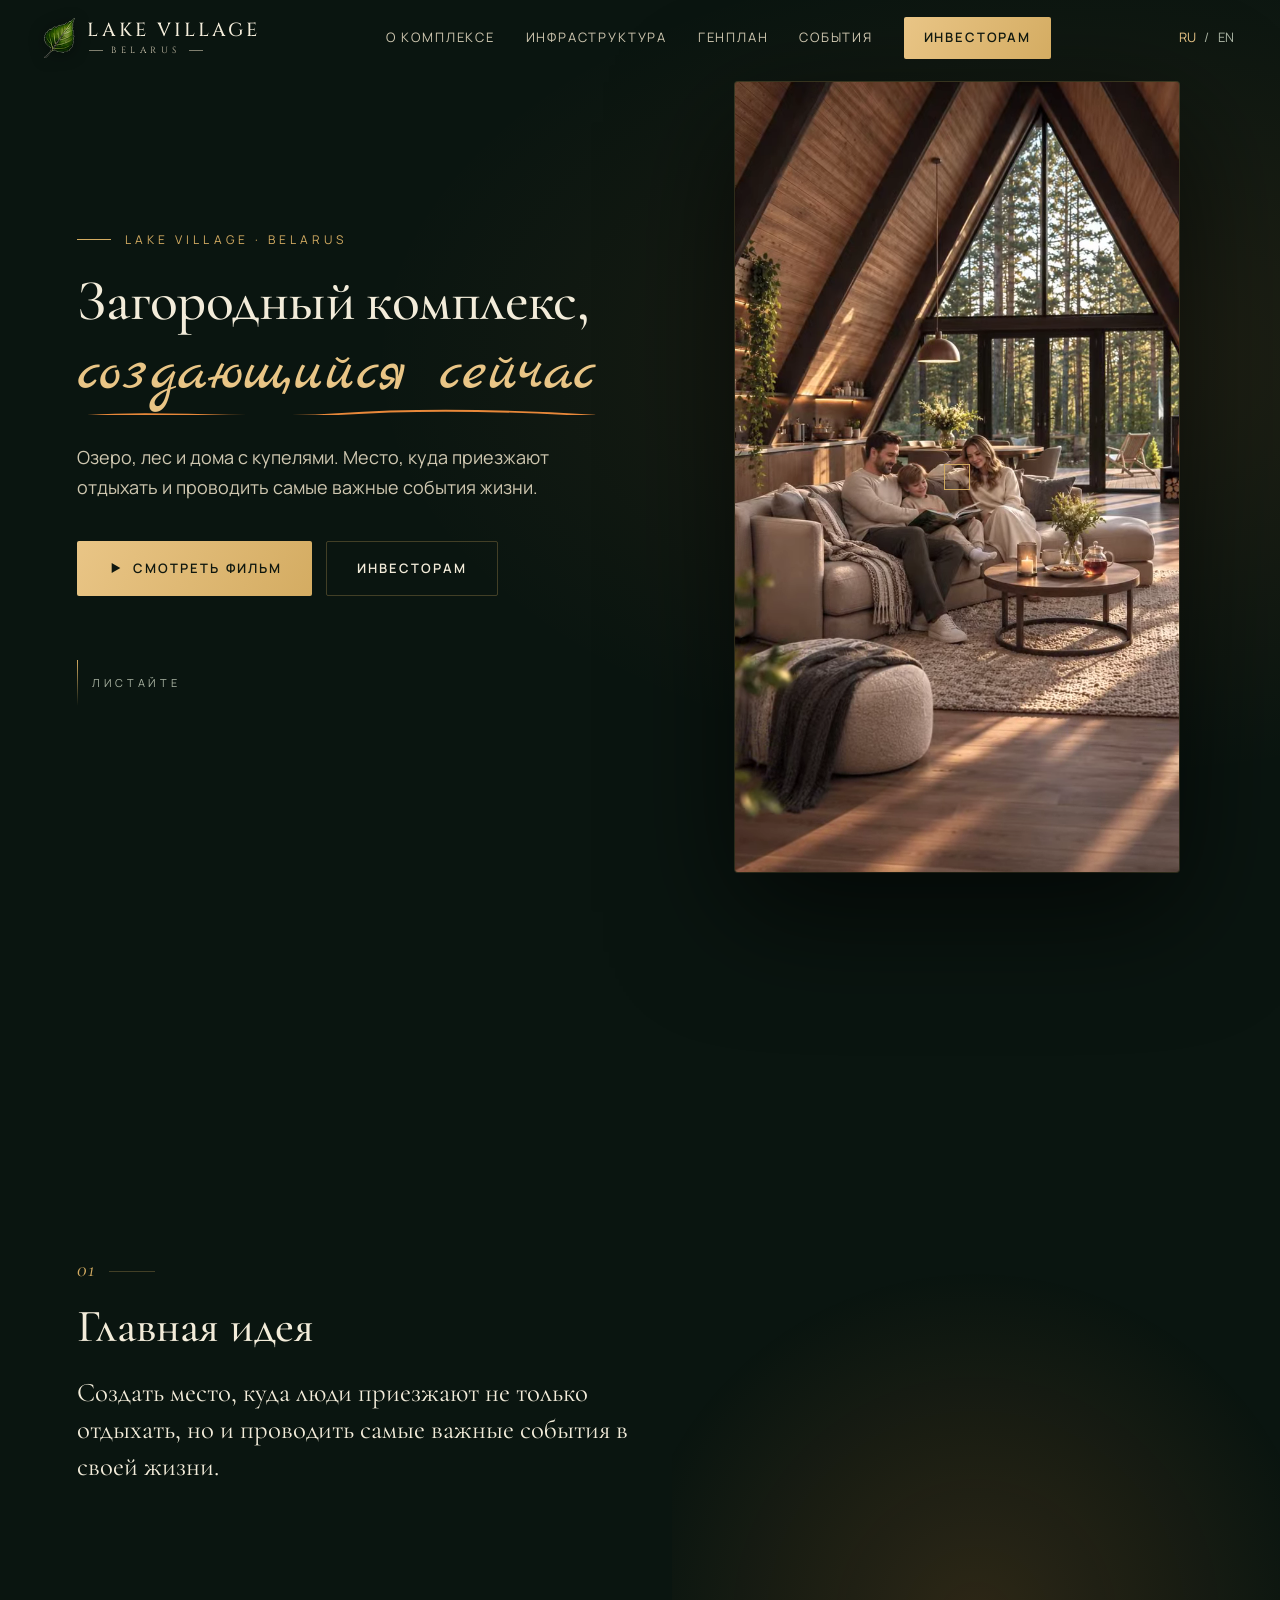
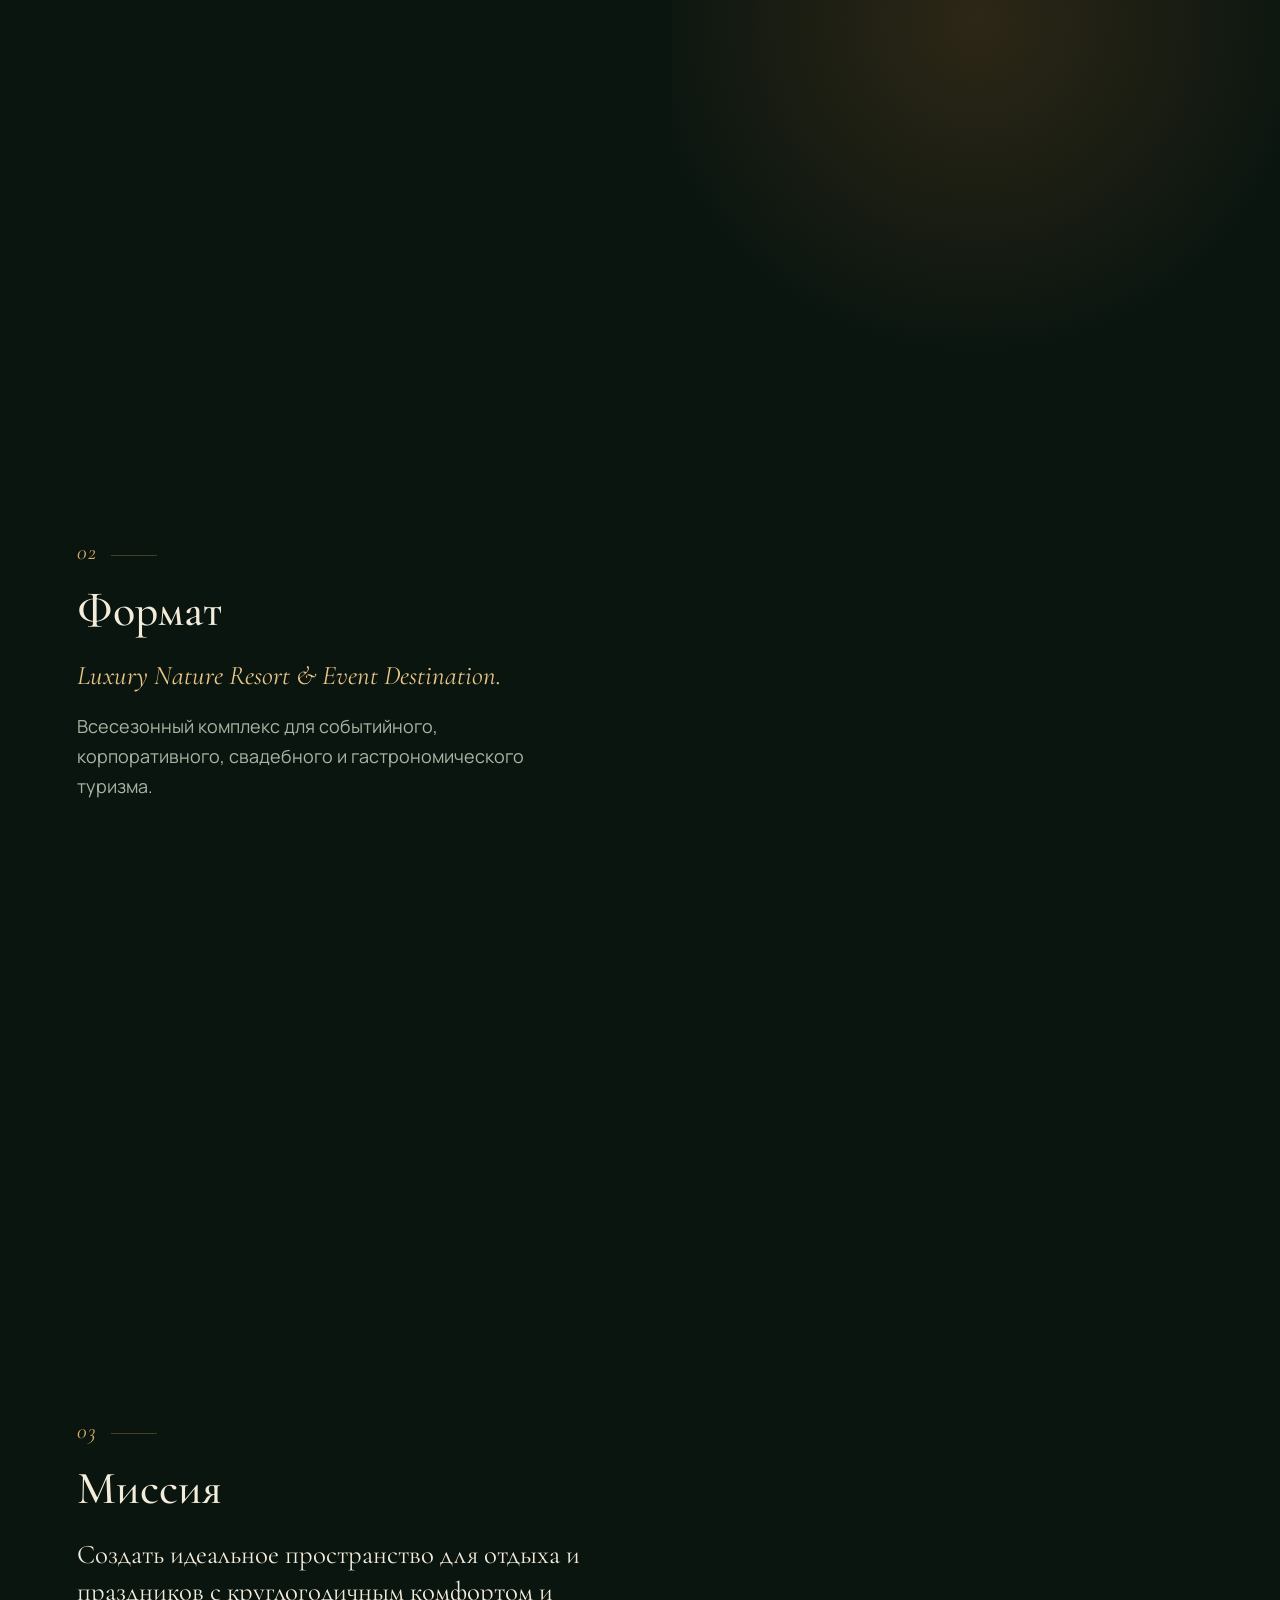
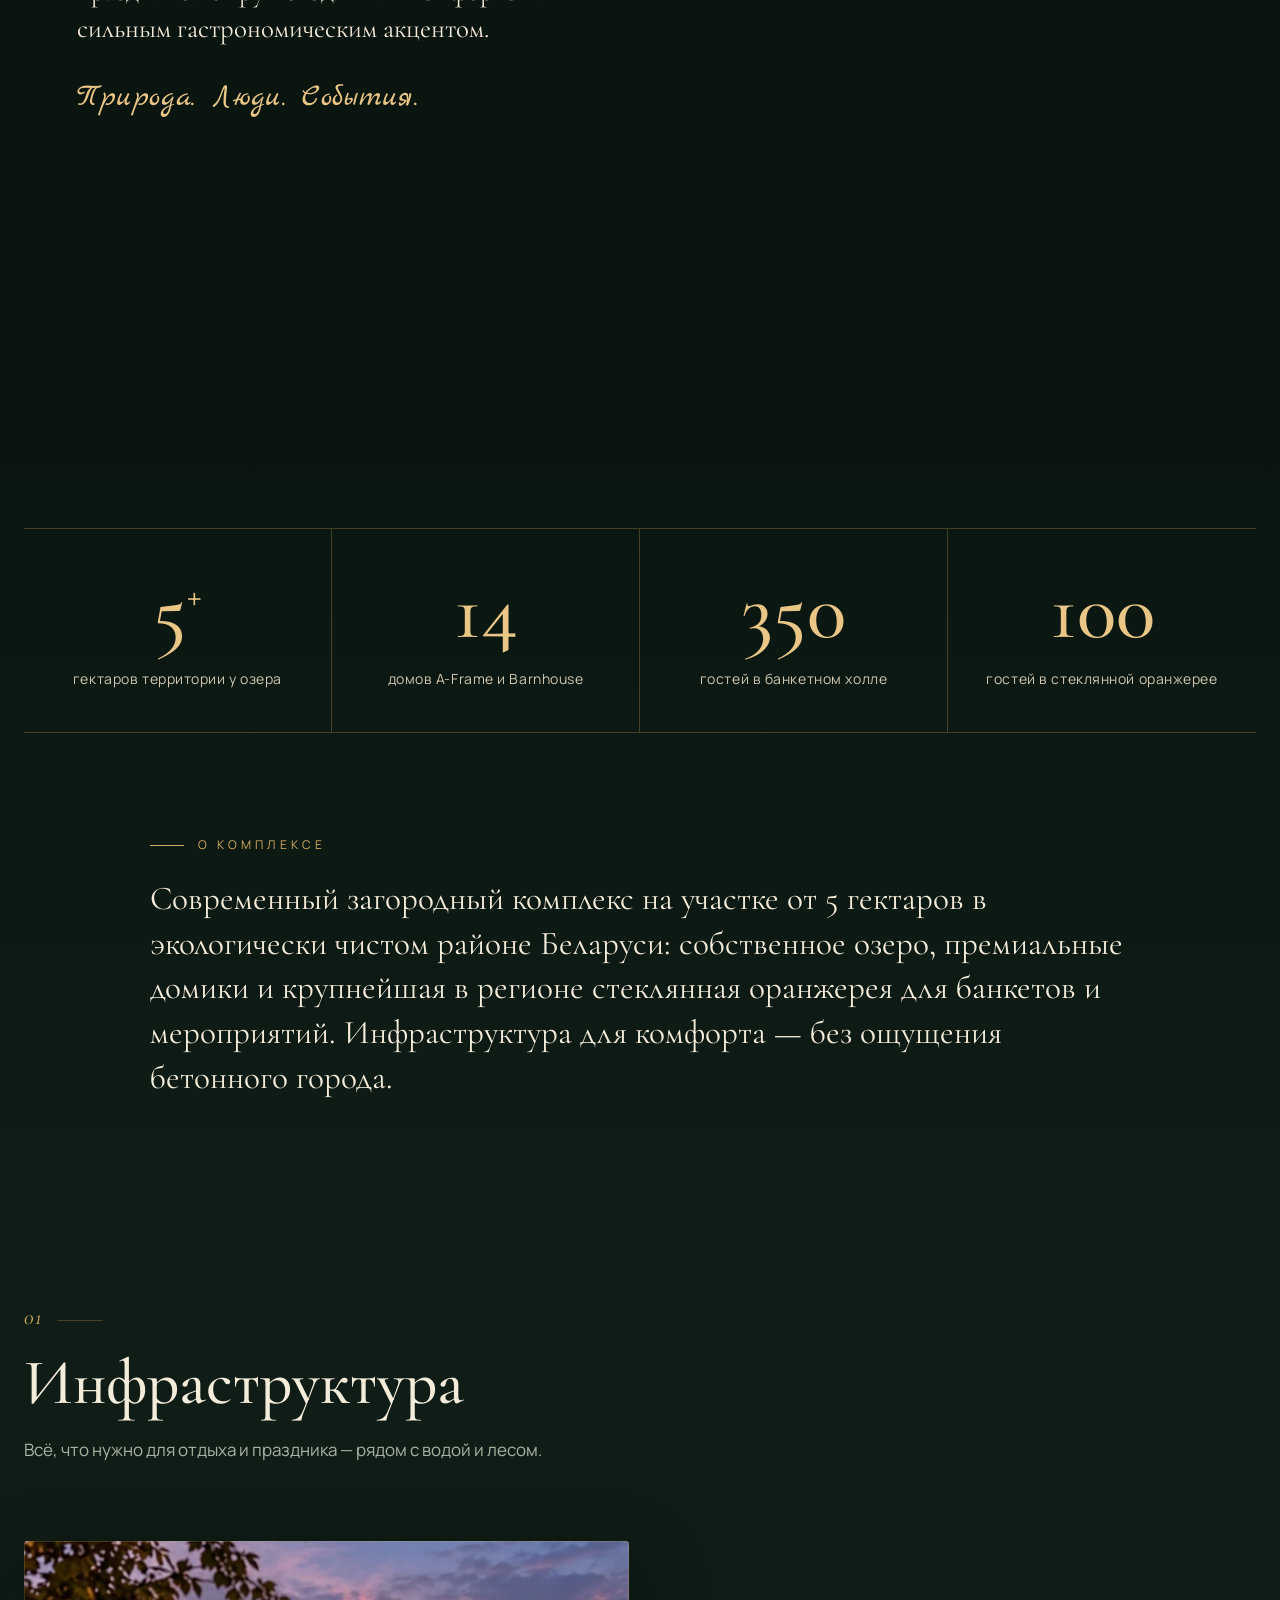
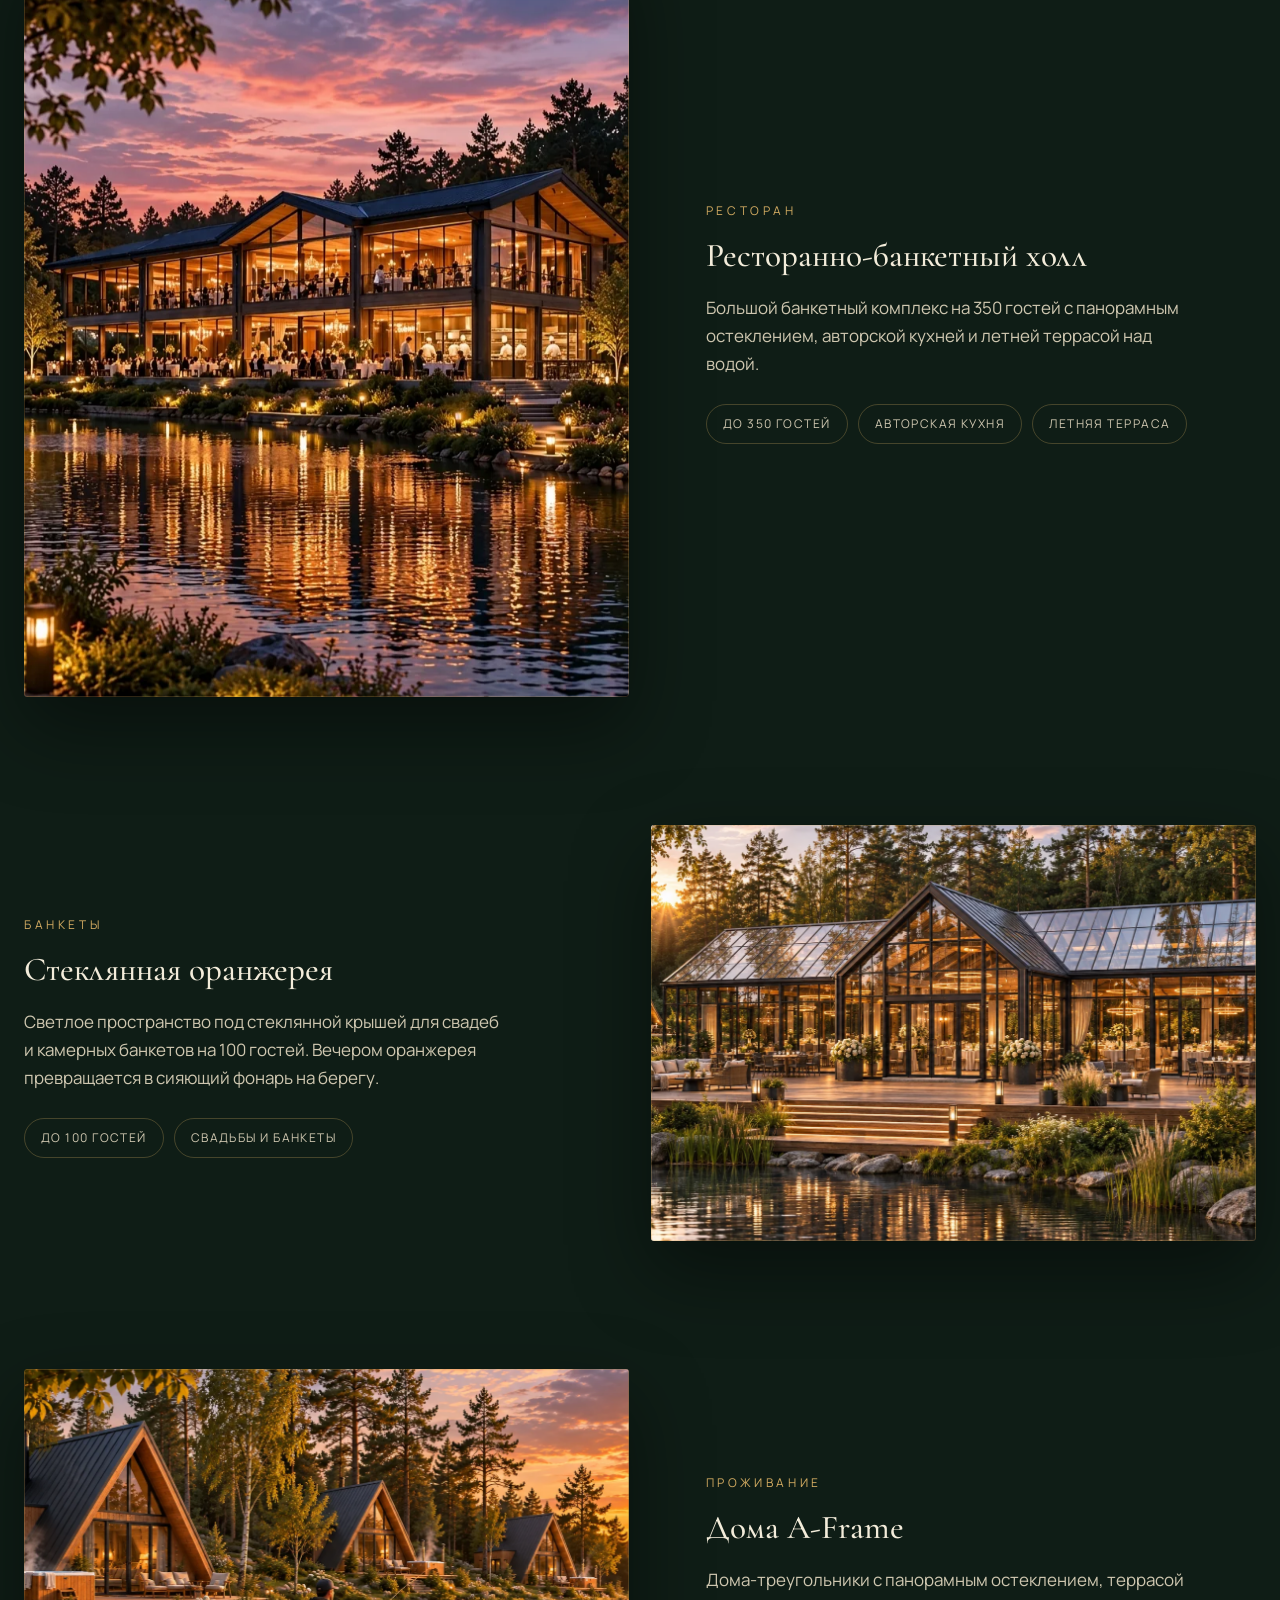
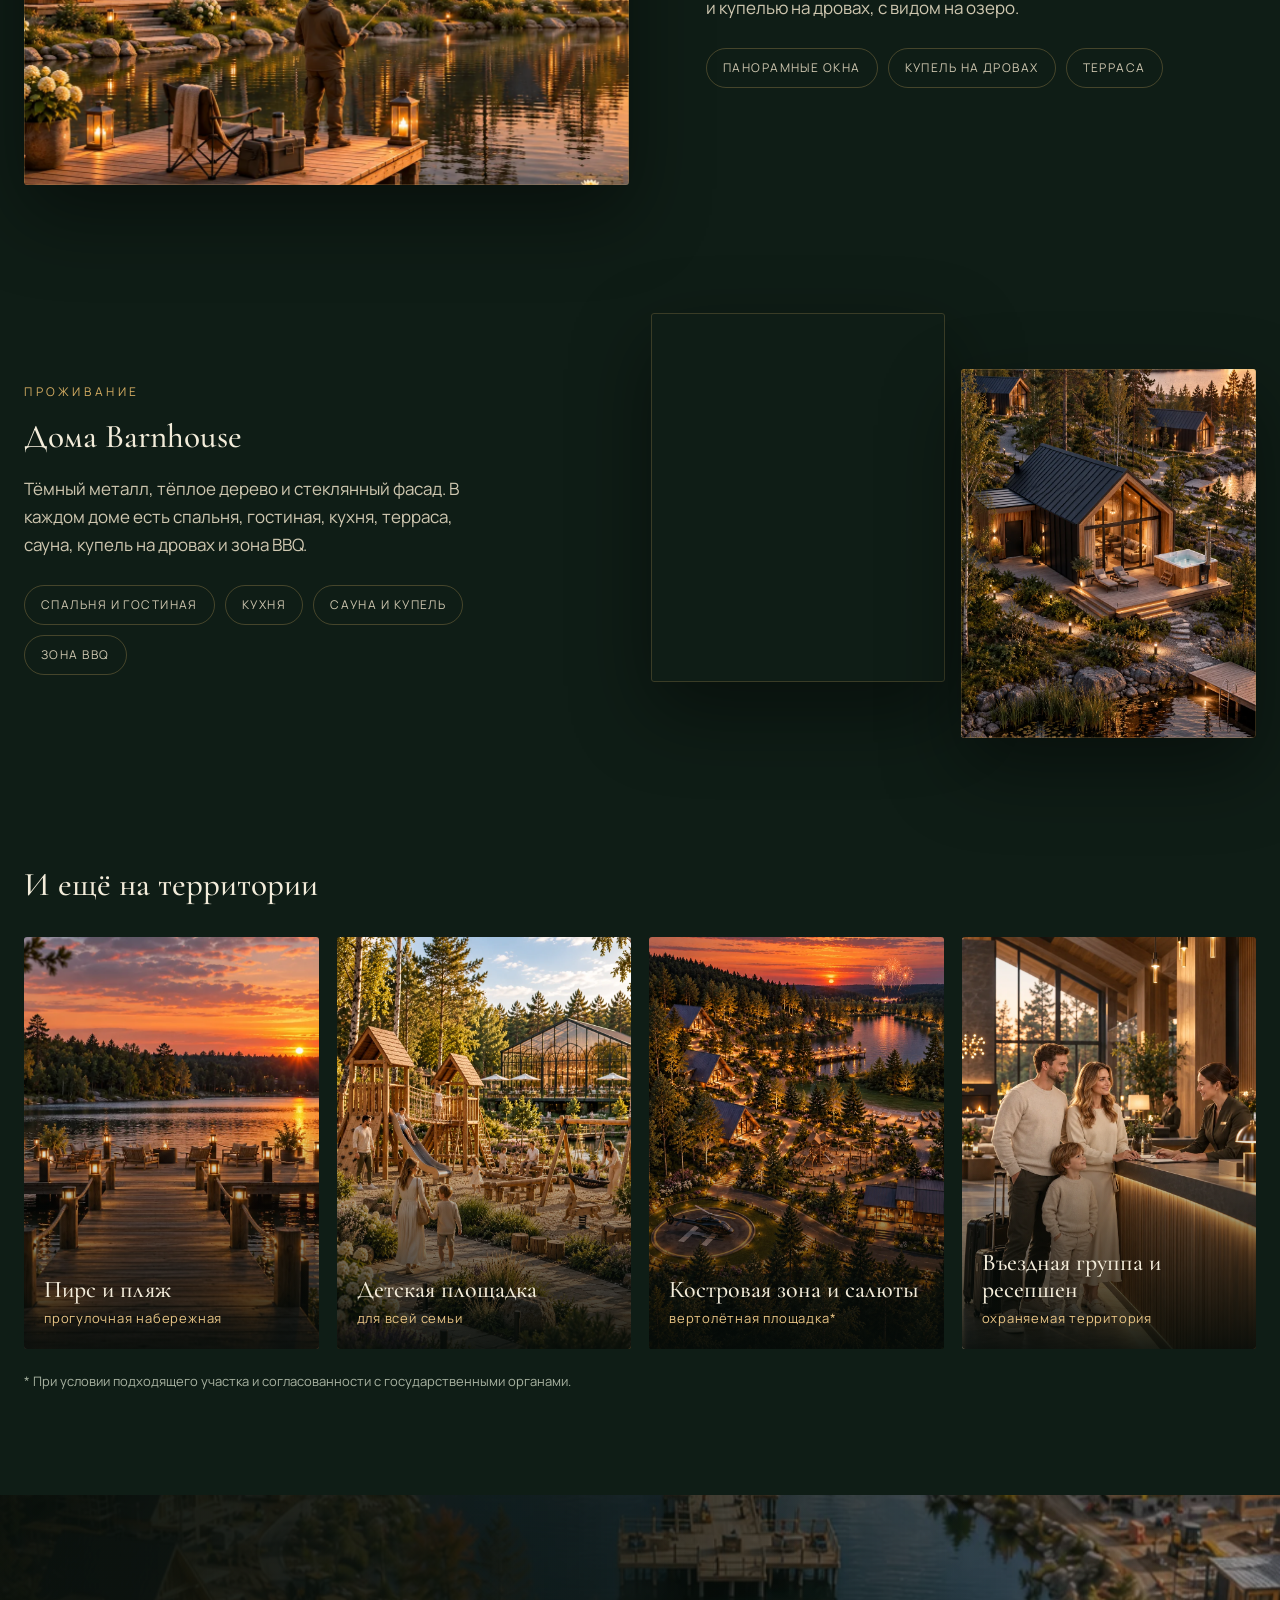
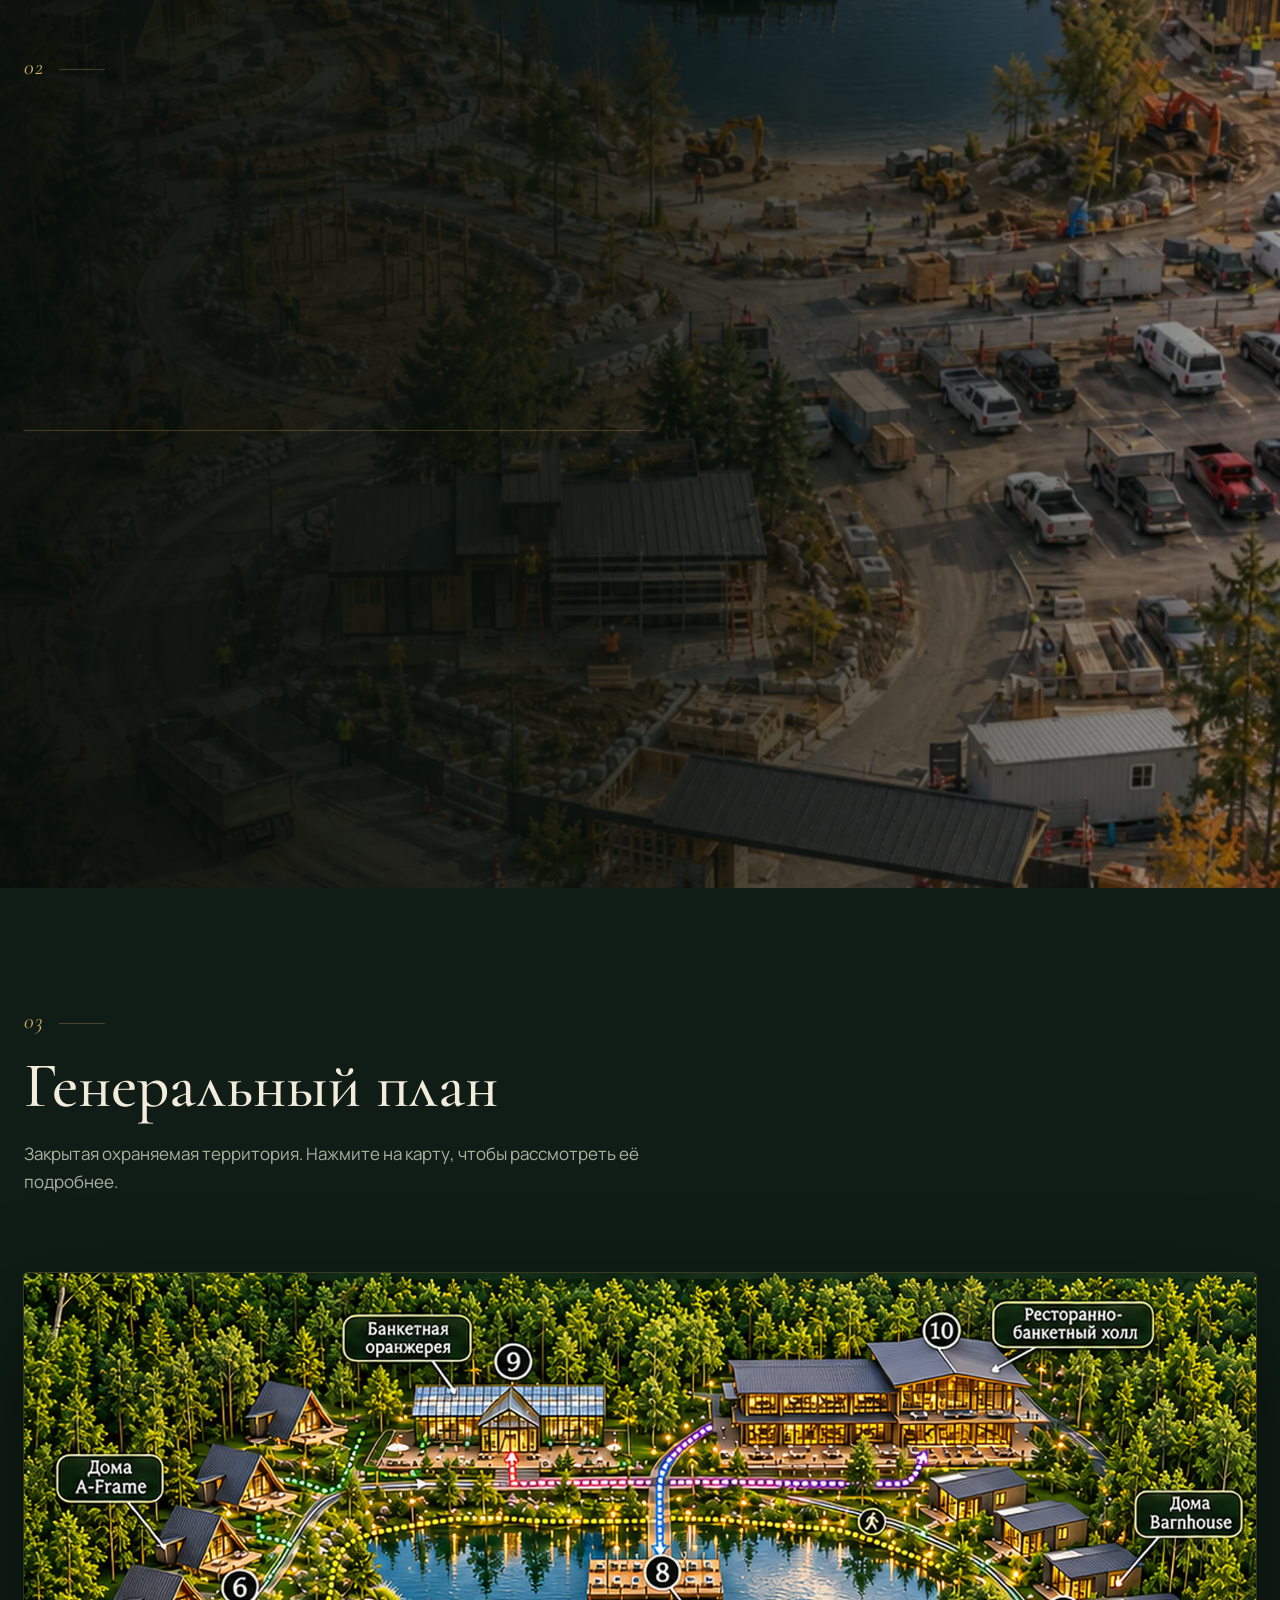
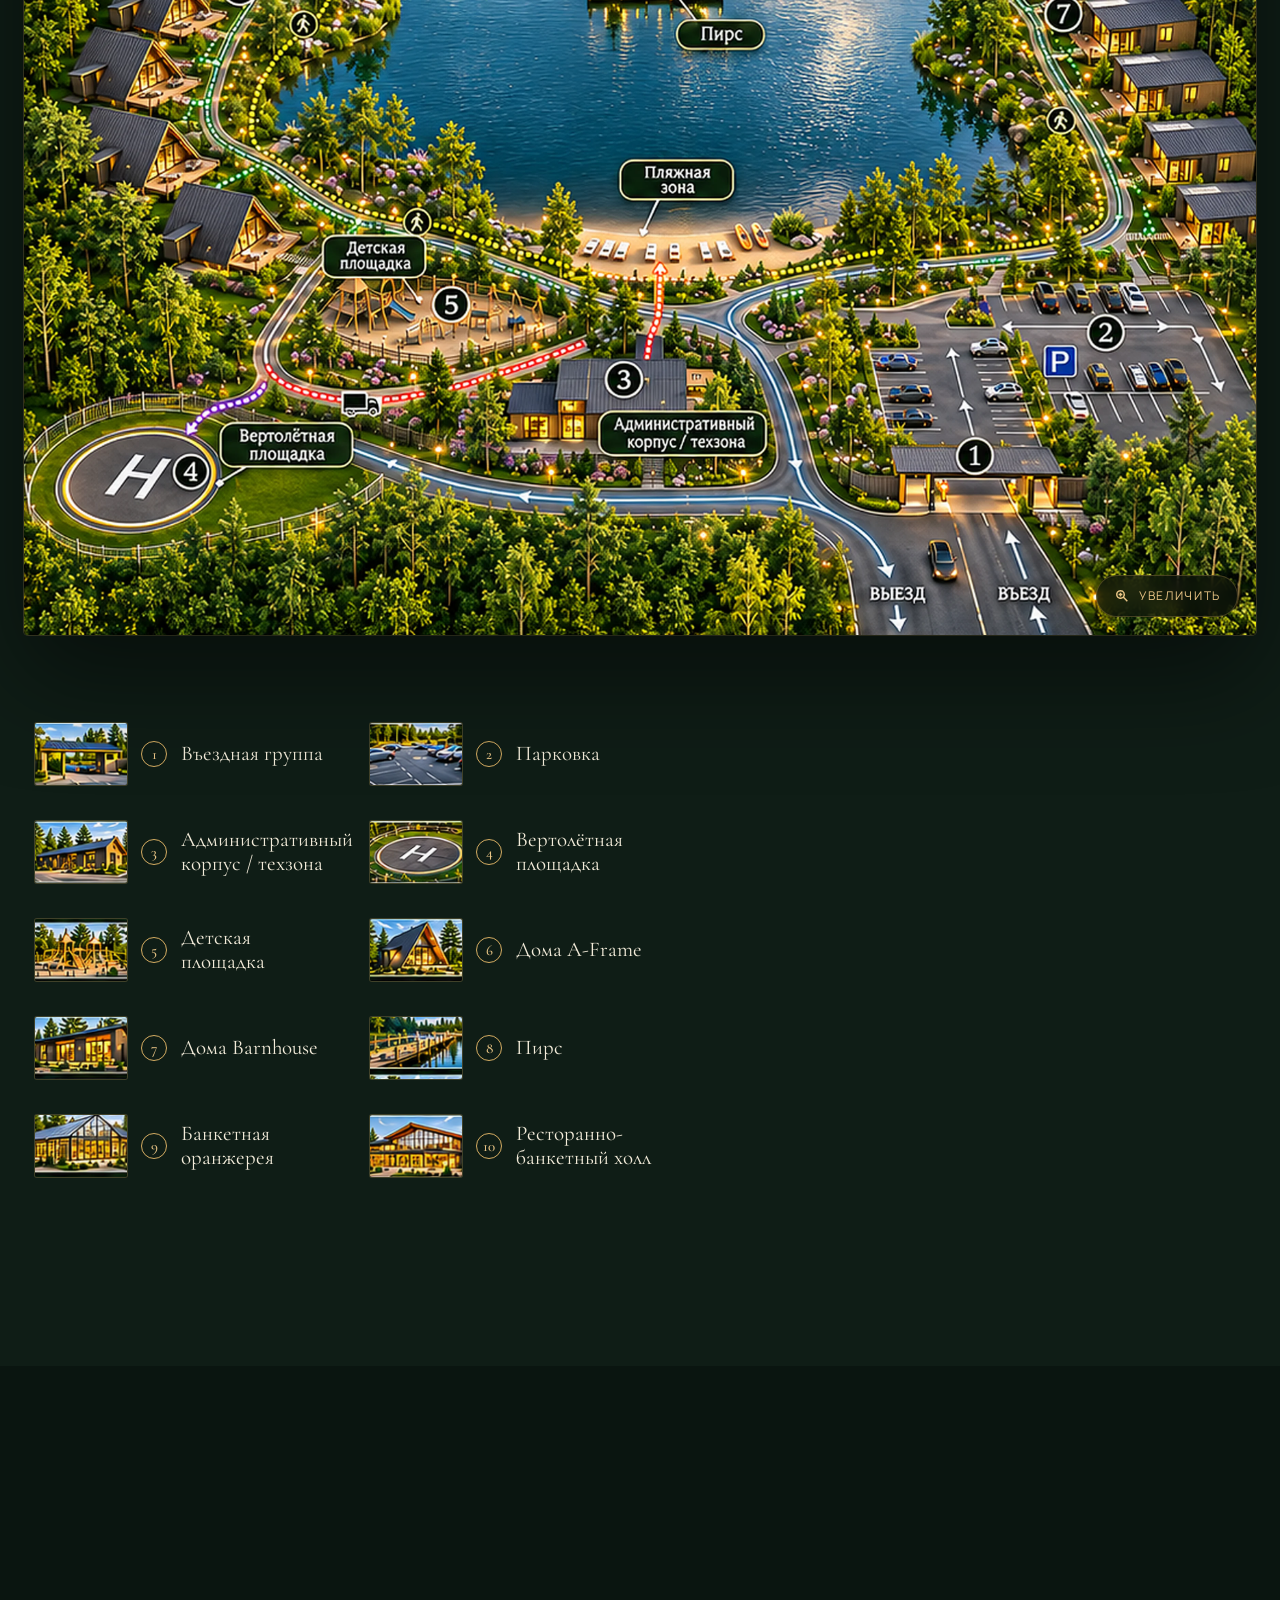
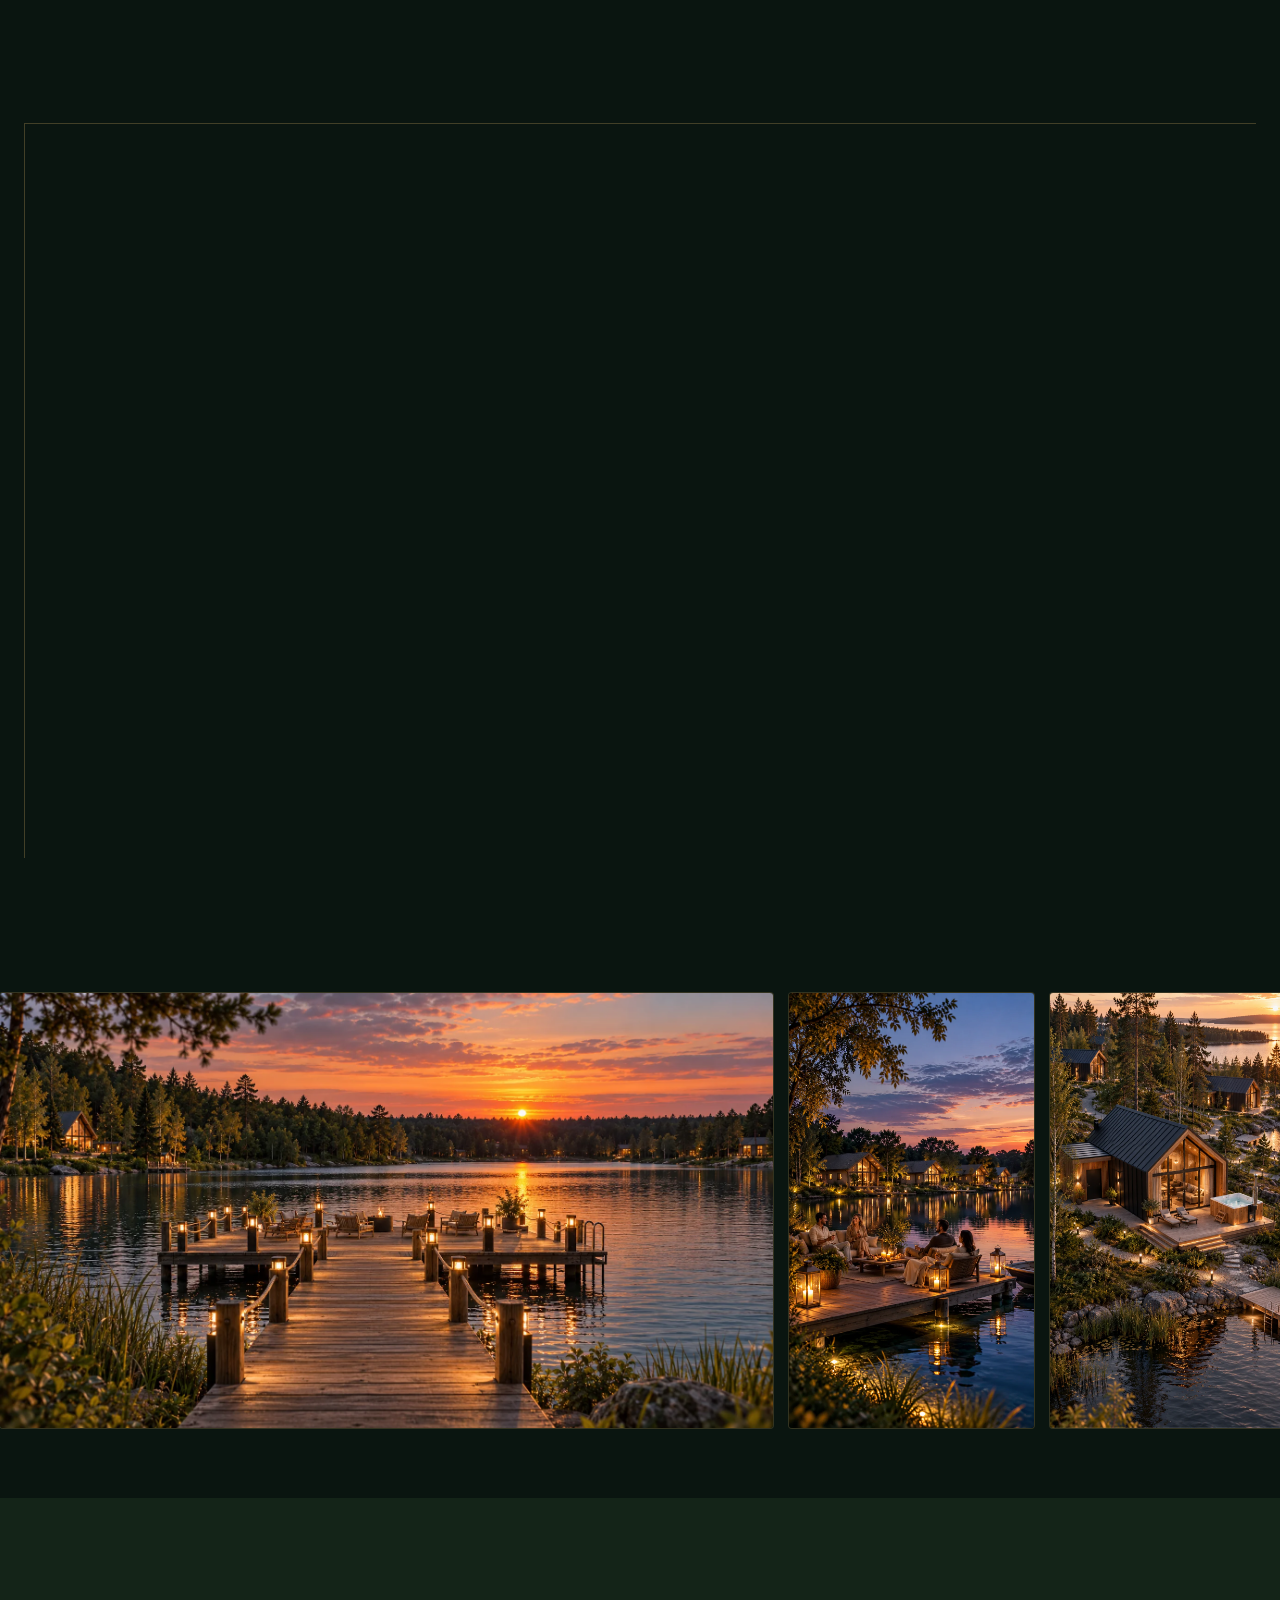
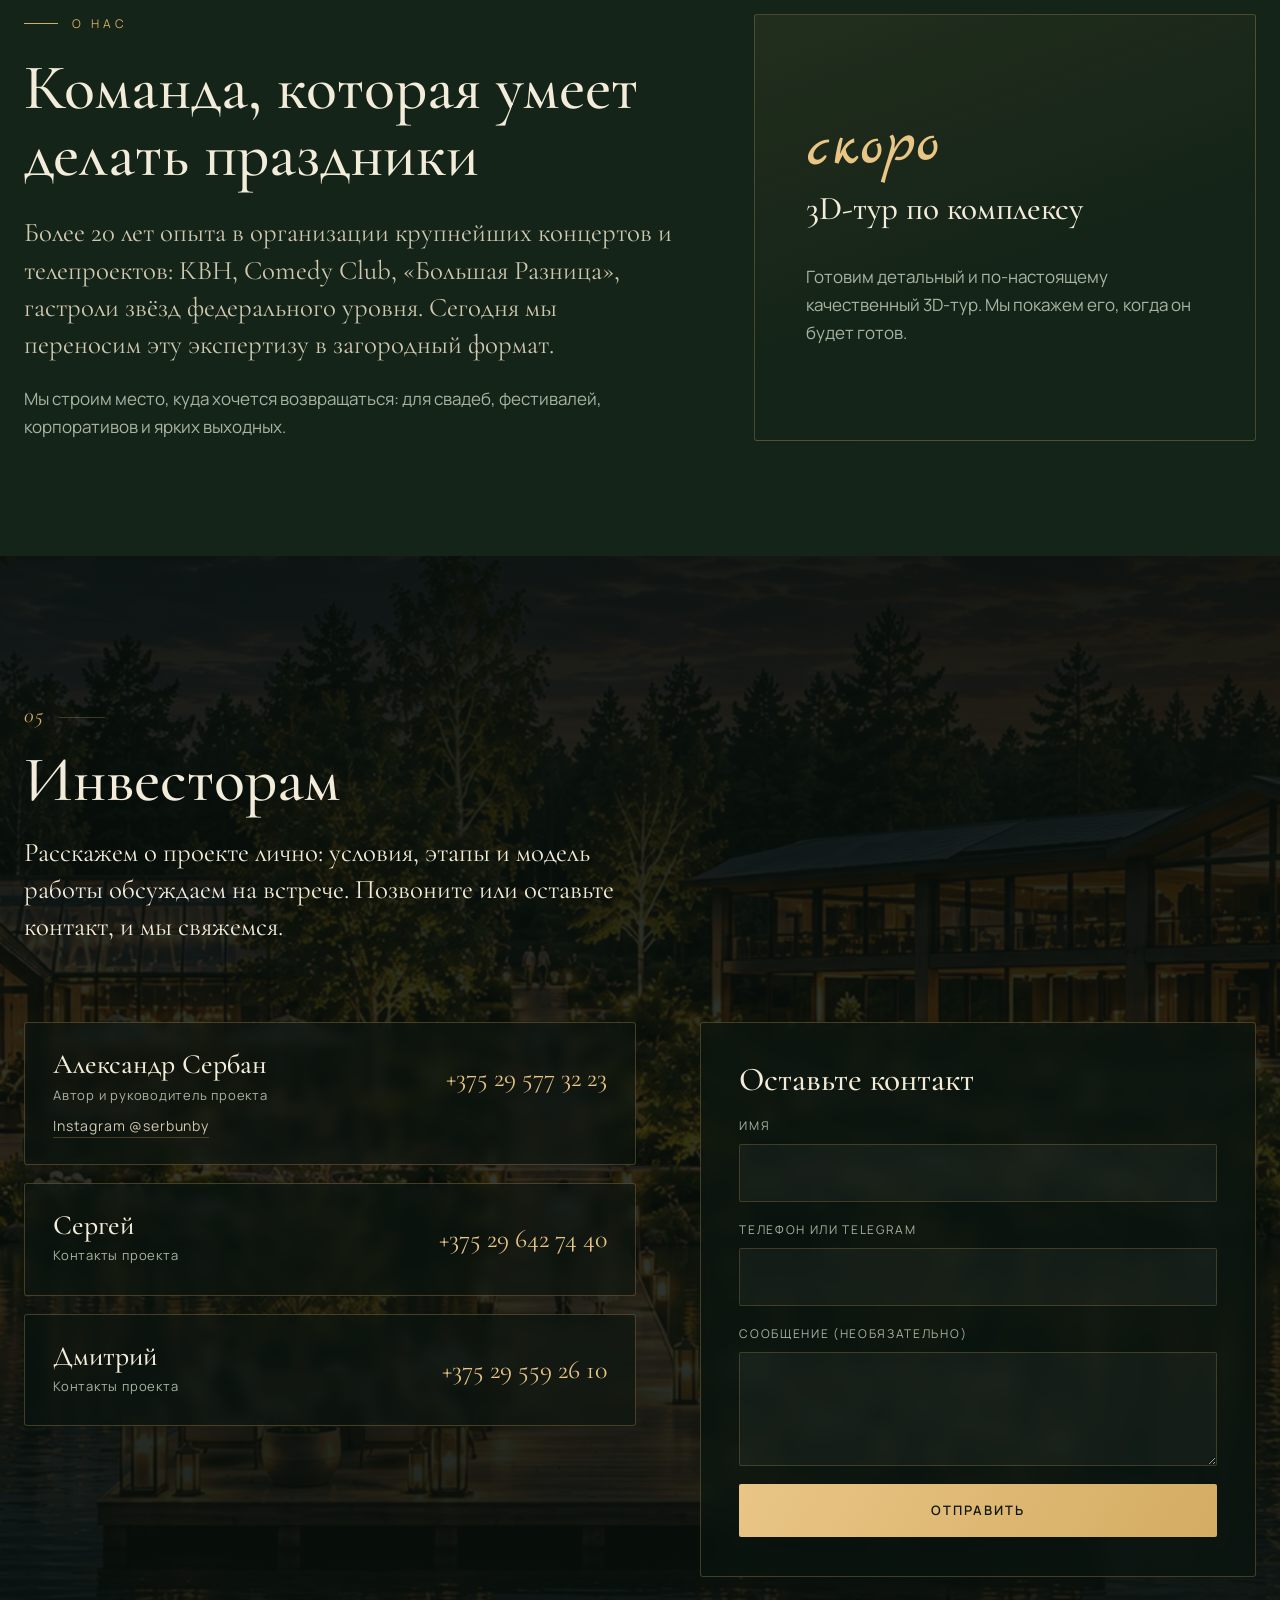
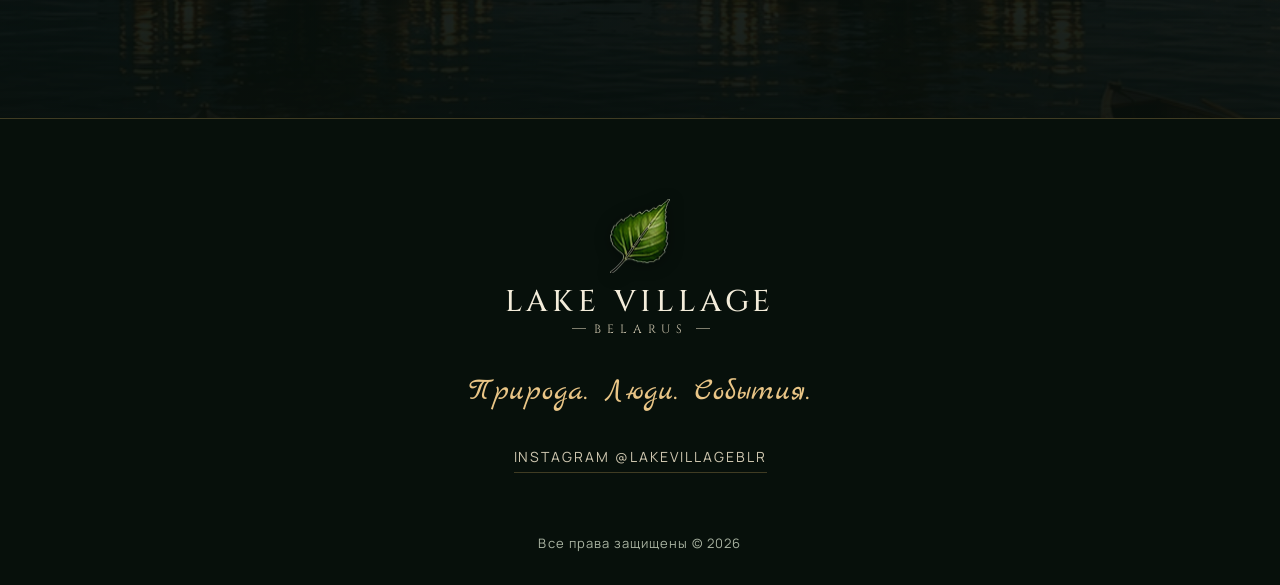
==== index.html @ 5bf13064 "Lake Village Belarus: initial site Co-Authored-By: Claude Sonnet 5.5 <noreply@anthropic.com> Claude-" ====
<!DOCTYPE html>
<html lang="ru">
<head>
<meta charset="utf-8">
<meta name="viewport" content="width=device-width, initial-scale=1, viewport-fit=cover">
<title>Lake Village Belarus — загородный комплекс у озера</title>
<meta name="description" content="Lake Village Belarus — загородный комплекс у озера: дома A-Frame и Barnhouse с купелями, ресторан, стеклянная оранжерея, пирс и пляж.">
<meta name="theme-color" content="#0b1610">
<meta property="og:title" content="Lake Village Belarus">
<meta property="og:description" content="Загородный комплекс у озера. Природа. Люди. События.">
<meta property="og:image" content="assets/img/aerial-logo.webp">
<link rel="icon" href="assets/img/leaf.png">
<link rel="preload" href="assets/fonts/cinzel-latin-400-normal.woff2" as="font" type="font/woff2" crossorigin>
<link rel="stylesheet" href="css/fonts.css">
<link rel="stylesheet" href="css/style.css">
</head>
<body>
<div class="progress" aria-hidden="true"><i></i></div>

<!-- ============ HEADER ============ -->
<header class="hdr" id="hdr">
  <a class="logo" href="#top" aria-label="Lake Village Belarus">
    <img src="assets/img/leaf.png" alt="" class="logo__leaf" width="239" height="299">
    <span class="logo__txt"><b>LAKE VILLAGE</b><small>BELARUS</small></span>
  </a>
  <nav class="nav" id="nav">
    <a href="#about" data-i18n="nav_about">О комплексе</a>
    <a href="#infra" data-i18n="nav_infra">Инфраструктура</a>
    <a href="#plan" data-i18n="nav_plan">Генплан</a>
    <a href="#events" data-i18n="nav_events">События</a>
    <a href="#investors" class="nav__cta" data-i18n="nav_inv">Инвесторам</a>
  </nav>
  <div class="hdr__r">
    <div class="lang" role="group" aria-label="Language">
      <button data-lang="ru" class="on">RU</button><span>/</span><button data-lang="en">EN</button>
    </div>
    <button class="burger" id="burger" aria-label="Menu"><i></i><i></i></button>
  </div>
</header>

<main id="top">

<!-- ============ HERO: sticky video + scrolling text ============ -->
<section class="split" id="hero">
  <div class="split__text">
    <article class="panel panel--first">
      <p class="eyebrow" data-i18n="h_eyebrow">Lake Village · Belarus</p>
      <h1 class="h1">
        <span class="line"><span data-i18n="h_t1">Загородный комплекс,</span></span>
        <span class="line"><span class="script" id="heroScript"><span data-i18n="h_t2">создающийся сейчас</span>
          <svg class="uline" viewBox="0 0 400 18" preserveAspectRatio="none" aria-hidden="true"><path d="M3 11 C 70 3, 130 16, 200 8 S 340 4, 397 10"/></svg></span></span>
      </h1>
      <p class="lead" data-i18n="h_lead">Озеро, лес и дома с купелями. Место, куда приезжают отдыхать и проводить самые важные события жизни.</p>
      <div class="btns">
        <button class="btn btn--gold" data-film><svg viewBox="0 0 24 24" width="16" height="16"><path d="M7 4.5v15l13-7.5z" fill="currentColor"/></svg><span data-i18n="h_film">Смотреть фильм</span></button>
        <a class="btn btn--ghost" href="#investors" data-i18n="nav_inv">Инвесторам</a>
      </div>
      <div class="scroll-hint" aria-hidden="true"><i></i><span data-i18n="h_scroll">листайте</span></div>
    </article>

    <article class="panel">
      <span class="num">01</span>
      <h2 class="h2" data-i18n="p1_t">Главная идея</h2>
      <p class="big" data-i18n="p1_p">Создать место, куда люди приезжают не только отдыхать, но и проводить самые важные события в своей жизни.</p>
    </article>
    <article class="panel">
      <span class="num">02</span>
      <h2 class="h2" data-i18n="p2_t">Формат</h2>
      <p class="big"><em>Luxury Nature Resort &amp; Event Destination.</em></p>
      <p class="muted" data-i18n="p2_p">Всесезонный комплекс для событийного, корпоративного, свадебного и гастрономического туризма.</p>
    </article>
    <article class="panel">
      <span class="num">03</span>
      <h2 class="h2" data-i18n="p3_t">Миссия</h2>
      <p class="big" data-i18n="p3_p">Создать идеальное пространство для отдыха и праздников с круглогодичным комфортом и сильным гастрономическим акцентом.</p>
      <p class="script script--sm" data-i18n="slogan">Природа. Люди. События.</p>
    </article>
  </div>

  <div class="split__media">
    <div class="vframe">
      <video id="heroVideo" autoplay muted loop playsinline preload="metadata" poster="assets/video/hero-poster.jpg">
        <source src="assets/video/hero.webm" type="video/webm">
        <source src="assets/video/hero.mp4" type="video/mp4">
      </video>
      <i class="corner c1"></i><i class="corner c2"></i><i class="corner c3"></i><i class="corner c4"></i>
    </div>
    <div class="glow" aria-hidden="true"></div>
  </div>
</section>

<!-- ============ NUMBERS ============ -->
<section class="nums" id="about">
  <div class="wrap nums__grid">
    <div class="stat reveal"><b><span data-count="5">0</span><sup>+</sup></b><span data-i18n="n1">гектаров территории у озера</span></div>
    <div class="stat reveal" style="--d:.1s"><b data-count="14">0</b><span data-i18n="n2">домов A-Frame и Barnhouse</span></div>
    <div class="stat reveal" style="--d:.2s"><b data-count="350">0</b><span data-i18n="n3">гостей в банкетном холле</span></div>
    <div class="stat reveal" style="--d:.3s"><b data-count="100">0</b><span data-i18n="n4">гостей в стеклянной оранжерее</span></div>
  </div>
  <div class="wrap about reveal">
    <p class="eyebrow" data-i18n="a_eyebrow">О комплексе</p>
    <p class="about__p" data-i18n="a_p">Современный загородный комплекс на участке от 5 гектаров в экологически чистом районе Беларуси: собственное озеро, премиальные домики и крупнейшая в регионе стеклянная оранжерея для банкетов и мероприятий. Инфраструктура для комфорта — без ощущения бетонного города.</p>
  </div>
</section>

<!-- ============ INFRASTRUCTURE ============ -->
<section class="infra" id="infra">
  <div class="wrap">
    <header class="shead reveal">
      <span class="idx">01</span>
      <h2 class="h2 h2--xl" data-i18n="i_title">Инфраструктура</h2>
      <p class="muted" data-i18n="i_sub">Всё, что нужно для отдыха и праздника — рядом с водой и лесом.</p>
    </header>

    <article class="row">
      <div class="row__media reveal">
        <figure class="fr tall"><img data-parallax src="assets/img/v-restaurant.webp" alt="" loading="lazy" decoding="async"></figure>
      </div>
      <div class="row__txt reveal">
        <span class="tag" data-i18n="r1_tag">Ресторан</span>
        <h3 class="h3" data-i18n="r1_t">Ресторанно-банкетный холл</h3>
        <p data-i18n="r1_p">Большой банкетный комплекс на 350 гостей с панорамным остеклением, авторской кухней и летней террасой над водой.</p>
        <ul class="chips"><li data-i18n="r1_c1">до 350 гостей</li><li data-i18n="r1_c2">авторская кухня</li><li data-i18n="r1_c3">летняя терраса</li></ul>
      </div>
    </article>

    <article class="row rev">
      <div class="row__media reveal">
        <figure class="fr wide"><img data-parallax src="assets/img/orangery.webp" alt="" loading="lazy" decoding="async"></figure>
      </div>
      <div class="row__txt reveal">
        <span class="tag" data-i18n="r2_tag">Банкеты</span>
        <h3 class="h3" data-i18n="r2_t">Стеклянная оранжерея</h3>
        <p data-i18n="r2_p">Светлое пространство под стеклянной крышей для свадеб и камерных банкетов на 100 гостей. Вечером оранжерея превращается в сияющий фонарь на берегу.</p>
        <ul class="chips"><li data-i18n="r2_c1">до 100 гостей</li><li data-i18n="r2_c2">свадьбы и банкеты</li></ul>
      </div>
    </article>

    <article class="row">
      <div class="row__media reveal">
        <figure class="fr wide"><img data-parallax src="assets/img/aframe-fisher.webp" alt="" loading="lazy" decoding="async"></figure>
      </div>
      <div class="row__txt reveal">
        <span class="tag" data-i18n="r3_tag">Проживание</span>
        <h3 class="h3" data-i18n="r3_t">Дома A-Frame</h3>
        <p data-i18n="r3_p">Дома-треугольники с панорамным остеклением, террасой и купелью на дровах, с видом на озеро.</p>
        <ul class="chips"><li data-i18n="r3_c1">панорамные окна</li><li data-i18n="r3_c2">купель на дровах</li><li data-i18n="r3_c3">терраса</li></ul>
      </div>
    </article>

    <article class="row rev">
      <div class="row__media reveal duo">
        <figure class="fr tall"><img data-parallax src="assets/img/v-barn-tub.webp" alt="" loading="lazy" decoding="async"></figure>
        <figure class="fr tall lower"><img data-parallax src="assets/img/v-barn-aerial.webp" alt="" loading="lazy" decoding="async"></figure>
      </div>
      <div class="row__txt reveal">
        <span class="tag" data-i18n="r4_tag">Проживание</span>
        <h3 class="h3" data-i18n="r4_t">Дома Barnhouse</h3>
        <p data-i18n="r4_p">Тёмный металл, тёплое дерево и стеклянный фасад. В каждом доме есть спальня, гостиная, кухня, терраса, сауна, купель на дровах и зона BBQ.</p>
        <ul class="chips"><li data-i18n="r4_c1">спальня и гостиная</li><li data-i18n="r4_c2">кухня</li><li data-i18n="r4_c3">сауна и купель</li><li data-i18n="r4_c4">зона BBQ</li></ul>
      </div>
    </article>

    <div class="more">
      <h3 class="h3 reveal" data-i18n="m_title">И ещё на территории</h3>
      <div class="more__grid">
        <figure class="card reveal"><img src="assets/img/pier-sunset.webp" alt="" loading="lazy"><figcaption><b data-i18n="m1">Пирс и пляж</b><span data-i18n="m1s">прогулочная набережная</span></figcaption></figure>
        <figure class="card reveal" style="--d:.08s"><img src="assets/img/v-playground.webp" alt="" loading="lazy"><figcaption><b data-i18n="m2">Детская площадка</b><span data-i18n="m2s">для всей семьи</span></figcaption></figure>
        <figure class="card reveal" style="--d:.16s"><img src="assets/img/v-aerial-heli.webp" alt="" loading="lazy"><figcaption><b data-i18n="m3">Костровая зона и салюты</b><span data-i18n="m3s">вертолётная площадка*</span></figcaption></figure>
        <figure class="card reveal" style="--d:.24s"><img src="assets/img/v-reception.webp" alt="" loading="lazy"><figcaption><b data-i18n="m4">Въездная группа и ресепшен</b><span data-i18n="m4s">охраняемая территория</span></figcaption></figure>
      </div>
      <p class="note reveal" data-i18n="m_note">* При условии подходящего участка и согласованности с государственными органами.</p>
    </div>
  </div>
</section>

<!-- ============ NOW BEING CREATED ============ -->
<section class="now" id="now">
  <div class="now__bg"><img data-parallax src="assets/img/v-construction.webp" alt="" loading="lazy"></div>
  <div class="wrap now__in">
    <span class="idx">02</span>
    <h2 class="h2 h2--xl reveal"><span data-i18n="now_t1">Комплекс</span> <span class="script" data-i18n="now_t2">создаётся сейчас</span></h2>
    <p class="big reveal" data-i18n="now_p">Работа над территорией уже идёт. Проект реализуется поэтапно: от главных зон для событий к проживанию и сервисам.</p>
    <ol class="steps">
      <li class="reveal"><b>I</b><span data-i18n="s1">Банкетный холл, оранжерея, благоустройство озера</span></li>
      <li class="reveal" style="--d:.1s"><b>II</b><span data-i18n="s2">Коттеджи, глэмпинг, MICE-инфраструктура</span></li>
      <li class="reveal" style="--d:.2s"><b>III</b><span data-i18n="s3">Сервисы и форматы отдыха для круглогодичной загрузки</span></li>
    </ol>
  </div>
</section>

<!-- ============ MASTER PLAN ============ -->
<section class="plan" id="plan">
  <div class="wrap">
    <header class="shead reveal">
      <span class="idx">03</span>
      <h2 class="h2 h2--xl" data-i18n="pl_title">Генеральный план</h2>
      <p class="muted" data-i18n="pl_sub">Закрытая охраняемая территория. Нажмите на карту, чтобы рассмотреть её подробнее.</p>
    </header>
    <button class="map reveal" id="mapBtn" aria-label="Open map">
      <img id="mapImg" src="assets/img/map-ru.webp" alt="" loading="lazy">
      <span class="map__zoom"><svg viewBox="0 0 24 24" width="18" height="18"><path d="M10 4a6 6 0 1 0 3.6 10.8l4.8 4.8 1.4-1.4-4.8-4.8A6 6 0 0 0 10 4zm0 2a4 4 0 1 1 0 8 4 4 0 0 1 0-8zm-1 1.5V9H7.5v2H9v1.5h2V11h1.5V9H11V7.5z" fill="currentColor"/></svg><span data-i18n="pl_open">Увеличить</span></span>
    </button>
    <div class="legend">
      <ol class="objs" id="objs"></ol>
      <div class="routes reveal">
        <h3 class="h3" data-i18n="rt_title">Логистика и маршруты</h3>
        <ul id="routes"></ul>
        <p class="note" data-i18n="rt_note">Раздельные гостевые, сервисные и пешие потоки. Кольцевое движение и организованная парковка. Все зоны доступны: дома, пирс, пляж, оранжерея и ресторан.</p>
      </div>
    </div>
  </div>
</section>

<!-- ============ EVENTS ============ -->
<section class="events" id="events">
  <div class="wrap">
    <header class="shead reveal">
      <span class="idx">04</span>
      <h2 class="h2 h2--xl" data-i18n="e_title">События круглый год</h2>
      <p class="muted" data-i18n="e_sub">Девять форматов, для которых создано это место.</p>
    </header>
    <div class="egrid" id="egrid"></div>
  </div>
</section>

<!-- ============ GALLERY MARQUEE ============ -->
<section class="gal" aria-label="Gallery">
  <div class="gal__track" id="galTrack"></div>
</section>

<!-- ============ ABOUT / TEAM + 3D ============ -->
<section class="team" id="team">
  <div class="wrap team__in">
    <div class="team__l reveal">
      <p class="eyebrow" data-i18n="t_eyebrow">О нас</p>
      <h2 class="h2 h2--xl" data-i18n="t_title">Команда, которая умеет делать праздники</h2>
      <p class="big" data-i18n="t_p">Более 20 лет опыта в организации крупнейших концертов и телепроектов: КВН, Comedy Club, «Большая Разница», гастроли звёзд федерального уровня. Сегодня мы переносим эту экспертизу в загородный формат.</p>
      <p class="muted" data-i18n="t_v">Мы строим место, куда хочется возвращаться: для свадеб, фестивалей, корпоративов и ярких выходных.</p>
    </div>
    <div class="tour reveal">
      <span class="script" data-i18n="tour_s">скоро</span>
      <h3 class="h3" data-i18n="tour_t">3D-тур по комплексу</h3>
      <p class="muted" data-i18n="tour_p">Готовим детальный и по-настоящему качественный 3D-тур. Мы покажем его, когда он будет готов.</p>
    </div>
  </div>
</section>

<!-- ============ INVESTORS ============ -->
<section class="inv" id="investors">
  <div class="inv__bg"><img data-parallax src="assets/img/pier-evening.webp" alt="" loading="lazy"></div>
  <div class="wrap inv__in">
    <header class="shead reveal">
      <span class="idx">05</span>
      <h2 class="h2 h2--xl" data-i18n="iv_title">Инвесторам</h2>
      <p class="big" data-i18n="iv_sub">Расскажем о проекте лично: условия, этапы и модель работы обсуждаем на встрече. Позвоните или оставьте контакт, и мы свяжемся.</p>
    </header>
    <div class="inv__grid">
      <div class="people">
        <article class="person reveal">
          <div class="person__n"><b>Александр Сербан</b><span data-i18n="pr_a">Автор и руководитель проекта</span></div>
          <a class="person__tel" href="tel:+375295773223">+375 29 577 32 23</a>
          <a class="person__ig" href="https://instagram.com/serbunby" target="_blank" rel="noopener">Instagram @serbunby</a>
        </article>
        <article class="person reveal" style="--d:.1s">
          <div class="person__n"><b data-i18n="pr_s">Сергей</b><span data-i18n="pr_c">Контакты проекта</span></div>
          <a class="person__tel" href="tel:+375296427440">+375 29 642 74 40</a>
        </article>
        <article class="person reveal" style="--d:.2s">
          <div class="person__n"><b data-i18n="pr_d">Дмитрий</b><span data-i18n="pr_c2">Контакты проекта</span></div>
          <a class="person__tel" href="tel:+375295592610">+375 29 559 26 10</a>
        </article>
      </div>
      <form class="form reveal" id="invForm" novalidate>
        <h3 class="h3" data-i18n="f_title">Оставьте контакт</h3>
        <label><span data-i18n="f_name">Имя</span><input name="name" type="text" autocomplete="name" required></label>
        <label><span data-i18n="f_contact">Телефон или Telegram</span><input name="contact" type="text" autocomplete="tel" required></label>
        <label><span data-i18n="f_msg">Сообщение (необязательно)</span><textarea name="msg" rows="3"></textarea></label>
        <button class="btn btn--gold" type="submit"><span data-i18n="f_send">Отправить</span></button>
        <p class="form__ok" id="formOk" hidden data-i18n="f_ok">Спасибо! Мы свяжемся с вами.</p>
      </form>
    </div>
  </div>
</section>

</main>

<!-- ============ FOOTER ============ -->
<footer class="ftr">
  <div class="wrap ftr__in">
    <div class="logo logo--lg">
      <img src="assets/img/leaf.png" alt="" class="logo__leaf" width="239" height="299">
      <span class="logo__txt"><b>LAKE VILLAGE</b><small>BELARUS</small></span>
    </div>
    <p class="script script--sm" data-i18n="slogan">Природа. Люди. События.</p>
    <a class="ig" href="https://www.instagram.com/lakevillageblr/" target="_blank" rel="noopener">Instagram @lakevillageblr</a>
  </div>
  <p class="copy"><span data-i18n="rights">Все права защищены</span> © <span id="year">2026</span></p>
</footer>

<!-- ============ MODALS ============ -->
<div class="modal" id="filmModal" hidden>
  <button class="modal__x" data-close aria-label="Close">×</button>
  <video id="filmVideo" controls playsinline preload="none" poster="assets/video/film-poster.jpg"></video>
</div>
<div class="modal modal--map" id="mapModal" hidden>
  <button class="modal__x" data-close aria-label="Close">×</button>
  <div class="mapview" id="mapView"><img id="mapBig" src="assets/img/map-ru.webp" alt="" draggable="false"></div>
  <p class="maphint" data-i18n="pl_hint">колесо мыши или щипок — масштаб, перетаскивание — перемещение</p>
</div>

<script src="js/main.js"></script>
</body>
</html>
---- css/fonts.css ----
@font-face{font-family:'Cormorant Garamond';font-style:normal;font-weight:400;font-display:swap;src:url(../assets/fonts/cormorant-garamond-cyrillic-400-normal.woff2) format('woff2');unicode-range:U+0301,U+0400-045F,U+0490-0491,U+04B0-04B1,U+2116}
@font-face{font-family:'Cormorant Garamond';font-style:normal;font-weight:400;font-display:swap;src:url(../assets/fonts/cormorant-garamond-latin-400-normal.woff2) format('woff2');unicode-range:U+0000-00FF,U+0131,U+0152-0153,U+02BB-02BC,U+02C6,U+02DA,U+02DC,U+2000-206F,U+20AC,U+2122,U+2191,U+2193,U+2212,U+2215,U+FEFF,U+FFFD}
@font-face{font-family:'Cormorant Garamond';font-style:normal;font-weight:500;font-display:swap;src:url(../assets/fonts/cormorant-garamond-cyrillic-500-normal.woff2) format('woff2');unicode-range:U+0301,U+0400-045F,U+0490-0491,U+04B0-04B1,U+2116}
@font-face{font-family:'Cormorant Garamond';font-style:normal;font-weight:500;font-display:swap;src:url(../assets/fonts/cormorant-garamond-latin-500-normal.woff2) format('woff2');unicode-range:U+0000-00FF,U+0131,U+0152-0153,U+02BB-02BC,U+02C6,U+02DA,U+02DC,U+2000-206F,U+20AC,U+2122,U+2191,U+2193,U+2212,U+2215,U+FEFF,U+FFFD}
@font-face{font-family:'Cormorant Garamond';font-style:normal;font-weight:600;font-display:swap;src:url(../assets/fonts/cormorant-garamond-cyrillic-600-normal.woff2) format('woff2');unicode-range:U+0301,U+0400-045F,U+0490-0491,U+04B0-04B1,U+2116}
@font-face{font-family:'Cormorant Garamond';font-style:normal;font-weight:600;font-display:swap;src:url(../assets/fonts/cormorant-garamond-latin-600-normal.woff2) format('woff2');unicode-range:U+0000-00FF,U+0131,U+0152-0153,U+02BB-02BC,U+02C6,U+02DA,U+02DC,U+2000-206F,U+20AC,U+2122,U+2191,U+2193,U+2212,U+2215,U+FEFF,U+FFFD}
@font-face{font-family:'Cormorant Garamond';font-style:italic;font-weight:400;font-display:swap;src:url(../assets/fonts/cormorant-garamond-cyrillic-400-italic.woff2) format('woff2');unicode-range:U+0301,U+0400-045F,U+0490-0491,U+04B0-04B1,U+2116}
@font-face{font-family:'Cormorant Garamond';font-style:italic;font-weight:400;font-display:swap;src:url(../assets/fonts/cormorant-garamond-latin-400-italic.woff2) format('woff2');unicode-range:U+0000-00FF,U+0131,U+0152-0153,U+02BB-02BC,U+02C6,U+02DA,U+02DC,U+2000-206F,U+20AC,U+2122,U+2191,U+2193,U+2212,U+2215,U+FEFF,U+FFFD}
@font-face{font-family:'Cormorant Garamond';font-style:italic;font-weight:500;font-display:swap;src:url(../assets/fonts/cormorant-garamond-cyrillic-500-italic.woff2) format('woff2');unicode-range:U+0301,U+0400-045F,U+0490-0491,U+04B0-04B1,U+2116}
@font-face{font-family:'Cormorant Garamond';font-style:italic;font-weight:500;font-display:swap;src:url(../assets/fonts/cormorant-garamond-latin-500-italic.woff2) format('woff2');unicode-range:U+0000-00FF,U+0131,U+0152-0153,U+02BB-02BC,U+02C6,U+02DA,U+02DC,U+2000-206F,U+20AC,U+2122,U+2191,U+2193,U+2212,U+2215,U+FEFF,U+FFFD}
@font-face{font-family:'Cinzel';font-style:normal;font-weight:400;font-display:swap;src:url(../assets/fonts/cinzel-latin-400-normal.woff2) format('woff2');unicode-range:U+0000-00FF,U+0131,U+0152-0153,U+02BB-02BC,U+02C6,U+02DA,U+02DC,U+2000-206F,U+20AC,U+2122,U+2191,U+2193,U+2212,U+2215,U+FEFF,U+FFFD}
@font-face{font-family:'Cinzel';font-style:normal;font-weight:500;font-display:swap;src:url(../assets/fonts/cinzel-latin-500-normal.woff2) format('woff2');unicode-range:U+0000-00FF,U+0131,U+0152-0153,U+02BB-02BC,U+02C6,U+02DA,U+02DC,U+2000-206F,U+20AC,U+2122,U+2191,U+2193,U+2212,U+2215,U+FEFF,U+FFFD}
@font-face{font-family:'Manrope';font-style:normal;font-weight:400;font-display:swap;src:url(../assets/fonts/manrope-cyrillic-400-normal.woff2) format('woff2');unicode-range:U+0301,U+0400-045F,U+0490-0491,U+04B0-04B1,U+2116}
@font-face{font-family:'Manrope';font-style:normal;font-weight:400;font-display:swap;src:url(../assets/fonts/manrope-latin-400-normal.woff2) format('woff2');unicode-range:U+0000-00FF,U+0131,U+0152-0153,U+02BB-02BC,U+02C6,U+02DA,U+02DC,U+2000-206F,U+20AC,U+2122,U+2191,U+2193,U+2212,U+2215,U+FEFF,U+FFFD}
@font-face{font-family:'Manrope';font-style:normal;font-weight:500;font-display:swap;src:url(../assets/fonts/manrope-cyrillic-500-normal.woff2) format('woff2');unicode-range:U+0301,U+0400-045F,U+0490-0491,U+04B0-04B1,U+2116}
@font-face{font-family:'Manrope';font-style:normal;font-weight:500;font-display:swap;src:url(../assets/fonts/manrope-latin-500-normal.woff2) format('woff2');unicode-range:U+0000-00FF,U+0131,U+0152-0153,U+02BB-02BC,U+02C6,U+02DA,U+02DC,U+2000-206F,U+20AC,U+2122,U+2191,U+2193,U+2212,U+2215,U+FEFF,U+FFFD}
@font-face{font-family:'Manrope';font-style:normal;font-weight:600;font-display:swap;src:url(../assets/fonts/manrope-cyrillic-600-normal.woff2) format('woff2');unicode-range:U+0301,U+0400-045F,U+0490-0491,U+04B0-04B1,U+2116}
@font-face{font-family:'Manrope';font-style:normal;font-weight:600;font-display:swap;src:url(../assets/fonts/manrope-latin-600-normal.woff2) format('woff2');unicode-range:U+0000-00FF,U+0131,U+0152-0153,U+02BB-02BC,U+02C6,U+02DA,U+02DC,U+2000-206F,U+20AC,U+2122,U+2191,U+2193,U+2212,U+2215,U+FEFF,U+FFFD}
@font-face{font-family:'Marck Script';font-style:normal;font-weight:400;font-display:swap;src:url(../assets/fonts/marck-script-cyrillic-400-normal.woff2) format('woff2');unicode-range:U+0301,U+0400-045F,U+0490-0491,U+04B0-04B1,U+2116}
@font-face{font-family:'Marck Script';font-style:normal;font-weight:400;font-display:swap;src:url(../assets/fonts/marck-script-latin-400-normal.woff2) format('woff2');unicode-range:U+0000-00FF,U+0131,U+0152-0153,U+02BB-02BC,U+02C6,U+02DA,U+02DC,U+2000-206F,U+20AC,U+2122,U+2191,U+2193,U+2212,U+2215,U+FEFF,U+FFFD}
---- css/style.css ----
:root{
  --bg:#0a1510; --bg2:#0f1d16; --bg3:#142418;
  --cream:#f3ecda; --cream2:#cfc7b0; --muted:#a9b3a2;
  --gold:#d4ac62; --gold2:#e9c586; --amber:#e8883a;
  --line:rgba(212,172,98,.28);
  --serif:'Cormorant Garamond',Georgia,serif;
  --sans:'Manrope',system-ui,sans-serif;
  --logo:'Cinzel','Cormorant Garamond',serif;
  --hand:'Marck Script','Caveat',cursive;
  --ease:cubic-bezier(.2,.7,.1,1);
  --hdr:76px;
}
*{box-sizing:border-box;margin:0;padding:0}
html{scroll-behavior:smooth;-webkit-text-size-adjust:100%}
body{background:var(--bg);color:var(--cream);font-family:var(--sans);font-size:17px;line-height:1.65;overflow-x:hidden;-webkit-font-smoothing:antialiased}
img,video{display:block;max-width:100%}
a{color:inherit;text-decoration:none}
button{font:inherit;color:inherit;background:none;border:0;cursor:pointer}
ul,ol{list-style:none}
::selection{background:var(--gold);color:#10180f}
.wrap{width:min(1240px,100% - 48px);margin-inline:auto}

/* scroll progress */
.progress{position:fixed;inset:0 0 auto 0;height:2px;z-index:90;pointer-events:none}
.progress i{display:block;height:100%;width:100%;transform-origin:0 50%;transform:scaleX(0);background:linear-gradient(90deg,var(--gold),var(--amber))}

/* ===== header ===== */
.hdr{position:fixed;inset:0 0 auto 0;height:var(--hdr);z-index:80;display:flex;align-items:center;justify-content:space-between;padding:0 clamp(18px,3.4vw,48px);transition:background .4s,backdrop-filter .4s,height .4s,box-shadow .4s}
.hdr.scrolled{background:rgba(9,18,13,.78);backdrop-filter:blur(14px) saturate(1.2);-webkit-backdrop-filter:blur(14px) saturate(1.2);height:64px;box-shadow:0 1px 0 var(--line)}
.logo{display:flex;align-items:center;gap:12px}
.logo__leaf{height:40px;width:auto;filter:drop-shadow(0 2px 8px rgba(0,0,0,.4))}
.logo__txt{display:flex;flex-direction:column;line-height:1;font-family:var(--logo);color:var(--cream)}
.logo__txt b{font-weight:500;font-size:19px;letter-spacing:.16em}
.logo__txt small{font-size:9px;letter-spacing:.5em;margin-top:6px;padding-left:.2em;color:var(--cream2);display:flex;align-items:center;gap:8px}
.logo__txt small::before,.logo__txt small::after{content:"";height:1px;width:14px;background:var(--cream2);opacity:.6}
.logo--lg .logo__leaf{height:74px}.logo--lg .logo__txt b{font-size:30px}.logo--lg .logo__txt small{font-size:12px}
.nav{display:flex;align-items:center;gap:clamp(16px,2.4vw,38px);font-size:13px;letter-spacing:.14em;text-transform:uppercase}
.nav a{position:relative;padding:6px 0;color:var(--cream2);transition:color .3s}
.nav a:not(.nav__cta)::after{content:"";position:absolute;left:0;right:0;bottom:0;height:1px;background:var(--gold);transform:scaleX(0);transform-origin:left;transition:transform .45s var(--ease)}
.nav a:hover{color:var(--cream)}.nav a:hover::after{transform:scaleX(1)}
.nav__cta{color:#10180f!important;background:linear-gradient(120deg,var(--gold2),var(--gold));padding:10px 20px!important;border-radius:2px;font-weight:600;transition:transform .3s,box-shadow .3s}
.nav__cta:hover{transform:translateY(-2px);box-shadow:0 8px 24px rgba(212,172,98,.35)}
.hdr__r{display:flex;align-items:center;gap:18px}
.lang{display:flex;align-items:center;gap:6px;font-size:13px;letter-spacing:.14em;color:var(--muted)}
.lang button{padding:4px 2px;color:var(--muted);transition:color .3s}
.lang button.on{color:var(--gold2)}.lang button:hover{color:var(--cream)}
.burger{display:none;width:42px;height:42px;position:relative}
.burger i{position:absolute;left:9px;right:9px;height:1.5px;background:var(--cream);transition:transform .4s var(--ease),top .4s var(--ease)}
.burger i:first-child{top:16px}.burger i:last-child{top:25px}
.burger.on i:first-child{top:21px;transform:rotate(45deg)}.burger.on i:last-child{top:21px;transform:rotate(-45deg)}

/* ===== type ===== */
.eyebrow{font-size:12px;letter-spacing:.34em;text-transform:uppercase;color:var(--gold);margin-bottom:22px;display:flex;align-items:center;gap:14px}
.eyebrow::before{content:"";width:34px;height:1px;background:var(--gold)}
.h1{font-family:var(--serif);font-weight:500;font-size:clamp(38px,4.5vw,72px);line-height:1.04;letter-spacing:-.01em}
.h2{font-family:var(--serif);font-weight:500;font-size:clamp(32px,3.6vw,54px);line-height:1.1}
.h2--xl{font-size:clamp(38px,5vw,76px);line-height:1.04}
.h3{font-family:var(--serif);font-weight:500;font-size:clamp(28px,2.6vw,40px);line-height:1.12}
.big{font-family:var(--serif);font-size:clamp(22px,2.1vw,32px);line-height:1.38;color:var(--cream)}
.big em{font-style:italic;color:var(--gold2)}
.muted{color:var(--muted)}
.lead{max-width:520px;margin-top:28px;font-size:18px;color:var(--cream2)}
.script{font-family:var(--hand);color:var(--gold2);font-weight:400;position:relative;display:inline-block;letter-spacing:.01em}
.h1 .script{font-size:1.08em;line-height:1.2;white-space:nowrap}
.script--sm{font-size:clamp(28px,2.4vw,38px);margin-top:26px}
.num,.idx{font-family:var(--serif);font-style:italic;color:var(--gold);font-size:22px;letter-spacing:.06em;display:block;margin-bottom:14px}
.num::after,.idx::after{content:"";display:inline-block;width:46px;height:1px;background:var(--line);vertical-align:middle;margin-left:14px}
.tag{font-size:12px;letter-spacing:.3em;text-transform:uppercase;color:var(--gold)}
.note{font-size:13px;color:var(--muted);margin-top:22px}
.line{display:block;overflow:hidden;padding-bottom:.08em}
.line>span{display:inline-block}
.uline{position:absolute;left:0;bottom:-.18em;width:100%;height:.22em;overflow:visible}
.uline path{fill:none;stroke:var(--amber);stroke-width:2.5;stroke-linecap:round;stroke-dasharray:420;stroke-dashoffset:420;transition:stroke-dashoffset 1.6s var(--ease) 1.1s}
.is-in .uline path,.loaded .uline path{stroke-dashoffset:0}

.btns{display:flex;flex-wrap:wrap;gap:14px;margin-top:38px}
.btn{display:inline-flex;align-items:center;gap:10px;padding:16px 30px;border-radius:2px;font-size:13px;letter-spacing:.16em;text-transform:uppercase;font-weight:600;transition:transform .35s var(--ease),box-shadow .35s,background .35s,color .35s;position:relative;overflow:hidden}
.btn--gold{background:linear-gradient(120deg,var(--gold2),var(--gold));color:#10180f}
.btn--gold:hover{transform:translateY(-3px);box-shadow:0 14px 34px rgba(212,172,98,.32)}
.btn--ghost{border:1px solid var(--line);color:var(--cream)}
.btn--ghost:hover{border-color:var(--gold);background:rgba(212,172,98,.08);transform:translateY(-3px)}

/* ===== reveal ===== */
.reveal{opacity:0;transform:translateY(34px);transition:opacity 1s var(--ease) var(--d,0s),transform 1.1s var(--ease) var(--d,0s)}
.reveal.is-in{opacity:1;transform:none}
.line>span{transform:translateY(105%);transition:transform 1.15s var(--ease) .25s}
.loaded .line>span{transform:none}
.loaded .line:nth-child(2)>span{transition-delay:.45s}

/* ===== HERO split ===== */
.split{position:relative;display:grid;grid-template-columns:minmax(0,1.05fr) minmax(0,.95fr);background:
  radial-gradient(1200px 700px at 85% 10%,rgba(232,136,58,.10),transparent 60%),var(--bg)}
.split__text{position:relative;z-index:2;padding-left:clamp(22px,6vw,96px);padding-right:clamp(16px,3vw,48px)}
.panel{min-height:100vh;min-height:100svh;display:flex;flex-direction:column;justify-content:center;padding:calc(var(--hdr) + 20px) 0 60px;max-width:640px;opacity:.35;transform:translateY(20px);transition:opacity .8s var(--ease),transform .9s var(--ease)}
.panel.on,.panel--first{opacity:1;transform:none}
.panel .muted{margin-top:18px;font-size:18px;max-width:480px}
.panel .h2{margin-bottom:22px}
.scroll-hint{display:flex;align-items:center;gap:14px;margin-top:64px;font-size:11px;letter-spacing:.34em;text-transform:uppercase;color:var(--muted)}
.scroll-hint i{width:1px;height:46px;background:linear-gradient(var(--gold),transparent);animation:drip 2.2s ease-in-out infinite;transform-origin:top}
@keyframes drip{0%{transform:scaleY(0)}50%{transform:scaleY(1)}100%{transform:scaleY(1);opacity:0}}
.split__media{position:relative;z-index:1}
.vframe{position:sticky;top:0;height:100vh;height:100svh;display:flex;align-items:center;justify-content:center;padding:calc(var(--hdr) + 6px) 4vw 28px 1vw}
.vframe video{height:100%;max-height:calc(100svh - var(--hdr) - 34px);aspect-ratio:9/16;object-fit:cover;border-radius:3px;box-shadow:0 40px 120px rgba(0,0,0,.65),0 0 0 1px rgba(212,172,98,.25);background:#000}
.vframe{position:sticky}
.corner{position:absolute;width:26px;height:26px;border:1px solid var(--gold);opacity:.8;pointer-events:none}
.corner.c1{border-right:0;border-bottom:0}.corner.c2{border-left:0;border-bottom:0}.corner.c3{border-right:0;border-top:0}.corner.c4{border-left:0;border-top:0}
.glow{position:absolute;inset:0;pointer-events:none;background:radial-gradient(500px 500px at 50% 45%,rgba(232,136,58,.16),transparent 70%)}
.ff{position:absolute;width:4px;height:4px;border-radius:50%;background:var(--gold2);box-shadow:0 0 12px 3px rgba(233,197,134,.7);opacity:0;pointer-events:none;z-index:1;animation:fly var(--t,14s) linear var(--w,0s) infinite}
@keyframes fly{0%{opacity:0;transform:translate(0,0)}15%{opacity:.9}85%{opacity:.7}100%{opacity:0;transform:translate(var(--x,60px),-260px)}}

/* ===== numbers / about ===== */
.nums{padding:clamp(70px,10vw,140px) 0 20px;background:linear-gradient(var(--bg),var(--bg2))}
.nums__grid{display:grid;grid-template-columns:repeat(4,1fr);gap:0;border-top:1px solid var(--line);border-bottom:1px solid var(--line)}
.stat{padding:42px 24px;text-align:center;border-right:1px solid var(--line)}
.stat:last-child{border:0}
.stat b{display:block;font-family:var(--serif);font-weight:500;font-size:clamp(54px,6.4vw,96px);line-height:1;color:var(--gold2)}
.stat sup{font-size:.45em;vertical-align:top;position:relative;top:.15em}
.stat>span{display:block;margin-top:14px;font-size:14px;color:var(--cream2);letter-spacing:.04em}
.about{padding:clamp(60px,8vw,110px) 0 clamp(50px,6vw,90px);max-width:980px}
.about__p{font-family:var(--serif);font-size:clamp(24px,2.6vw,38px);line-height:1.34;color:var(--cream)}

/* ===== infra ===== */
.infra{padding:clamp(60px,8vw,120px) 0;background:var(--bg2)}
.shead{margin-bottom:clamp(40px,6vw,80px);max-width:860px}
.shead .muted,.shead .big{margin-top:20px;max-width:640px}
.row{display:grid;grid-template-columns:1.1fr 1fr;gap:clamp(30px,6vw,96px);align-items:center;margin-bottom:clamp(70px,10vw,150px)}
.row.rev{grid-template-columns:1fr 1.1fr}.row.rev .row__media{order:2}
.row__txt .h3{margin:14px 0 20px}
.row__txt p{color:var(--cream2);max-width:480px}
.chips{display:flex;flex-wrap:wrap;gap:10px;margin-top:26px}
.chips li{font-size:12px;letter-spacing:.12em;text-transform:uppercase;padding:9px 16px;border:1px solid var(--line);border-radius:30px;color:var(--cream2);transition:all .35s}
.chips li:hover{border-color:var(--gold);color:var(--gold2);background:rgba(212,172,98,.07)}
.fr{overflow:hidden;border-radius:3px;position:relative;box-shadow:0 30px 80px rgba(0,0,0,.45)}
.fr::after{content:"";position:absolute;inset:0;box-shadow:inset 0 0 0 1px rgba(212,172,98,.22);border-radius:3px;pointer-events:none}
.fr img{width:100%;height:112%;object-fit:cover;will-change:transform}
.fr.tall{aspect-ratio:4/5}.fr.wide{aspect-ratio:16/11}
.duo{display:grid;grid-template-columns:1fr 1fr;gap:16px;align-items:start}
.duo .lower{margin-top:56px}
.more{margin-top:clamp(20px,4vw,60px)}
.more .h3{margin-bottom:34px}
.more__grid{display:grid;grid-template-columns:repeat(4,1fr);gap:18px}
.card{position:relative;overflow:hidden;border-radius:3px;aspect-ratio:3/4.2;background:#000}
.card img{width:100%;height:100%;object-fit:cover;transition:transform 1.4s var(--ease),filter .6s}
.card::after{content:"";position:absolute;inset:0;background:linear-gradient(transparent 45%,rgba(6,12,9,.92))}
.card figcaption{position:absolute;left:20px;right:20px;bottom:20px;z-index:2;display:flex;flex-direction:column;gap:4px}
.card figcaption b{font-family:var(--serif);font-weight:500;font-size:24px;line-height:1.15}
.card figcaption span{font-size:13px;color:var(--gold2);letter-spacing:.06em}
.card:hover img{transform:scale(1.08)}

/* ===== now ===== */
.now{position:relative;padding:clamp(90px,12vw,190px) 0;overflow:hidden;isolation:isolate}
.now__bg{position:absolute;inset:0;z-index:-1}
.now__bg img{width:100%;height:124%;object-fit:cover;object-position:center 40%;filter:saturate(1.05)}
.now__bg::after{content:"";position:absolute;inset:0;background:linear-gradient(90deg,rgba(8,15,11,.96) 0%,rgba(8,15,11,.84) 45%,rgba(8,15,11,.35) 100%)}
.now__in{max-width:1240px}
.now .h2{max-width:760px}.now .script{font-size:1.1em;display:inline-block}
.now .big{max-width:600px;margin-top:26px;color:var(--cream2)}
.steps{margin-top:54px;max-width:620px;border-top:1px solid var(--line)}
.steps li{display:flex;gap:26px;align-items:baseline;padding:22px 0;border-bottom:1px solid var(--line)}
.steps b{font-family:var(--serif);font-style:italic;font-weight:500;color:var(--gold2);font-size:34px;min-width:52px}
.steps span{font-size:17px;color:var(--cream)}

/* ===== plan ===== */
.plan{padding:clamp(70px,9vw,130px) 0;background:var(--bg2)}
.map{position:relative;display:block;width:100%;overflow:hidden;border-radius:4px;box-shadow:0 40px 100px rgba(0,0,0,.5),0 0 0 1px rgba(212,172,98,.25);cursor:zoom-in}
.map img{width:100%;height:auto;transition:transform 1.6s var(--ease)}
.map:hover img{transform:scale(1.03)}
.map__zoom{position:absolute;right:18px;bottom:18px;display:flex;align-items:center;gap:8px;padding:10px 16px;background:rgba(8,15,11,.72);backdrop-filter:blur(8px);border:1px solid var(--line);border-radius:30px;font-size:12px;letter-spacing:.14em;text-transform:uppercase;color:var(--gold2)}
.legend{display:grid;grid-template-columns:1.25fr 1fr;gap:clamp(30px,5vw,80px);margin-top:clamp(40px,6vw,80px);align-items:start}
.objs{display:grid;grid-template-columns:1fr 1fr;gap:14px 22px}
.obj{display:flex;align-items:center;gap:14px;padding:10px;border:1px solid transparent;border-radius:3px;transition:background .35s,border-color .35s,transform .35s}
.obj:hover{background:rgba(212,172,98,.06);border-color:var(--line);transform:translateX(4px)}
.obj img{width:92px;height:62px;object-fit:cover;border-radius:2px;flex:none;box-shadow:0 0 0 1px rgba(212,172,98,.25)}
.obj b{display:inline-grid;place-items:center;width:26px;height:26px;border-radius:50%;border:1px solid var(--gold);color:var(--gold2);font-family:var(--serif);font-size:15px;font-weight:500;flex:none}
.obj span{font-family:var(--serif);font-size:21px;line-height:1.15}
.routes h3{margin-bottom:22px}
.routes li{display:flex;align-items:center;gap:16px;padding:9px 0;border-bottom:1px solid rgba(212,172,98,.14);font-size:15px;color:var(--cream2)}
.routes i{width:46px;height:0;border-top:3px solid;flex:none}

/* ===== events ===== */
.events{padding:clamp(70px,9vw,130px) 0;background:var(--bg)}
.egrid{display:grid;grid-template-columns:repeat(3,1fr);border-top:1px solid var(--line);border-left:1px solid var(--line)}
.ev{position:relative;padding:38px 32px 40px;border-right:1px solid var(--line);border-bottom:1px solid var(--line);overflow:hidden;transition:background .5s}
.ev::before{content:"";position:absolute;inset:0;background:radial-gradient(300px 220px at var(--mx,50%) var(--my,0%),rgba(212,172,98,.16),transparent 70%);opacity:0;transition:opacity .5s}
.ev:hover::before{opacity:1}
.ev i{font-family:var(--serif);font-style:italic;color:var(--gold);font-size:22px;display:block;margin-bottom:26px}
.ev h4{font-family:var(--serif);font-weight:500;font-size:28px;line-height:1.12;margin-bottom:12px;position:relative}
.ev p{font-size:15px;color:var(--muted);position:relative}

/* ===== gallery ===== */
.gal{overflow:hidden;padding:20px 0 70px;background:var(--bg)}
.gal__track{display:flex;gap:16px;width:max-content;animation:marq 70s linear infinite}
.gal:hover .gal__track{animation-play-state:paused}
.gal__track img{height:clamp(260px,34vw,440px);width:auto;border-radius:3px;box-shadow:0 0 0 1px rgba(212,172,98,.2)}
@keyframes marq{to{transform:translateX(-50%)}}

/* ===== team ===== */
.team{padding:clamp(70px,9vw,130px) 0;background:var(--bg3)}
.team__in{display:grid;grid-template-columns:1.3fr 1fr;gap:clamp(30px,6vw,100px);align-items:stretch}
.team .h2{margin:8px 0 26px}.team .big{color:var(--cream2)}.team .muted{margin-top:22px}
.tour{display:flex;flex-direction:column;justify-content:center;padding:clamp(30px,4vw,56px);border:1px solid var(--line);border-radius:3px;position:relative;background:linear-gradient(160deg,rgba(212,172,98,.08),transparent 60%)}
.tour .script{font-size:clamp(46px,5vw,76px);line-height:1;margin-bottom:18px;transform:rotate(-3deg)}
.tour .h3{margin-bottom:14px}

/* ===== investors ===== */
.inv{position:relative;padding:clamp(80px,11vw,170px) 0;isolation:isolate;overflow:hidden}
.inv__bg{position:absolute;inset:0;z-index:-1}
.inv__bg img{width:100%;height:124%;object-fit:cover}
.inv__bg::after{content:"";position:absolute;inset:0;background:linear-gradient(180deg,rgba(8,15,11,.94),rgba(8,15,11,.82) 50%,rgba(8,15,11,.94))}
.inv__grid{display:grid;grid-template-columns:1.1fr 1fr;gap:clamp(30px,5vw,80px);align-items:start}
.people{display:grid;gap:18px}
.person{display:grid;grid-template-columns:1fr auto;gap:6px 24px;align-items:center;padding:26px 28px;border:1px solid var(--line);border-radius:3px;background:rgba(10,21,16,.6);backdrop-filter:blur(6px);transition:border-color .4s,transform .4s var(--ease)}
.person:hover{border-color:var(--gold);transform:translateX(6px)}
.person__n b{display:block;font-family:var(--serif);font-weight:500;font-size:28px;line-height:1.1}
.person__n span{font-size:13px;color:var(--muted);letter-spacing:.06em}
.person__tel{font-family:var(--serif);font-size:26px;color:var(--gold2);white-space:nowrap;transition:color .3s}
.person__tel:hover{color:var(--cream)}
.person__ig{grid-column:1/-1;font-size:14px;color:var(--cream2);letter-spacing:.06em;width:max-content;border-bottom:1px solid var(--line)}
.person__ig:hover{color:var(--gold2)}
.form{padding:clamp(26px,3vw,42px);border:1px solid var(--line);border-radius:3px;background:rgba(10,21,16,.72);backdrop-filter:blur(8px);display:grid;gap:18px}
.form label{display:grid;gap:8px;font-size:12px;letter-spacing:.14em;text-transform:uppercase;color:var(--muted)}
.form input,.form textarea{font:inherit;font-size:17px;letter-spacing:0;text-transform:none;color:var(--cream);background:rgba(255,255,255,.04);border:1px solid rgba(212,172,98,.22);border-radius:2px;padding:14px 16px;outline:none;transition:border-color .3s,background .3s;resize:vertical}
.form input:focus,.form textarea:focus{border-color:var(--gold);background:rgba(255,255,255,.07)}
.form input.err{border-color:#d9694a}
.form .btn{justify-content:center;width:100%}
.form__ok{color:var(--gold2);font-size:15px}

/* ===== footer ===== */
.ftr{padding:80px 0 30px;background:#07100b;text-align:center;border-top:1px solid var(--line)}
.ftr__in{display:flex;flex-direction:column;align-items:center;gap:6px}
.ftr .logo{flex-direction:column;gap:14px}
.ftr .logo__txt{align-items:center}
.ig{margin-top:22px;font-size:14px;letter-spacing:.14em;text-transform:uppercase;color:var(--cream2);border-bottom:1px solid var(--line);padding-bottom:4px;transition:color .3s}
.ig:hover{color:var(--gold2)}
.copy{margin-top:60px;font-size:13px;color:var(--muted);letter-spacing:.08em}

/* ===== modals ===== */
.modal{position:fixed;inset:0;z-index:100;background:rgba(4,9,6,.94);display:grid;place-items:center;animation:fade .4s}
.modal[hidden]{display:none}
.modal video{max-height:92vh;max-width:92vw;aspect-ratio:9/16;border-radius:3px;box-shadow:0 30px 100px rgba(0,0,0,.7);background:#000}
.modal__x{position:absolute;top:18px;right:24px;font-size:44px;line-height:1;color:var(--cream);z-index:3;width:48px;height:48px;transition:color .3s,transform .3s}
.modal__x:hover{color:var(--gold2);transform:rotate(90deg)}
.mapview{position:absolute;inset:0;overflow:hidden;cursor:grab;touch-action:none}
.mapview:active{cursor:grabbing}
.mapview img{position:absolute;left:0;top:0;max-width:none;transform-origin:0 0;user-select:none;-webkit-user-drag:none}
.maphint{position:absolute;left:50%;bottom:22px;transform:translateX(-50%);font-size:12px;letter-spacing:.1em;color:var(--muted);background:rgba(8,15,11,.7);padding:8px 16px;border-radius:30px;white-space:nowrap;pointer-events:none}
@keyframes fade{from{opacity:0}}

/* ===== responsive ===== */
@media (max-width:1020px){
  .nav{position:fixed;inset:0;background:rgba(7,14,10,.97);flex-direction:column;justify-content:center;gap:28px;font-size:18px;opacity:0;pointer-events:none;transition:opacity .4s}
  .nav.open{opacity:1;pointer-events:auto}
  .burger{display:block;z-index:3}
  .lang{z-index:3}
  .egrid{grid-template-columns:repeat(2,1fr)}
  .more__grid{grid-template-columns:repeat(2,1fr)}
  .legend,.inv__grid,.team__in{grid-template-columns:1fr}
}
@media (max-width:860px){
  body{font-size:16px}
  .split{display:flex;flex-direction:column}
  .split__media{order:-1;position:sticky;top:0;height:100svh;z-index:0}
  .vframe{height:100svh;padding:0}
  .vframe video{max-height:none;height:100%;width:100%;aspect-ratio:auto;border-radius:0;box-shadow:none;object-position:center}
  .corner,.glow{display:none}
  .split__text{position:relative;z-index:2;margin-top:-100svh;padding:0 22px}
  .split__text::before{content:"";position:absolute;inset:0;background:linear-gradient(180deg,rgba(8,15,11,.35),rgba(8,15,11,.15));z-index:-1}
  .panel{position:relative;max-width:none;opacity:1;transform:none;padding-bottom:50px}
  .panel>*{position:relative}
  .panel:not(.panel--first){justify-content:flex-end;padding-bottom:12vh}
  .panel:not(.panel--first)::before{content:"";position:absolute;left:-22px;right:-22px;bottom:0;height:78%;background:linear-gradient(transparent,rgba(8,15,11,.92) 55%);z-index:-1;pointer-events:none}
  .panel--first{justify-content:flex-end;padding-bottom:12vh}
  .panel--first::before{content:"";position:absolute;left:-22px;right:-22px;bottom:0;height:85%;background:linear-gradient(transparent,rgba(8,15,11,.9) 50%);z-index:-1;pointer-events:none}
  .h1{font-size:clamp(32px,8.6vw,50px)}
  .h1 .script{white-space:normal;font-size:1.04em}
  .scroll-hint{display:none}
  .nums__grid{grid-template-columns:1fr 1fr}
  .stat{border-bottom:1px solid var(--line)}.stat:nth-child(2n){border-right:0}
  .row,.row.rev{grid-template-columns:1fr}
  .row.rev .row__media{order:0}
  .objs{grid-template-columns:1fr}
  .now__bg::after{background:linear-gradient(180deg,rgba(8,15,11,.9),rgba(8,15,11,.8))}
  .hdr__r{gap:8px}
  .logo__txt b{font-size:14px;letter-spacing:.1em}.logo__txt small{font-size:8px;letter-spacing:.34em}.logo__txt small::before,.logo__txt small::after{width:8px}.logo__leaf{height:32px}.logo{gap:8px}
  .hdr{padding:0 12px}.burger{width:36px}.lang{font-size:12px;gap:4px}
}
@media (max-width:560px){
  .wrap{width:calc(100% - 36px)}
  .egrid{grid-template-columns:1fr}
  .more__grid{grid-template-columns:1fr 1fr;gap:10px}
  .card figcaption b{font-size:18px}.card figcaption{left:12px;right:12px;bottom:12px}
  .person{grid-template-columns:1fr}
  .person__tel{font-size:24px}
  .btn{padding:15px 22px}
  .duo .lower{margin-top:28px}
}
@media (prefers-reduced-motion:reduce){
  *{animation:none!important;transition:none!important}
  .reveal,.line>span{opacity:1;transform:none}
  html{scroll-behavior:auto}
}
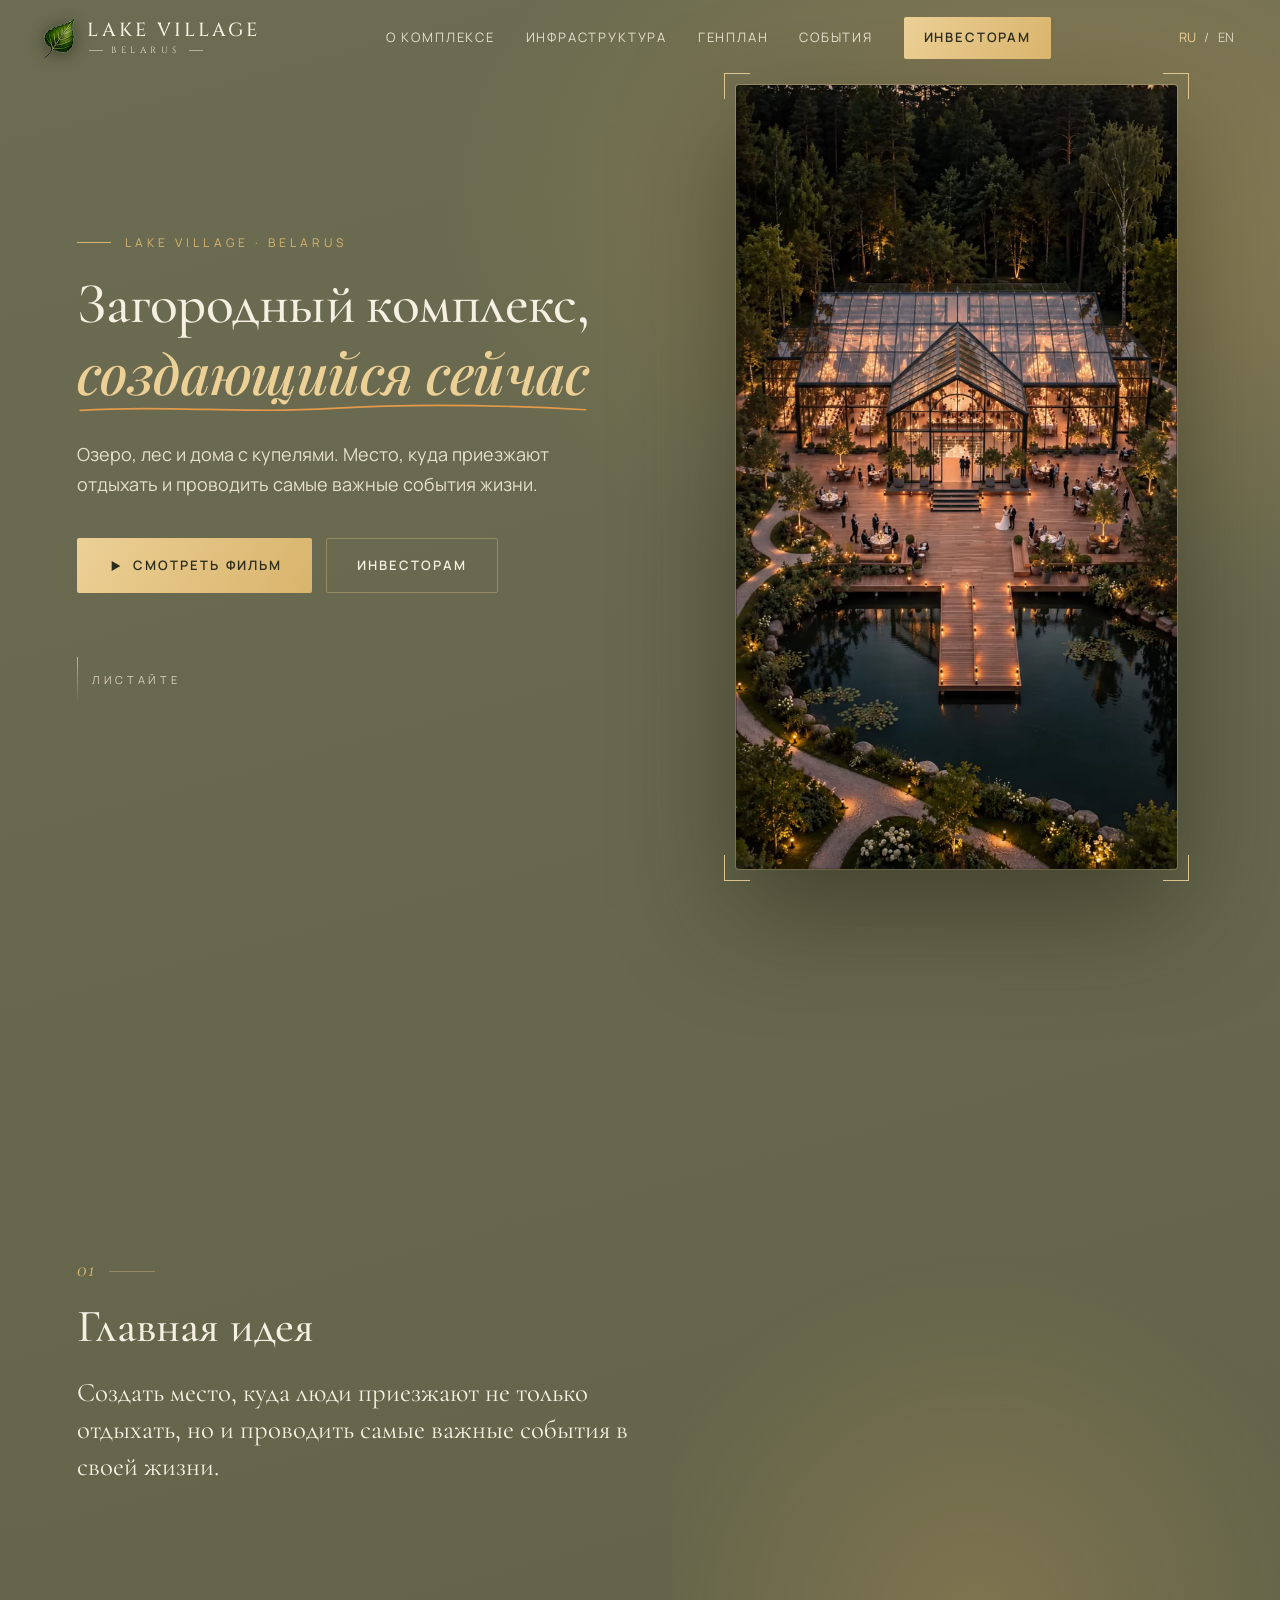
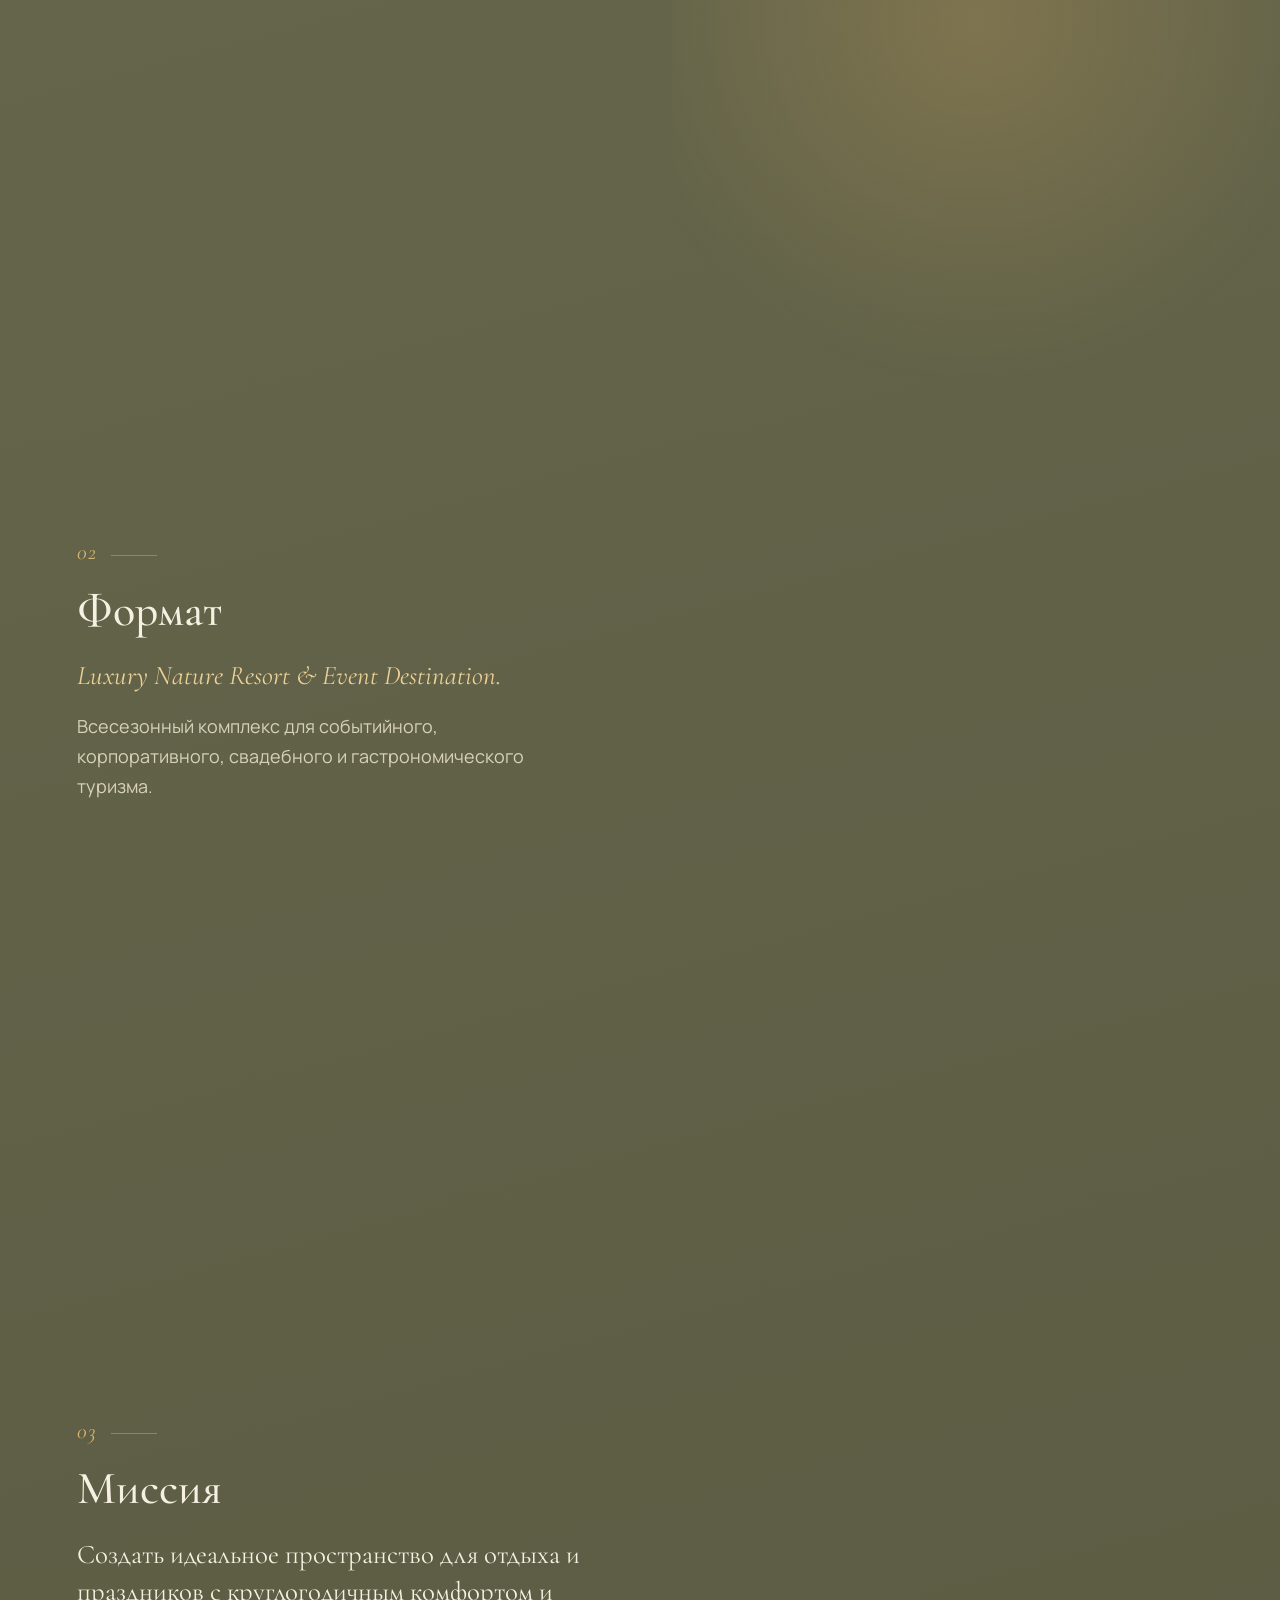
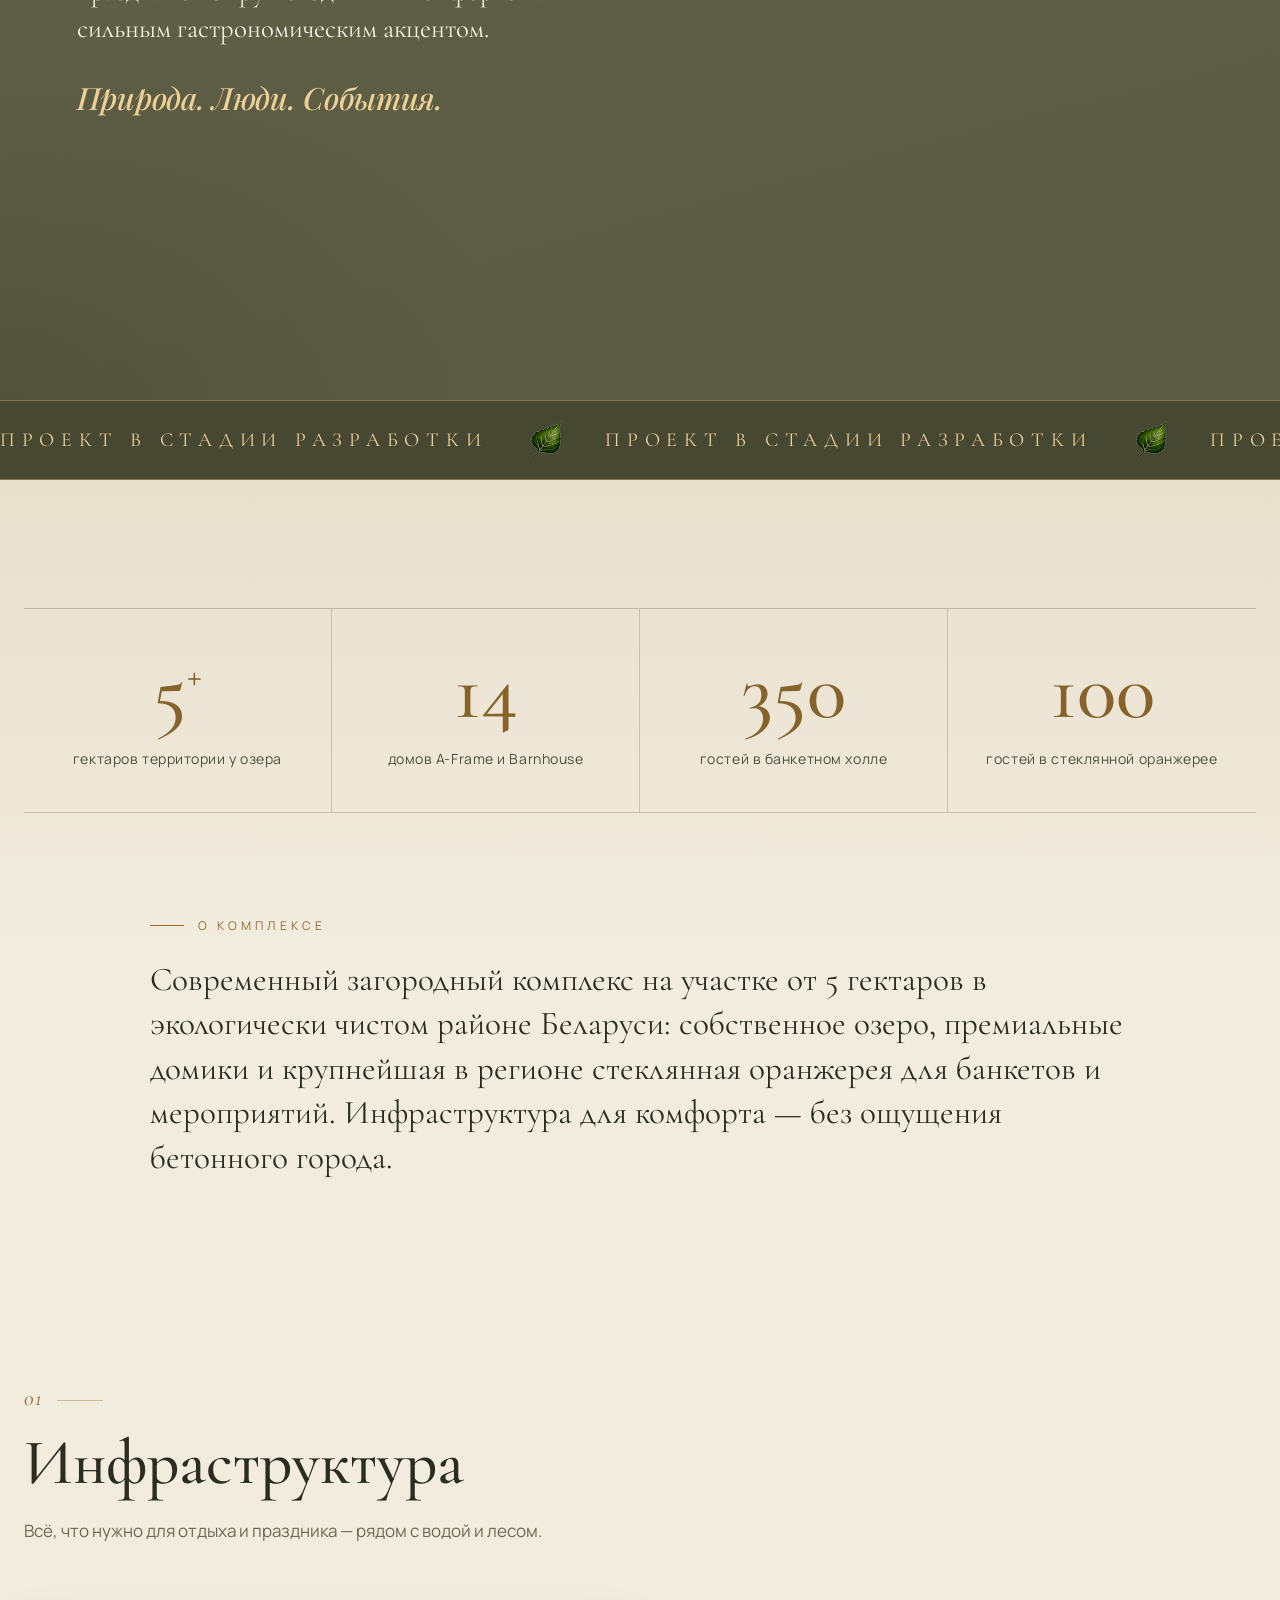
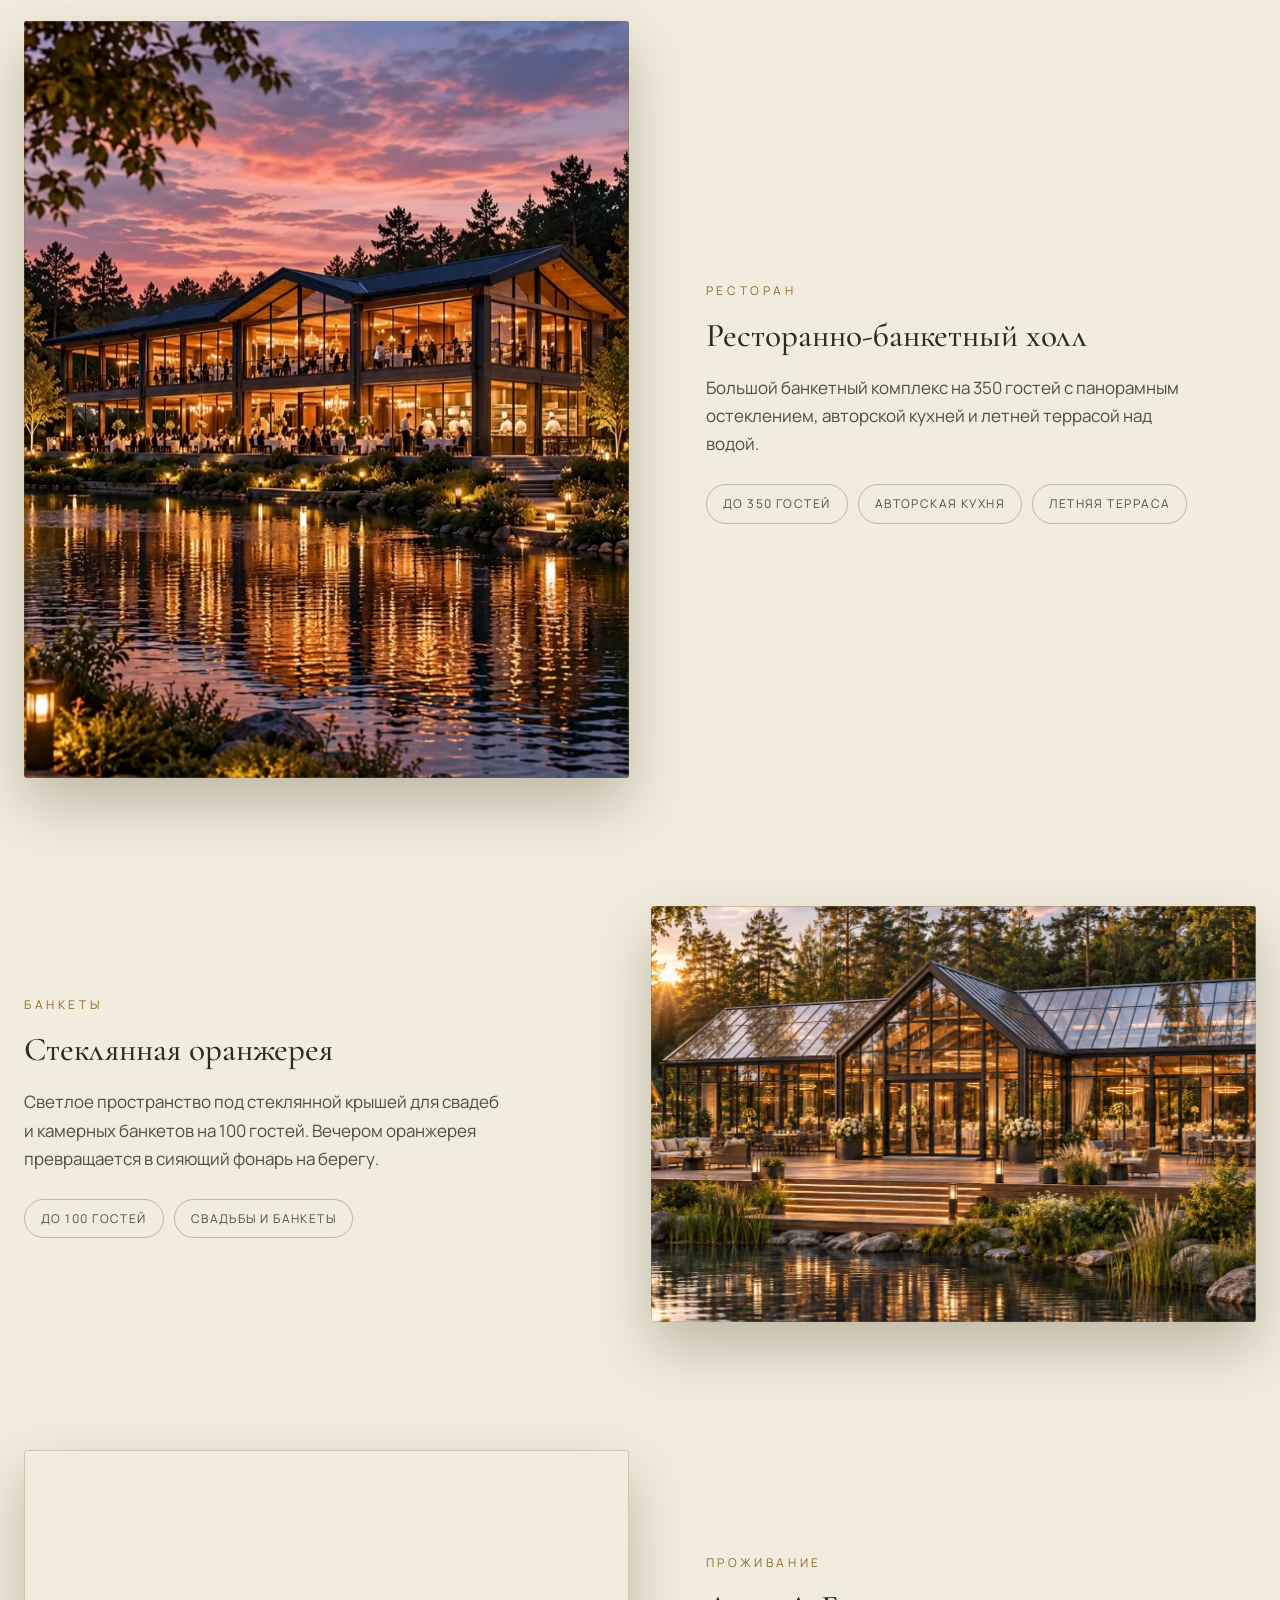
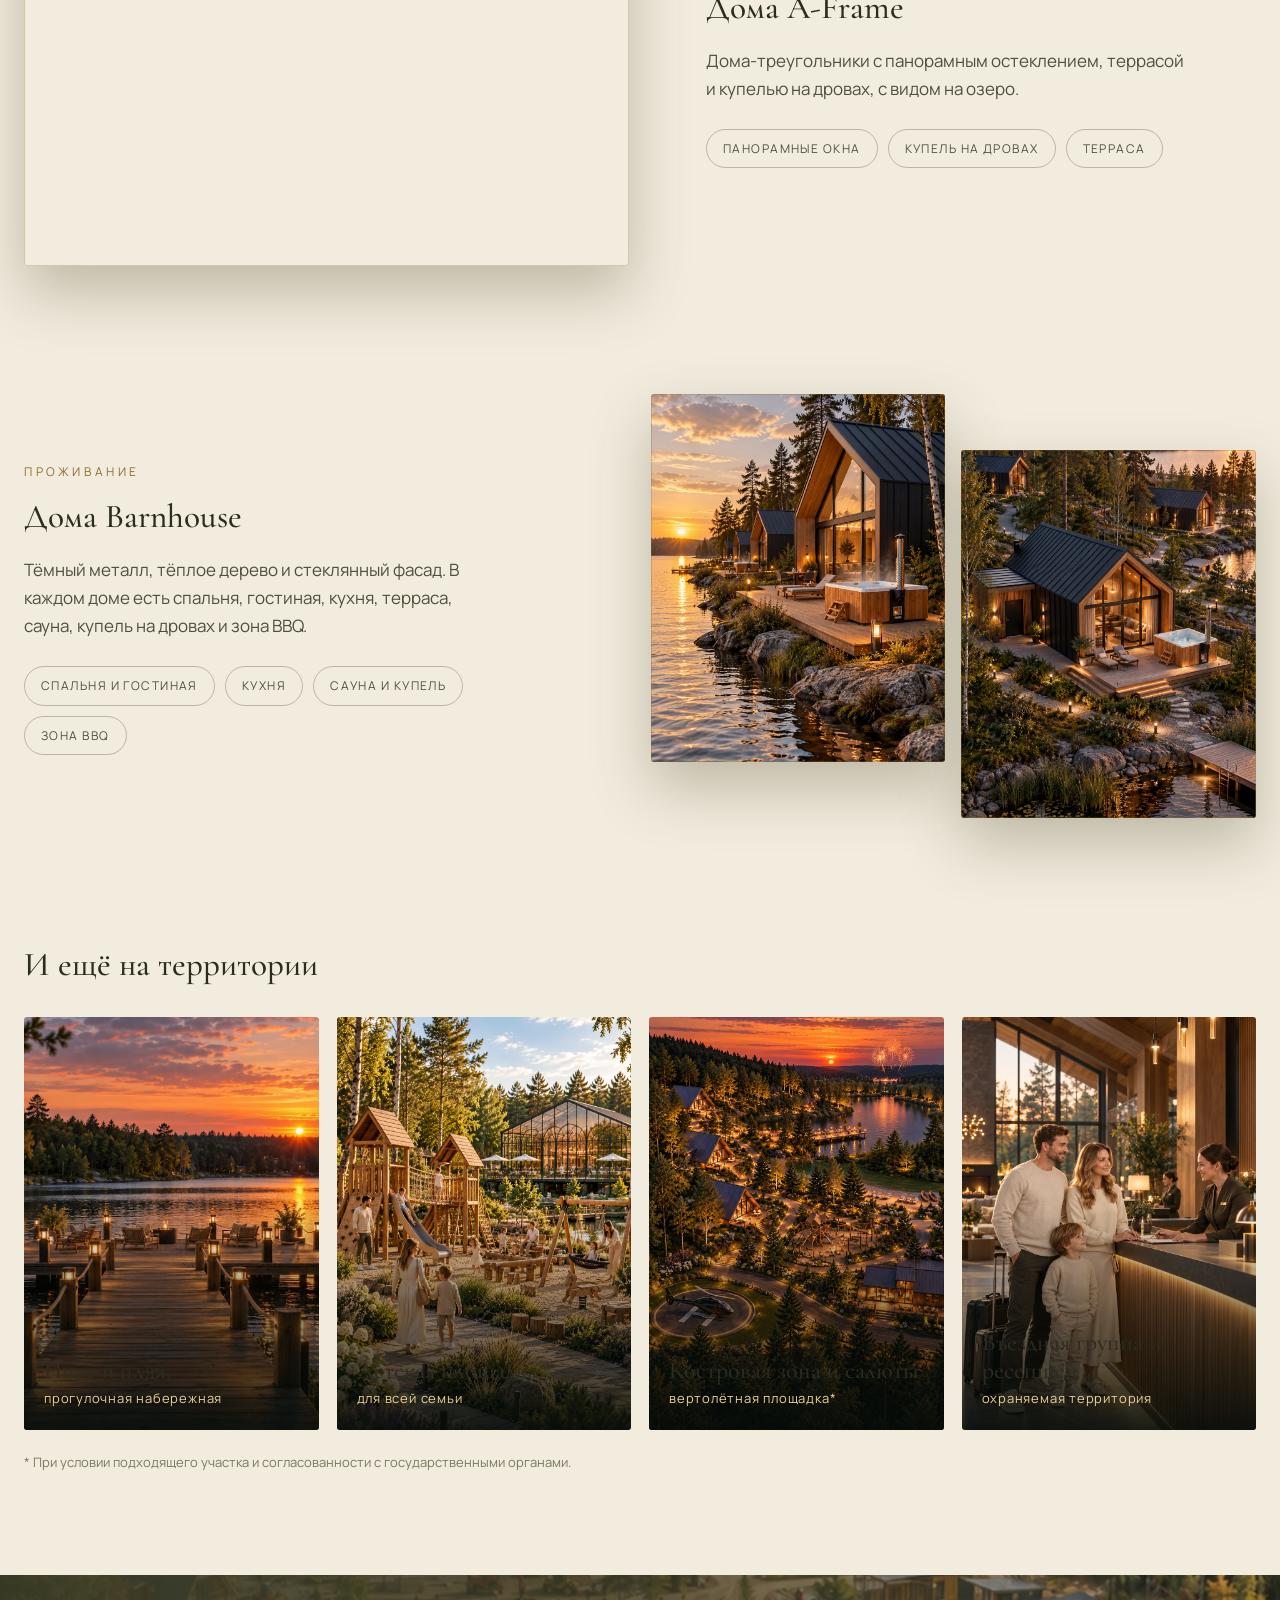
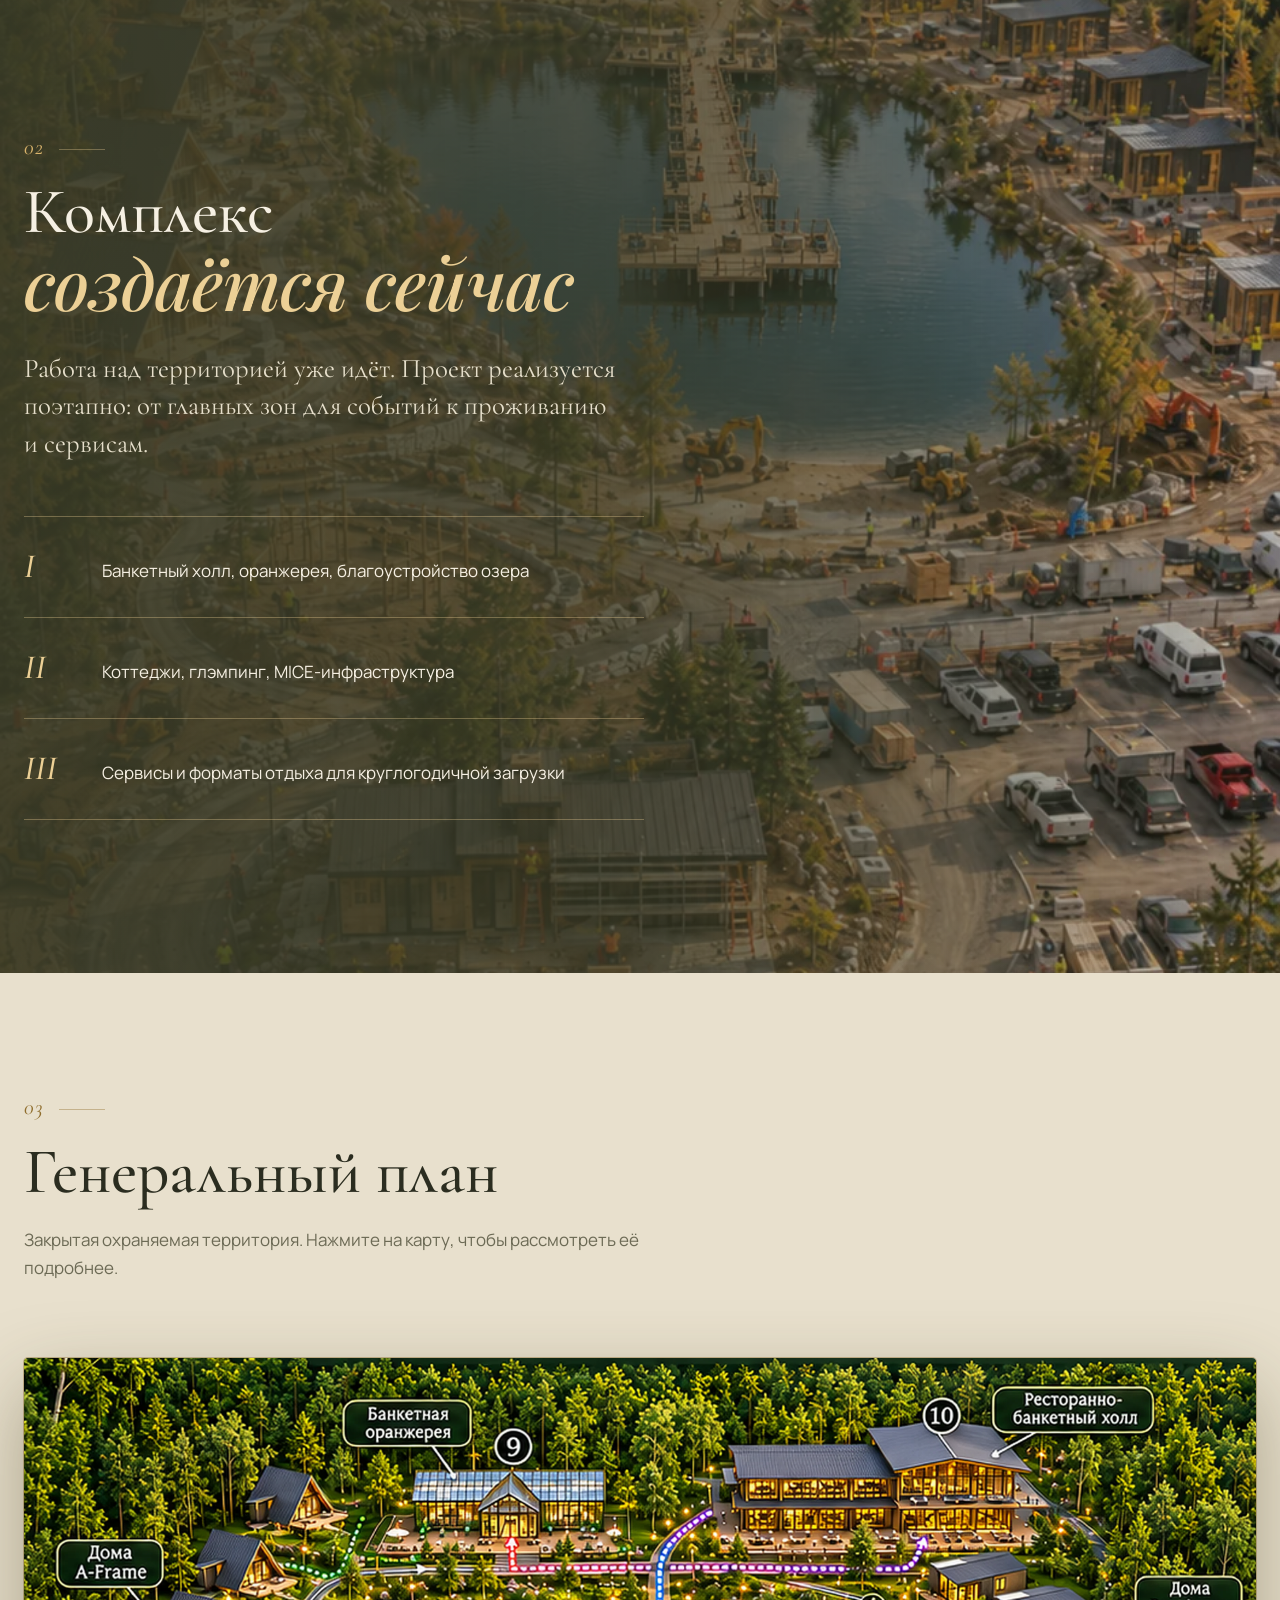
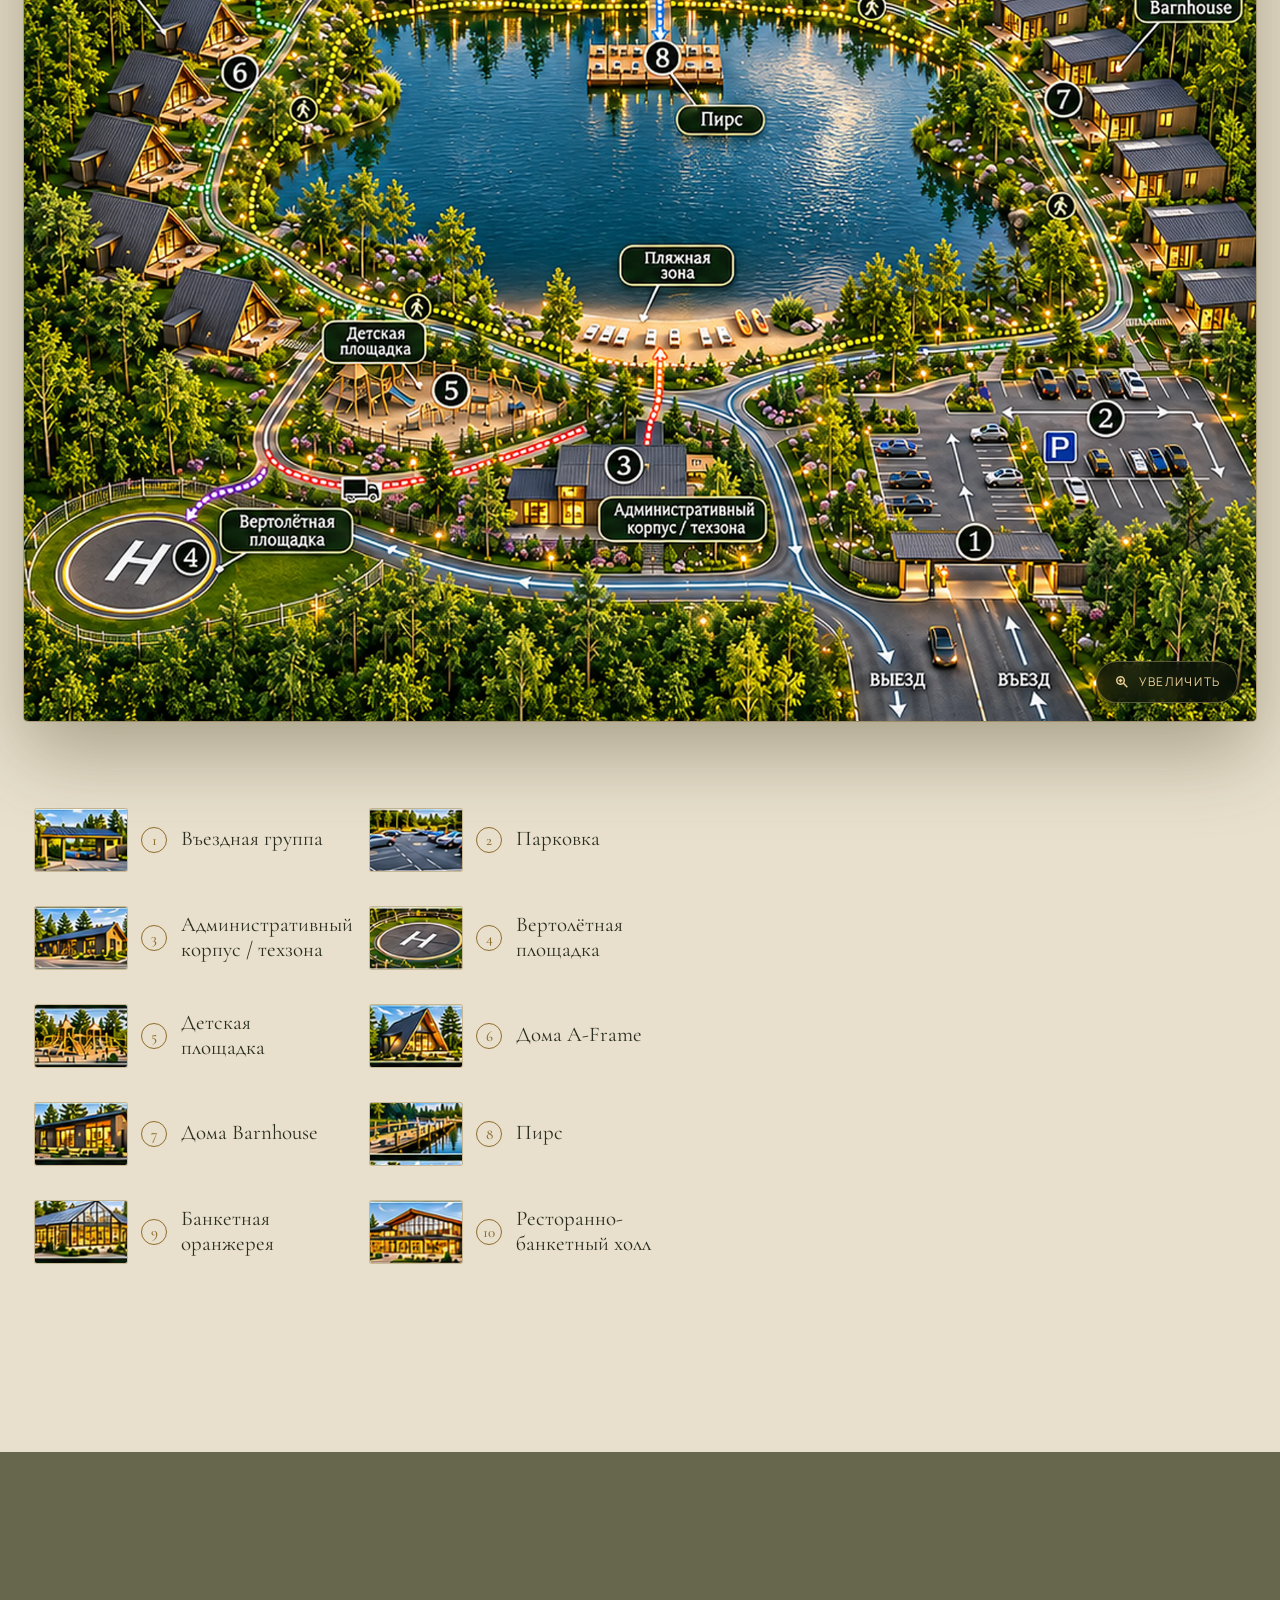
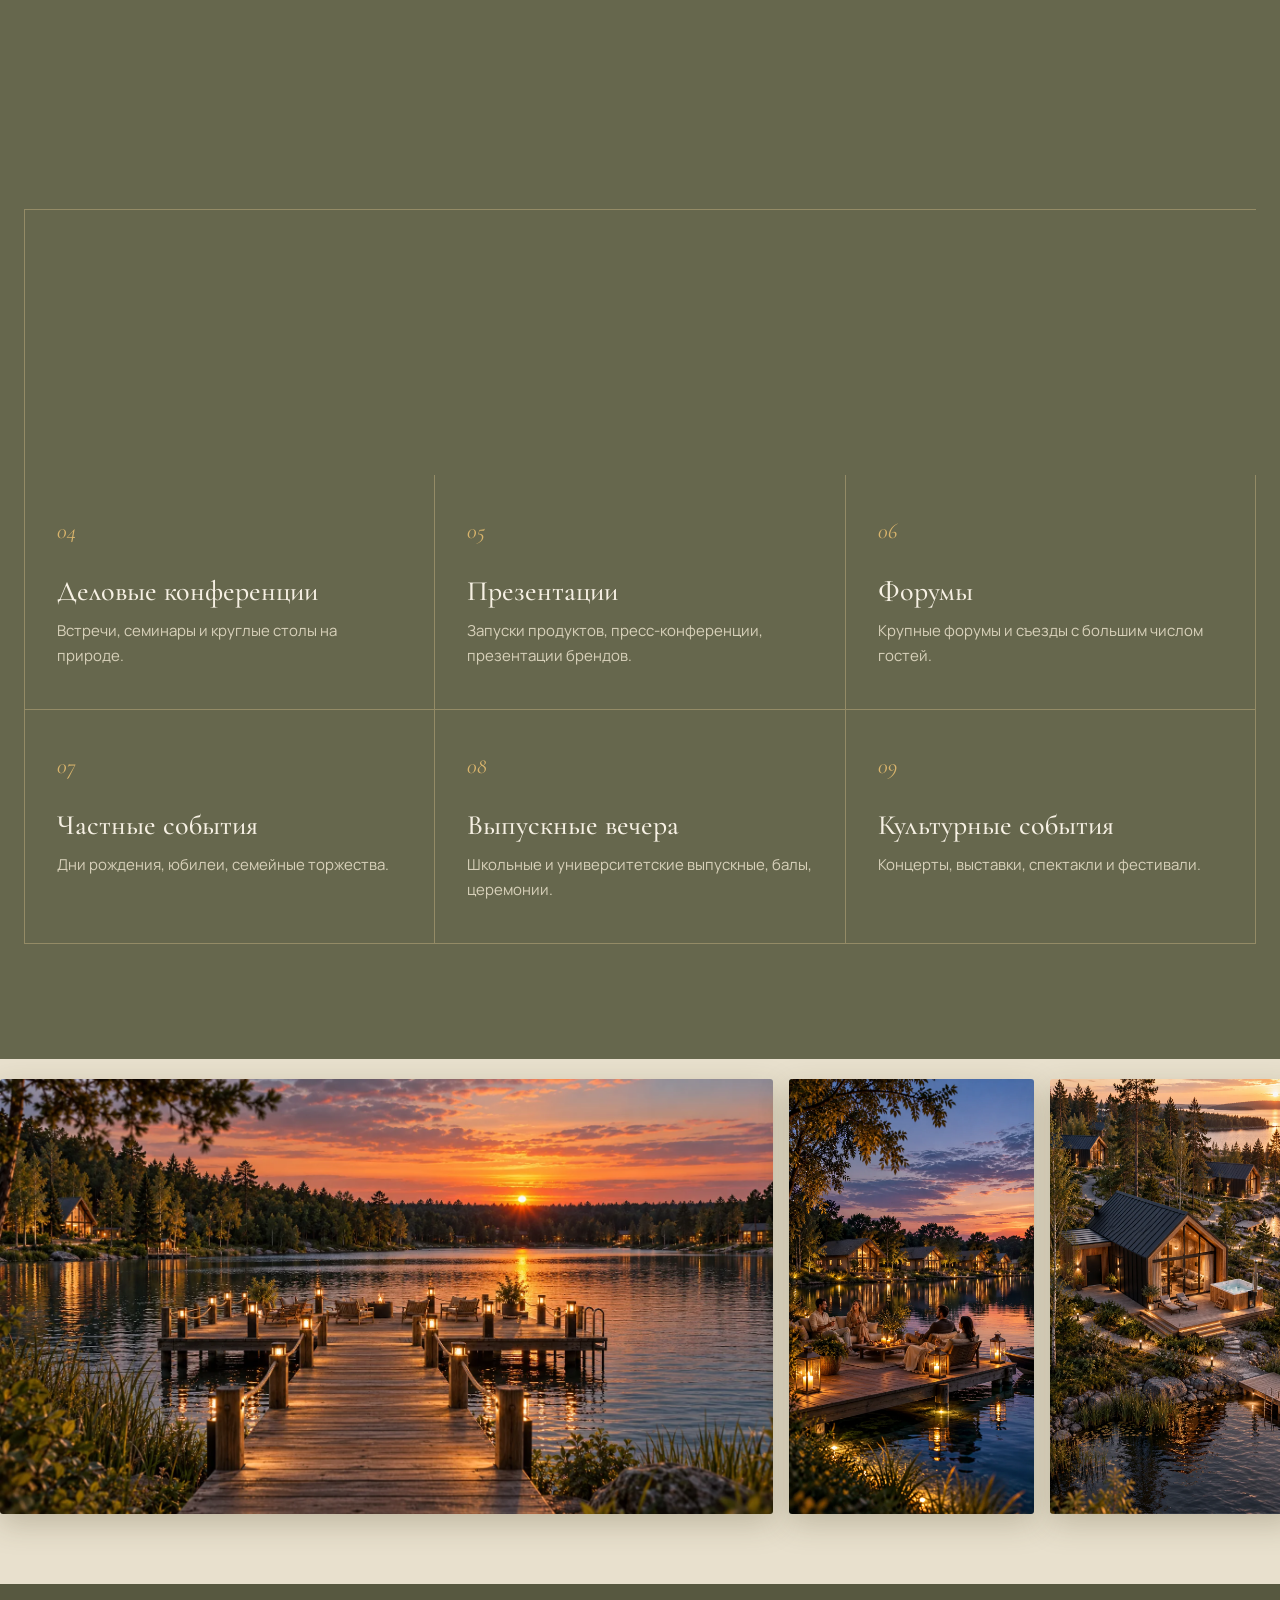
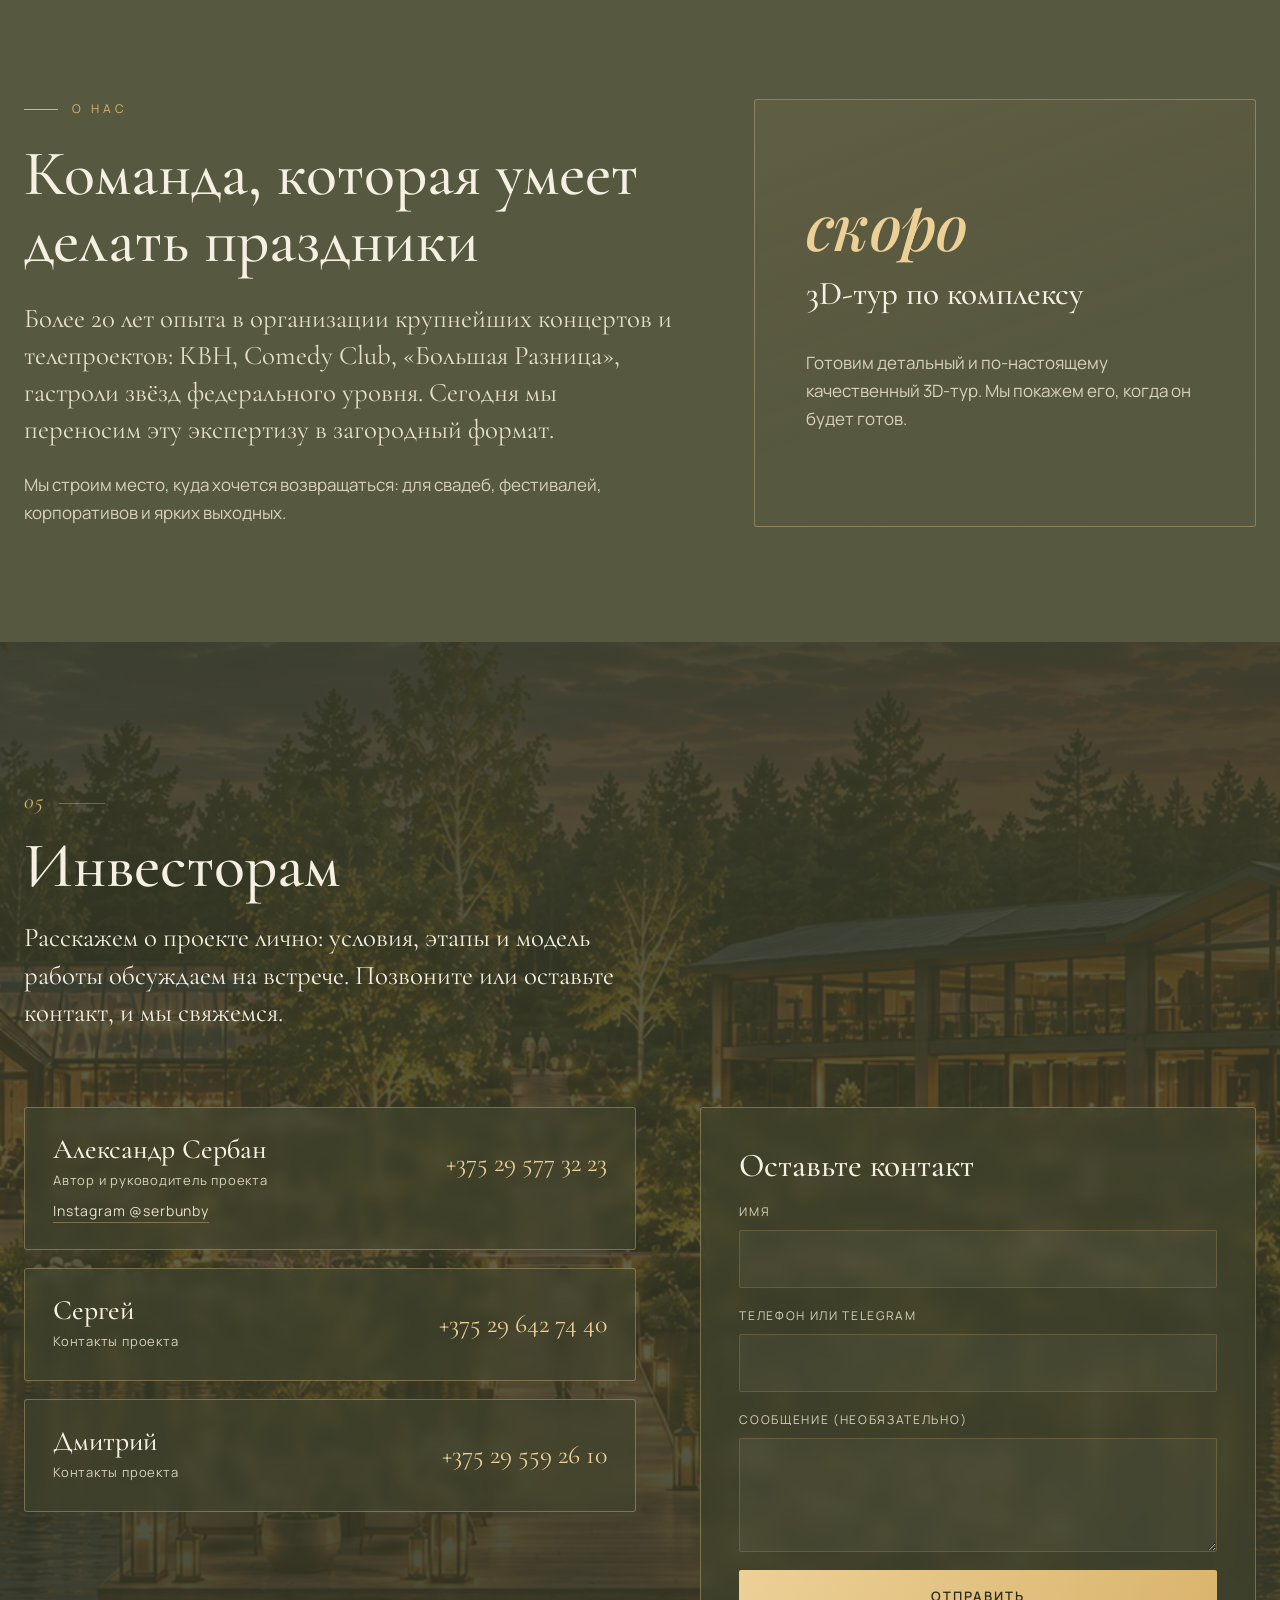
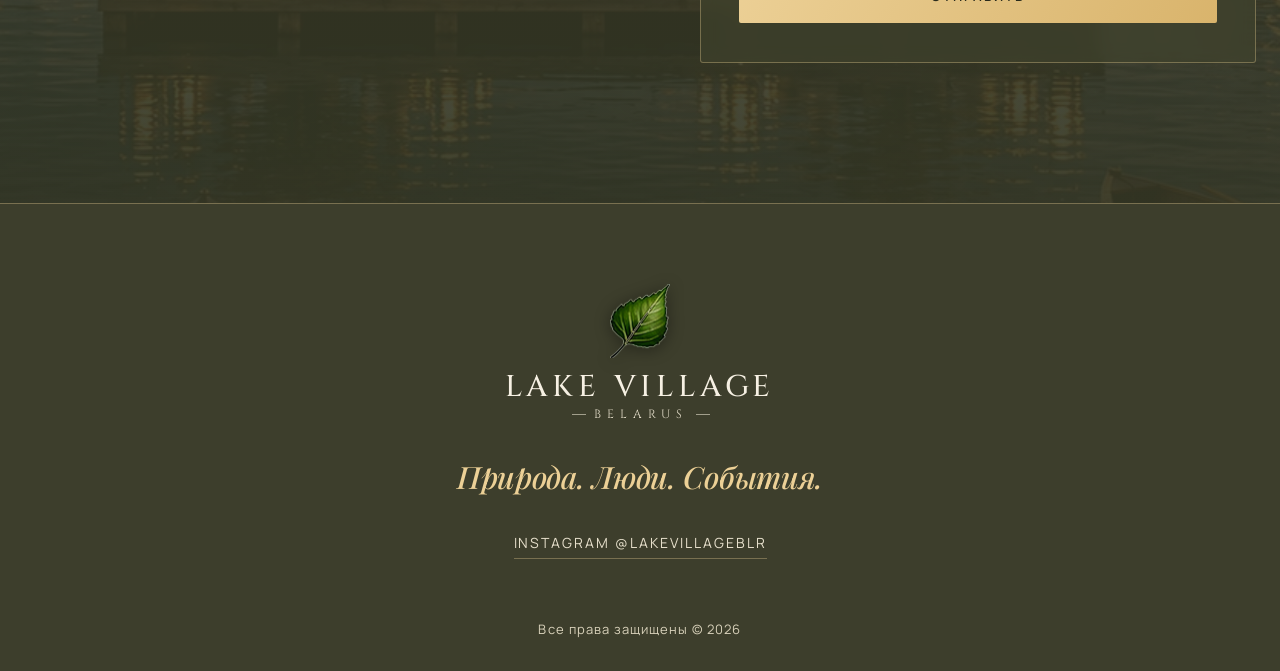
==== commit 4c1896e6: "Phase 2: lighter olive palette, Playfair italic accent font, fix video corners, project-in-progress " ====
--- a/index.html
+++ b/index.html
@@ -5,7 +5,7 @@
 <meta name="viewport" content="width=device-width, initial-scale=1, viewport-fit=cover">
 <title>Lake Village Belarus — загородный комплекс у озера</title>
 <meta name="description" content="Lake Village Belarus — загородный комплекс у озера: дома A-Frame и Barnhouse с купелями, ресторан, стеклянная оранжерея, пирс и пляж.">
-<meta name="theme-color" content="#0b1610">
+<meta name="theme-color" content="#5d5e45">
 <meta property="og:title" content="Lake Village Belarus">
 <meta property="og:description" content="Загородный комплекс у озера. Природа. Люди. События.">
 <meta property="og:image" content="assets/img/aerial-logo.webp">
@@ -13,6 +13,7 @@
 <link rel="preload" href="assets/fonts/cinzel-latin-400-normal.woff2" as="font" type="font/woff2" crossorigin>
 <link rel="stylesheet" href="css/fonts.css">
 <link rel="stylesheet" href="css/style.css">
+<link rel="stylesheet" href="css/palette.css">
 </head>
 <body>
 <div class="progress" aria-hidden="true"><i></i></div>
@@ -79,18 +80,23 @@
 
   <div class="split__media">
     <div class="vframe">
-      <video id="heroVideo" autoplay muted loop playsinline preload="metadata" poster="assets/video/hero-poster.jpg">
-        <source src="assets/video/hero.webm" type="video/webm">
-        <source src="assets/video/hero.mp4" type="video/mp4">
-      </video>
-      <i class="corner c1"></i><i class="corner c2"></i><i class="corner c3"></i><i class="corner c4"></i>
+      <div class="vwrap">
+        <video id="heroVideo" autoplay muted loop playsinline preload="metadata" poster="assets/video/hero-poster.jpg">
+          <source src="assets/video/hero.webm" type="video/webm">
+          <source src="assets/video/hero.mp4" type="video/mp4">
+        </video>
+        <i class="corner c1"></i><i class="corner c2"></i><i class="corner c3"></i><i class="corner c4"></i>
+      </div>
     </div>
     <div class="glow" aria-hidden="true"></div>
   </div>
 </section>
 
+<!-- ============ MARQUEE ============ -->
+<div class="mq" aria-label="Проект в стадии разработки"><div class="mq__track" id="mqTrack"></div></div>
+
 <!-- ============ NUMBERS ============ -->
-<section class="nums" id="about">
+<section class="nums light" id="about">
   <div class="wrap nums__grid">
     <div class="stat reveal"><b><span data-count="5">0</span><sup>+</sup></b><span data-i18n="n1">гектаров территории у озера</span></div>
     <div class="stat reveal" style="--d:.1s"><b data-count="14">0</b><span data-i18n="n2">домов A-Frame и Barnhouse</span></div>
@@ -104,7 +110,7 @@
 </section>
 
 <!-- ============ INFRASTRUCTURE ============ -->
-<section class="infra" id="infra">
+<section class="infra light" id="infra">
   <div class="wrap">
     <header class="shead reveal">
       <span class="idx">01</span>
@@ -190,7 +196,7 @@
 </section>
 
 <!-- ============ MASTER PLAN ============ -->
-<section class="plan" id="plan">
+<section class="plan light" id="plan">
   <div class="wrap">
     <header class="shead reveal">
       <span class="idx">03</span>
@@ -225,7 +231,7 @@
 </section>
 
 <!-- ============ GALLERY MARQUEE ============ -->
-<section class="gal" aria-label="Gallery">
+<section class="gal light" aria-label="Gallery">
   <div class="gal__track" id="galTrack"></div>
 </section>
 
--- a/css/fonts.css
+++ b/css/fonts.css
@@ -17,4 +17,8 @@
 @font-face{font-family:'Manrope';font-style:normal;font-weight:600;font-display:swap;src:url(../assets/fonts/manrope-cyrillic-600-normal.woff2) format('woff2');unicode-range:U+0301,U+0400-045F,U+0490-0491,U+04B0-04B1,U+2116}
 @font-face{font-family:'Manrope';font-style:normal;font-weight:600;font-display:swap;src:url(../assets/fonts/manrope-latin-600-normal.woff2) format('woff2');unicode-range:U+0000-00FF,U+0131,U+0152-0153,U+02BB-02BC,U+02C6,U+02DA,U+02DC,U+2000-206F,U+20AC,U+2122,U+2191,U+2193,U+2212,U+2215,U+FEFF,U+FFFD}
 @font-face{font-family:'Marck Script';font-style:normal;font-weight:400;font-display:swap;src:url(../assets/fonts/marck-script-cyrillic-400-normal.woff2) format('woff2');unicode-range:U+0301,U+0400-045F,U+0490-0491,U+04B0-04B1,U+2116}
-@font-face{font-family:'Marck Script';font-style:normal;font-weight:400;font-display:swap;src:url(../assets/fonts/marck-script-latin-400-normal.woff2) format('woff2');unicode-range:U+0000-00FF,U+0131,U+0152-0153,U+02BB-02BC,U+02C6,U+02DA,U+02DC,U+2000-206F,U+20AC,U+2122,U+2191,U+2193,U+2212,U+2215,U+FEFF,U+FFFD}+@font-face{font-family:'Marck Script';font-style:normal;font-weight:400;font-display:swap;src:url(../assets/fonts/marck-script-latin-400-normal.woff2) format('woff2');unicode-range:U+0000-00FF,U+0131,U+0152-0153,U+02BB-02BC,U+02C6,U+02DA,U+02DC,U+2000-206F,U+20AC,U+2122,U+2191,U+2193,U+2212,U+2215,U+FEFF,U+FFFD}
+@font-face{font-family:'Playfair Display';font-style:italic;font-weight:400;font-display:swap;src:url(../assets/fonts/playfair-display-cyrillic-400-italic.woff2) format('woff2');unicode-range:U+0301,U+0400-045F,U+0490-0491,U+04B0-04B1,U+2116}
+@font-face{font-family:'Playfair Display';font-style:italic;font-weight:400;font-display:swap;src:url(../assets/fonts/playfair-display-latin-400-italic.woff2) format('woff2');unicode-range:U+0000-00FF,U+0131,U+0152-0153,U+02BB-02BC,U+02C6,U+02DA,U+02DC,U+2000-206F,U+20AC,U+2122,U+2191,U+2193,U+2212,U+2215,U+FEFF,U+FFFD}
+@font-face{font-family:'Playfair Display';font-style:italic;font-weight:500;font-display:swap;src:url(../assets/fonts/playfair-display-cyrillic-500-italic.woff2) format('woff2');unicode-range:U+0301,U+0400-045F,U+0490-0491,U+04B0-04B1,U+2116}
+@font-face{font-family:'Playfair Display';font-style:italic;font-weight:500;font-display:swap;src:url(../assets/fonts/playfair-display-latin-500-italic.woff2) format('woff2');unicode-range:U+0000-00FF,U+0131,U+0152-0153,U+02BB-02BC,U+02C6,U+02DA,U+02DC,U+2000-206F,U+20AC,U+2122,U+2191,U+2193,U+2212,U+2215,U+FEFF,U+FFFD}
--- a/css/style.css
+++ b/css/style.css
@@ -6,7 +6,7 @@
   --serif:'Cormorant Garamond',Georgia,serif;
   --sans:'Manrope',system-ui,sans-serif;
   --logo:'Cinzel','Cormorant Garamond',serif;
-  --hand:'Marck Script','Caveat',cursive;
+  --hand:'Playfair Display',Georgia,serif;
   --ease:cubic-bezier(.2,.7,.1,1);
   --hdr:76px;
 }
@@ -60,8 +60,8 @@
 .big em{font-style:italic;color:var(--gold2)}
 .muted{color:var(--muted)}
 .lead{max-width:520px;margin-top:28px;font-size:18px;color:var(--cream2)}
-.script{font-family:var(--hand);color:var(--gold2);font-weight:400;position:relative;display:inline-block;letter-spacing:.01em}
-.h1 .script{font-size:1.08em;line-height:1.2;white-space:nowrap}
+.script{font-family:var(--hand);font-style:italic;color:var(--gold2);font-weight:500;position:relative;display:inline-block;letter-spacing:-.01em}
+.h1 .script{font-size:.96em;line-height:1.2;white-space:nowrap}
 .script--sm{font-size:clamp(28px,2.4vw,38px);margin-top:26px}
 .num,.idx{font-family:var(--serif);font-style:italic;color:var(--gold);font-size:22px;letter-spacing:.06em;display:block;margin-bottom:14px}
 .num::after,.idx::after{content:"";display:inline-block;width:46px;height:1px;background:var(--line);vertical-align:middle;margin-left:14px}
@@ -100,10 +100,11 @@
 @keyframes drip{0%{transform:scaleY(0)}50%{transform:scaleY(1)}100%{transform:scaleY(1);opacity:0}}
 .split__media{position:relative;z-index:1}
 .vframe{position:sticky;top:0;height:100vh;height:100svh;display:flex;align-items:center;justify-content:center;padding:calc(var(--hdr) + 6px) 4vw 28px 1vw}
-.vframe video{height:100%;max-height:calc(100svh - var(--hdr) - 34px);aspect-ratio:9/16;object-fit:cover;border-radius:3px;box-shadow:0 40px 120px rgba(0,0,0,.65),0 0 0 1px rgba(212,172,98,.25);background:#000}
+.vwrap{position:relative;height:calc(100svh - var(--hdr) - 40px);aspect-ratio:9/16}
+.vwrap video{width:100%;height:100%;object-fit:cover;border-radius:3px;box-shadow:0 40px 120px rgba(0,0,0,.55),0 0 0 1px rgba(226,196,128,.3);background:#000}
 .vframe{position:sticky}
-.corner{position:absolute;width:26px;height:26px;border:1px solid var(--gold);opacity:.8;pointer-events:none}
-.corner.c1{border-right:0;border-bottom:0}.corner.c2{border-left:0;border-bottom:0}.corner.c3{border-right:0;border-top:0}.corner.c4{border-left:0;border-top:0}
+.corner{position:absolute;width:26px;height:26px;border:1px solid var(--gold2);opacity:.9;pointer-events:none}
+.corner.c1{top:-12px;left:-12px;border-right:0;border-bottom:0}.corner.c2{top:-12px;right:-12px;border-left:0;border-bottom:0}.corner.c3{bottom:-12px;left:-12px;border-right:0;border-top:0}.corner.c4{bottom:-12px;right:-12px;border-left:0;border-top:0}
 .glow{position:absolute;inset:0;pointer-events:none;background:radial-gradient(500px 500px at 50% 45%,rgba(232,136,58,.16),transparent 70%)}
 .ff{position:absolute;width:4px;height:4px;border-radius:50%;background:var(--gold2);box-shadow:0 0 12px 3px rgba(233,197,134,.7);opacity:0;pointer-events:none;z-index:1;animation:fly var(--t,14s) linear var(--w,0s) infinite}
 @keyframes fly{0%{opacity:0;transform:translate(0,0)}15%{opacity:.9}85%{opacity:.7}100%{opacity:0;transform:translate(var(--x,60px),-260px)}}
@@ -199,7 +200,7 @@
 .team__in{display:grid;grid-template-columns:1.3fr 1fr;gap:clamp(30px,6vw,100px);align-items:stretch}
 .team .h2{margin:8px 0 26px}.team .big{color:var(--cream2)}.team .muted{margin-top:22px}
 .tour{display:flex;flex-direction:column;justify-content:center;padding:clamp(30px,4vw,56px);border:1px solid var(--line);border-radius:3px;position:relative;background:linear-gradient(160deg,rgba(212,172,98,.08),transparent 60%)}
-.tour .script{font-size:clamp(46px,5vw,76px);line-height:1;margin-bottom:18px;transform:rotate(-3deg)}
+.tour .script{font-size:clamp(46px,5vw,76px);line-height:1;margin-bottom:18px}
 .tour .h3{margin-bottom:14px}
 
 /* ===== investors ===== */
@@ -261,7 +262,7 @@
   .split{display:flex;flex-direction:column}
   .split__media{order:-1;position:sticky;top:0;height:100svh;z-index:0}
   .vframe{height:100svh;padding:0}
-  .vframe video{max-height:none;height:100%;width:100%;aspect-ratio:auto;border-radius:0;box-shadow:none;object-position:center}
+  .vwrap{height:100%;width:100%;aspect-ratio:auto}.vwrap video{border-radius:0;box-shadow:none}
   .corner,.glow{display:none}
   .split__text{position:relative;z-index:2;margin-top:-100svh;padding:0 22px}
   .split__text::before{content:"";position:absolute;inset:0;background:linear-gradient(180deg,rgba(8,15,11,.35),rgba(8,15,11,.15));z-index:-1}
@@ -299,3 +300,10 @@
   .reveal,.line>span{opacity:1;transform:none}
   html{scroll-behavior:auto}
 }
+
+/* ===== marquee: проект в стадии разработки ===== */
+.mq{overflow:hidden;background:#3f402d;border-block:1px solid var(--line);padding:20px 0;position:relative;z-index:3}
+.mq__track{display:flex;align-items:center;width:max-content;animation:marq 46s linear infinite}
+.mq:hover .mq__track{animation-play-state:paused}
+.mq__item{display:flex;align-items:center;gap:clamp(24px,3.4vw,56px);padding-right:clamp(24px,3.4vw,56px);font-family:var(--logo);font-weight:400;font-size:clamp(14px,1.55vw,22px);letter-spacing:.34em;text-transform:uppercase;color:var(--gold2);white-space:nowrap}
+.mq__item img{height:clamp(28px,3vw,42px);width:auto;opacity:.95}
--- a/css/palette.css
+++ b/css/palette.css
@@ -0,0 +1,74 @@
+/* Светлая оливково-песочная палитра (по мотивам Eden Hill) */
+:root{
+  --bg:#5d5e45; --bg2:#66674d; --bg3:#575840;
+  --cream:#f6f0e3; --cream2:#e6dfcb; --muted:#d8d1ba;
+  --gold:#d9b46c; --gold2:#ecd096; --amber:#e39a4a;
+  --line:rgba(236,208,150,.34);
+  --ink:#2b2d20; --ink2:#4e503c; --gold-d:#8f6d2c;
+  --sand:#f2ecdf; --sand2:#e8e0cd;
+}
+body{background:var(--bg);color:var(--cream)}
+.hdr.scrolled{background:rgba(84,85,62,.84);box-shadow:0 1px 0 rgba(236,208,150,.25)}
+
+/* hero */
+.split{background:
+  radial-gradient(1100px 700px at 86% 6%,rgba(240,182,100,.26),transparent 60%),
+  radial-gradient(900px 600px at 0% 100%,rgba(0,0,0,.10),transparent 60%),
+  linear-gradient(165deg,#6b6c51,#5a5b42)}
+.glow{background:radial-gradient(520px 520px at 50% 45%,rgba(240,182,100,.2),transparent 70%)}
+.vwrap video{box-shadow:0 40px 110px rgba(30,30,16,.5),0 0 0 1px rgba(236,208,150,.35)}
+.lead{color:var(--cream2)}
+.script{color:var(--gold2)}
+.uline path{stroke:var(--amber)}
+
+/* marquee */
+.mq{background:#474832}
+
+/* светлые секции */
+.light{background:var(--sand);color:var(--ink)}
+.light .muted,.light .shead .muted{color:#6c6a55}
+.light .big,.light .about__p,.light .h2,.light .h3{color:var(--ink)}
+.light .big em{color:var(--gold-d)}
+.light .eyebrow,.light .idx,.light .tag,.light .num{color:var(--gold-d)}
+.light .eyebrow::before{background:var(--gold-d)}
+.light .idx::after,.light .num::after{background:rgba(143,109,44,.4)}
+.nums.light{background:linear-gradient(var(--sand2),var(--sand) 60%)}
+.light .nums__grid{border-color:rgba(60,60,40,.24)}
+.light .stat{border-color:rgba(60,60,40,.2)}
+.light .stat b{color:#85632a}
+.light .stat>span{color:var(--ink2)}
+.infra.light{background:var(--sand)}
+.light .row__txt p{color:var(--ink2)}
+.light .chips li{border-color:rgba(60,60,40,.3);color:var(--ink2)}
+.light .chips li:hover{border-color:var(--gold-d);color:var(--gold-d);background:rgba(143,109,44,.08)}
+.light .fr{box-shadow:0 26px 60px rgba(70,62,30,.3)}
+.light .fr::after{box-shadow:inset 0 0 0 1px rgba(143,109,44,.3)}
+.light .note{color:#7a785f}
+.light .card figcaption span{color:var(--gold2)}
+.plan.light{background:var(--sand2)}
+.light .map{box-shadow:0 30px 80px rgba(70,62,30,.4),0 0 0 1px rgba(143,109,44,.4)}
+.light .obj span{color:var(--ink)}
+.light .obj b{border-color:var(--gold-d);color:var(--gold-d)}
+.light .obj:hover{background:rgba(143,109,44,.09);border-color:rgba(143,109,44,.3)}
+.light .obj img{box-shadow:0 0 0 1px rgba(143,109,44,.35)}
+.light .routes li{color:var(--ink2);border-color:rgba(60,60,40,.16)}
+.gal.light{background:var(--sand2)}
+.gal__track img{box-shadow:0 10px 30px rgba(70,62,30,.25)}
+
+/* оливковые секции */
+.events{background:var(--bg2)}
+.ev:hover::before{opacity:1}
+.team{background:var(--bg3)}
+.now__bg::after{background:linear-gradient(90deg,rgba(56,58,38,.93) 0%,rgba(56,58,38,.78) 48%,rgba(56,58,38,.28) 100%)}
+.inv__bg::after{background:linear-gradient(180deg,rgba(58,60,40,.92),rgba(58,60,40,.8) 50%,rgba(52,54,36,.94))}
+.person,.form{background:rgba(66,68,46,.62)}
+.ftr{background:#3d3e2c}
+.btn--gold{color:#2a2b1c}
+.nav__cta{color:#2a2b1c!important}
+
+@media (max-width:860px){
+  .split__text::before{background:linear-gradient(180deg,rgba(50,52,34,.30),rgba(50,52,34,.12))}
+  .panel:not(.panel--first)::before{background:linear-gradient(transparent,rgba(56,58,38,.93) 55%)}
+  .panel--first::before{background:linear-gradient(transparent,rgba(56,58,38,.9) 50%)}
+  .now__bg::after{background:linear-gradient(180deg,rgba(56,58,38,.9),rgba(56,58,38,.82))}
+}
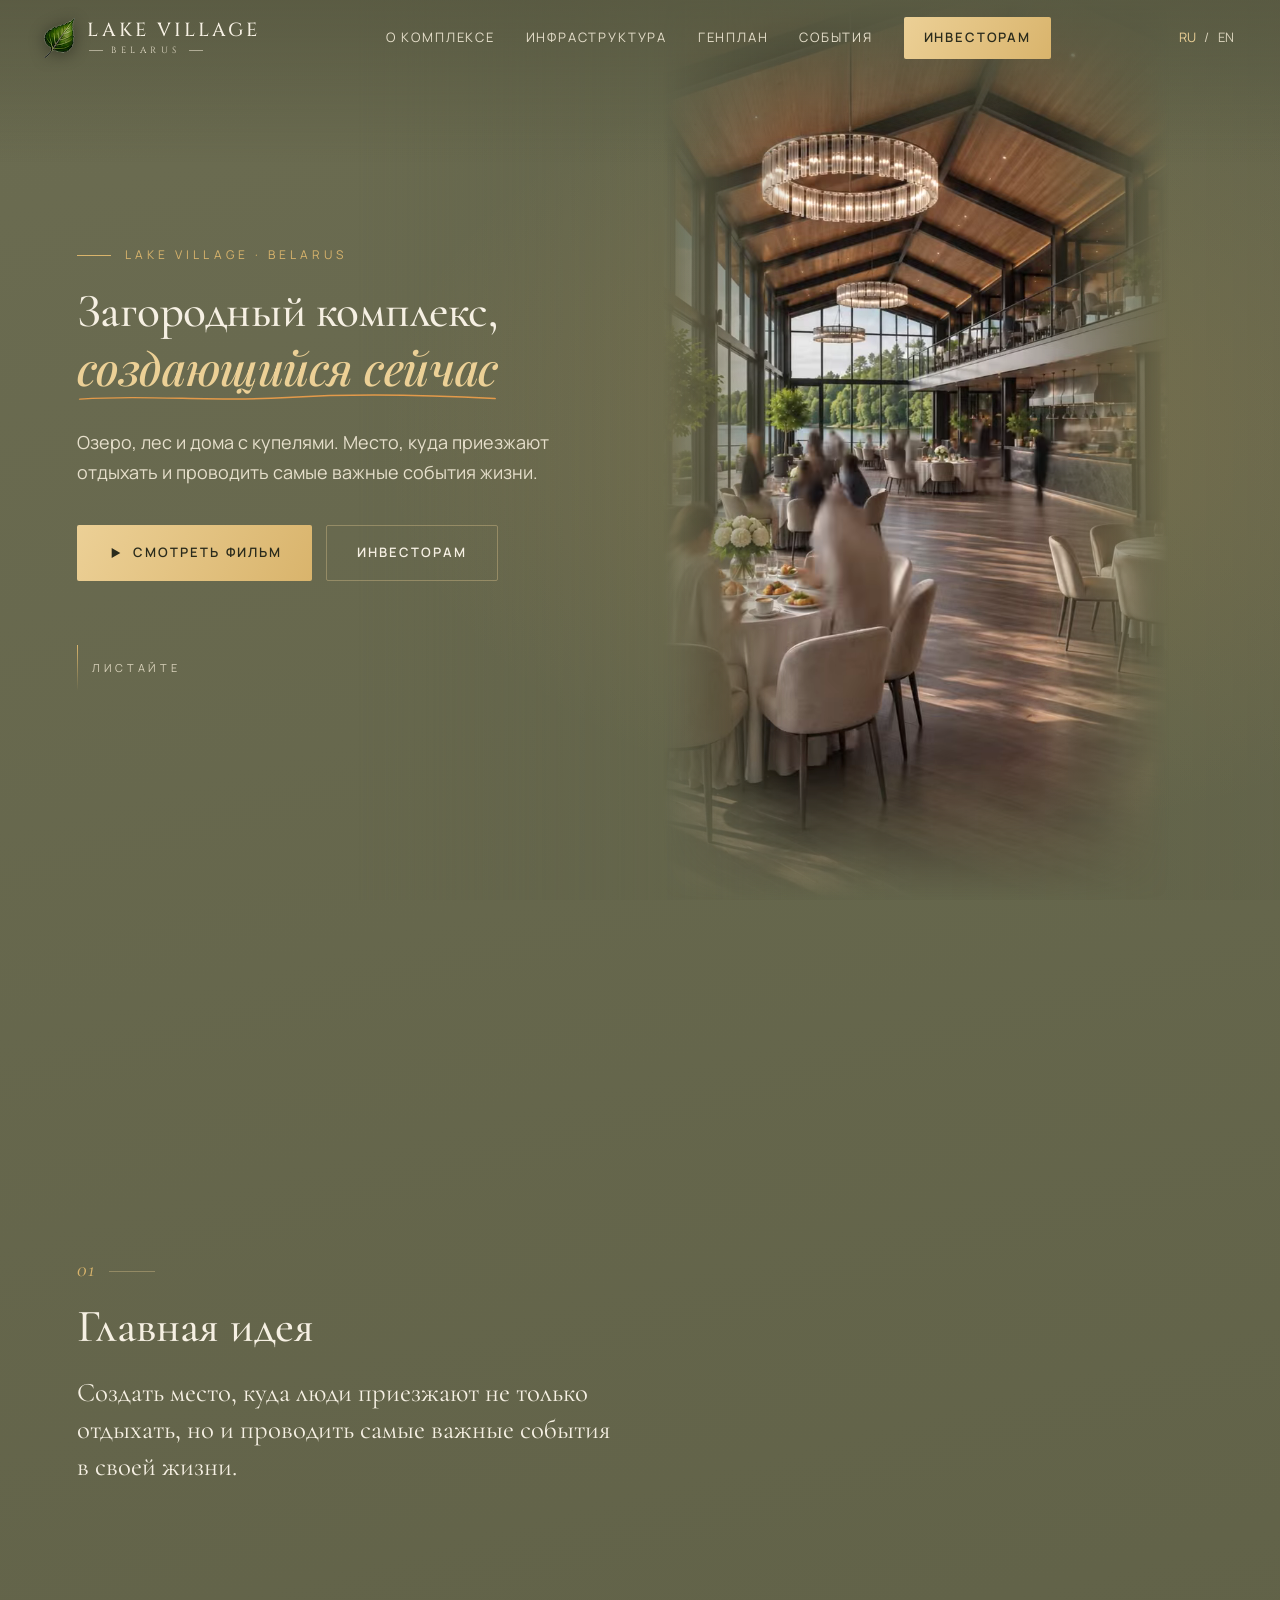
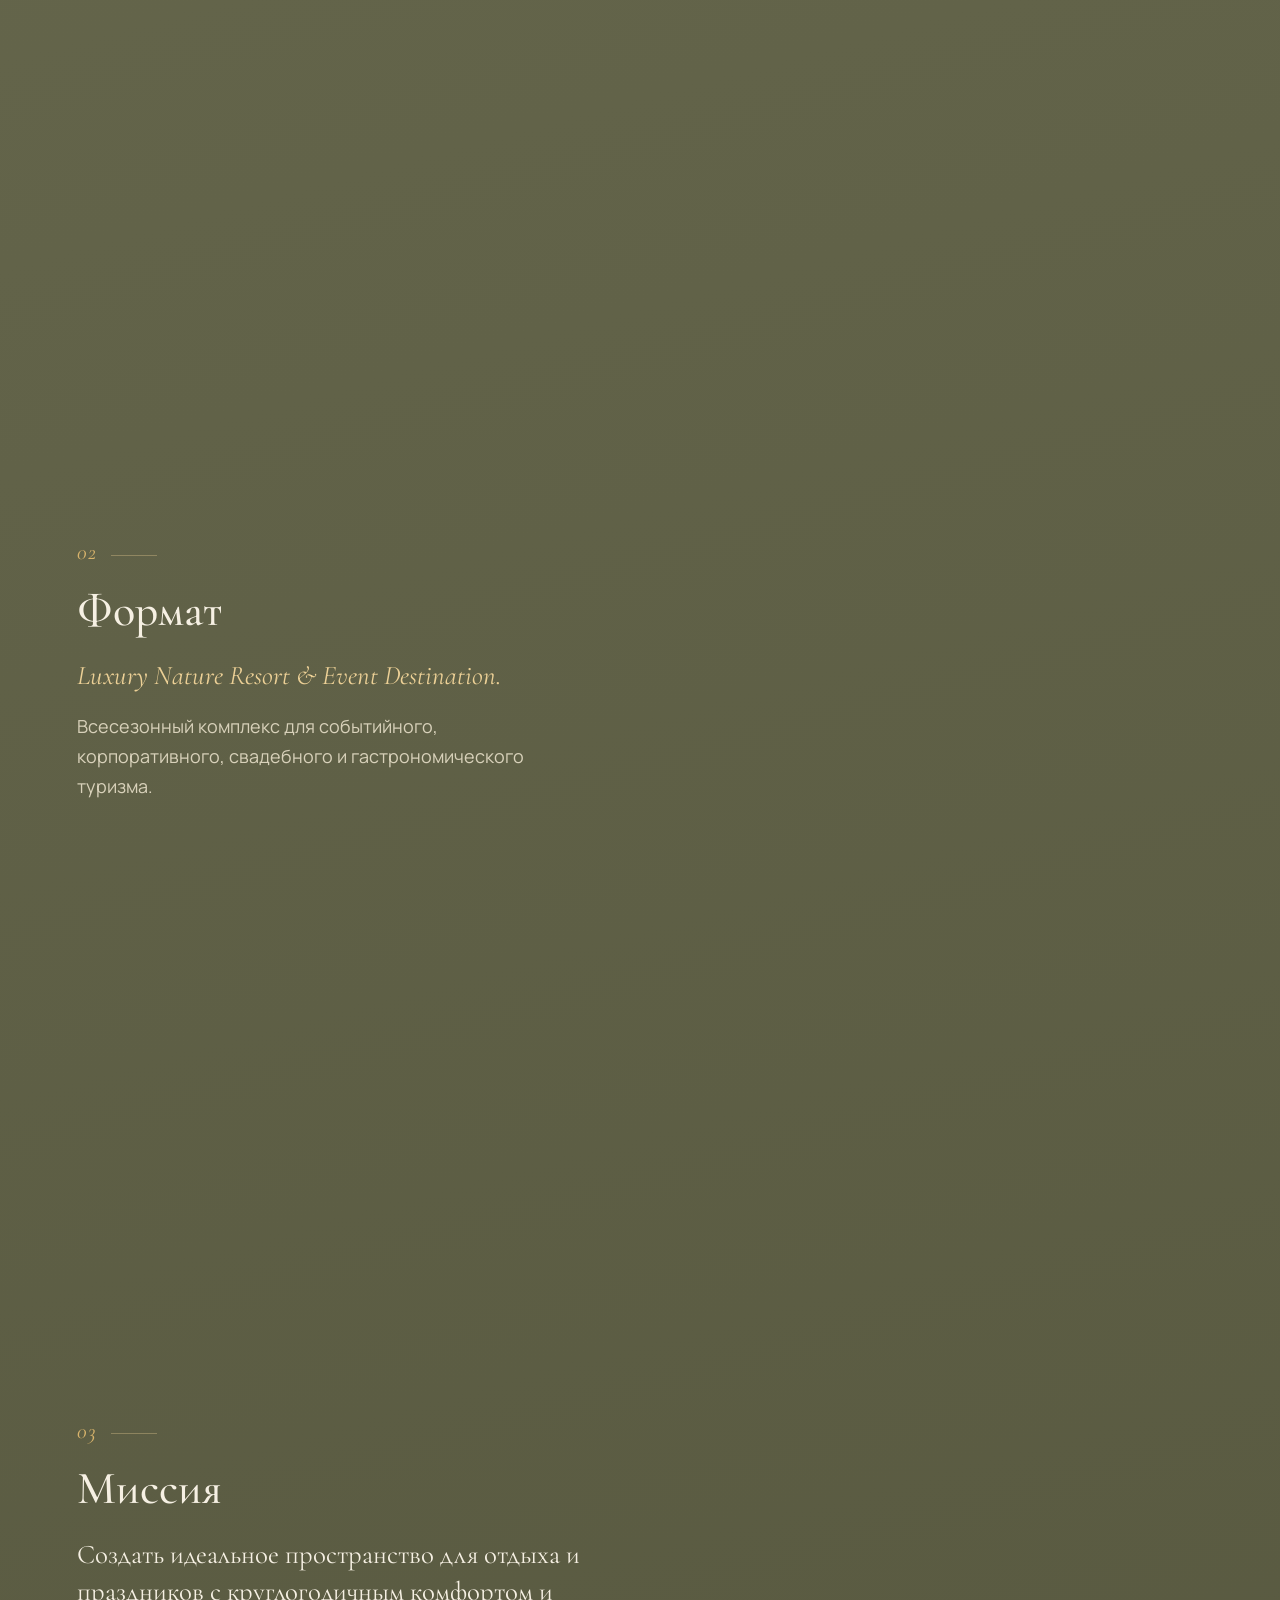
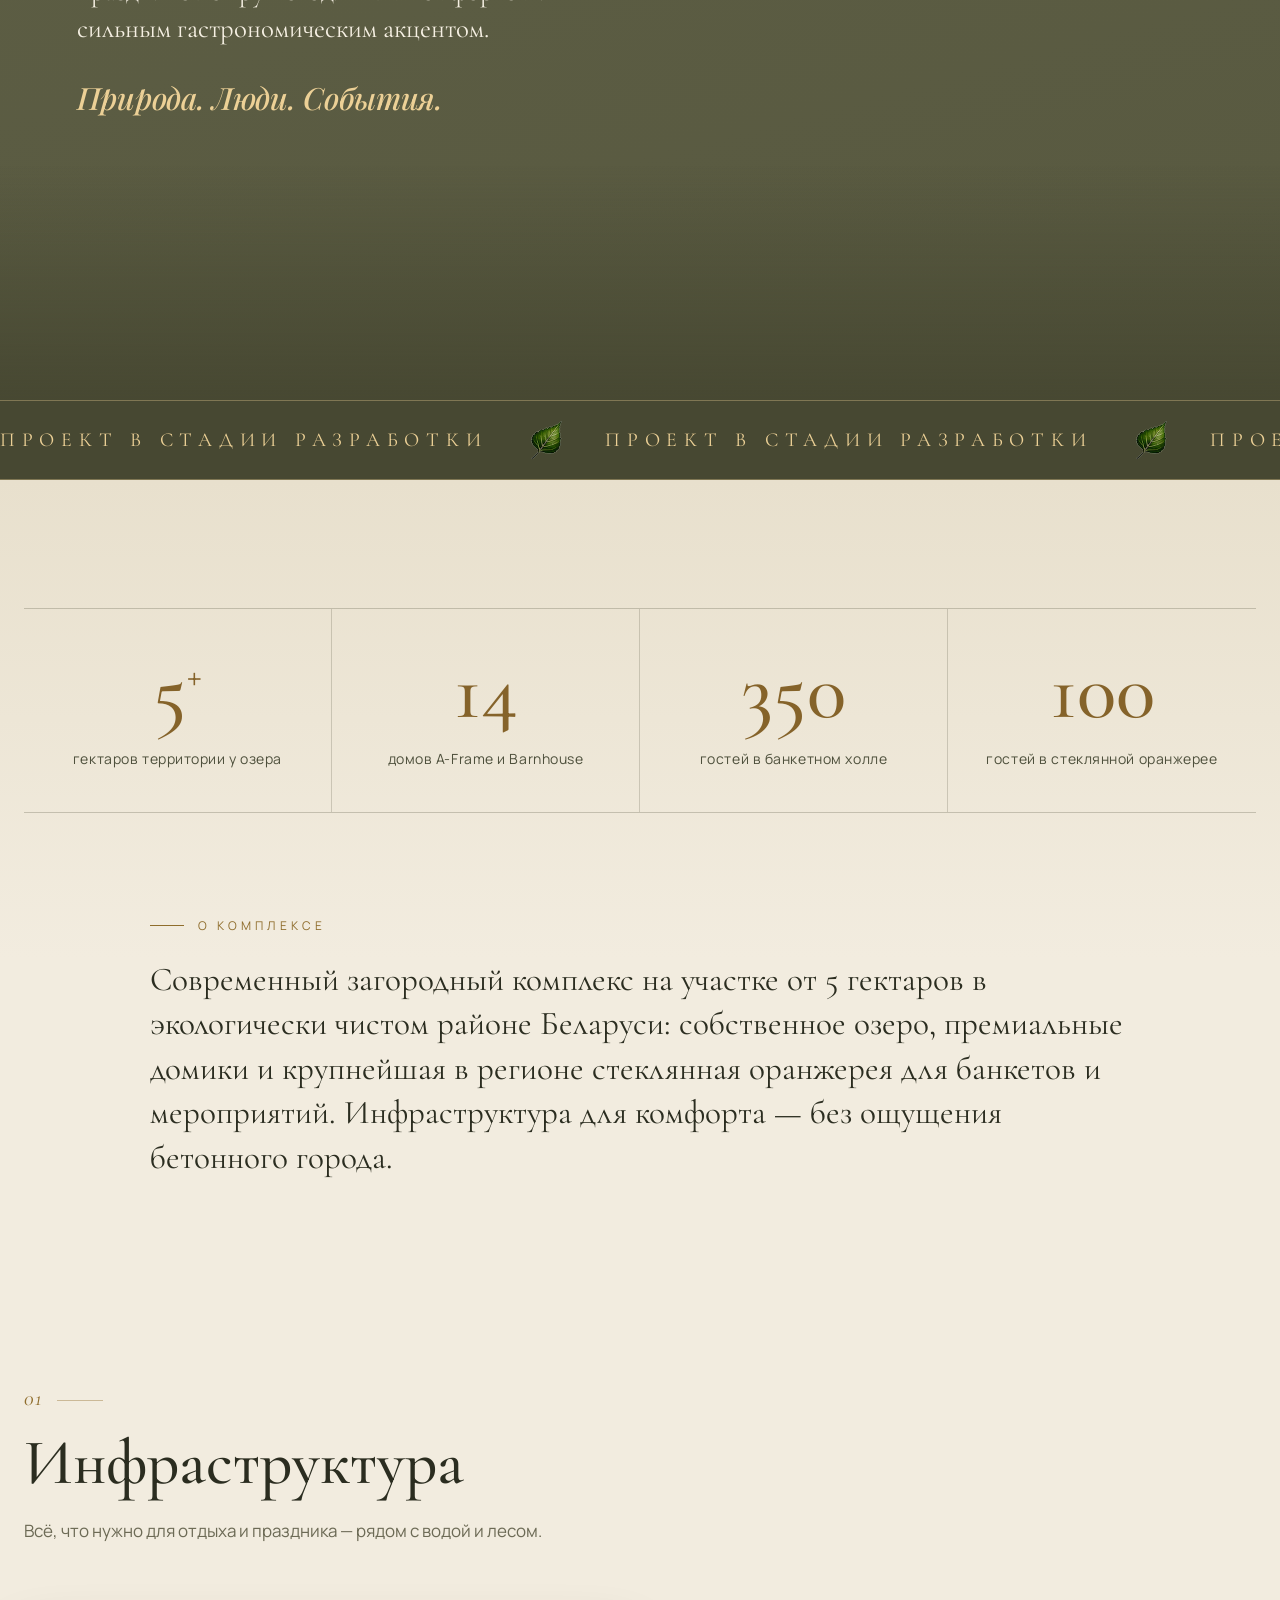
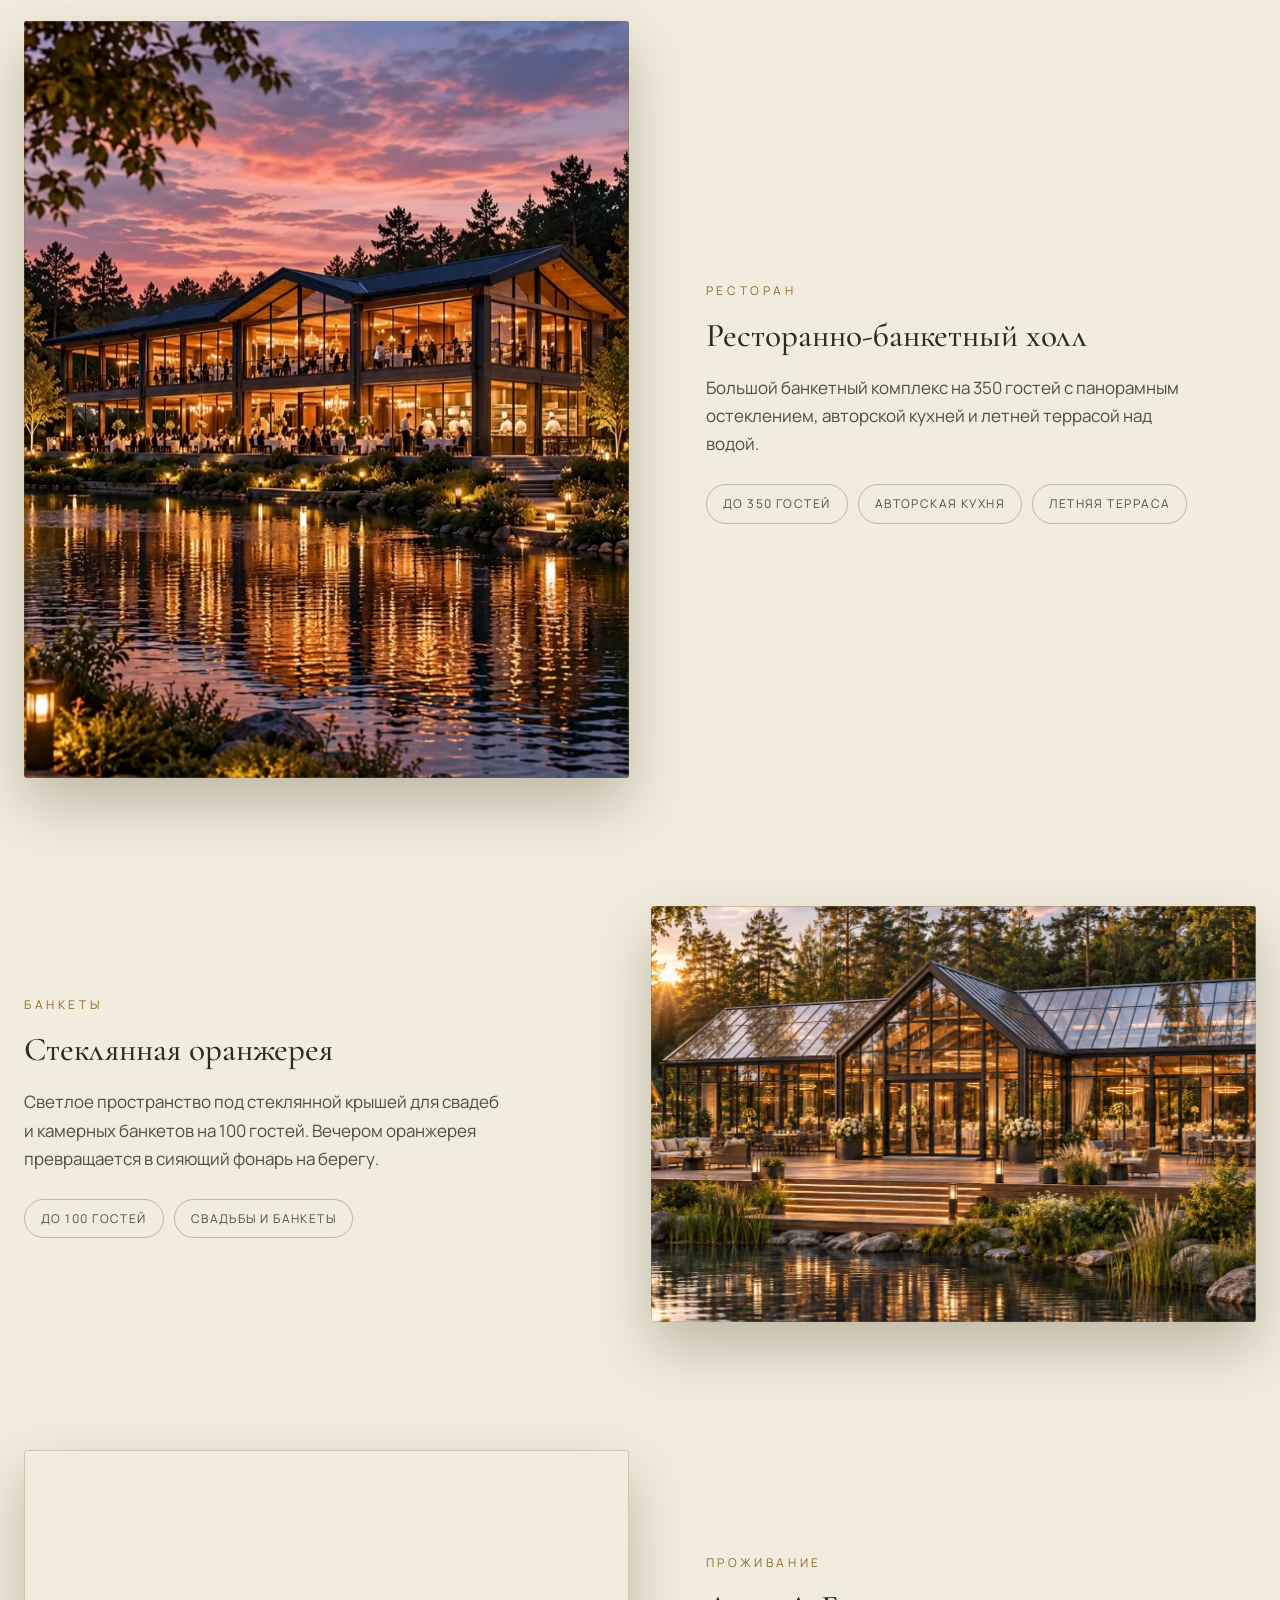
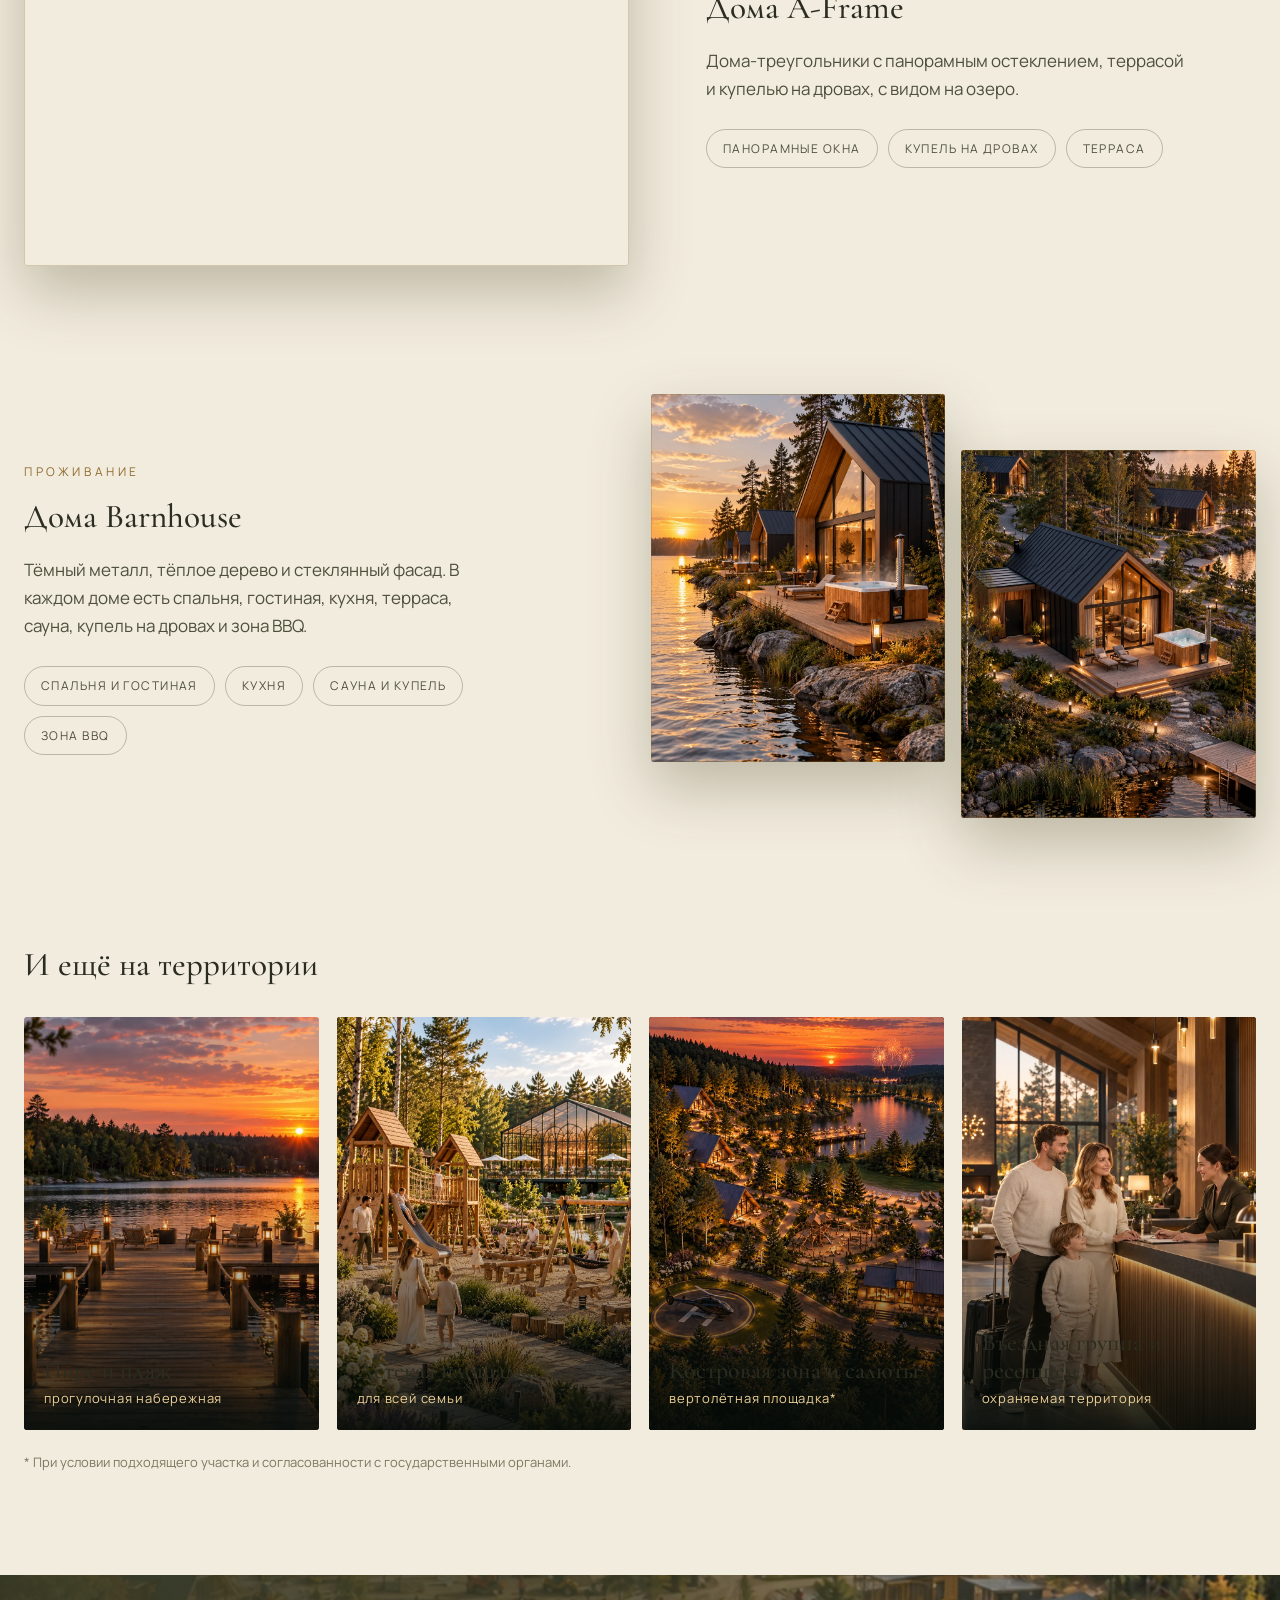
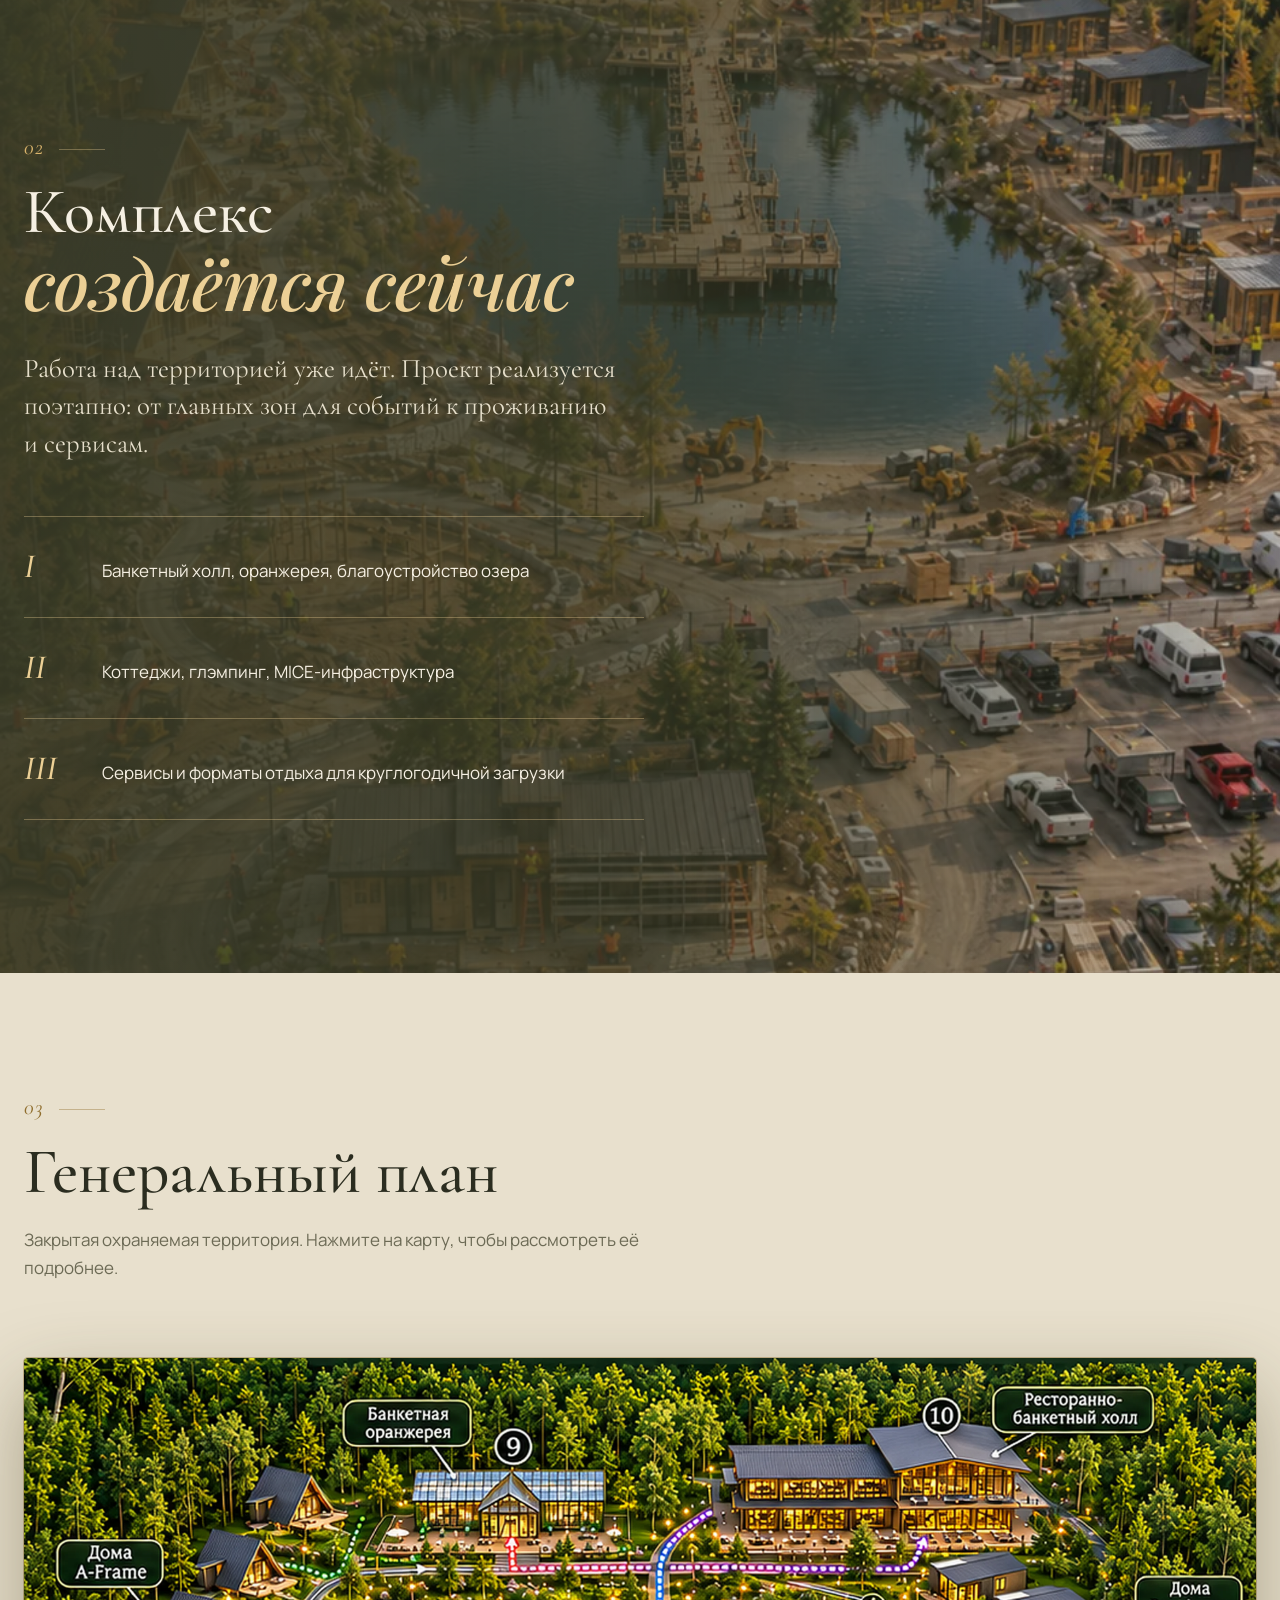
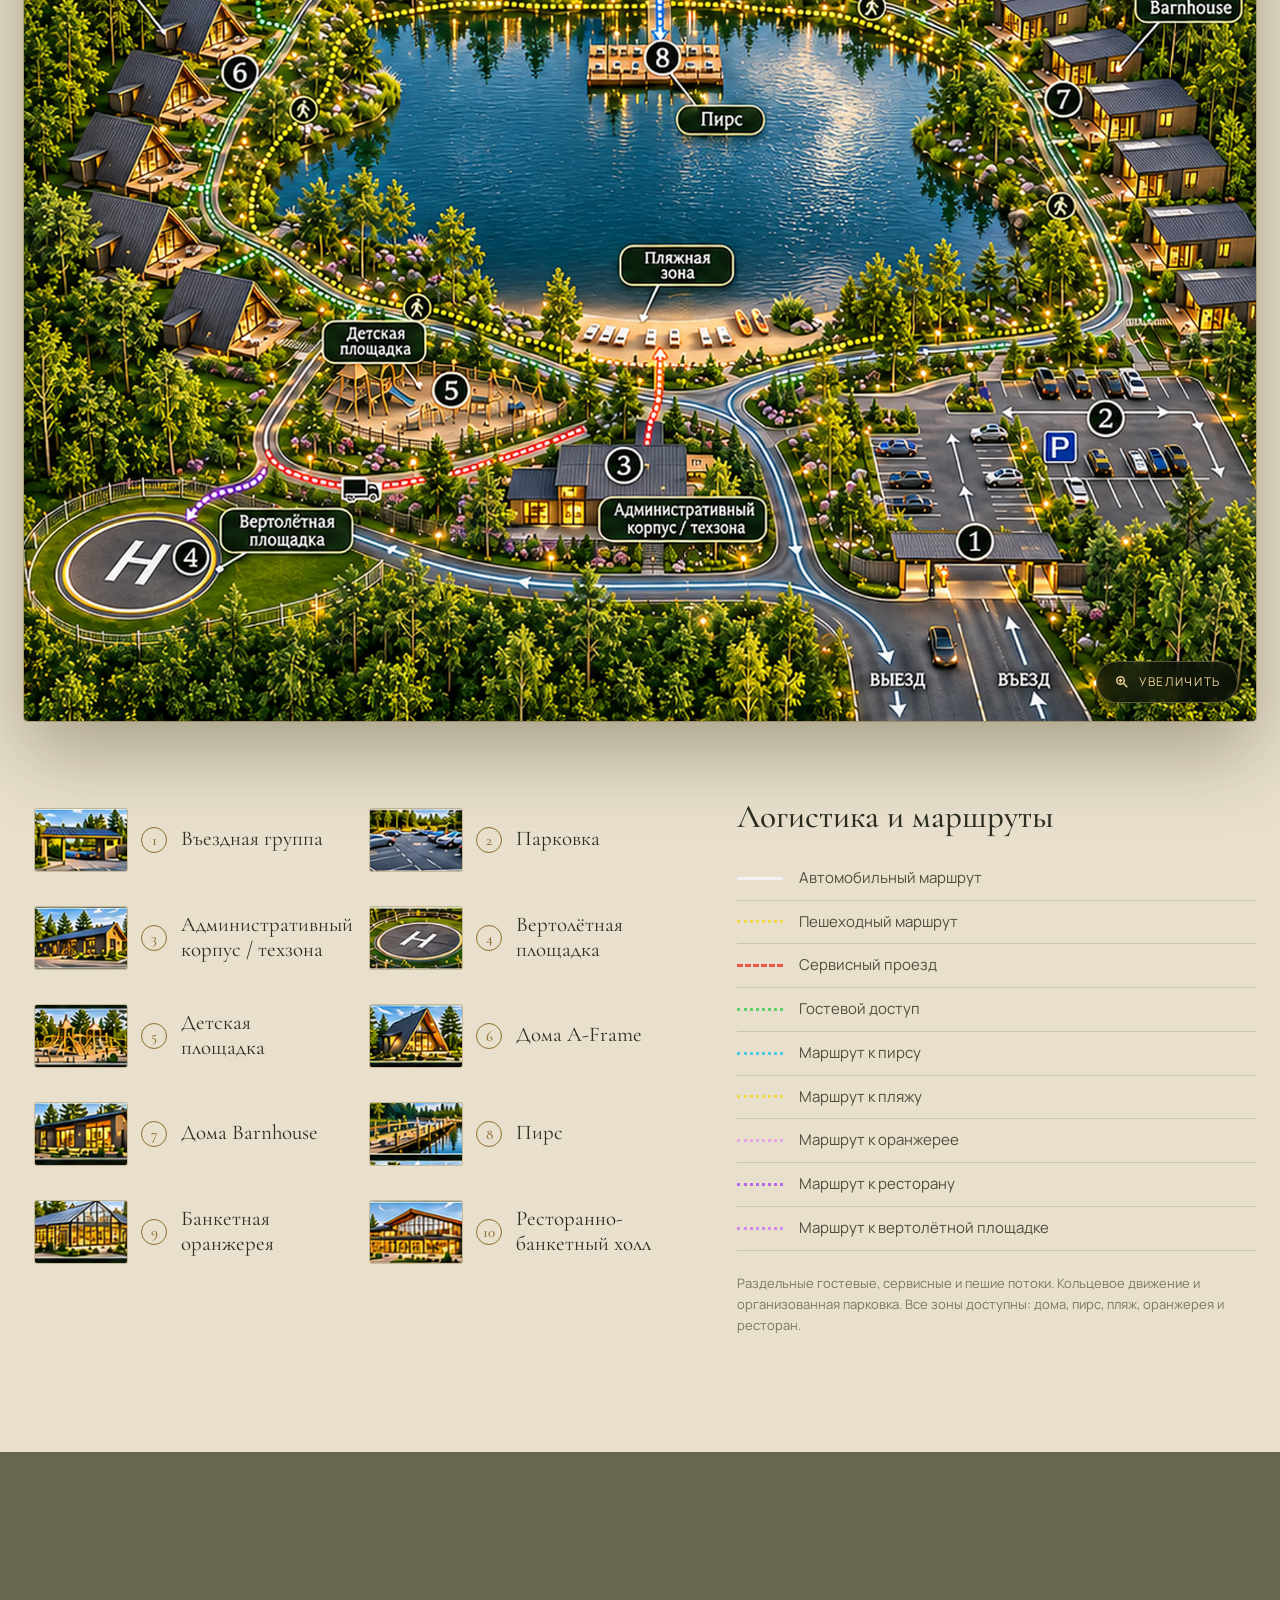
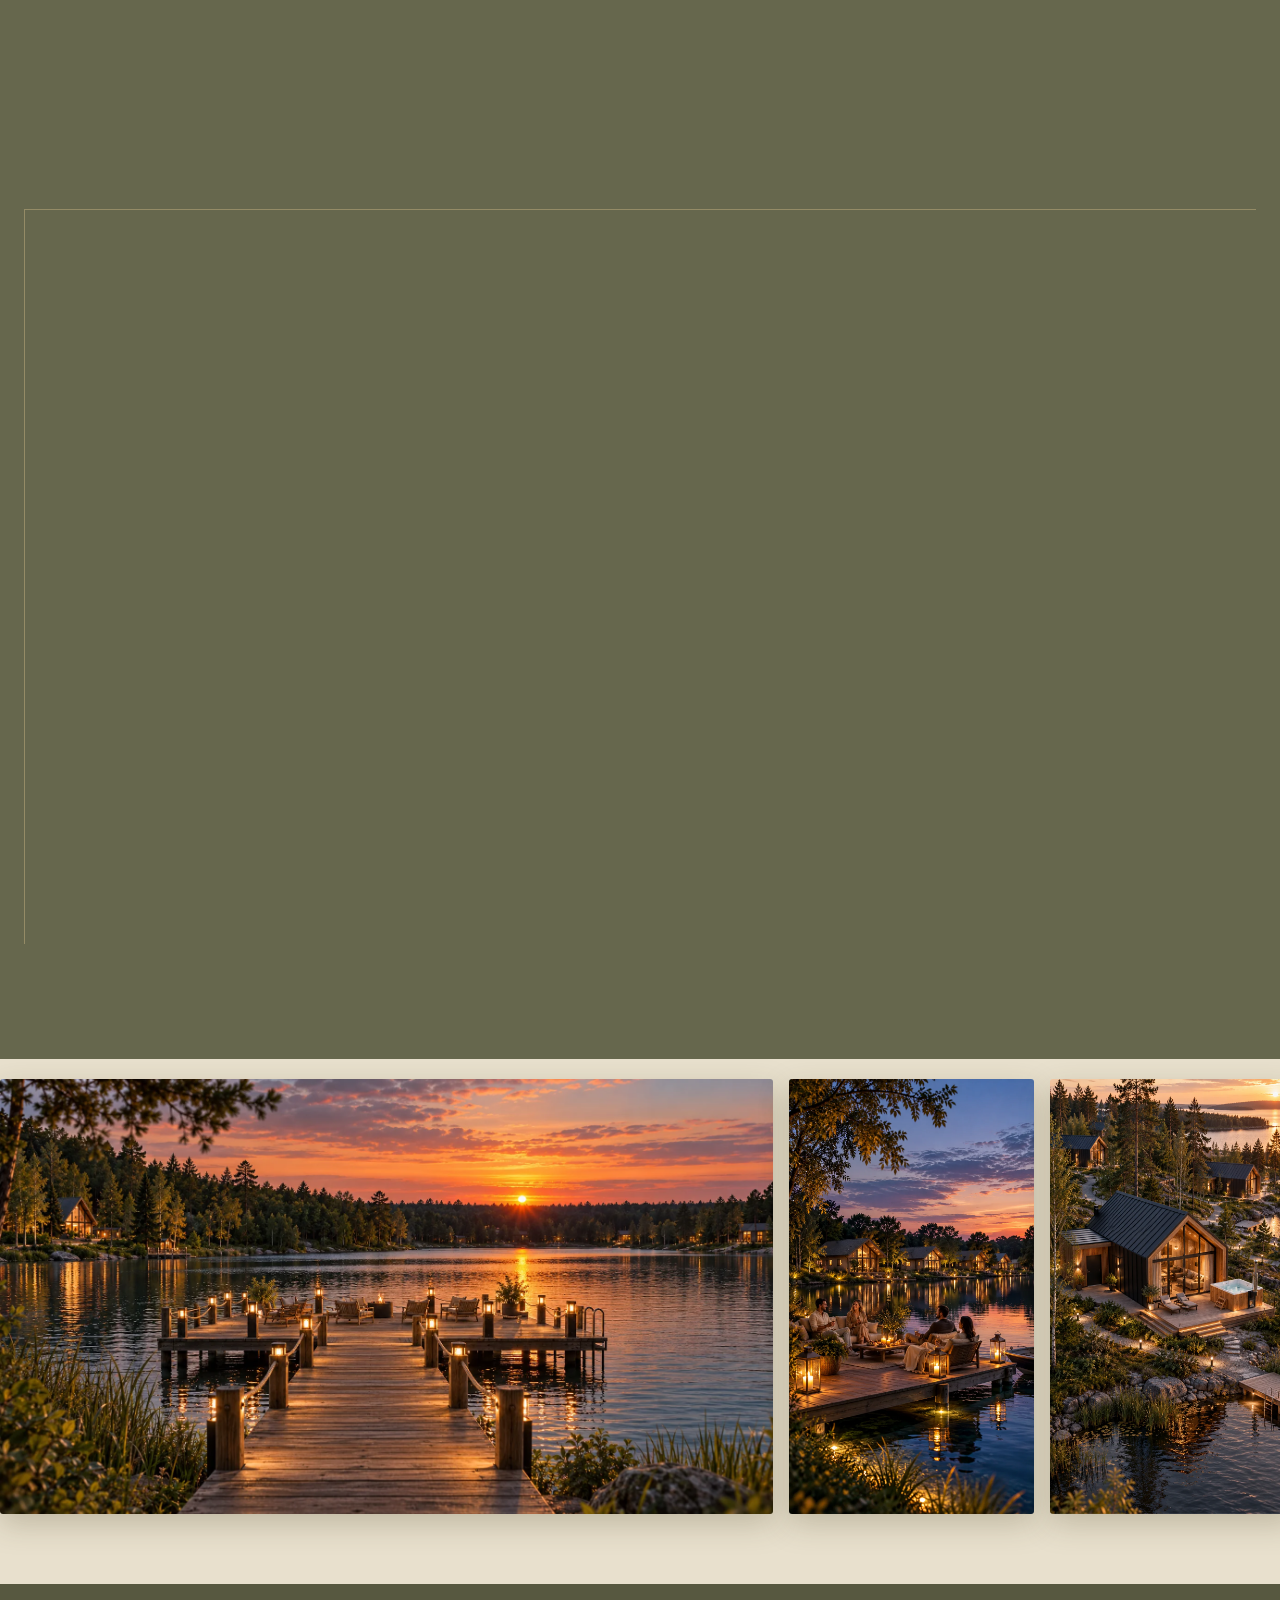
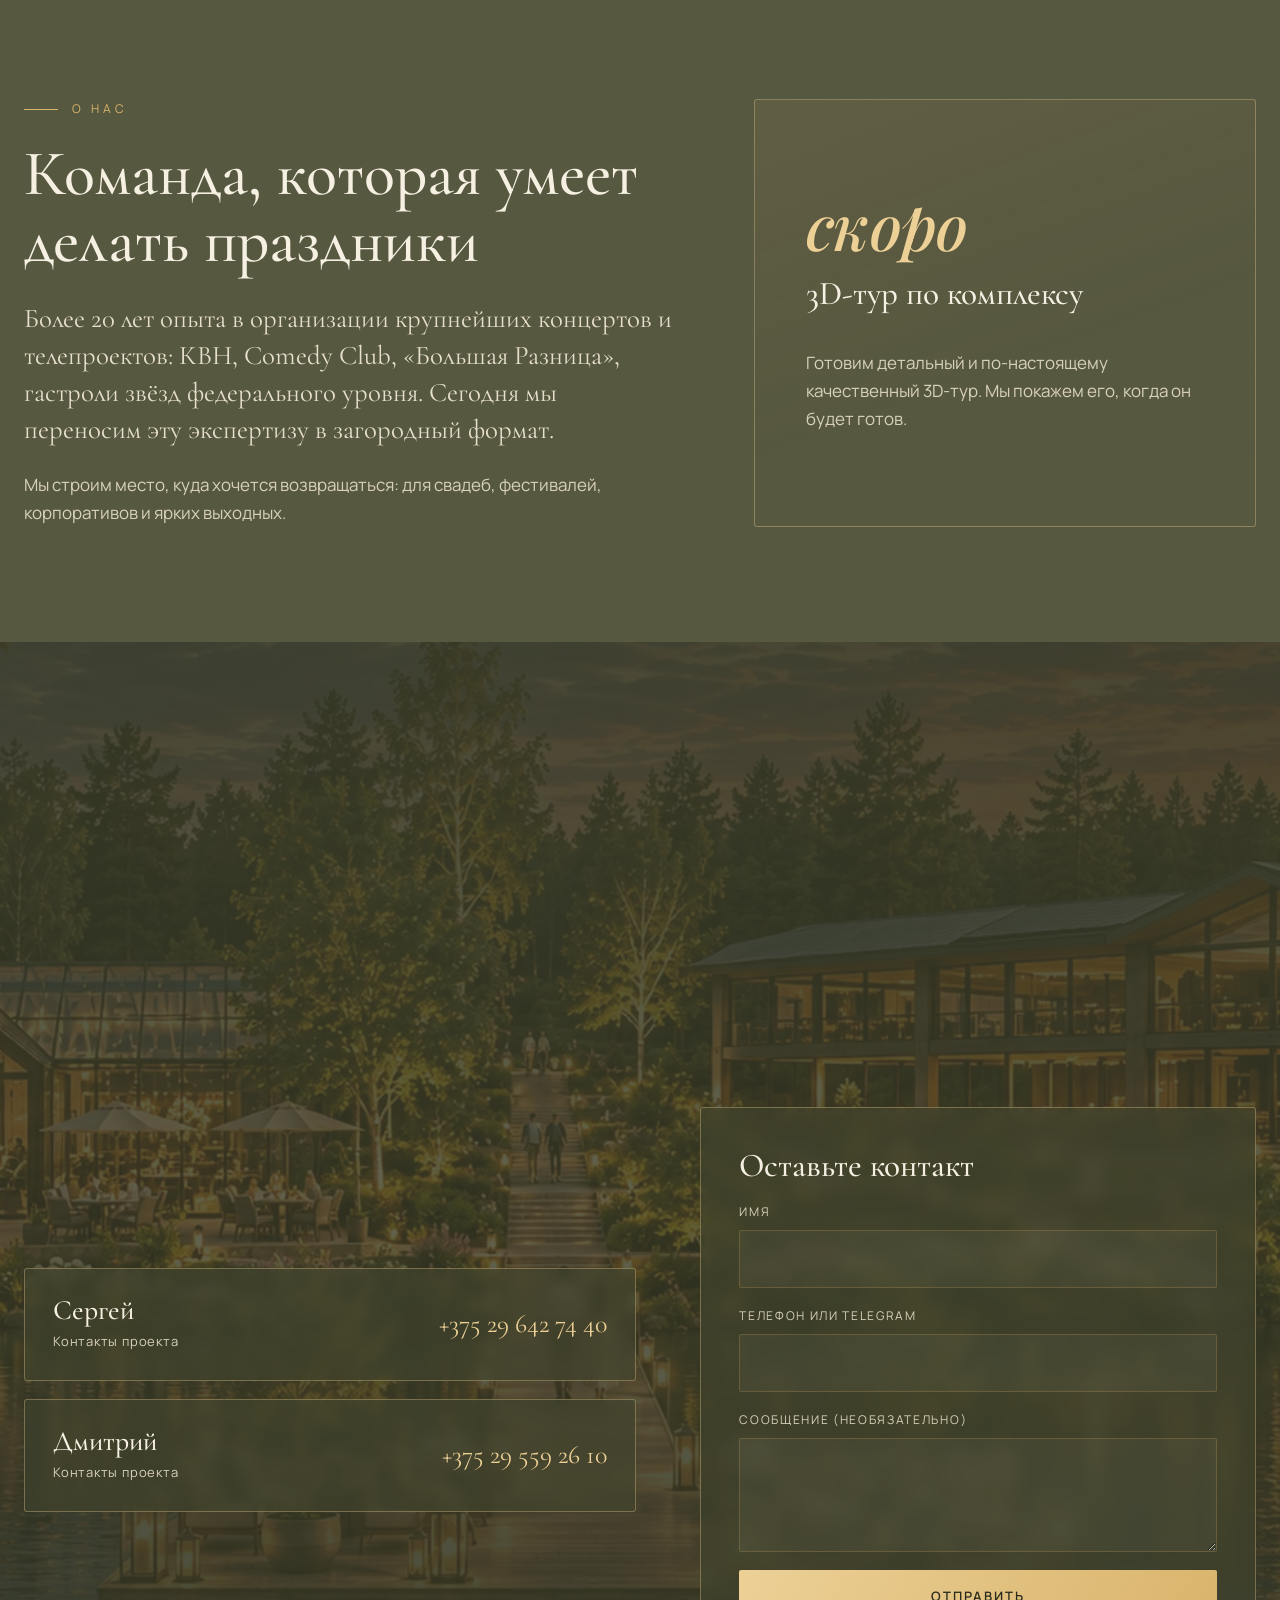
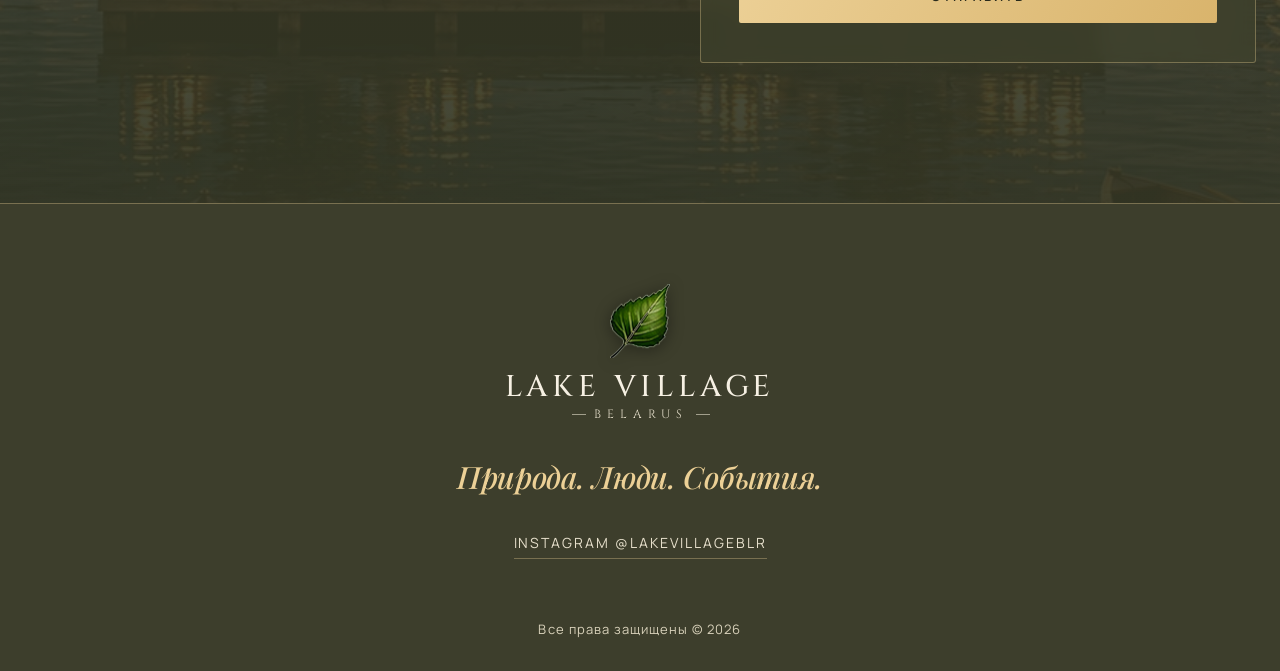
==== commit adfc0dc9: "Make v2 hero the main site Co-Authored-By: Claude Sonnet 5.5 <noreply@anthropic.com> Claude-Session:" ====
--- a/index.html
+++ b/index.html
@@ -3,7 +3,7 @@
 <head>
 <meta charset="utf-8">
 <meta name="viewport" content="width=device-width, initial-scale=1, viewport-fit=cover">
-<title>Lake Village Belarus — загородный комплекс у озера</title>
+<title>Lake Village Belarus</title>
 <meta name="description" content="Lake Village Belarus — загородный комплекс у озера: дома A-Frame и Barnhouse с купелями, ресторан, стеклянная оранжерея, пирс и пляж.">
 <meta name="theme-color" content="#5d5e45">
 <meta property="og:title" content="Lake Village Belarus">
@@ -14,8 +14,9 @@
 <link rel="stylesheet" href="css/fonts.css">
 <link rel="stylesheet" href="css/style.css">
 <link rel="stylesheet" href="css/palette.css">
+<link rel="stylesheet" href="css/v2.css">
 </head>
-<body>
+<body class="v2">
 <div class="progress" aria-hidden="true"><i></i></div>
 
 <!-- ============ HEADER ============ -->
@@ -79,6 +80,7 @@
   </div>
 
   <div class="split__media">
+    <div class="v2bg" aria-hidden="true"><video autoplay muted loop playsinline preload="metadata" tabindex="-1"><source src="assets/video/hero.mp4" type="video/mp4"></video></div>
     <div class="vframe">
       <div class="vwrap">
         <video id="heroVideo" autoplay muted loop playsinline preload="metadata" poster="assets/video/hero-poster.jpg">
--- a/css/v2.css
+++ b/css/v2.css
@@ -0,0 +1,29 @@
+/* v2 — первый блок с плавными градиентами для широких мониторов */
+@media (min-width:861px){
+  .v2 .split{display:block;position:relative;overflow:hidden;background:
+    radial-gradient(1000px 640px at 78% 12%,rgba(240,182,100,.20),transparent 62%),
+    linear-gradient(165deg,#6b6c51,#585940)}
+  .v2 .split__text{position:relative;z-index:3;width:min(52%,860px)}
+  .v2 .h1{font-size:clamp(34px,3.7vw,66px)}
+  .v2 .panel{max-width:600px}
+  .v2 .split__media{position:absolute;top:0;bottom:0;right:0;width:72%;z-index:1;pointer-events:none}
+  /* размытая подложка из того же ролика — заполняет любую ширину */
+  .v2 .v2bg{position:sticky;top:0;height:100svh;overflow:hidden;
+    -webkit-mask-image:linear-gradient(to right,transparent 0,rgba(0,0,0,.55) 18%,#000 42%);
+            mask-image:linear-gradient(to right,transparent 0,rgba(0,0,0,.55) 18%,#000 42%)}
+  .v2 .v2bg video{position:absolute;inset:-8%;width:116%;height:116%;object-fit:cover;filter:blur(46px) saturate(1.1) brightness(.85)}
+  .v2 .v2bg::after{content:"";position:absolute;inset:0;background:linear-gradient(90deg,rgba(96,97,72,.55),rgba(96,97,72,.28) 55%,rgba(96,97,72,.4))}
+  /* основной вертикальный ролик с растушёванными краями */
+  .v2 .vframe{position:absolute;inset:0;display:block;padding:0}
+  .v2 .vframe .vwrap{position:sticky;top:0;height:100svh;width:auto;margin-left:auto;margin-right:12%;aspect-ratio:9/16}
+  .v2 .vwrap video{border-radius:0;box-shadow:none;background:transparent;
+    -webkit-mask-image:linear-gradient(to right,transparent 0,#000 26%,#000 74%,transparent 100%),linear-gradient(to bottom,transparent 0,#000 16%,#000 84%,transparent 100%);
+    -webkit-mask-composite:source-in;
+            mask-image:linear-gradient(to right,transparent 0,#000 26%,#000 74%,transparent 100%),linear-gradient(to bottom,transparent 0,#000 16%,#000 84%,transparent 100%);
+            mask-composite:intersect}
+  .v2 .corner,.v2 .glow{display:none}
+  /* плавный выход из блока в бегущую строку */
+  .v2 .split::after{content:"";position:absolute;left:0;right:0;bottom:0;height:26vh;z-index:4;pointer-events:none;background:linear-gradient(transparent,#474832)}
+  .v2 .split::before{content:"";position:absolute;left:0;right:0;top:0;height:18vh;z-index:4;pointer-events:none;background:linear-gradient(rgba(84,85,62,.7),transparent)}
+}
+@media (max-width:860px){ .v2 .v2bg{display:none} }
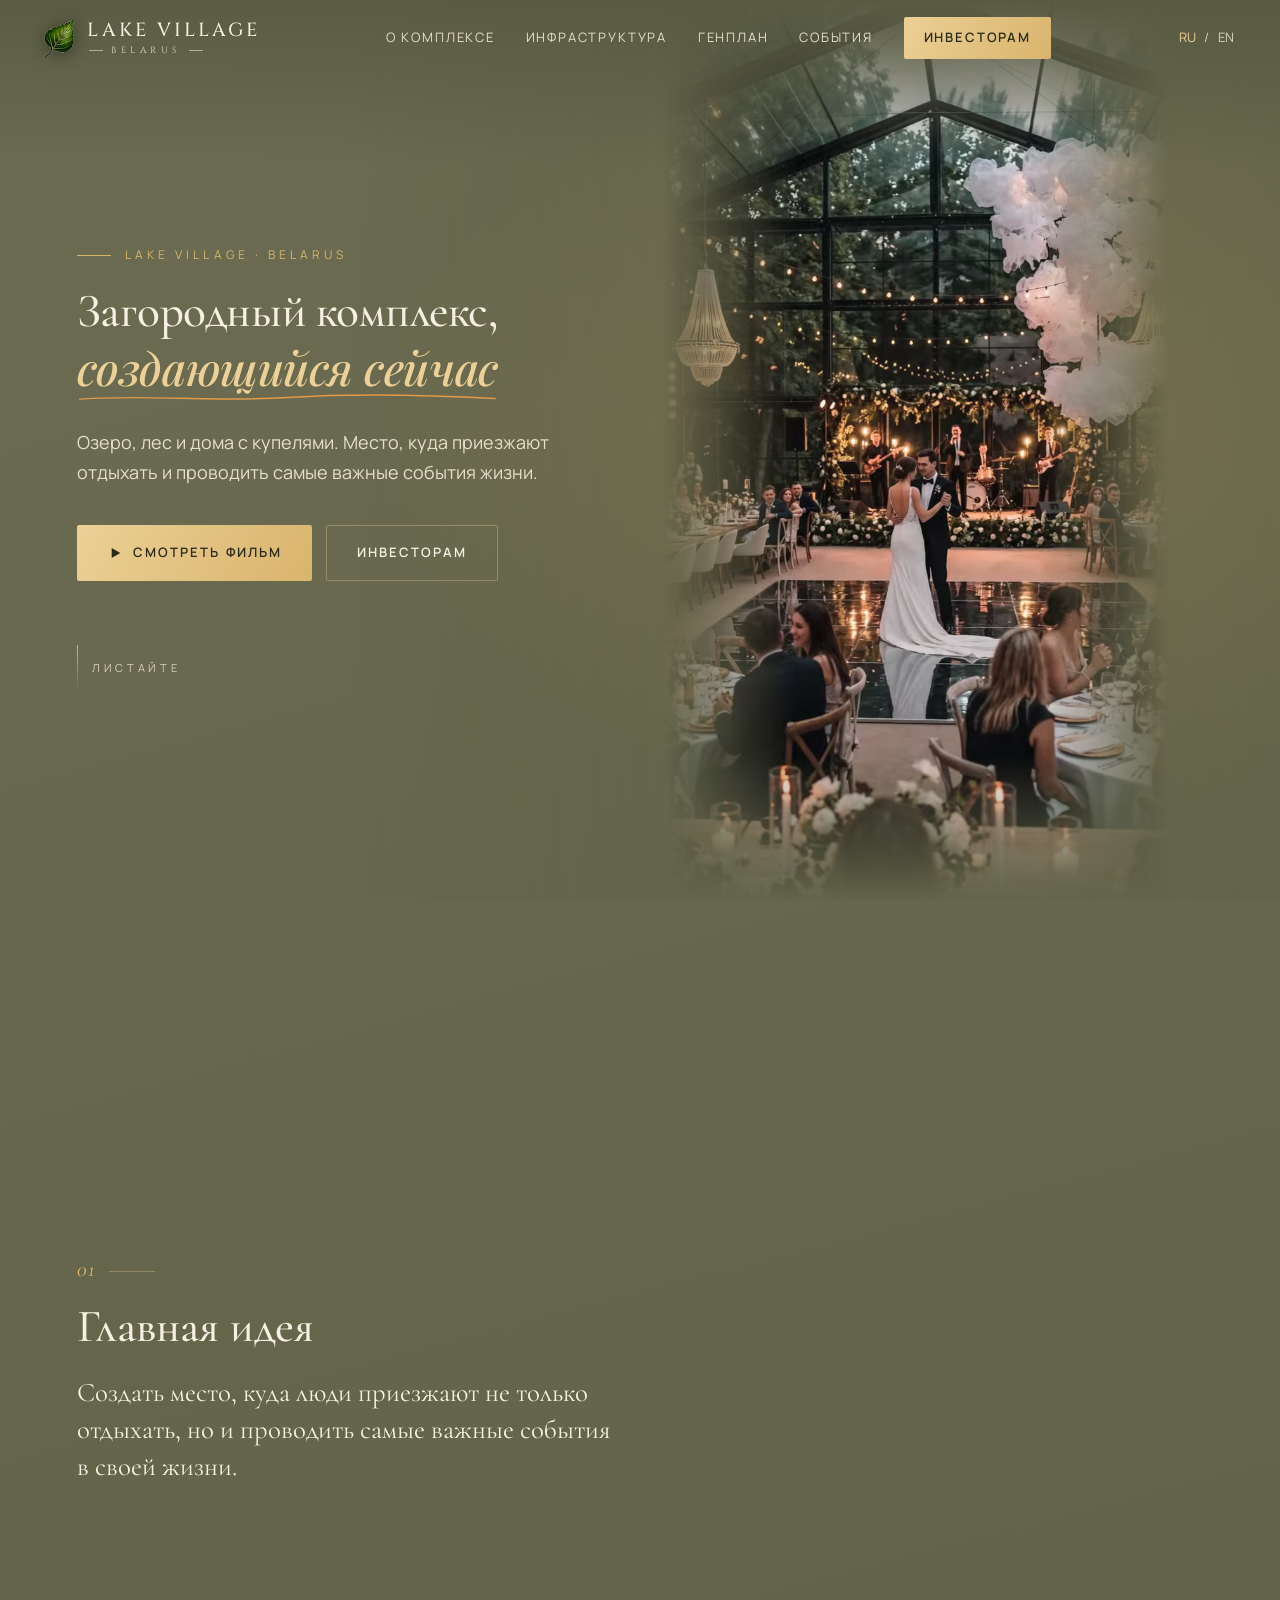
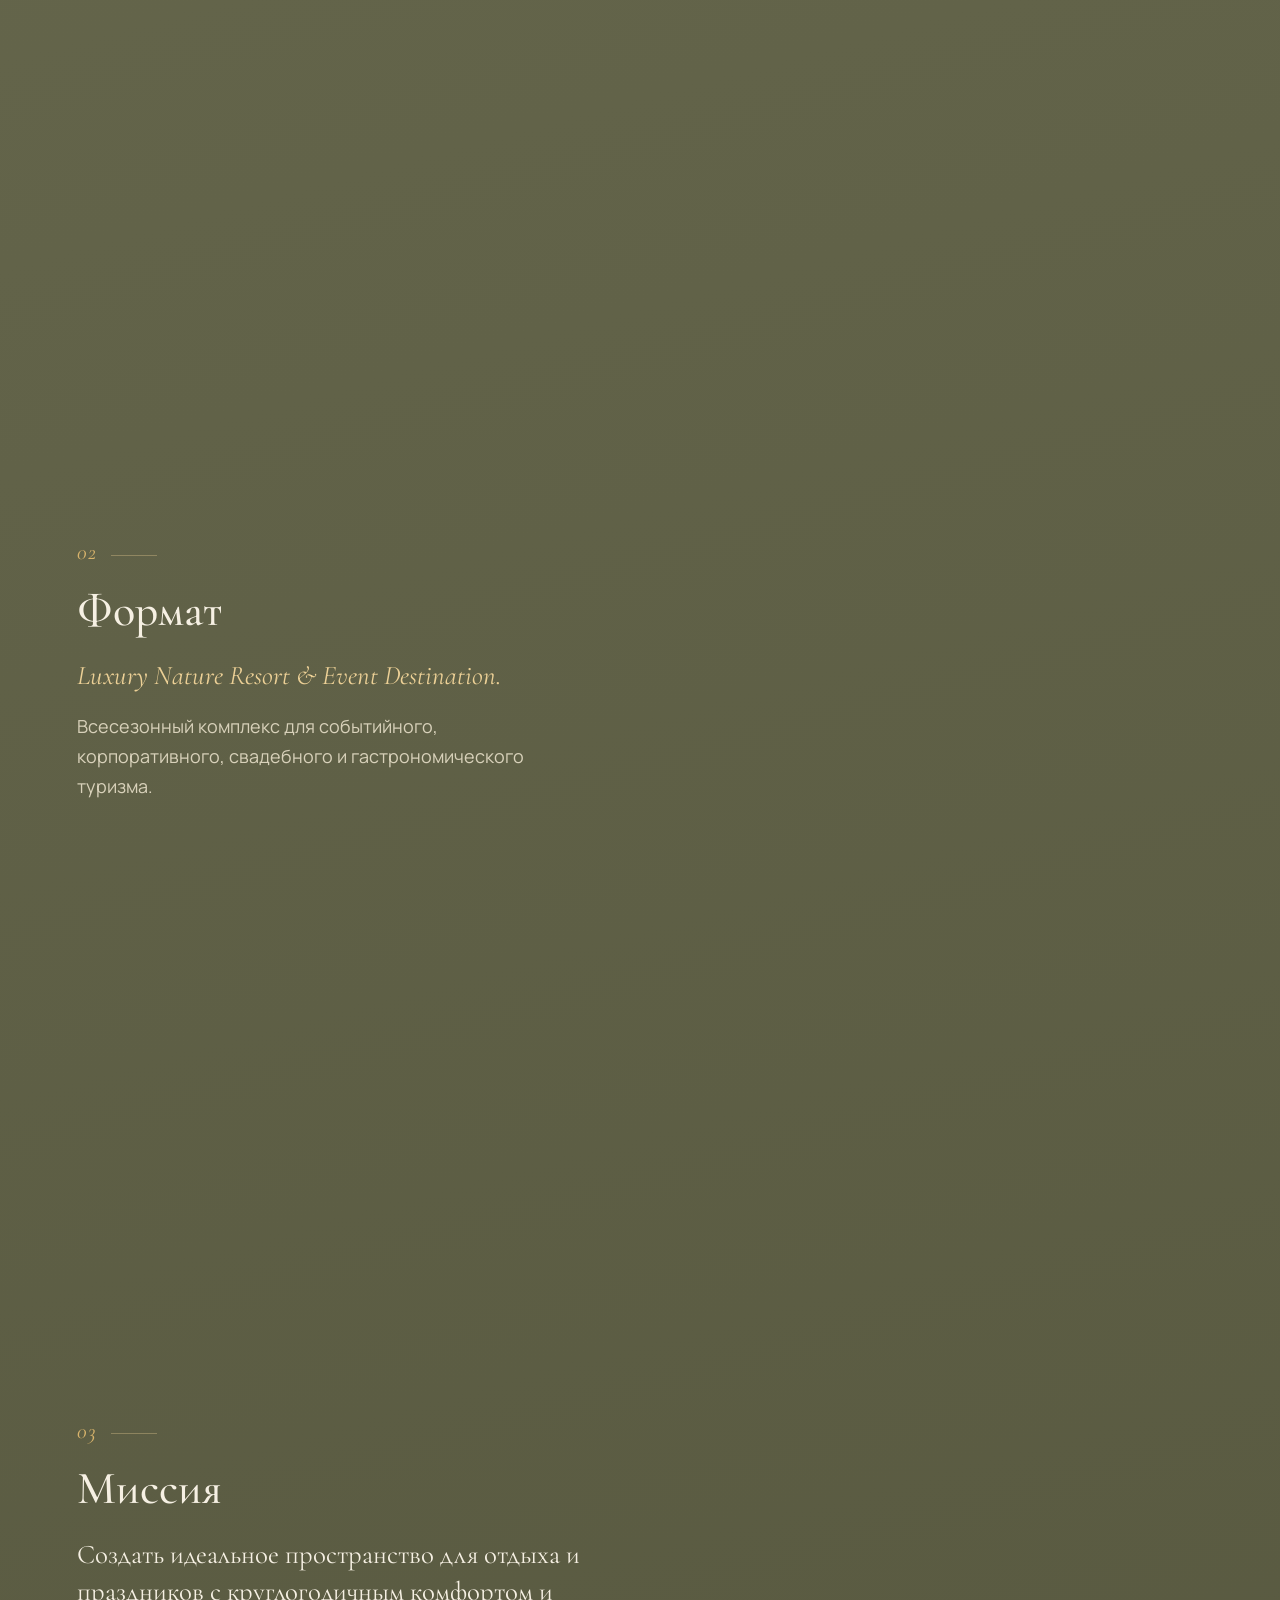
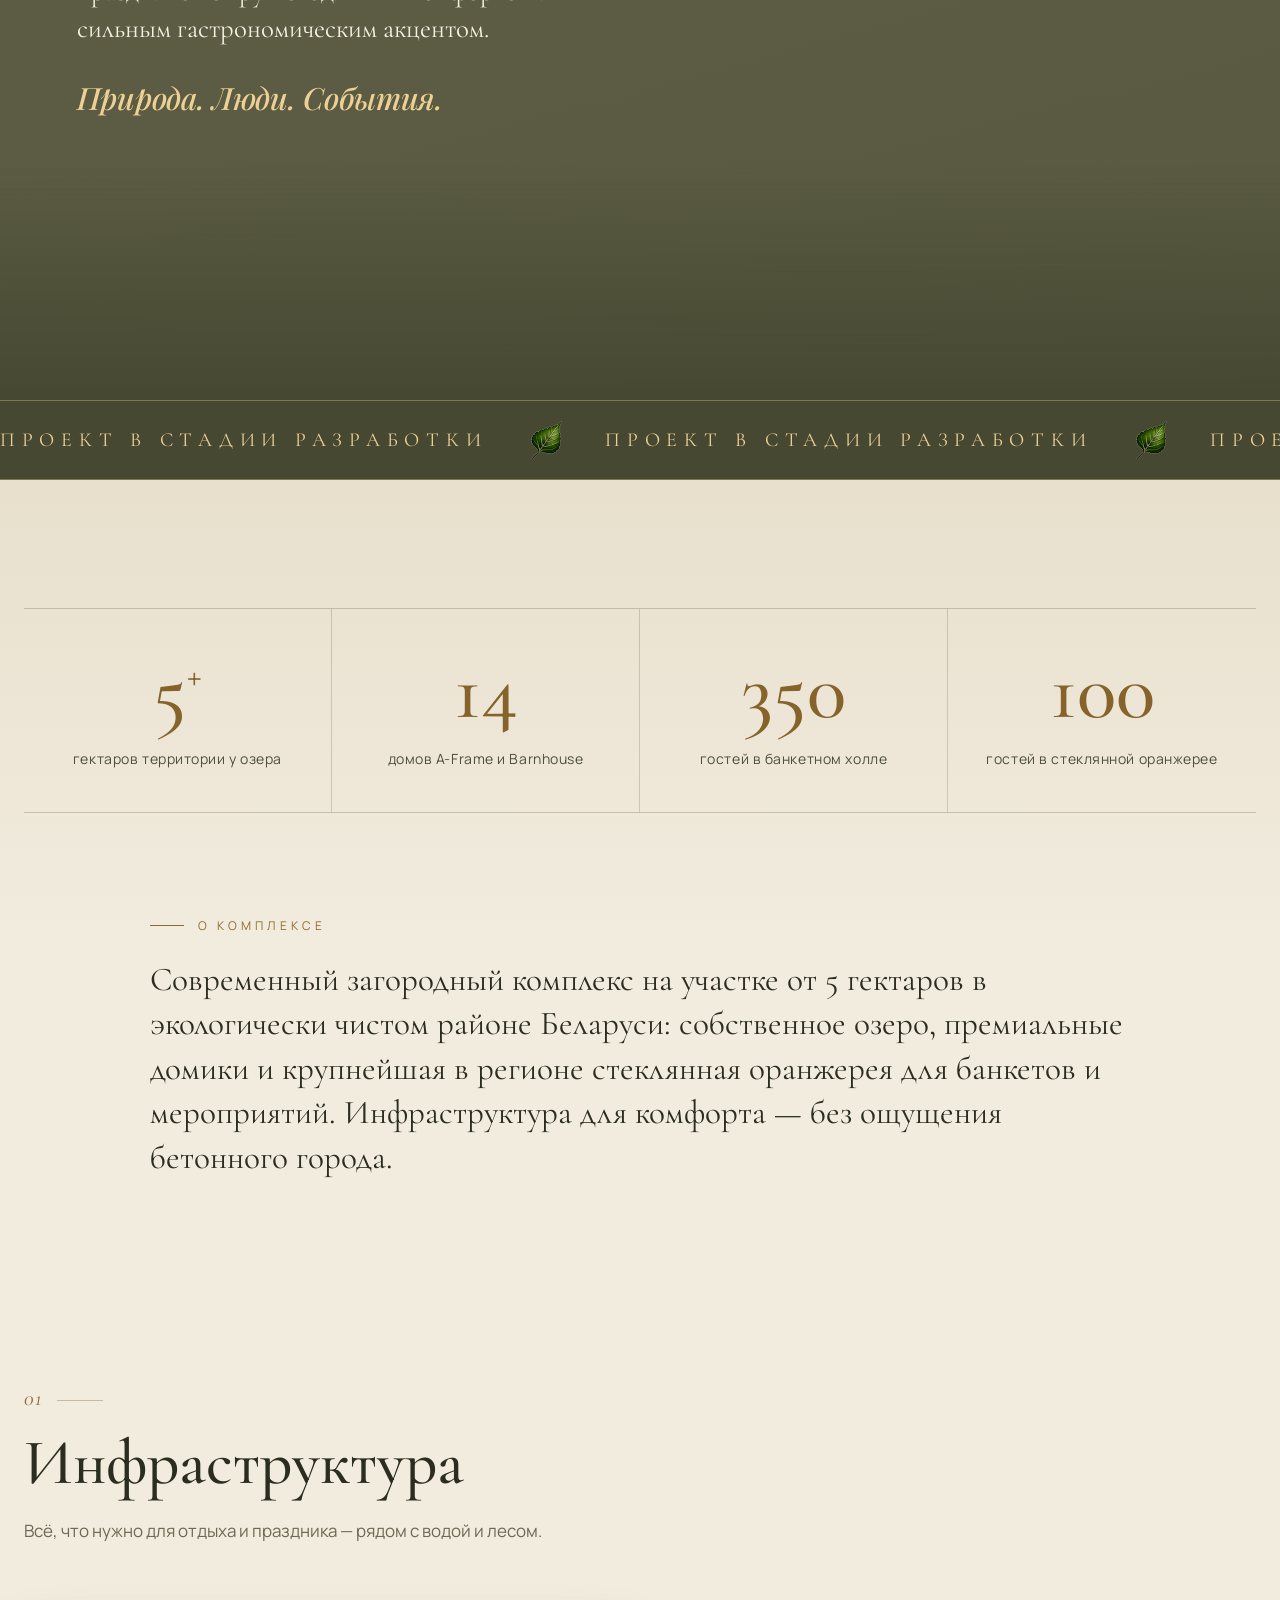
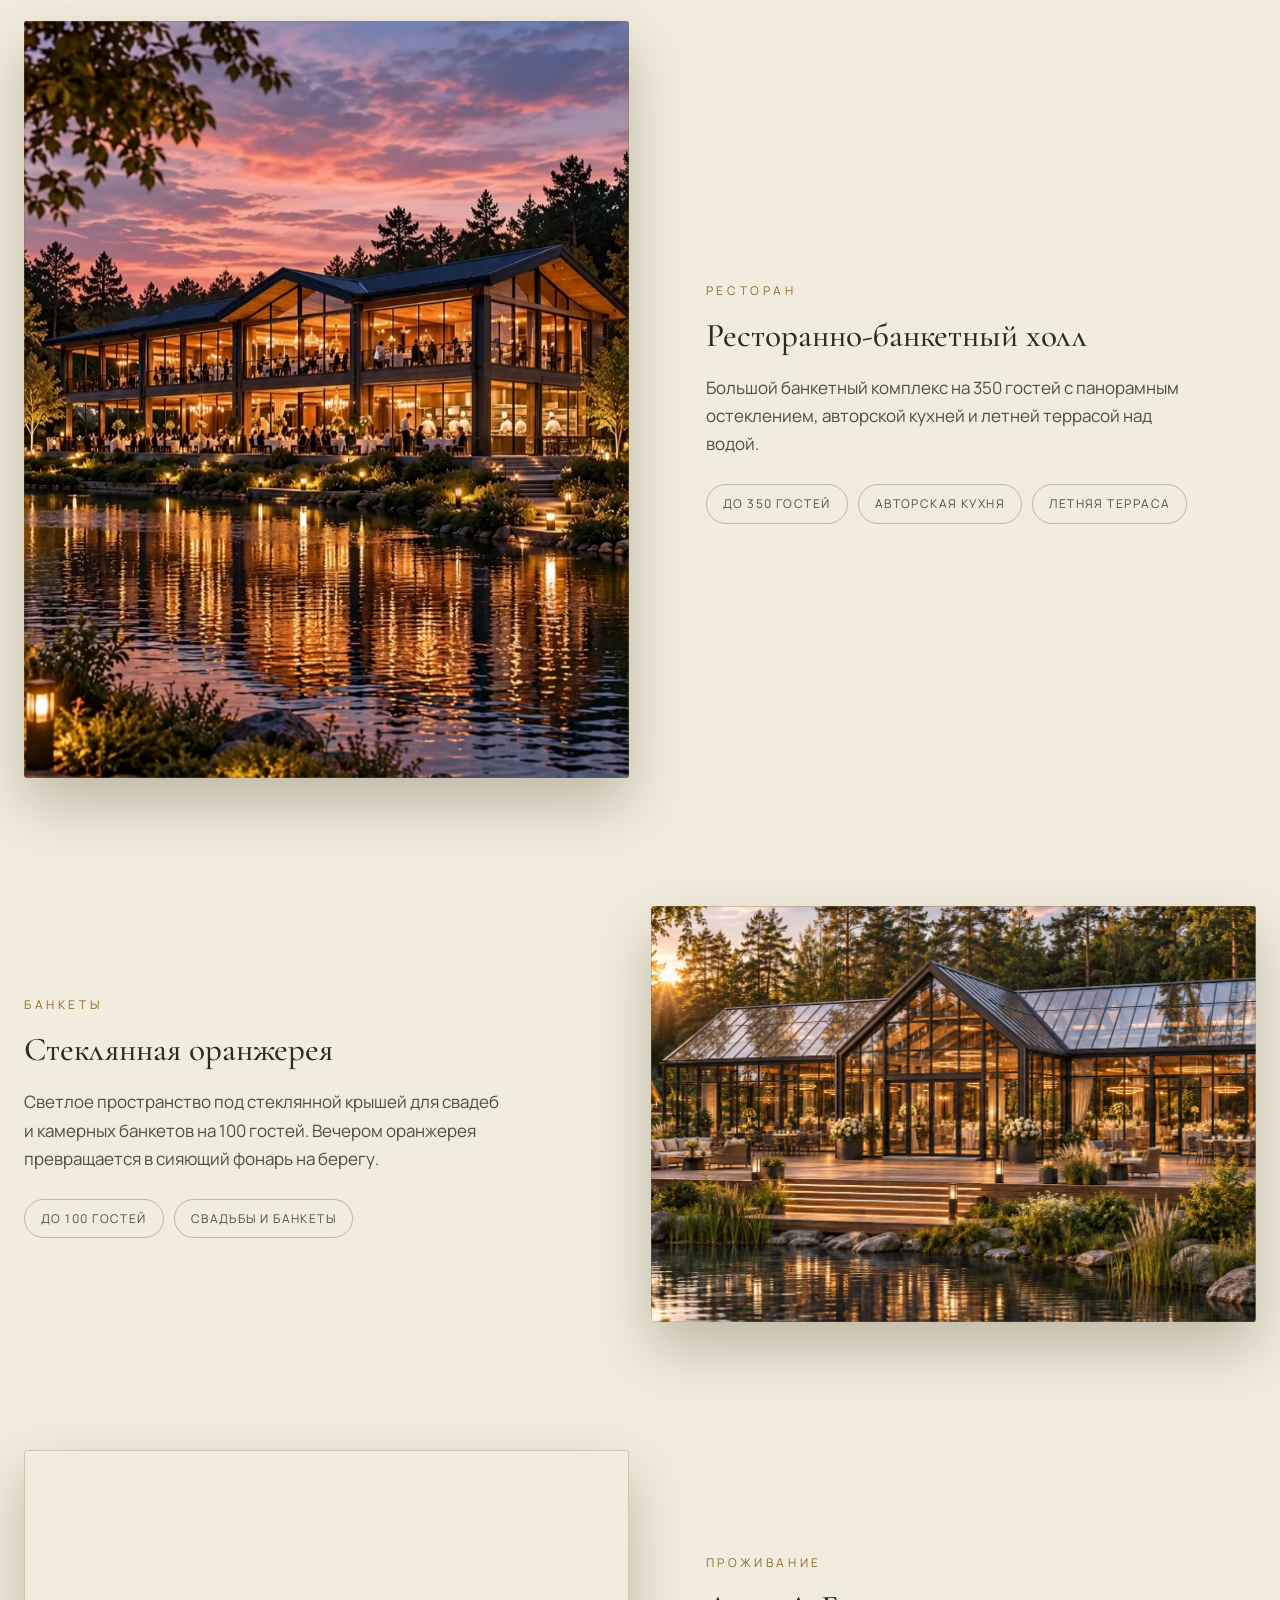
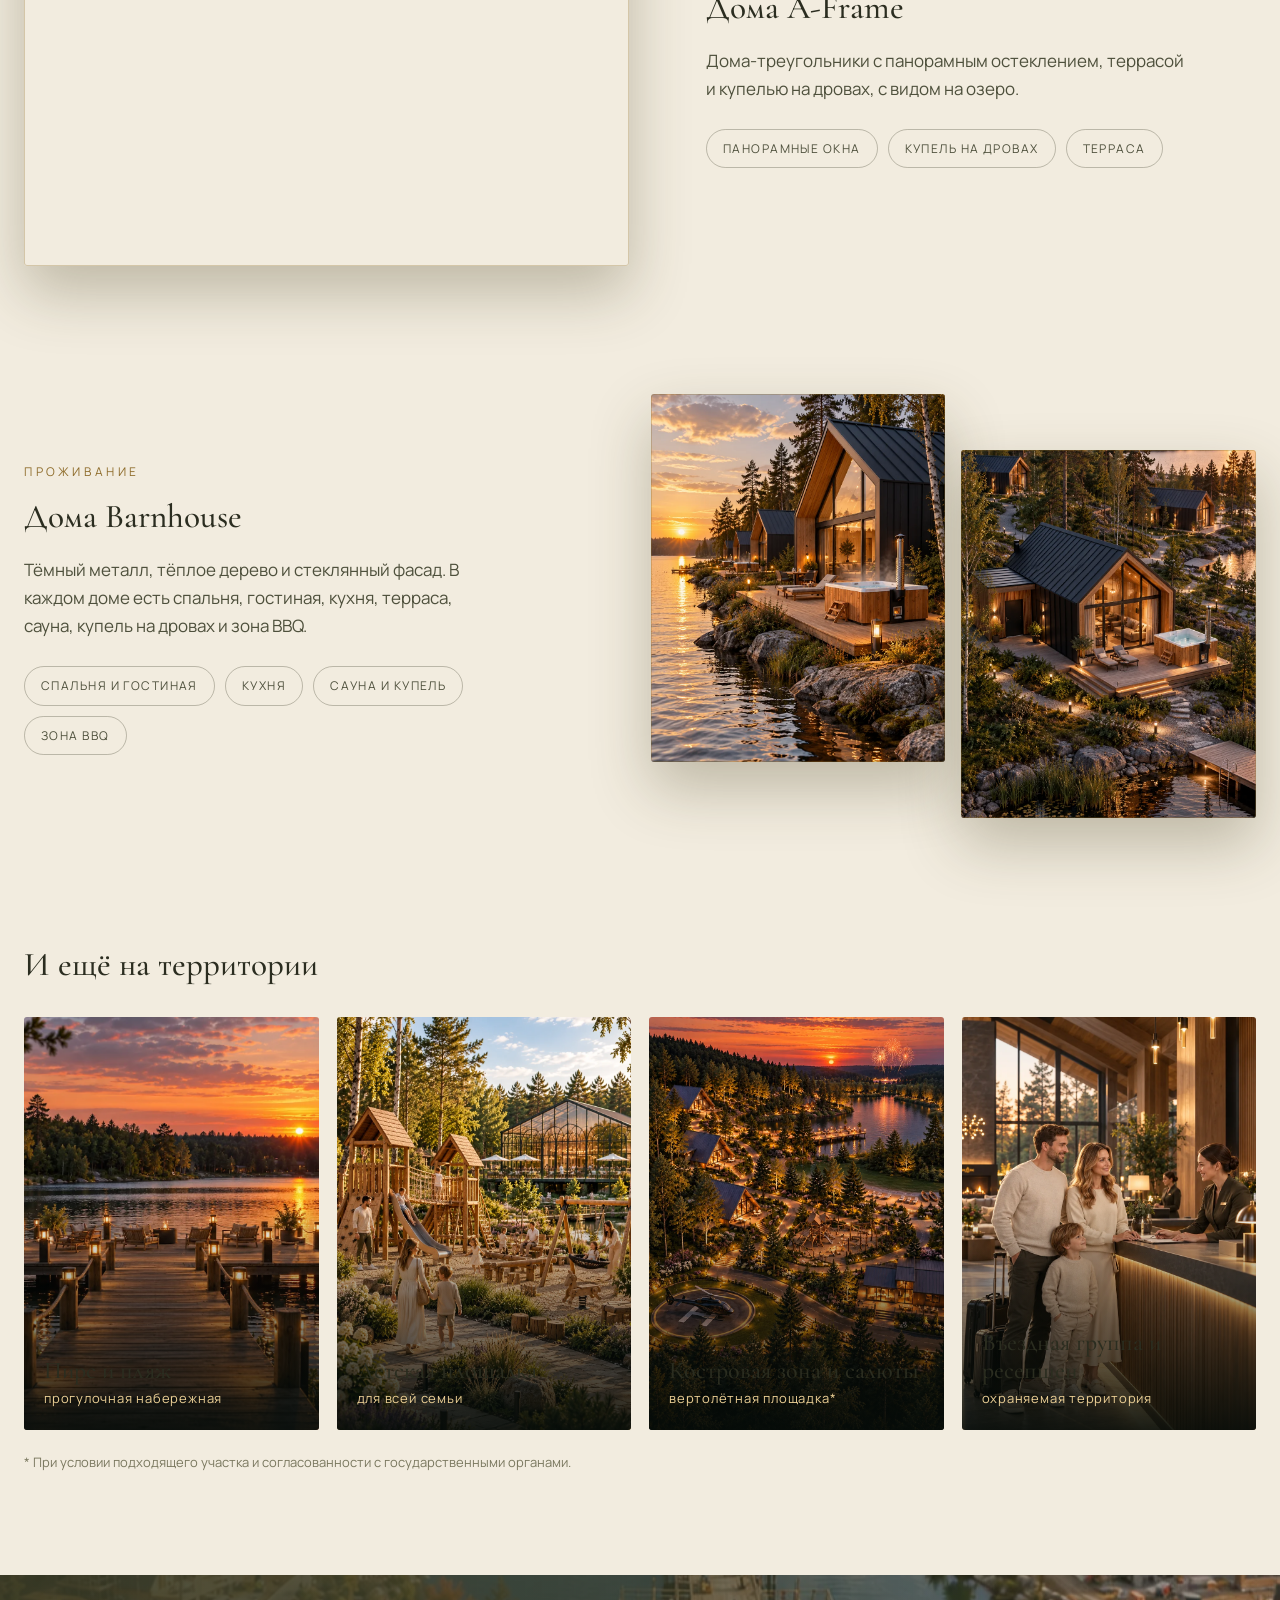
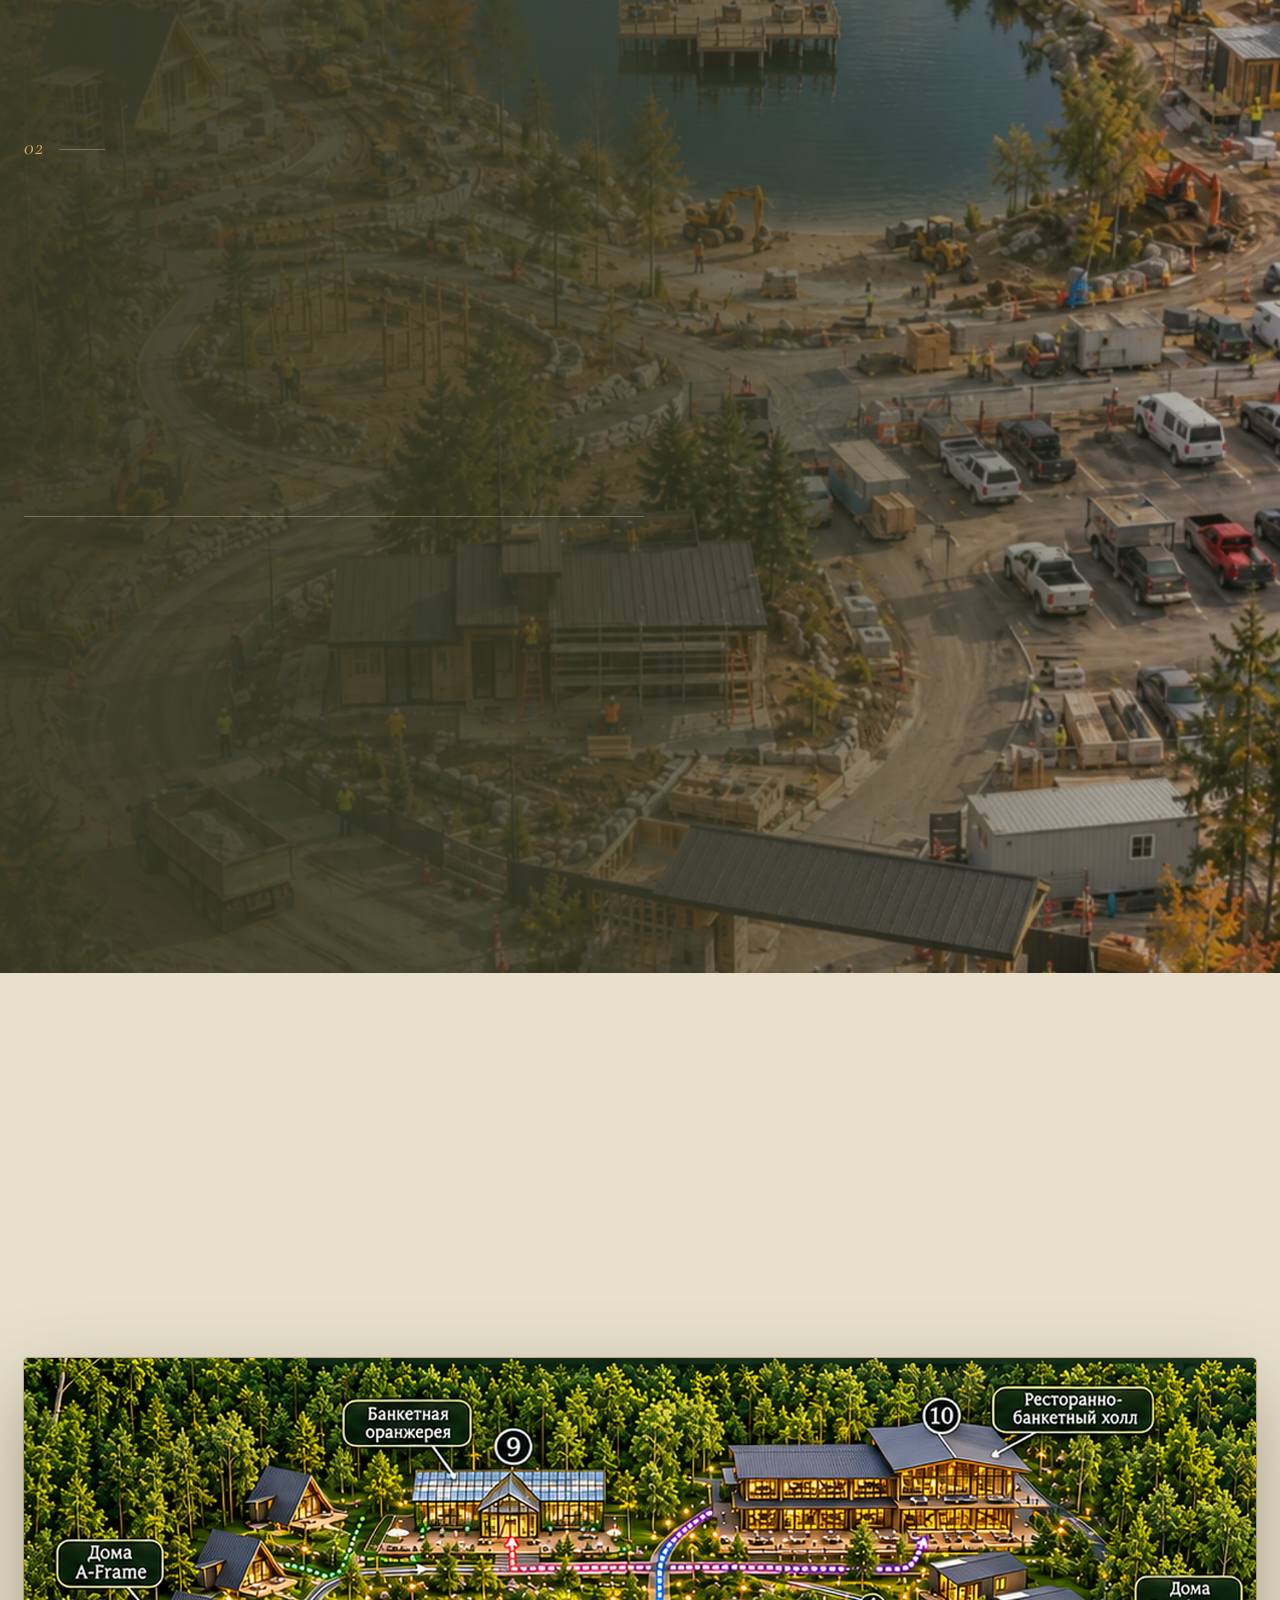
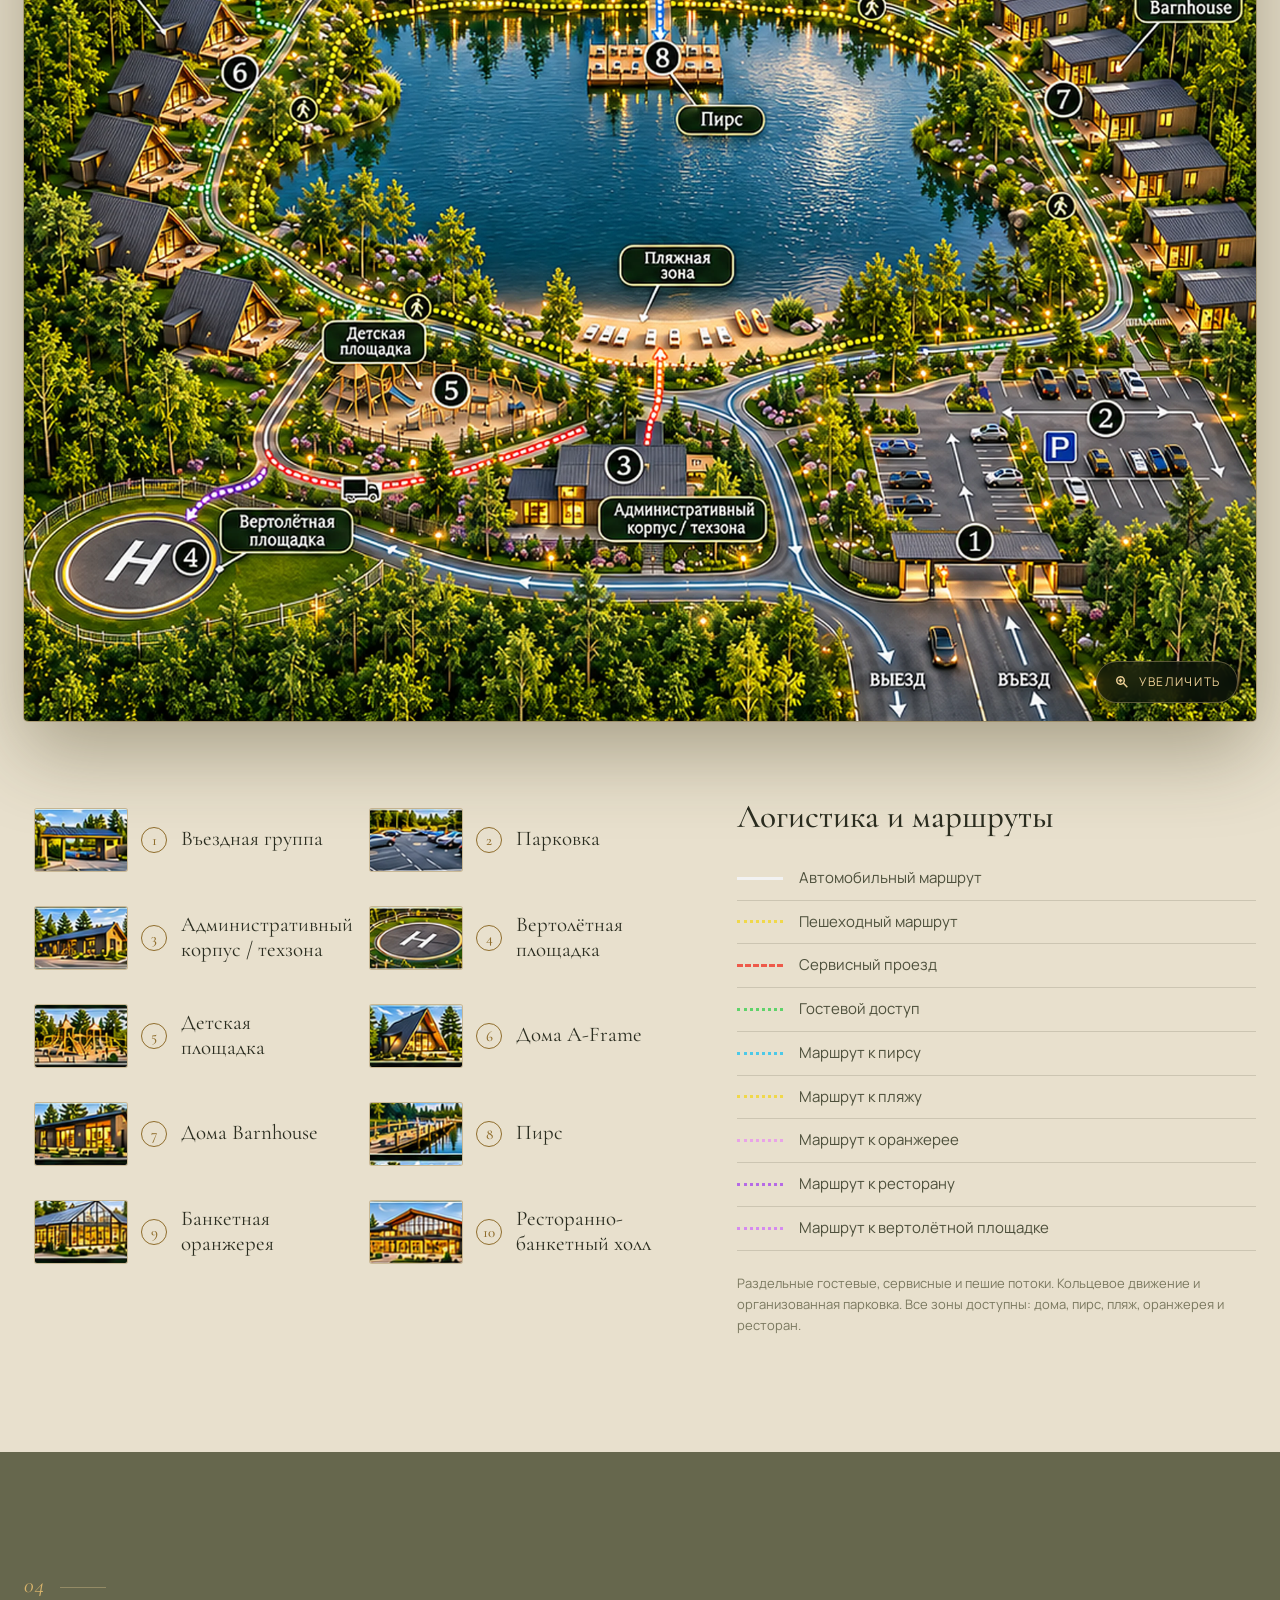
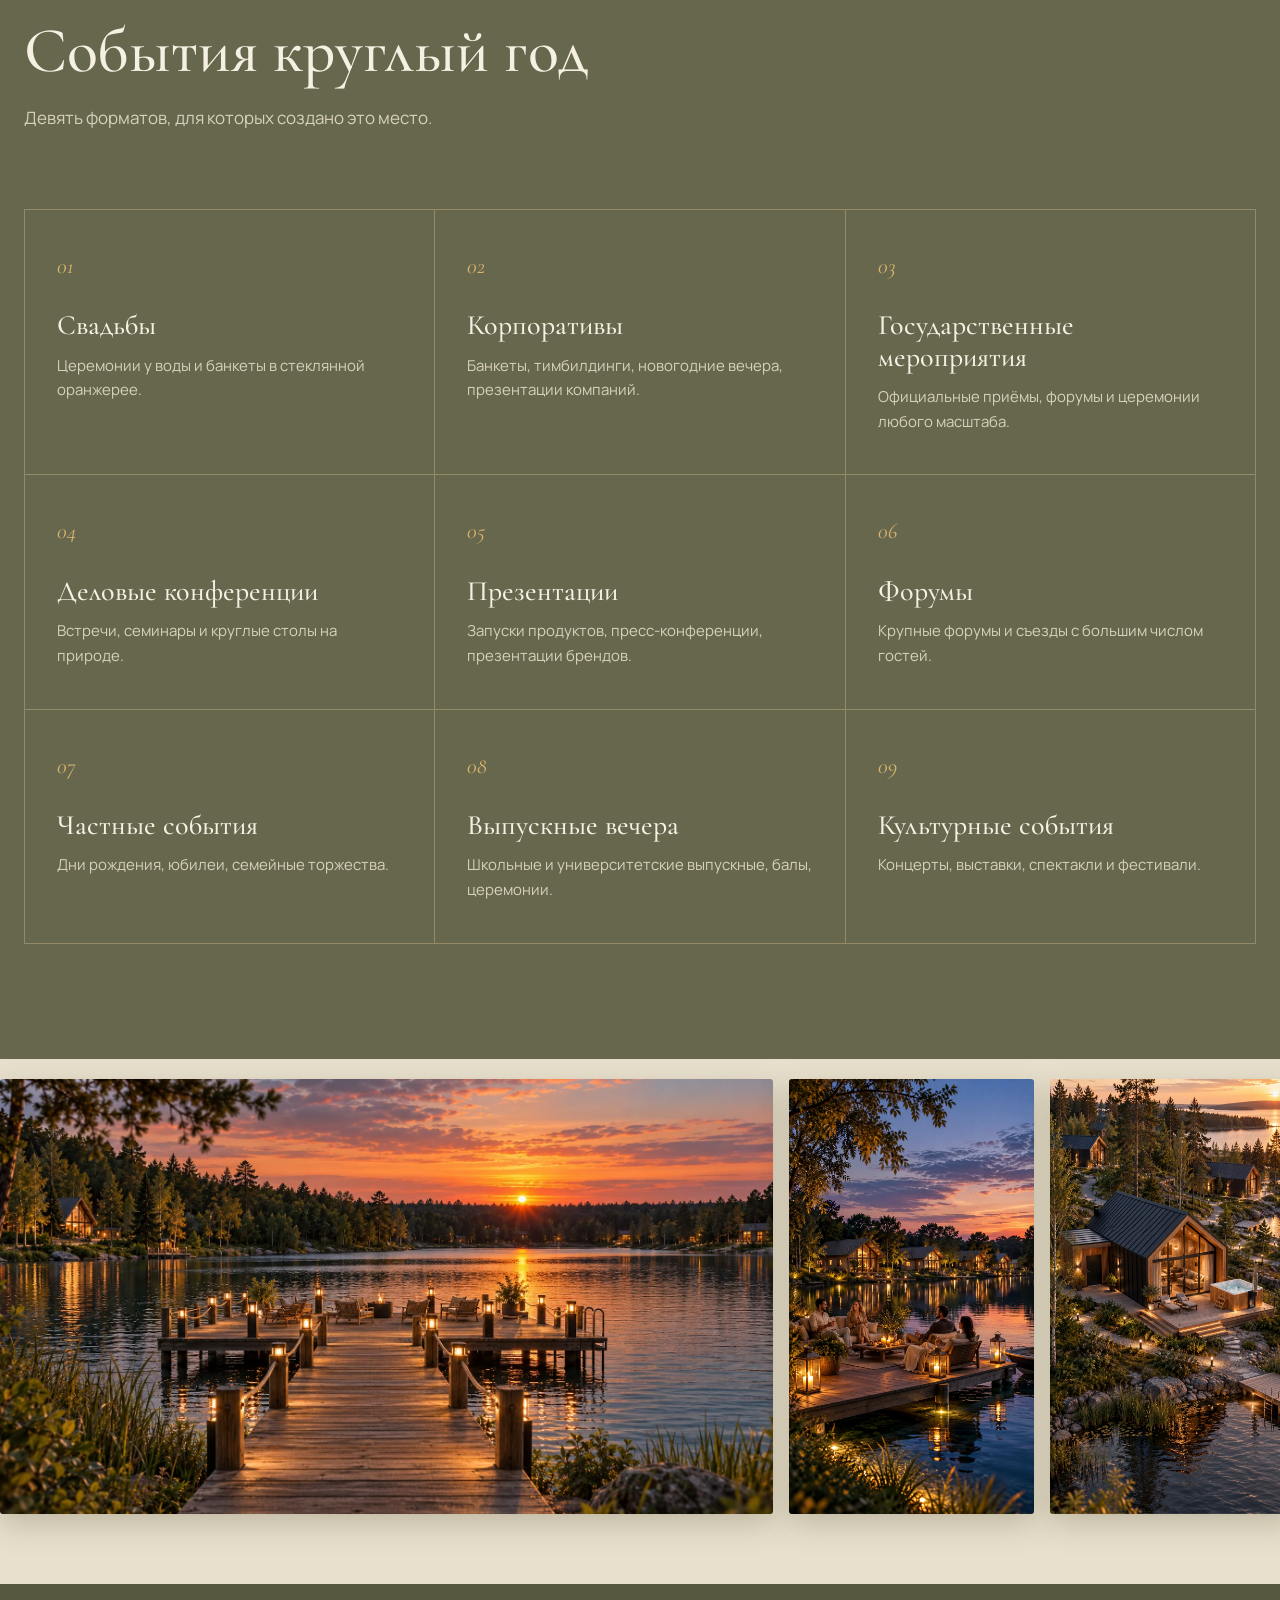
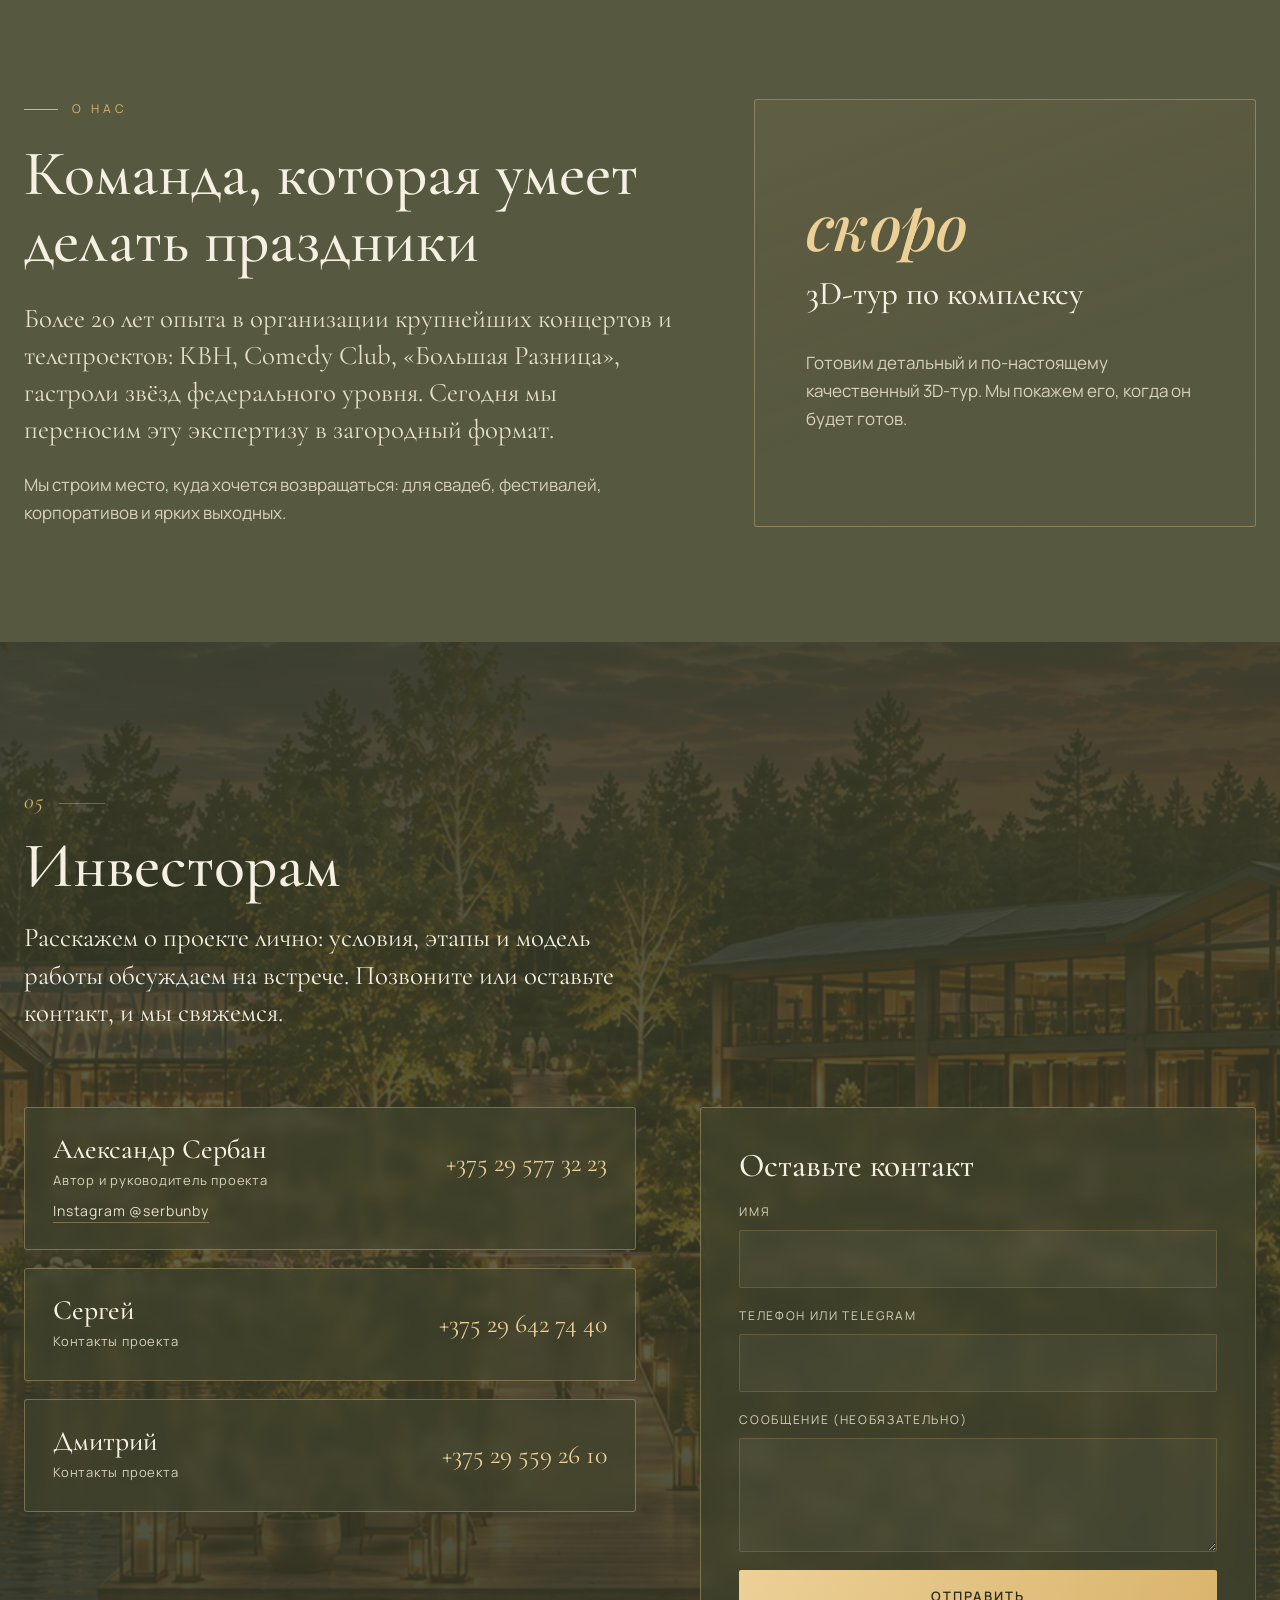
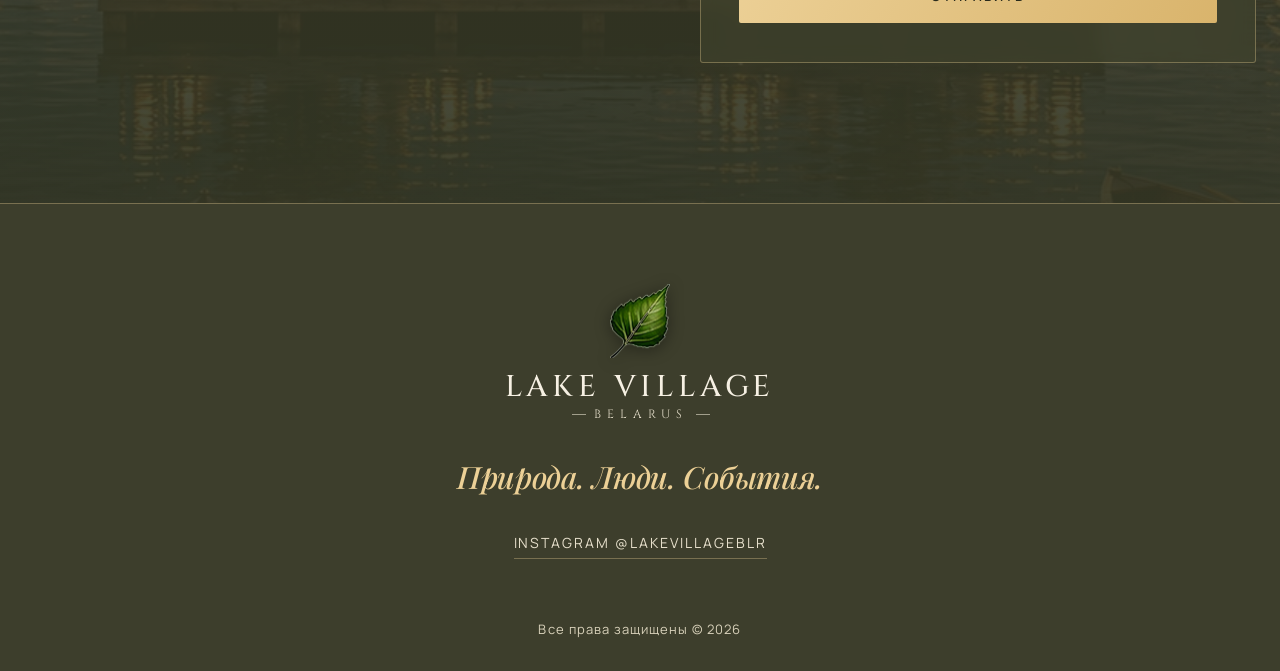
==== commit 2bc14d1f: "v2 hero: drop overflow on split, cache-bust css Co-Authored-By: Claude Sonnet 5.5 <noreply@anthropic" ====
--- a/index.html
+++ b/index.html
@@ -11,10 +11,10 @@
 <meta property="og:image" content="assets/img/aerial-logo.webp">
 <link rel="icon" href="assets/img/leaf.png">
 <link rel="preload" href="assets/fonts/cinzel-latin-400-normal.woff2" as="font" type="font/woff2" crossorigin>
-<link rel="stylesheet" href="css/fonts.css">
-<link rel="stylesheet" href="css/style.css">
-<link rel="stylesheet" href="css/palette.css">
-<link rel="stylesheet" href="css/v2.css">
+<link rel="stylesheet" href="css/fonts.css?v=3">
+<link rel="stylesheet" href="css/style.css?v=3">
+<link rel="stylesheet" href="css/palette.css?v=3">
+<link rel="stylesheet" href="css/v2.css?v=3">
 </head>
 <body class="v2">
 <div class="progress" aria-hidden="true"><i></i></div>
--- a/css/v2.css
+++ b/css/v2.css
@@ -1,6 +1,6 @@
 /* v2 — первый блок с плавными градиентами для широких мониторов */
 @media (min-width:861px){
-  .v2 .split{display:block;position:relative;overflow:hidden;background:
+  .v2 .split{display:block;position:relative;background:
     radial-gradient(1000px 640px at 78% 12%,rgba(240,182,100,.20),transparent 62%),
     linear-gradient(165deg,#6b6c51,#585940)}
   .v2 .split__text{position:relative;z-index:3;width:min(52%,860px)}
@@ -14,7 +14,7 @@
   .v2 .v2bg video{position:absolute;inset:-8%;width:116%;height:116%;object-fit:cover;filter:blur(46px) saturate(1.1) brightness(.85)}
   .v2 .v2bg::after{content:"";position:absolute;inset:0;background:linear-gradient(90deg,rgba(96,97,72,.55),rgba(96,97,72,.28) 55%,rgba(96,97,72,.4))}
   /* основной вертикальный ролик с растушёванными краями */
-  .v2 .vframe{position:absolute;inset:0;display:block;padding:0}
+  .v2 .vframe{position:absolute;inset:0;height:auto;display:block;padding:0}
   .v2 .vframe .vwrap{position:sticky;top:0;height:100svh;width:auto;margin-left:auto;margin-right:12%;aspect-ratio:9/16}
   .v2 .vwrap video{border-radius:0;box-shadow:none;background:transparent;
     -webkit-mask-image:linear-gradient(to right,transparent 0,#000 26%,#000 74%,transparent 100%),linear-gradient(to bottom,transparent 0,#000 16%,#000 84%,transparent 100%);
@@ -27,3 +27,19 @@
   .v2 .split::before{content:"";position:absolute;left:0;right:0;top:0;height:18vh;z-index:4;pointer-events:none;background:linear-gradient(rgba(84,85,62,.7),transparent)}
 }
 @media (max-width:860px){ .v2 .v2bg{display:none} }
+
+/* ultrawide refinement */
+@media(min-width:1900px){
+  .v2 .split__text{width:min(46%,980px)}
+  .v2 .split__text .h1{font-size:clamp(60px,3.4vw,92px)}
+  .v2 .split__text .lead{font-size:clamp(18px,1.15vw,26px)}
+  .v2 .split__text .eyebrow,.v2 .split__text .btn{font-size:clamp(12px,.75vw,16px)}
+  .v2 .v2bg{mask-image:linear-gradient(to right,transparent 0,rgba(0,0,0,.2) 12%,rgba(0,0,0,.6) 30%,#000 55%)}
+  .v2 .v2bg video{filter:blur(70px) saturate(1) brightness(.8)}
+  .v2 .v2bg::after{background:linear-gradient(90deg,rgba(96,97,72,.7),rgba(96,97,72,.45) 50%,rgba(96,97,72,.5))}
+}
+@media(min-width:1900px){
+  .v2 .h1{max-width:none}
+  .v2 .h1 .script{white-space:normal;display:inline-block}
+  .v2 .split__text .h1{font-size:clamp(56px,3vw,80px)}
+}
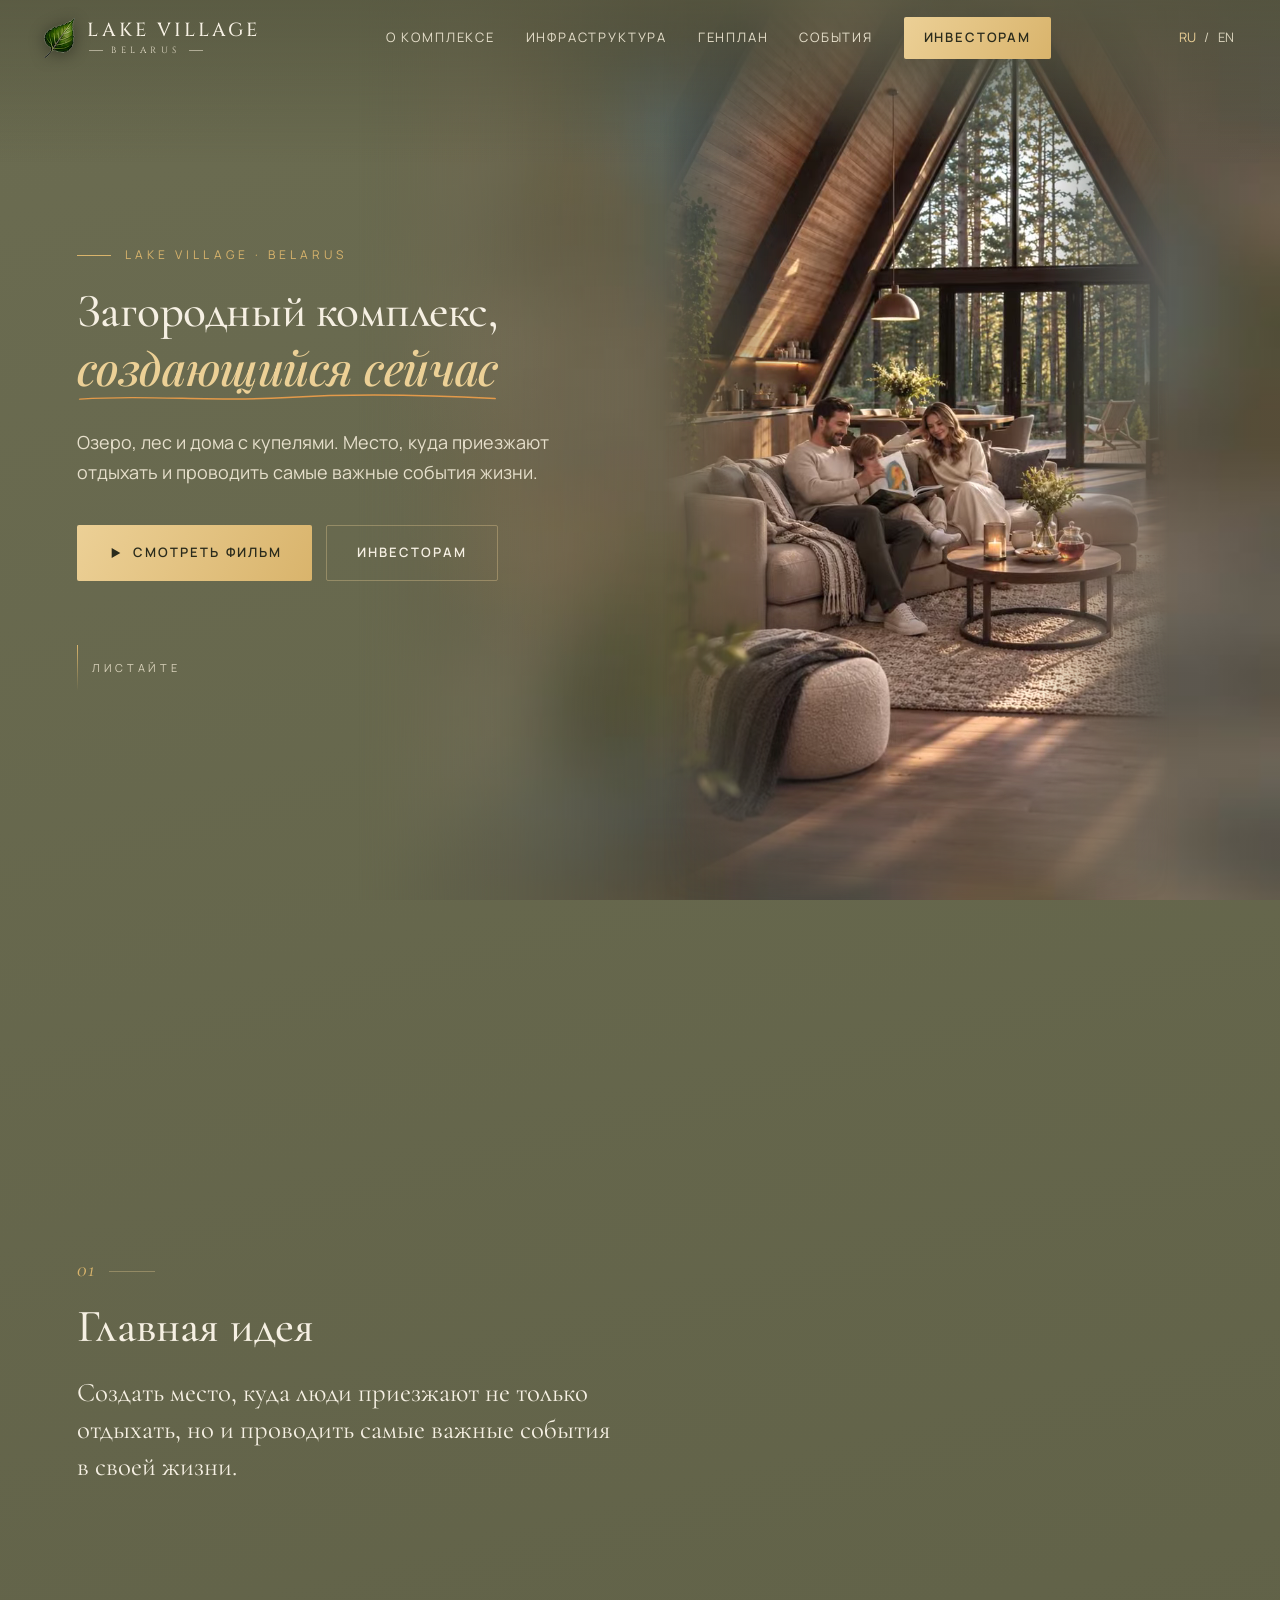
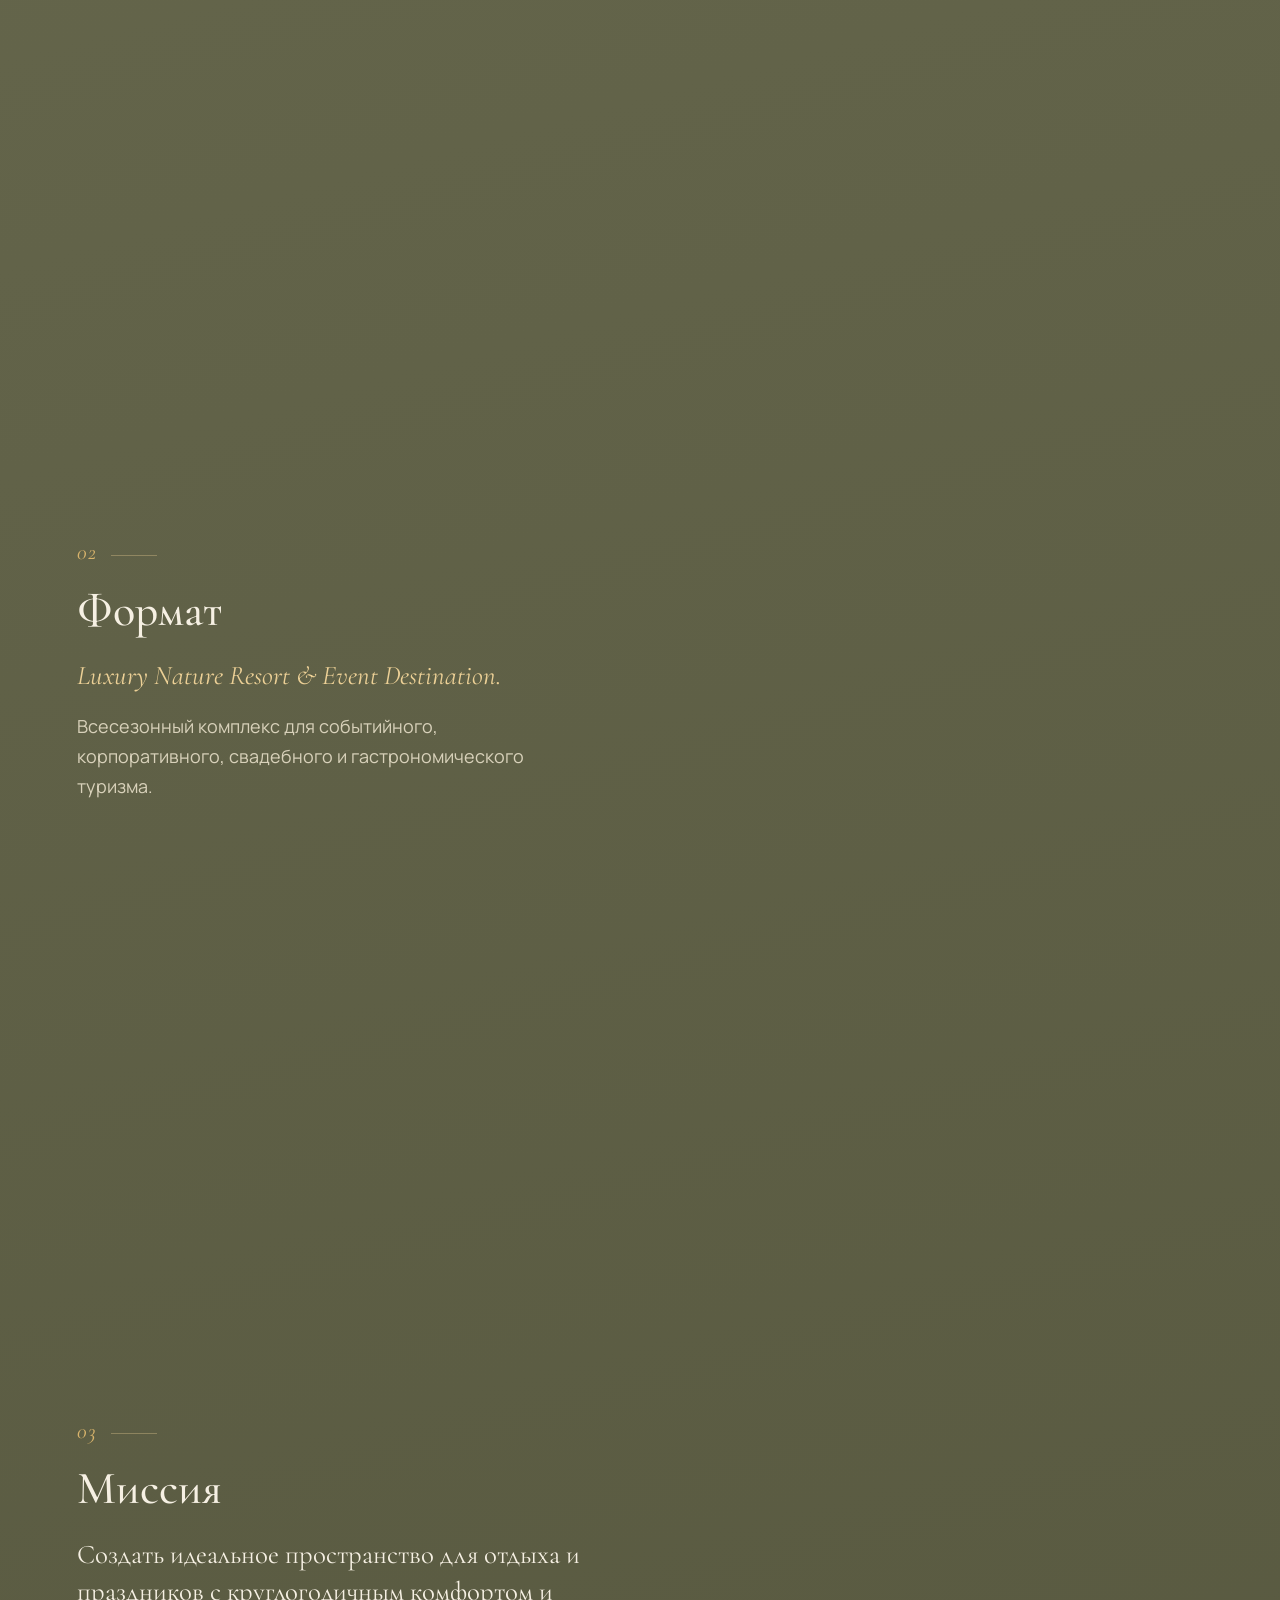
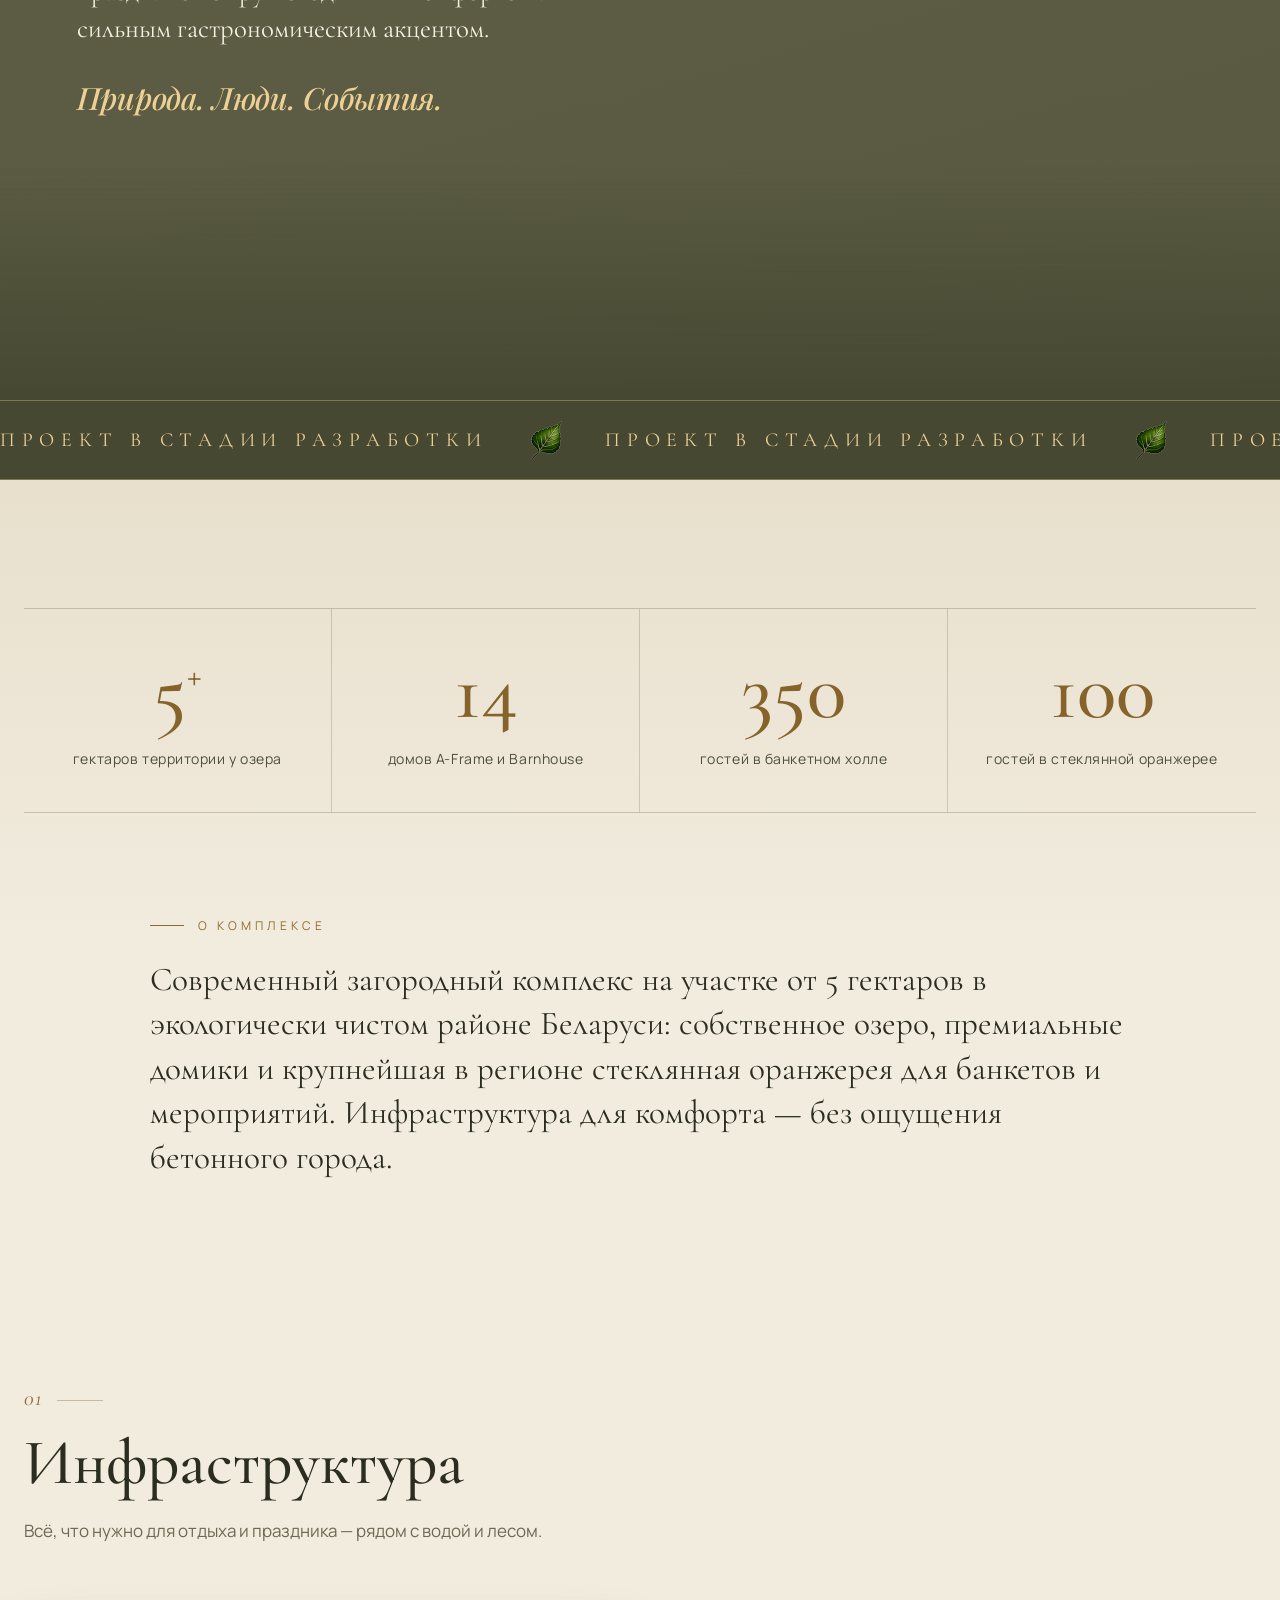
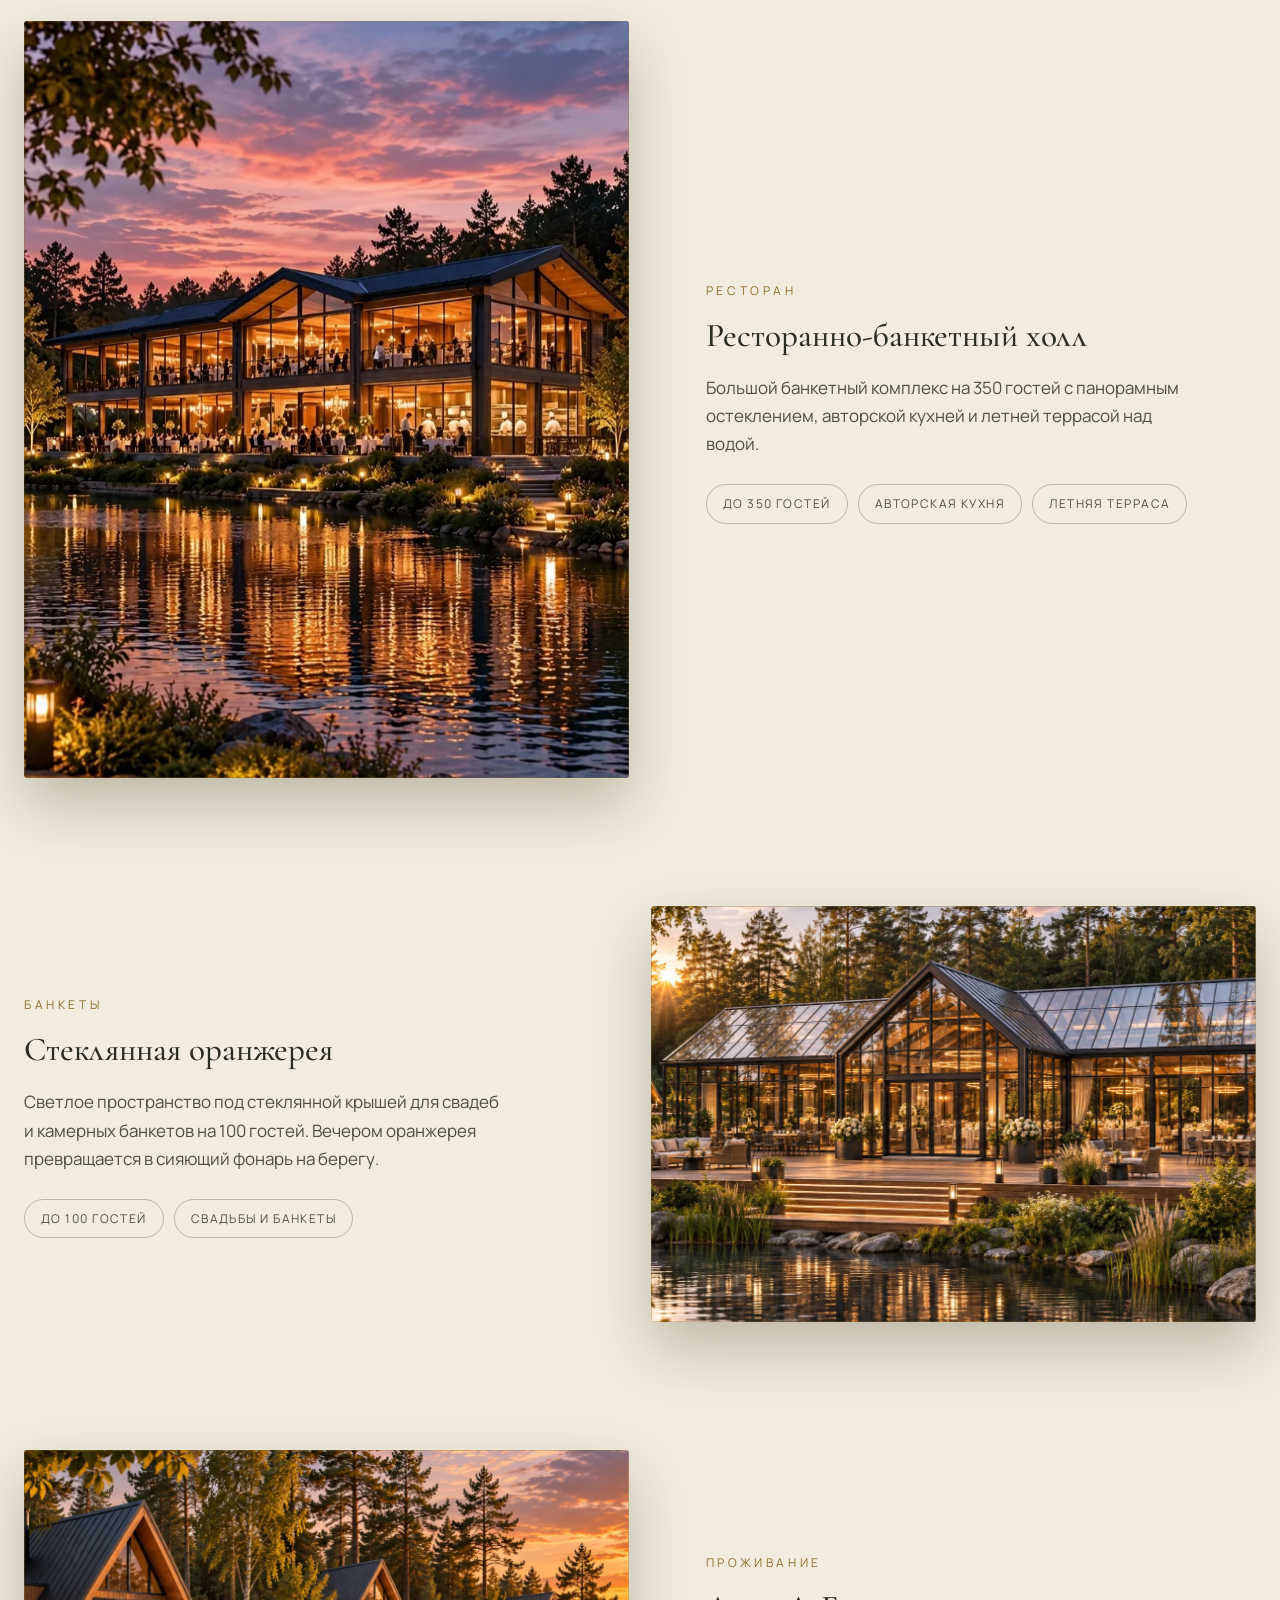
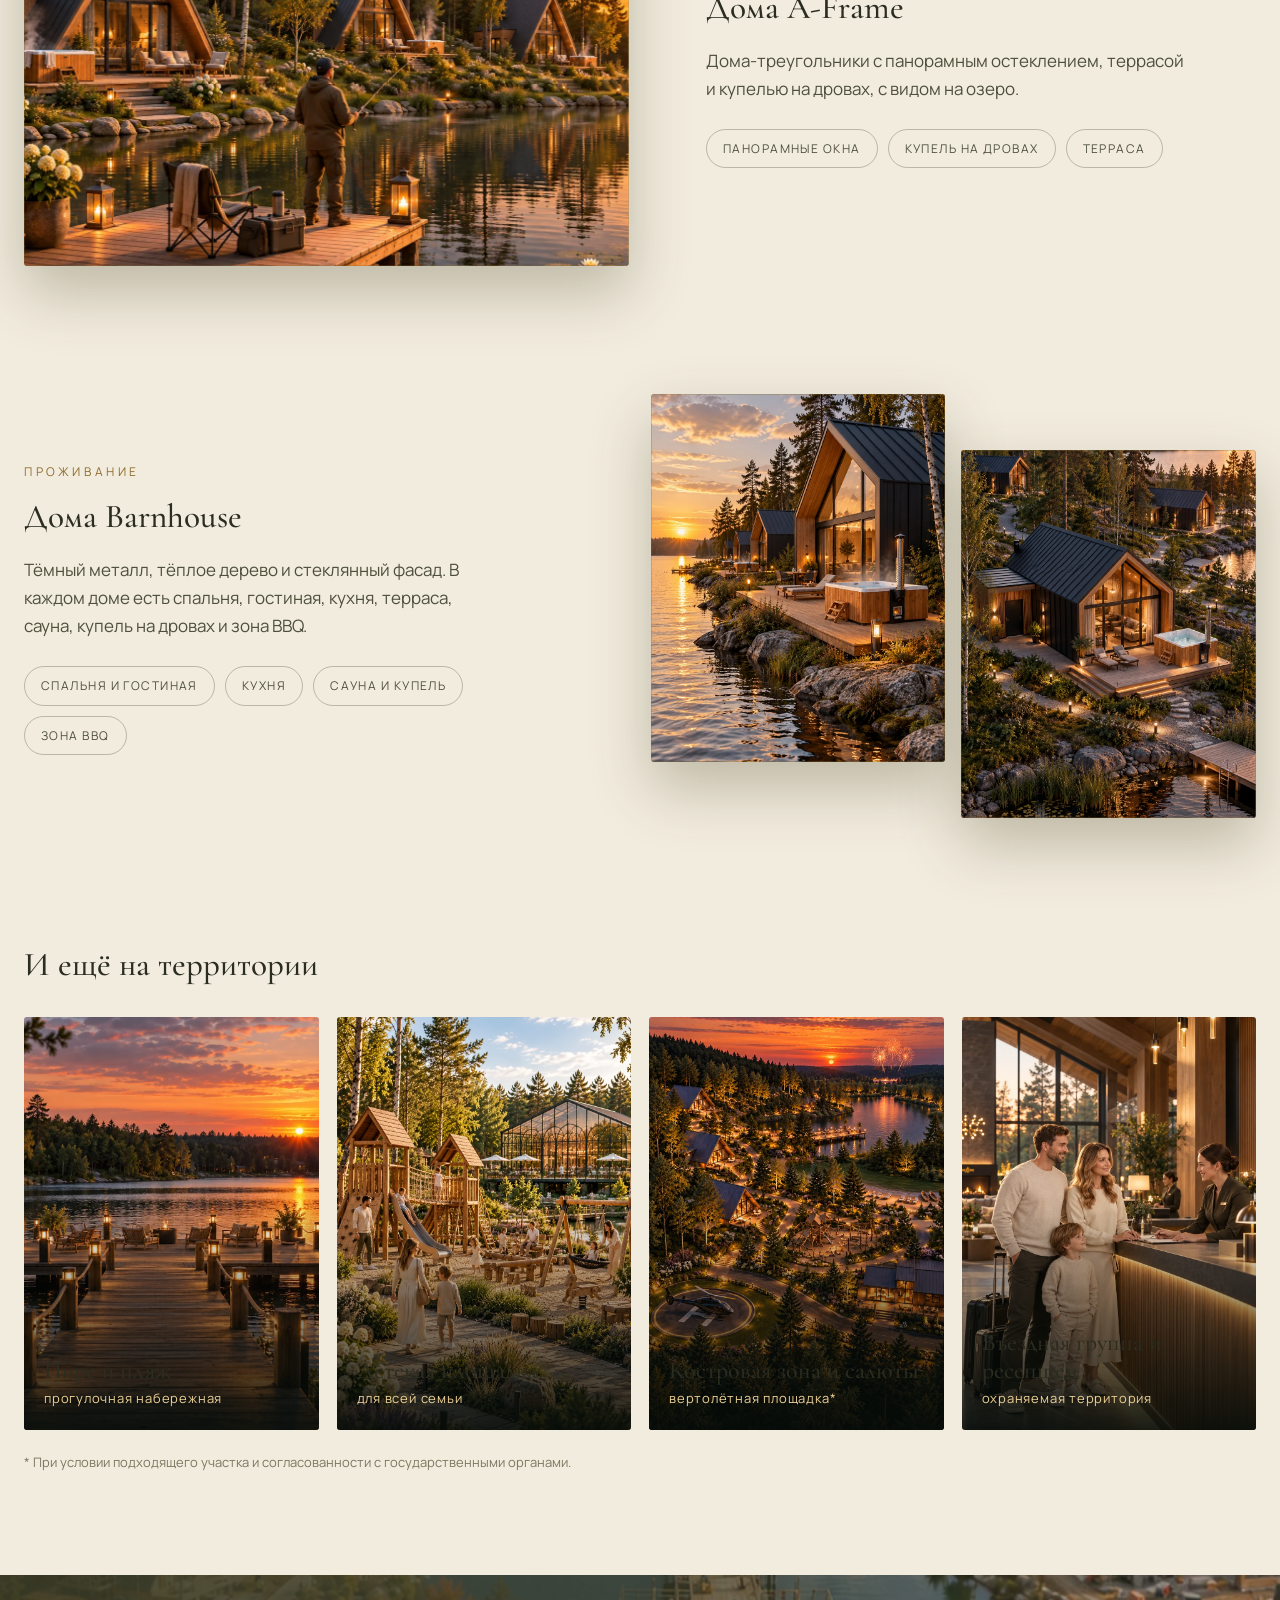
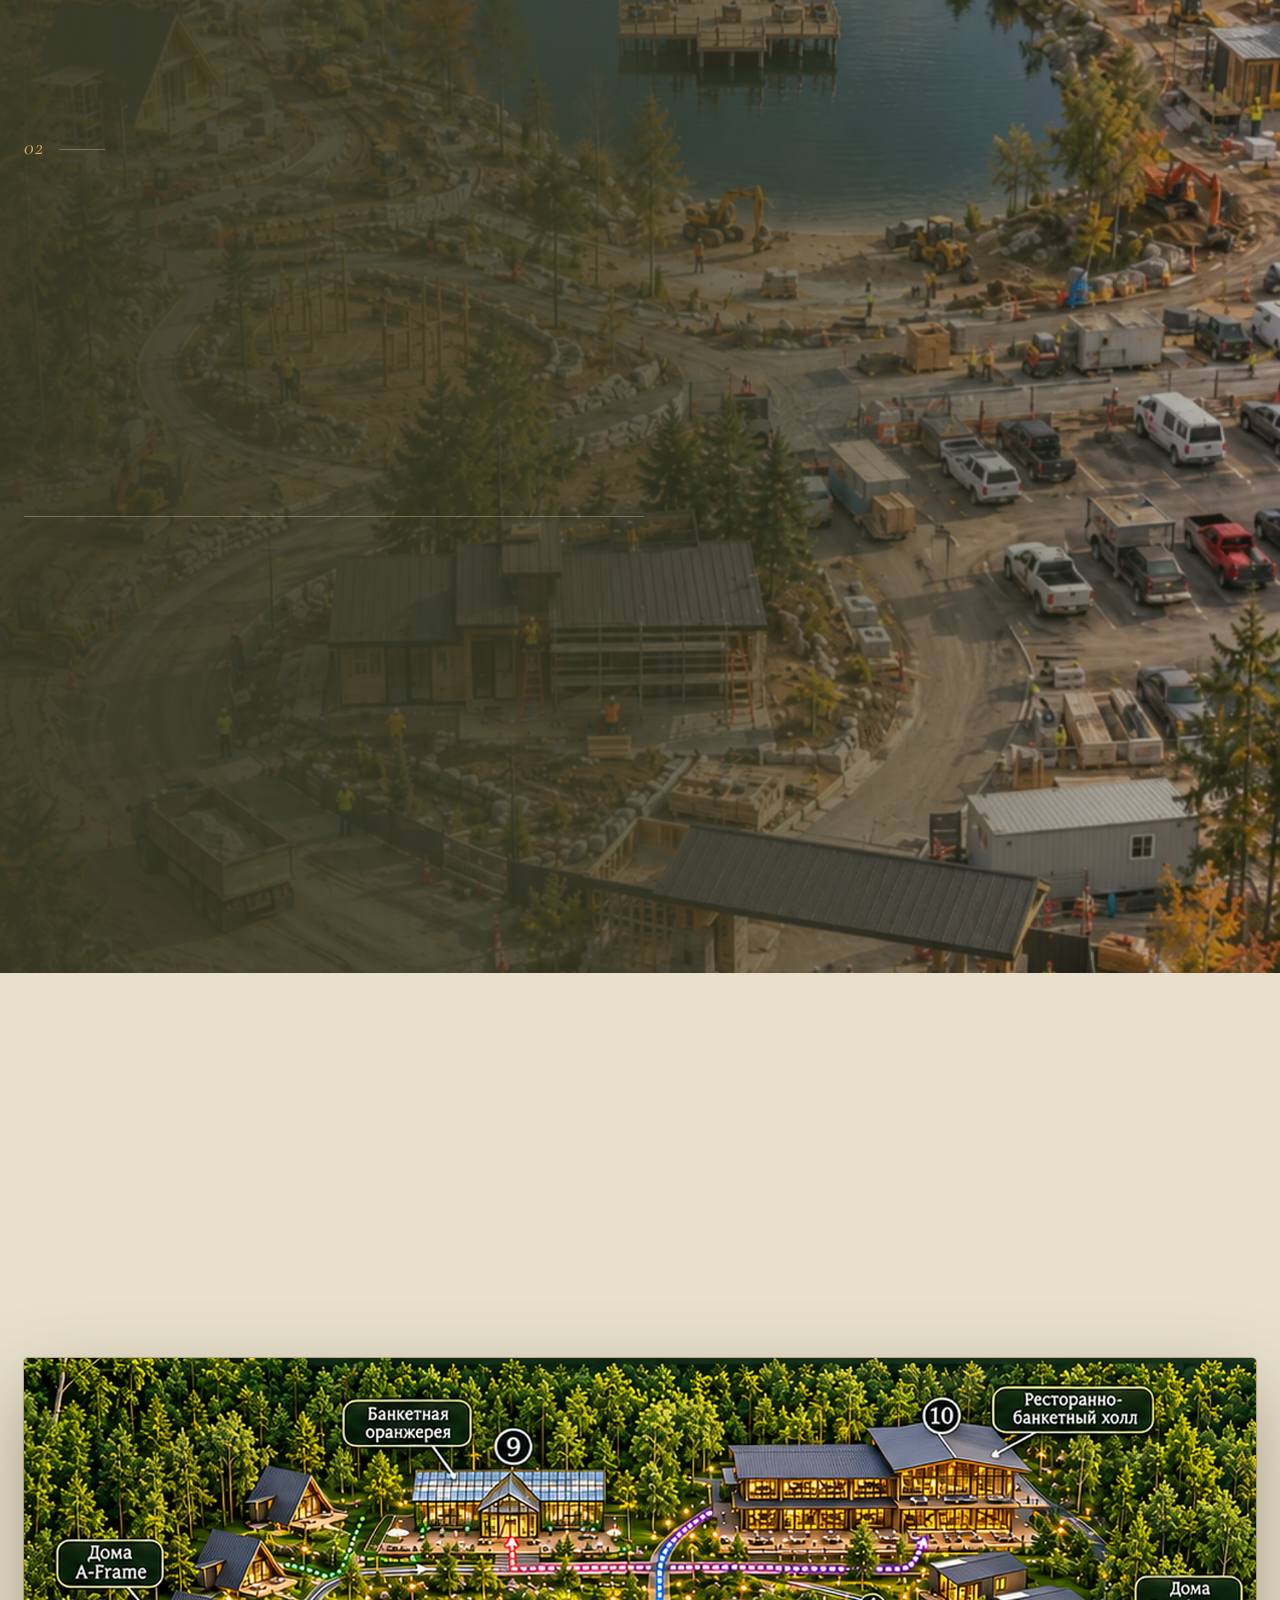
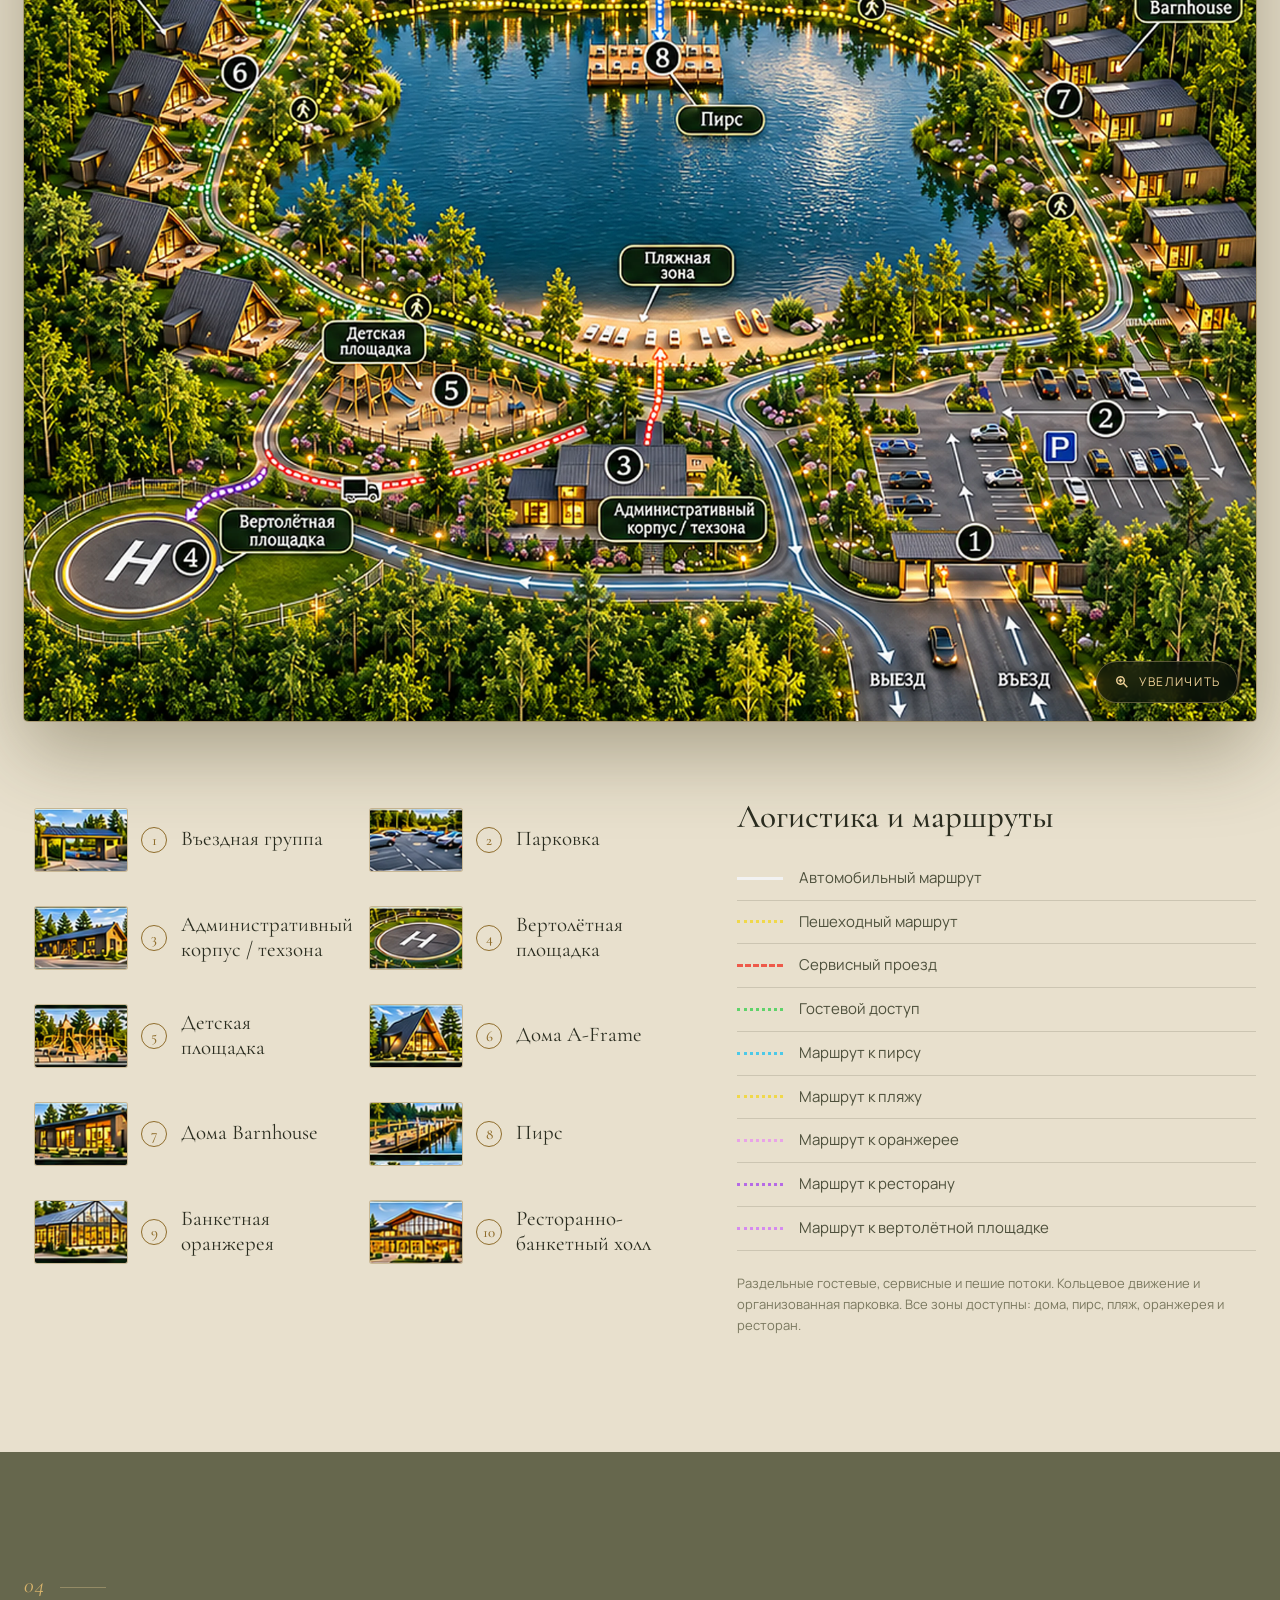
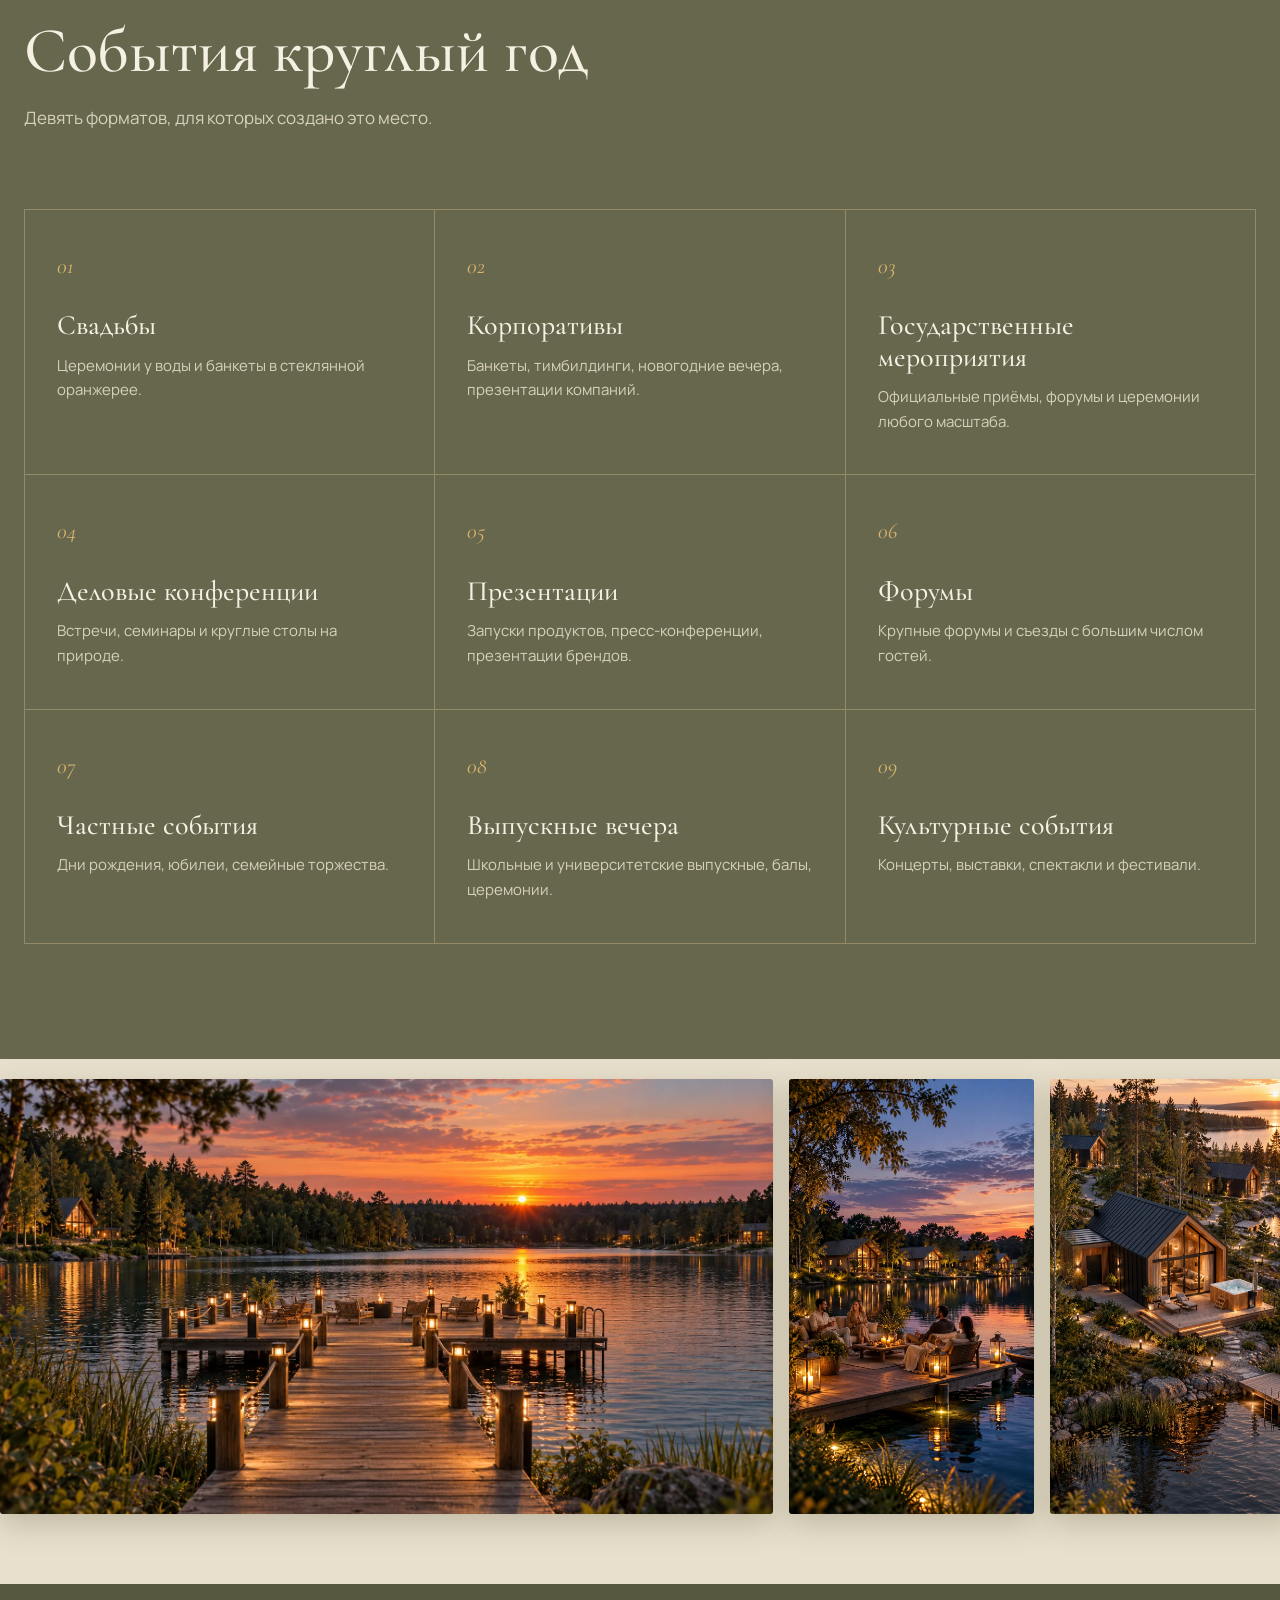
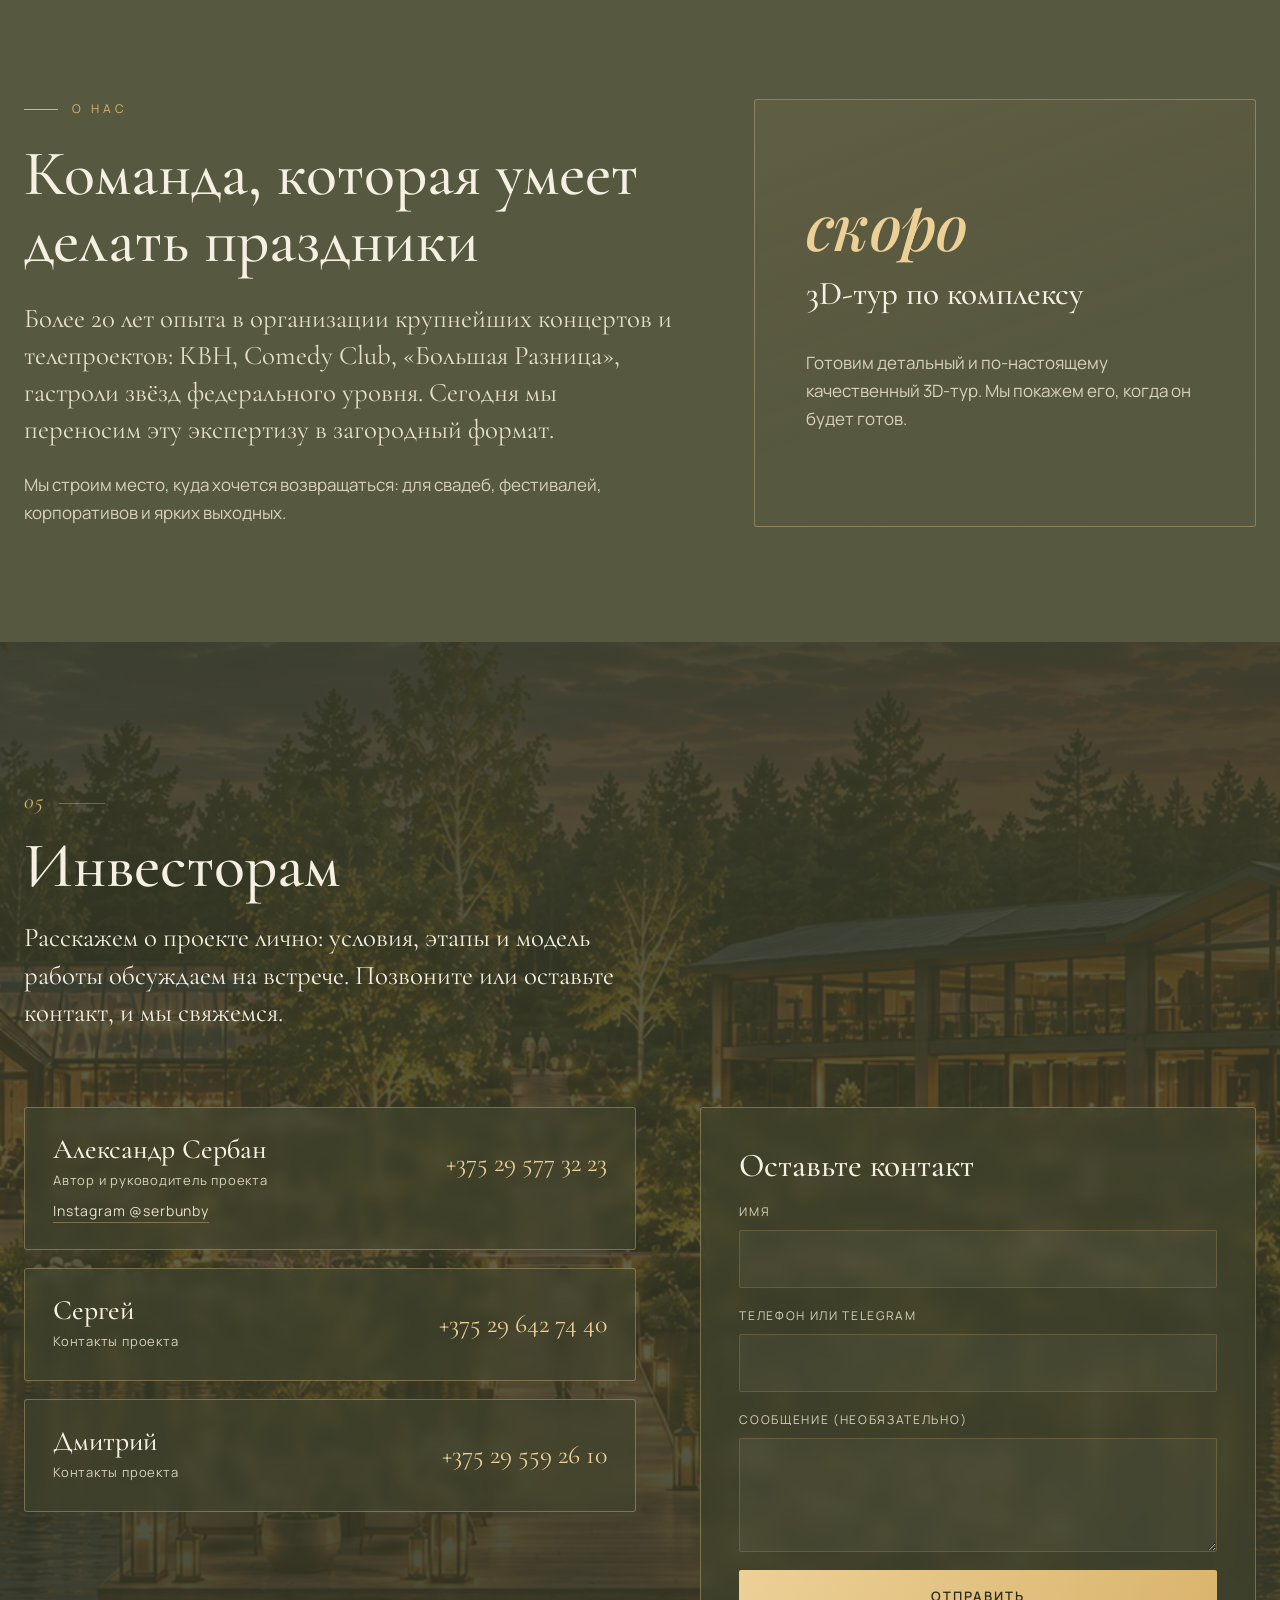
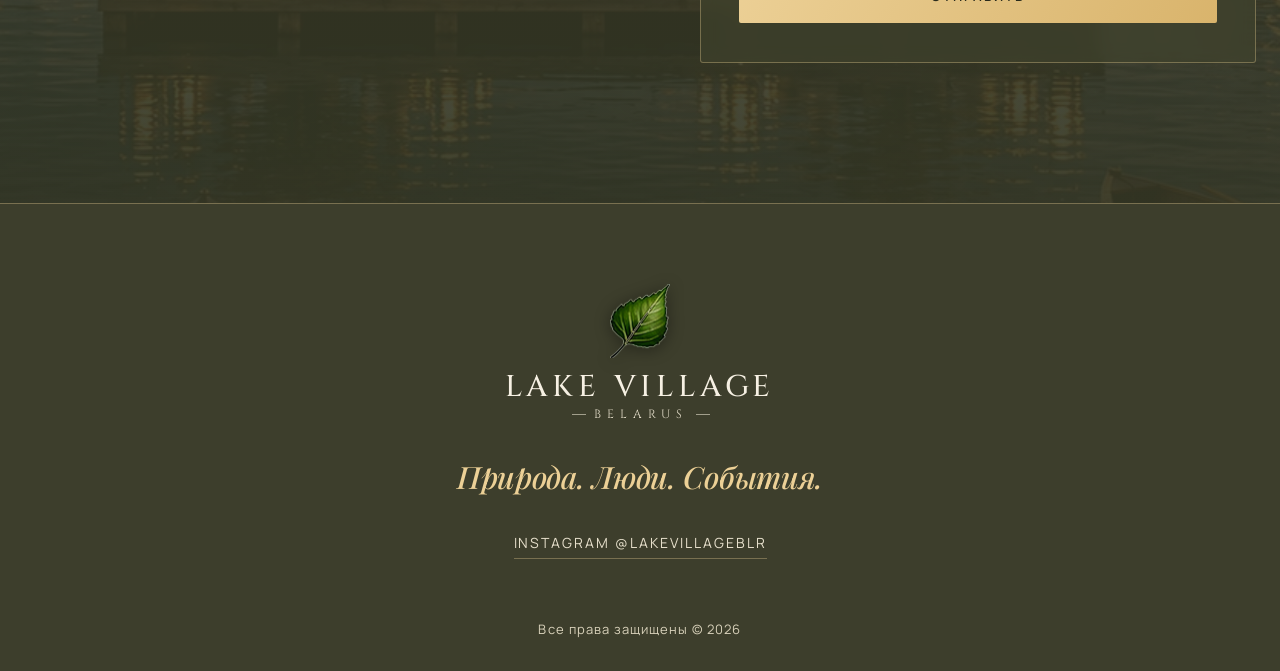
==== commit 8fd20483: "Optimize: static blurred bg instead of 2nd video, pause hero video offscreen, fallbacks for old brow" ====
--- a/index.html
+++ b/index.html
@@ -11,10 +11,10 @@
 <meta property="og:image" content="assets/img/aerial-logo.webp">
 <link rel="icon" href="assets/img/leaf.png">
 <link rel="preload" href="assets/fonts/cinzel-latin-400-normal.woff2" as="font" type="font/woff2" crossorigin>
-<link rel="stylesheet" href="css/fonts.css?v=3">
-<link rel="stylesheet" href="css/style.css?v=3">
-<link rel="stylesheet" href="css/palette.css?v=3">
-<link rel="stylesheet" href="css/v2.css?v=3">
+<link rel="stylesheet" href="css/fonts.css?v=4">
+<link rel="stylesheet" href="css/style.css?v=4">
+<link rel="stylesheet" href="css/palette.css?v=4">
+<link rel="stylesheet" href="css/v2.css?v=4">
 </head>
 <body class="v2">
 <div class="progress" aria-hidden="true"><i></i></div>
@@ -80,7 +80,7 @@
   </div>
 
   <div class="split__media">
-    <div class="v2bg" aria-hidden="true"><video autoplay muted loop playsinline preload="metadata" tabindex="-1"><source src="assets/video/hero.mp4" type="video/mp4"></video></div>
+    <div class="v2bg" aria-hidden="true"></div>
     <div class="vframe">
       <div class="vwrap">
         <video id="heroVideo" autoplay muted loop playsinline preload="metadata" poster="assets/video/hero-poster.jpg">
@@ -317,6 +317,6 @@
   <p class="maphint" data-i18n="pl_hint">колесо мыши или щипок — масштаб, перетаскивание — перемещение</p>
 </div>
 
-<script src="js/main.js"></script>
+<script src="js/main.js?v=4"></script>
 </body>
 </html>
--- a/css/style.css
+++ b/css/style.css
@@ -102,7 +102,7 @@
 .vframe{position:sticky;top:0;height:100vh;height:100svh;display:flex;align-items:center;justify-content:center;padding:calc(var(--hdr) + 6px) 4vw 28px 1vw}
 .vwrap{position:relative;height:calc(100svh - var(--hdr) - 40px);aspect-ratio:9/16}
 .vwrap video{width:100%;height:100%;object-fit:cover;border-radius:3px;box-shadow:0 40px 120px rgba(0,0,0,.55),0 0 0 1px rgba(226,196,128,.3);background:#000}
-.vframe{position:sticky}
+.vframe{position:-webkit-sticky;position:sticky}
 .corner{position:absolute;width:26px;height:26px;border:1px solid var(--gold2);opacity:.9;pointer-events:none}
 .corner.c1{top:-12px;left:-12px;border-right:0;border-bottom:0}.corner.c2{top:-12px;right:-12px;border-left:0;border-bottom:0}.corner.c3{bottom:-12px;left:-12px;border-right:0;border-top:0}.corner.c4{bottom:-12px;right:-12px;border-left:0;border-top:0}
 .glow{position:absolute;inset:0;pointer-events:none;background:radial-gradient(500px 500px at 50% 45%,rgba(232,136,58,.16),transparent 70%)}
@@ -307,3 +307,7 @@
 .mq:hover .mq__track{animation-play-state:paused}
 .mq__item{display:flex;align-items:center;gap:clamp(24px,3.4vw,56px);padding-right:clamp(24px,3.4vw,56px);font-family:var(--logo);font-weight:400;font-size:clamp(14px,1.55vw,22px);letter-spacing:.34em;text-transform:uppercase;color:var(--gold2);white-space:nowrap}
 .mq__item img{height:clamp(28px,3vw,42px);width:auto;opacity:.95}
+
+/* страховка: если скрипт не отработал — контент всё равно виден */
+html.fallback .reveal,html.fallback .line>span,html.fallback .panel{opacity:1!important;transform:none!important}
+@media (prefers-reduced-motion:reduce){.fireflies,#ff{display:none}}
--- a/css/v2.css
+++ b/css/v2.css
@@ -8,14 +8,13 @@
   .v2 .panel{max-width:600px}
   .v2 .split__media{position:absolute;top:0;bottom:0;right:0;width:72%;z-index:1;pointer-events:none}
   /* размытая подложка из того же ролика — заполняет любую ширину */
-  .v2 .v2bg{position:sticky;top:0;height:100svh;overflow:hidden;
+  .v2 .v2bg{position:-webkit-sticky;position:sticky;top:0;height:100vh;height:100svh;overflow:hidden;background:url(../assets/video/hero-bg.jpg) center/cover no-repeat;
     -webkit-mask-image:linear-gradient(to right,transparent 0,rgba(0,0,0,.55) 18%,#000 42%);
             mask-image:linear-gradient(to right,transparent 0,rgba(0,0,0,.55) 18%,#000 42%)}
-  .v2 .v2bg video{position:absolute;inset:-8%;width:116%;height:116%;object-fit:cover;filter:blur(46px) saturate(1.1) brightness(.85)}
   .v2 .v2bg::after{content:"";position:absolute;inset:0;background:linear-gradient(90deg,rgba(96,97,72,.55),rgba(96,97,72,.28) 55%,rgba(96,97,72,.4))}
   /* основной вертикальный ролик с растушёванными краями */
   .v2 .vframe{position:absolute;inset:0;height:auto;display:block;padding:0}
-  .v2 .vframe .vwrap{position:sticky;top:0;height:100svh;width:auto;margin-left:auto;margin-right:12%;aspect-ratio:9/16}
+  .v2 .vframe .vwrap{position:-webkit-sticky;position:sticky;top:0;height:100vh;height:100svh;width:auto;margin-left:auto;margin-right:12%;aspect-ratio:9/16}
   .v2 .vwrap video{border-radius:0;box-shadow:none;background:transparent;
     -webkit-mask-image:linear-gradient(to right,transparent 0,#000 26%,#000 74%,transparent 100%),linear-gradient(to bottom,transparent 0,#000 16%,#000 84%,transparent 100%);
     -webkit-mask-composite:source-in;
@@ -35,7 +34,6 @@
   .v2 .split__text .lead{font-size:clamp(18px,1.15vw,26px)}
   .v2 .split__text .eyebrow,.v2 .split__text .btn{font-size:clamp(12px,.75vw,16px)}
   .v2 .v2bg{mask-image:linear-gradient(to right,transparent 0,rgba(0,0,0,.2) 12%,rgba(0,0,0,.6) 30%,#000 55%)}
-  .v2 .v2bg video{filter:blur(70px) saturate(1) brightness(.8)}
   .v2 .v2bg::after{background:linear-gradient(90deg,rgba(96,97,72,.7),rgba(96,97,72,.45) 50%,rgba(96,97,72,.5))}
 }
 @media(min-width:1900px){
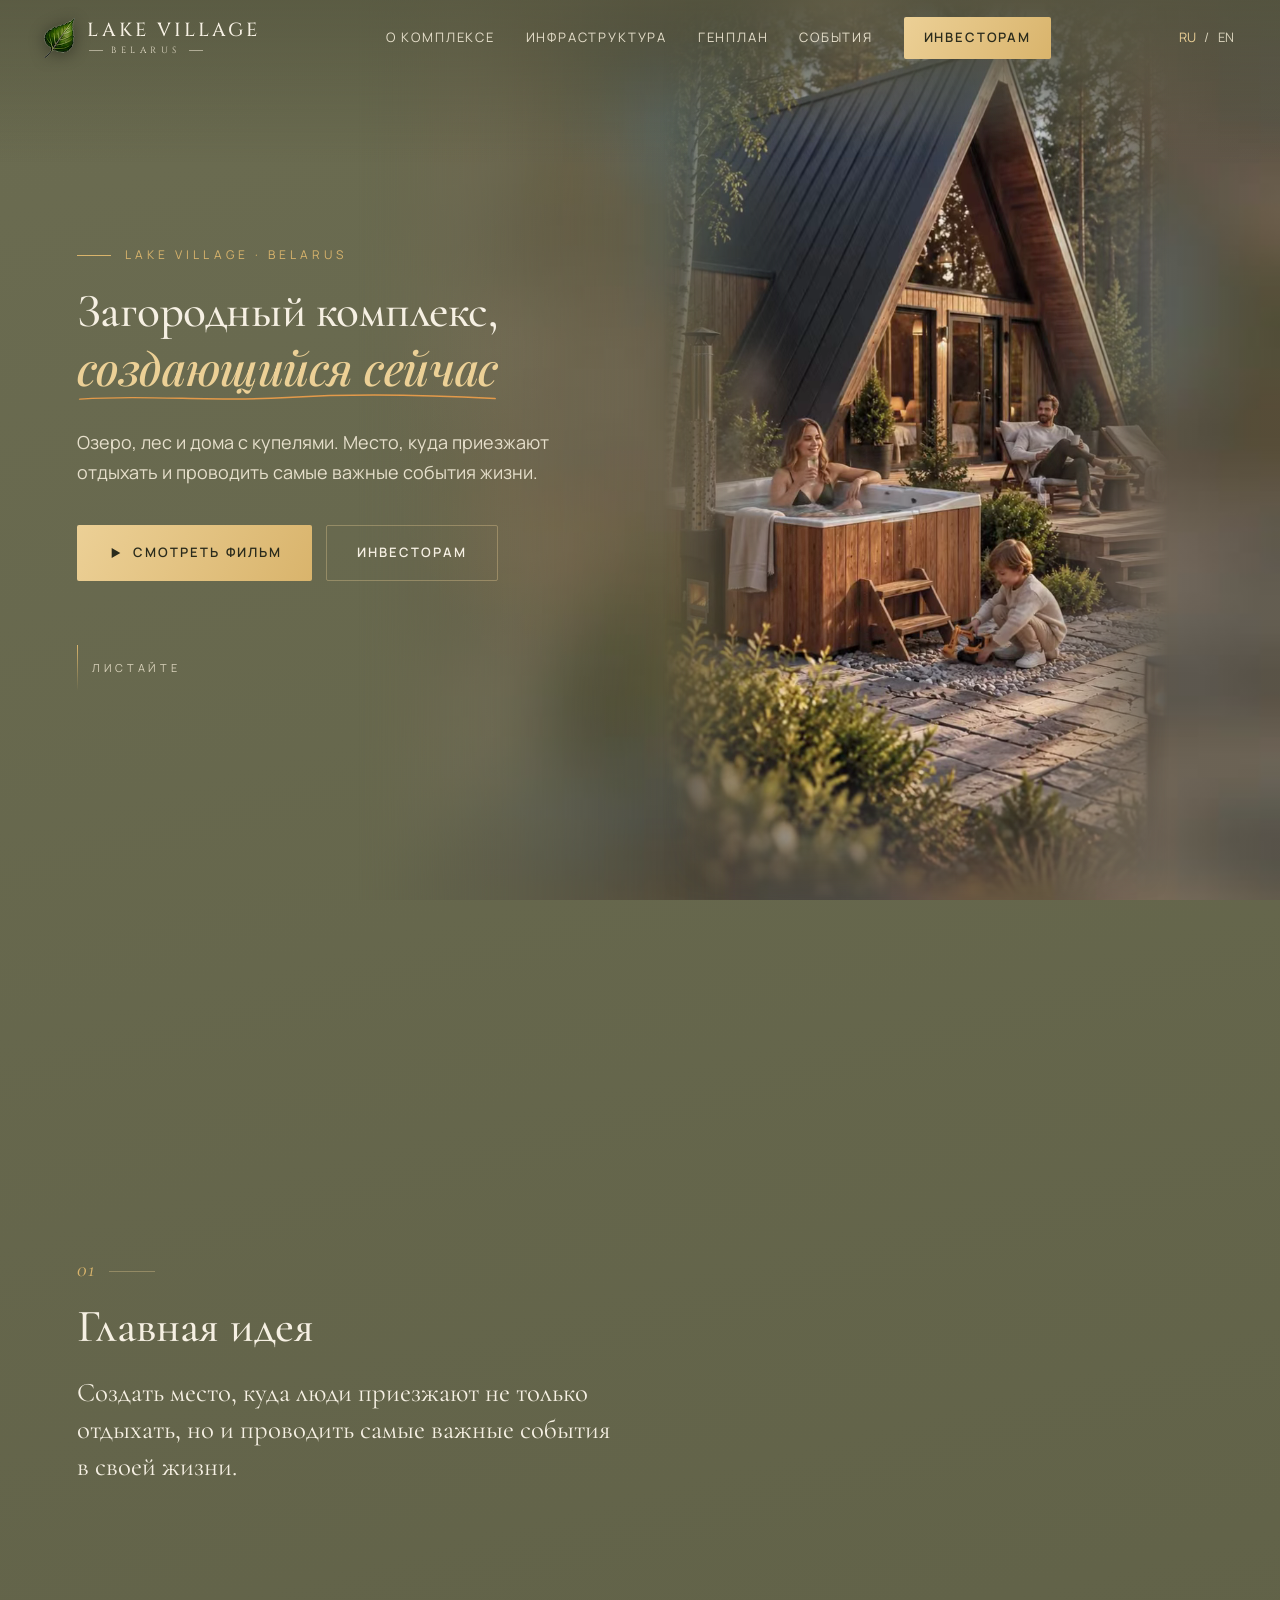
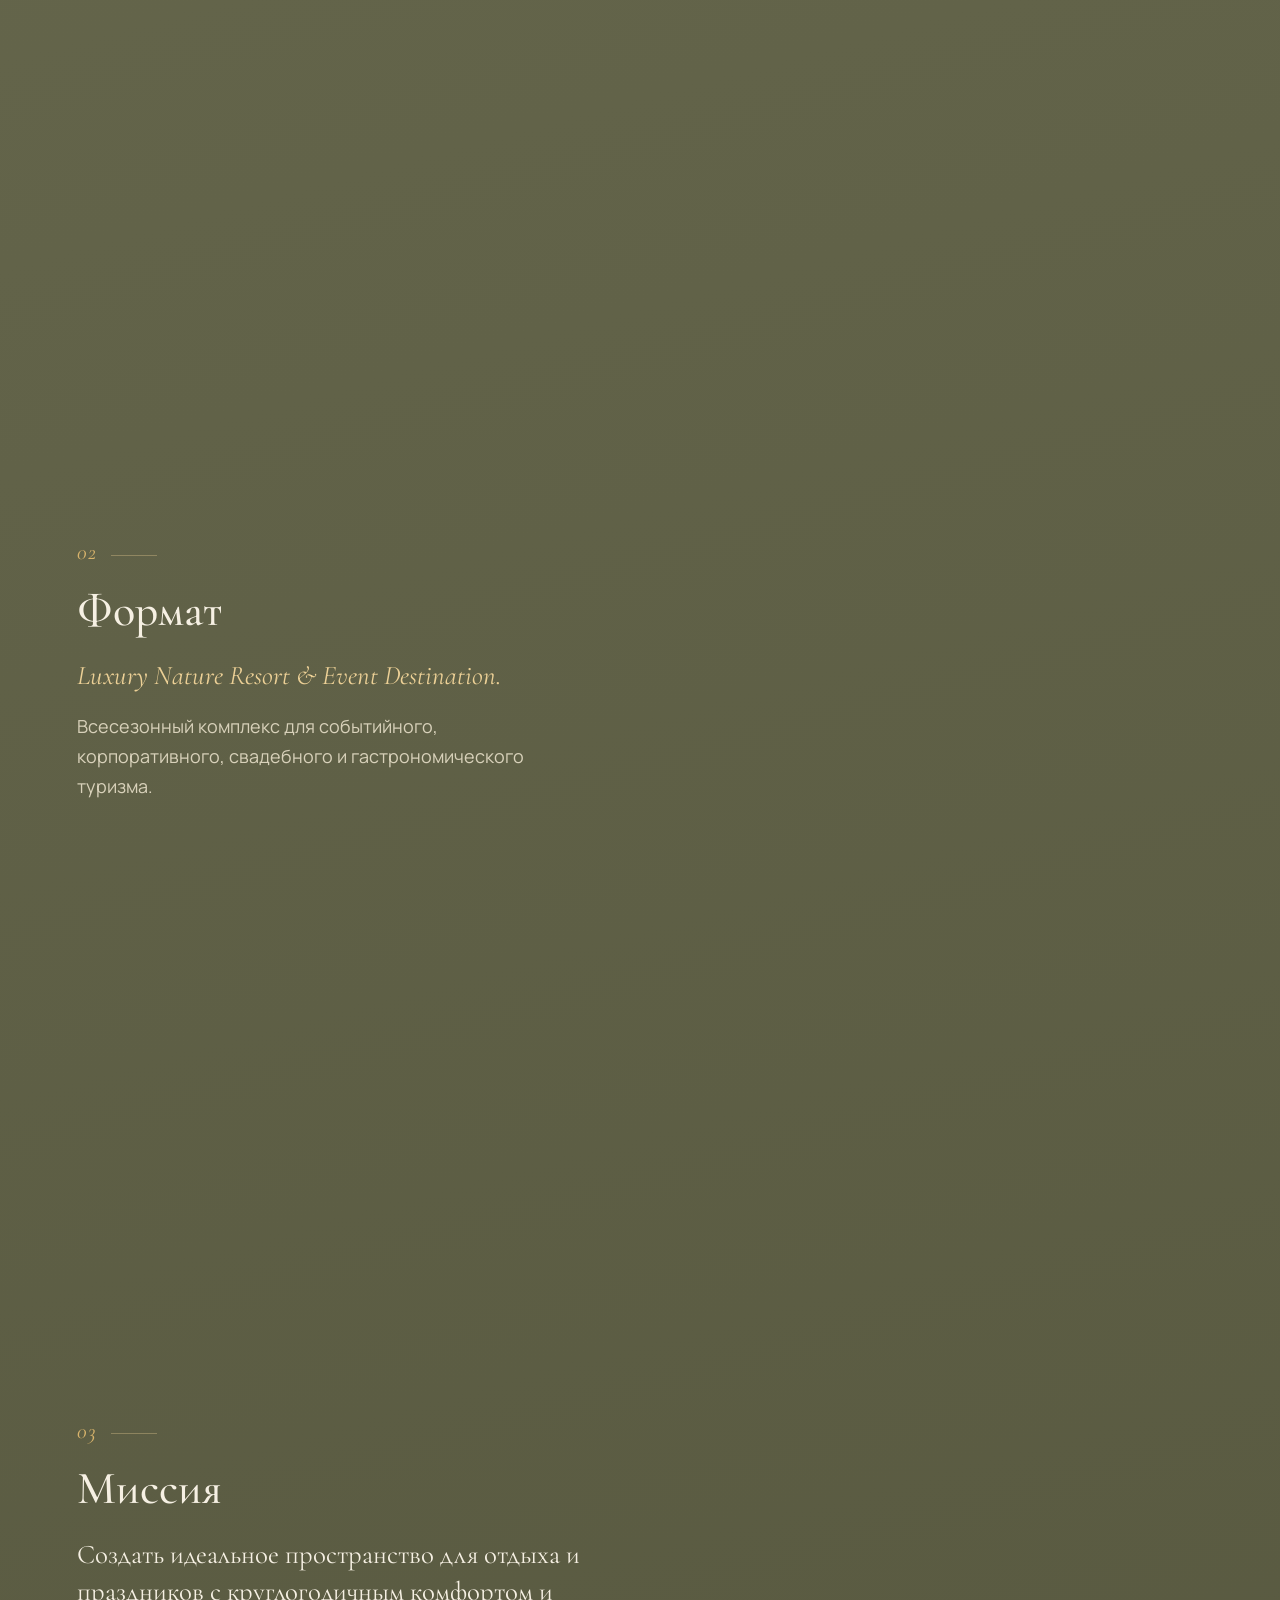
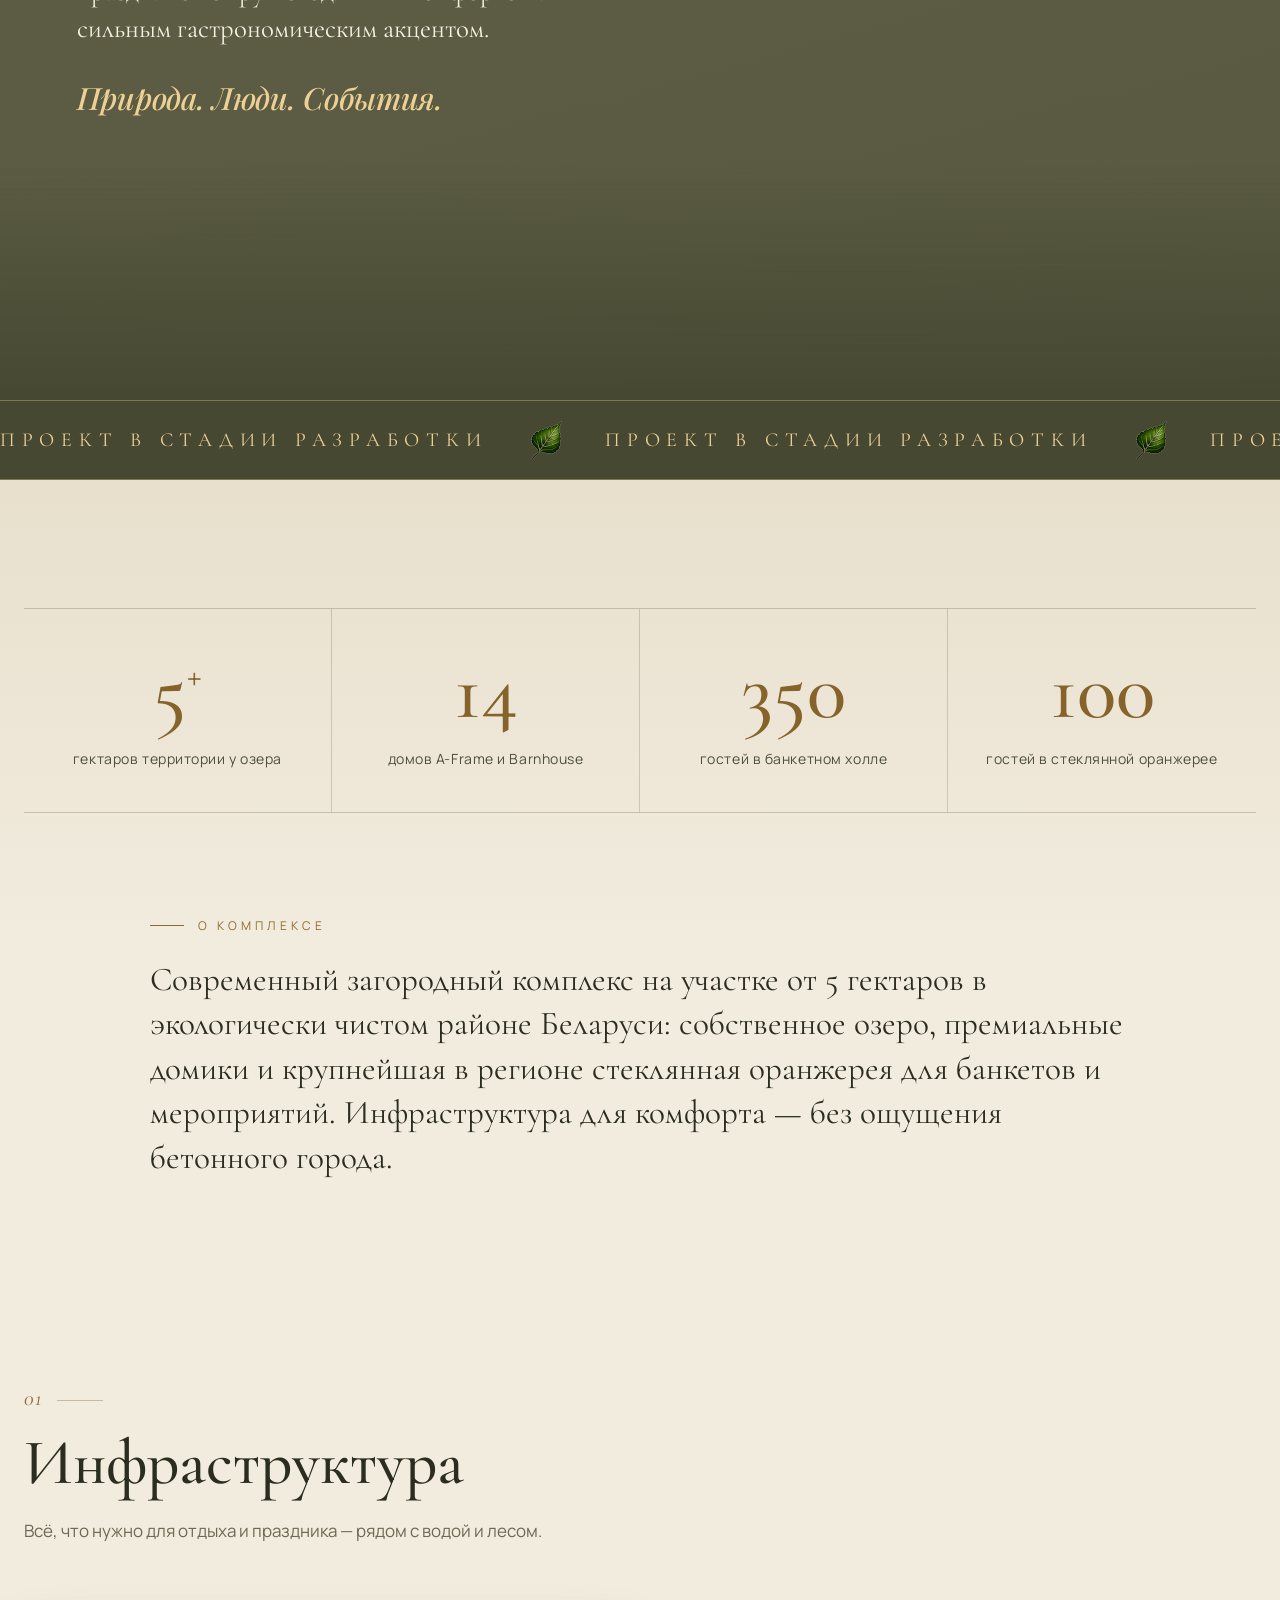
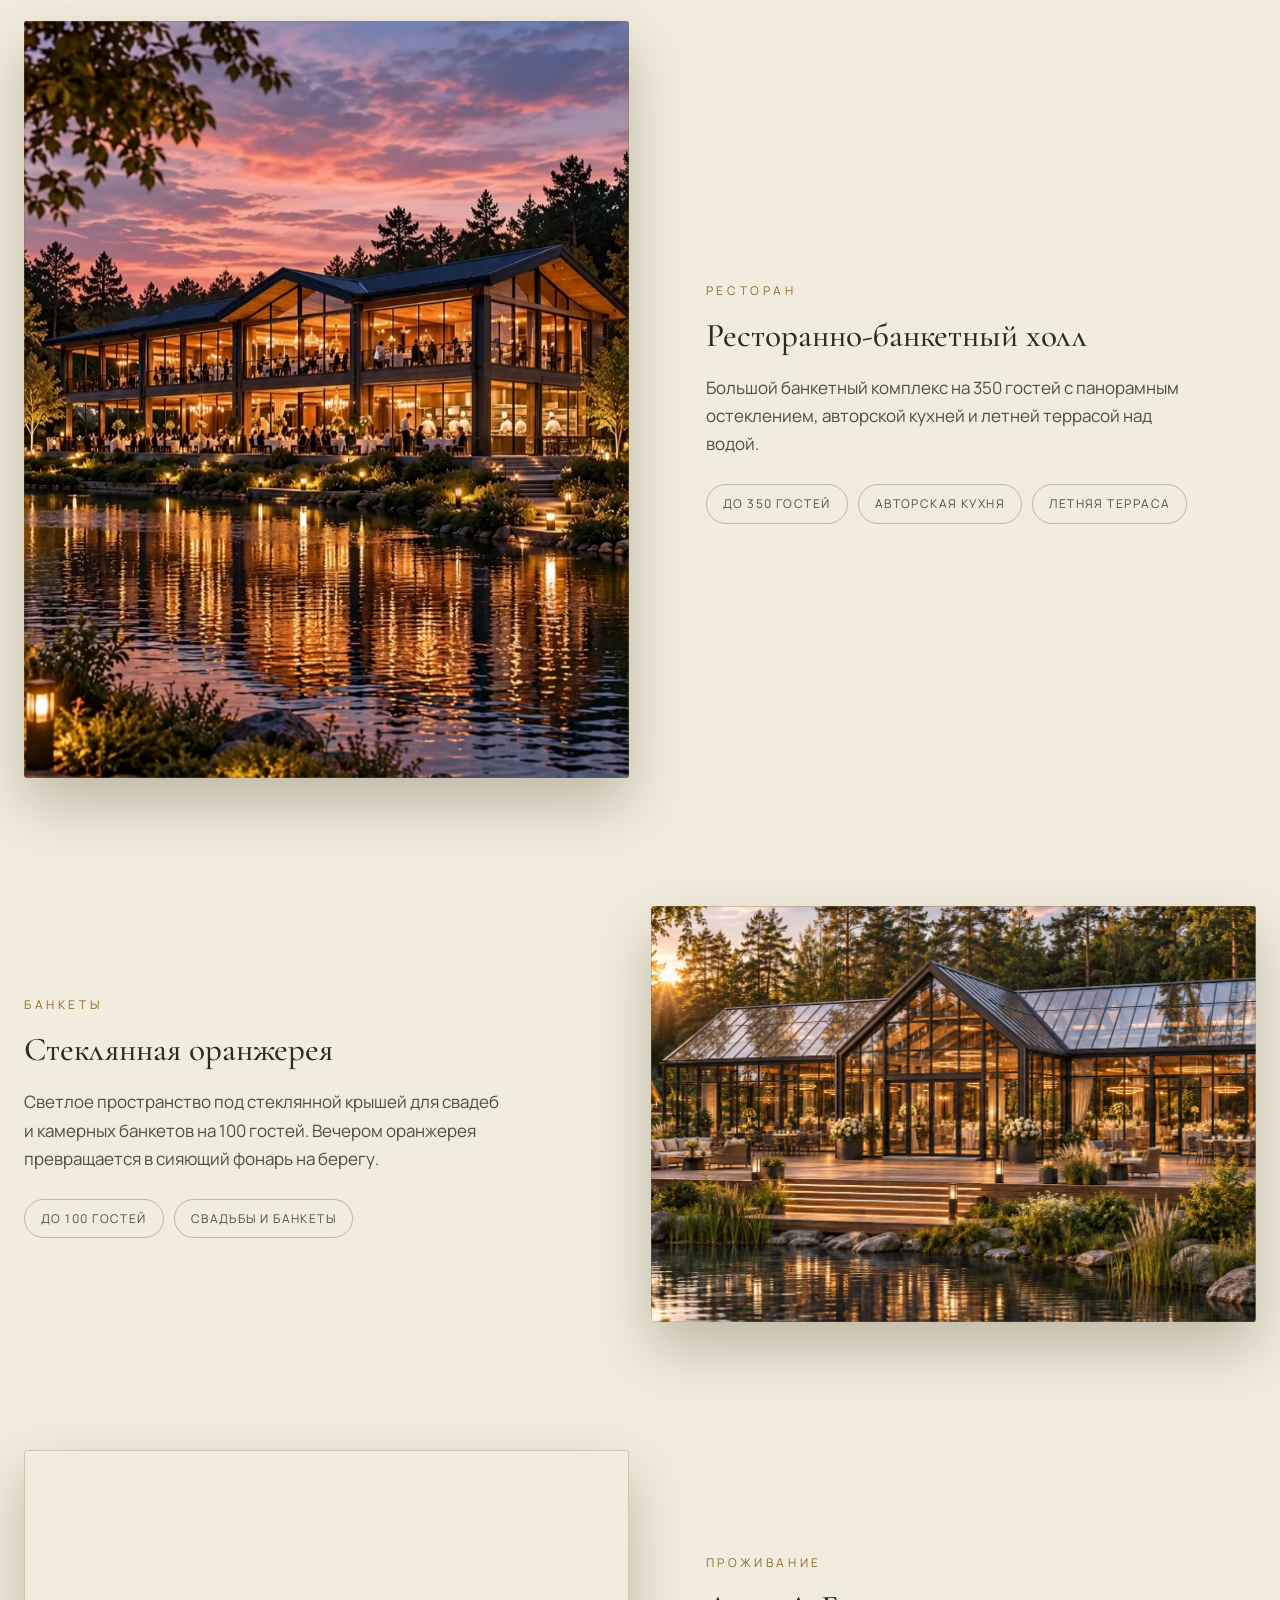
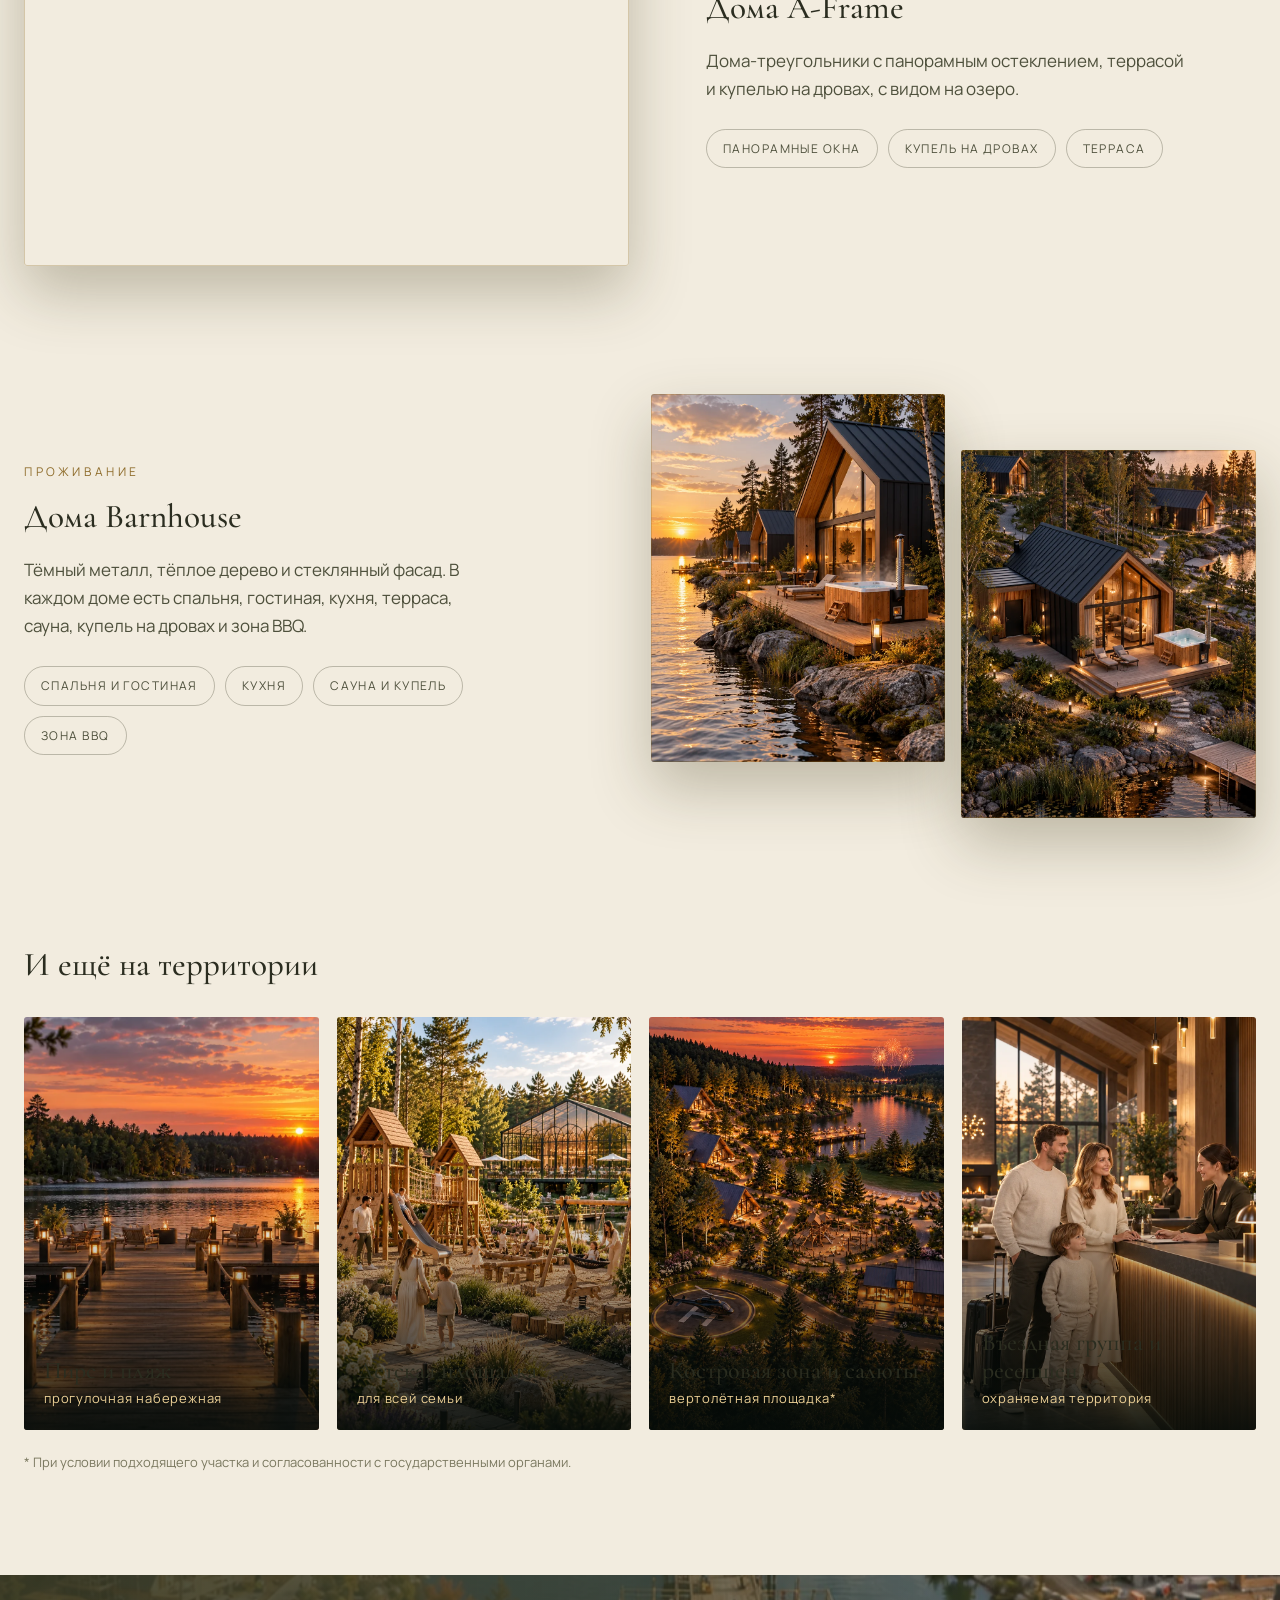
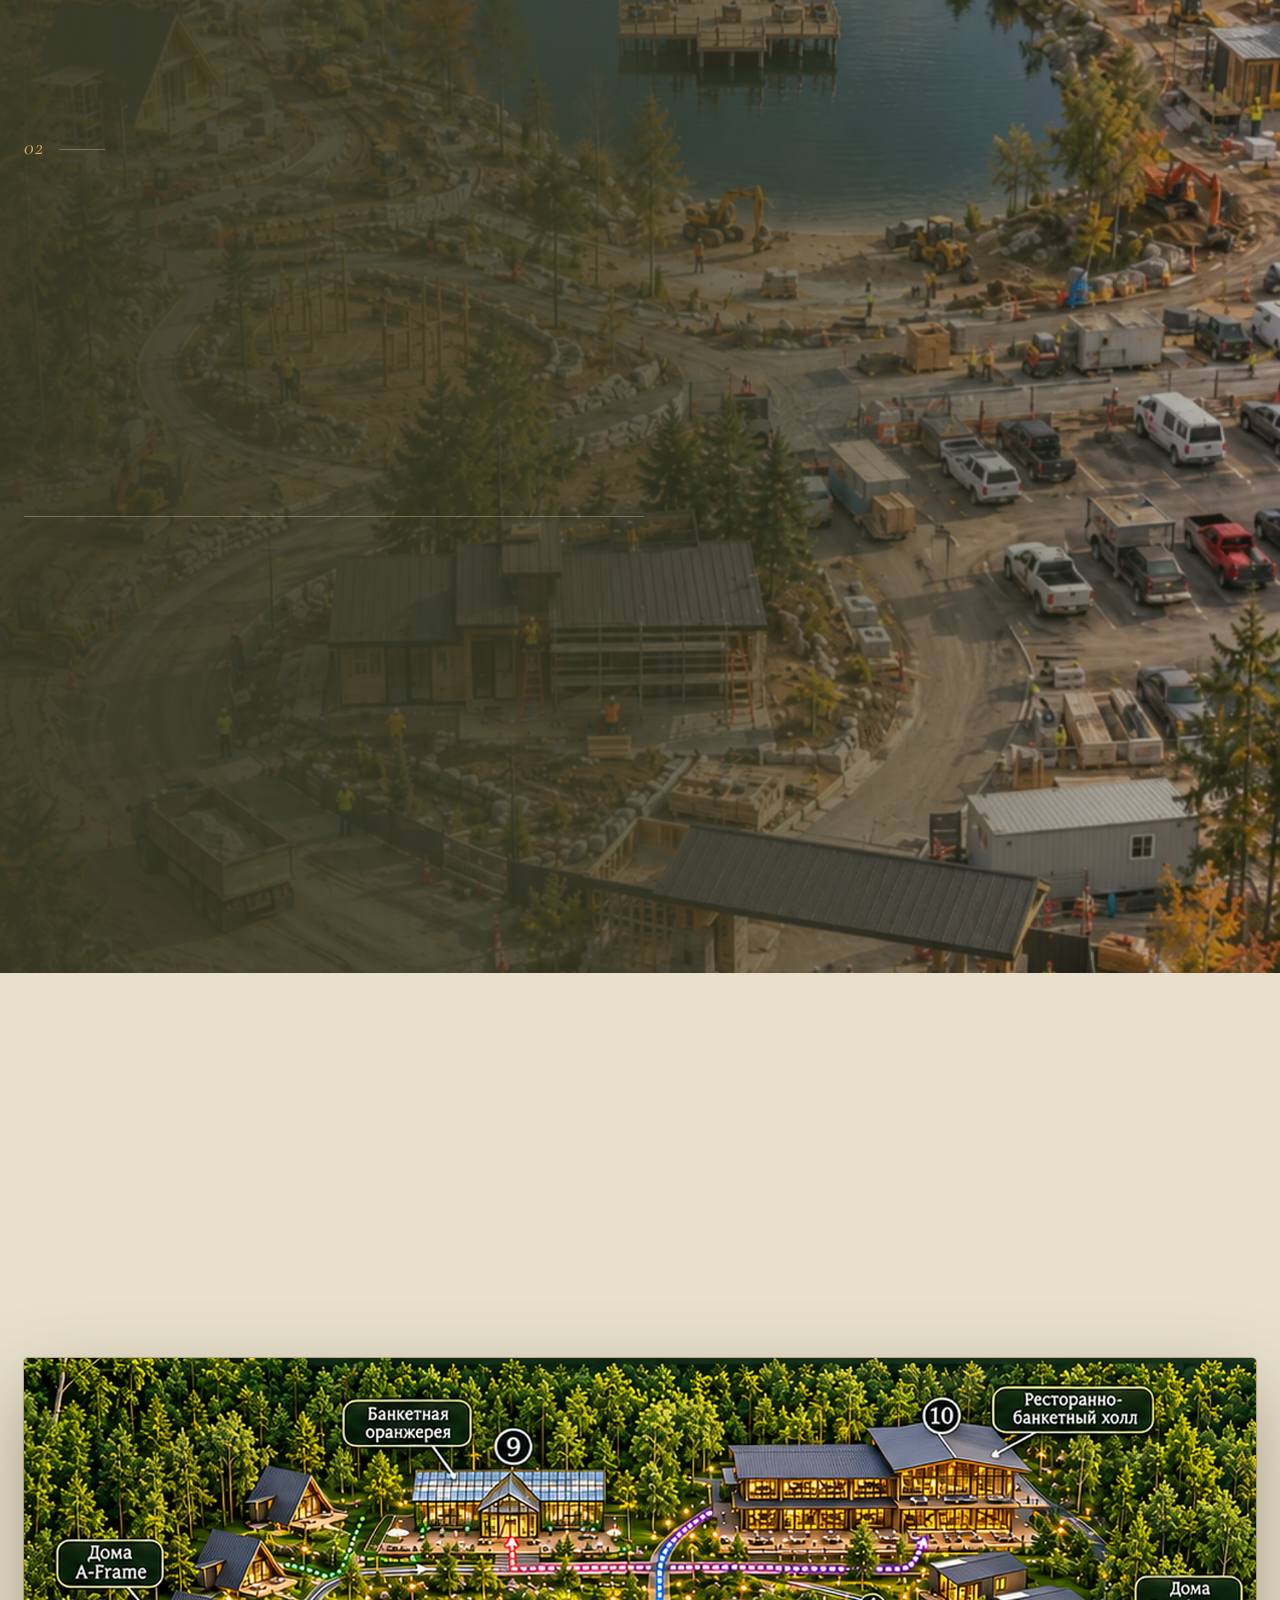
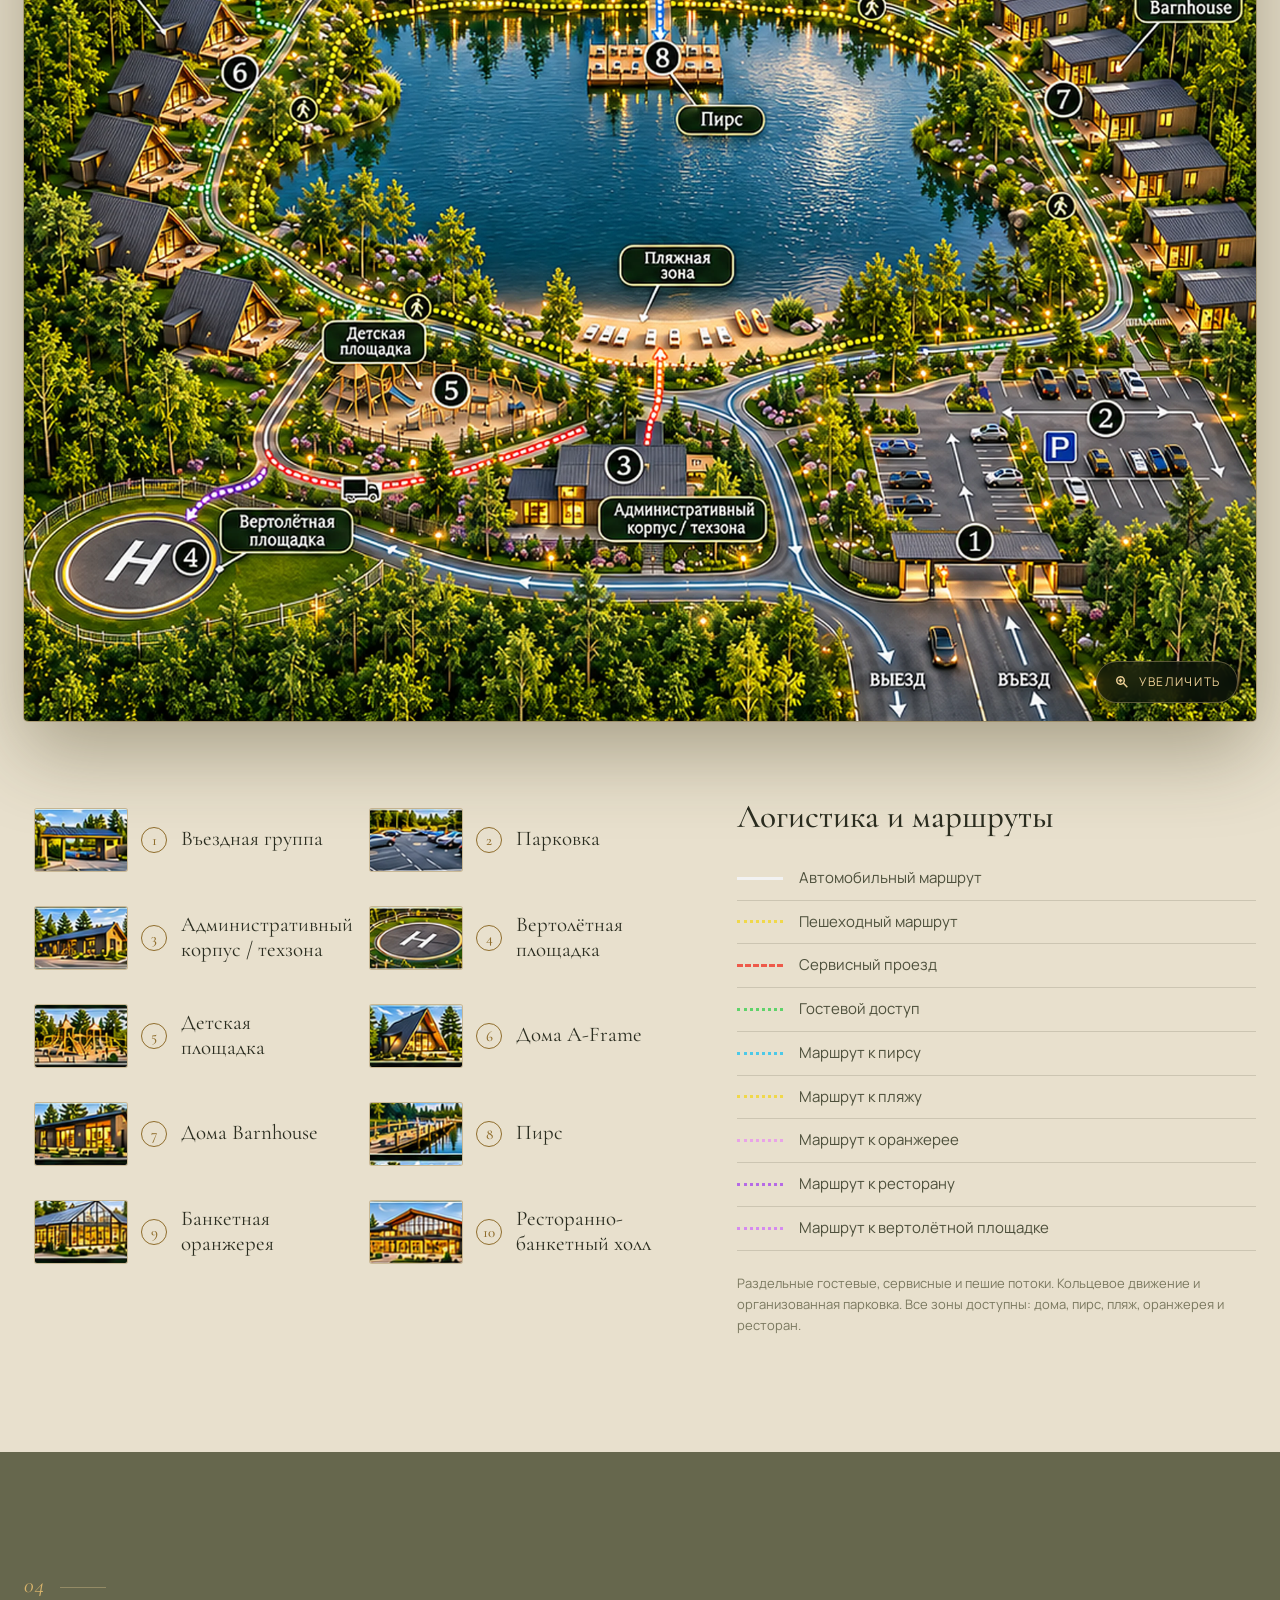
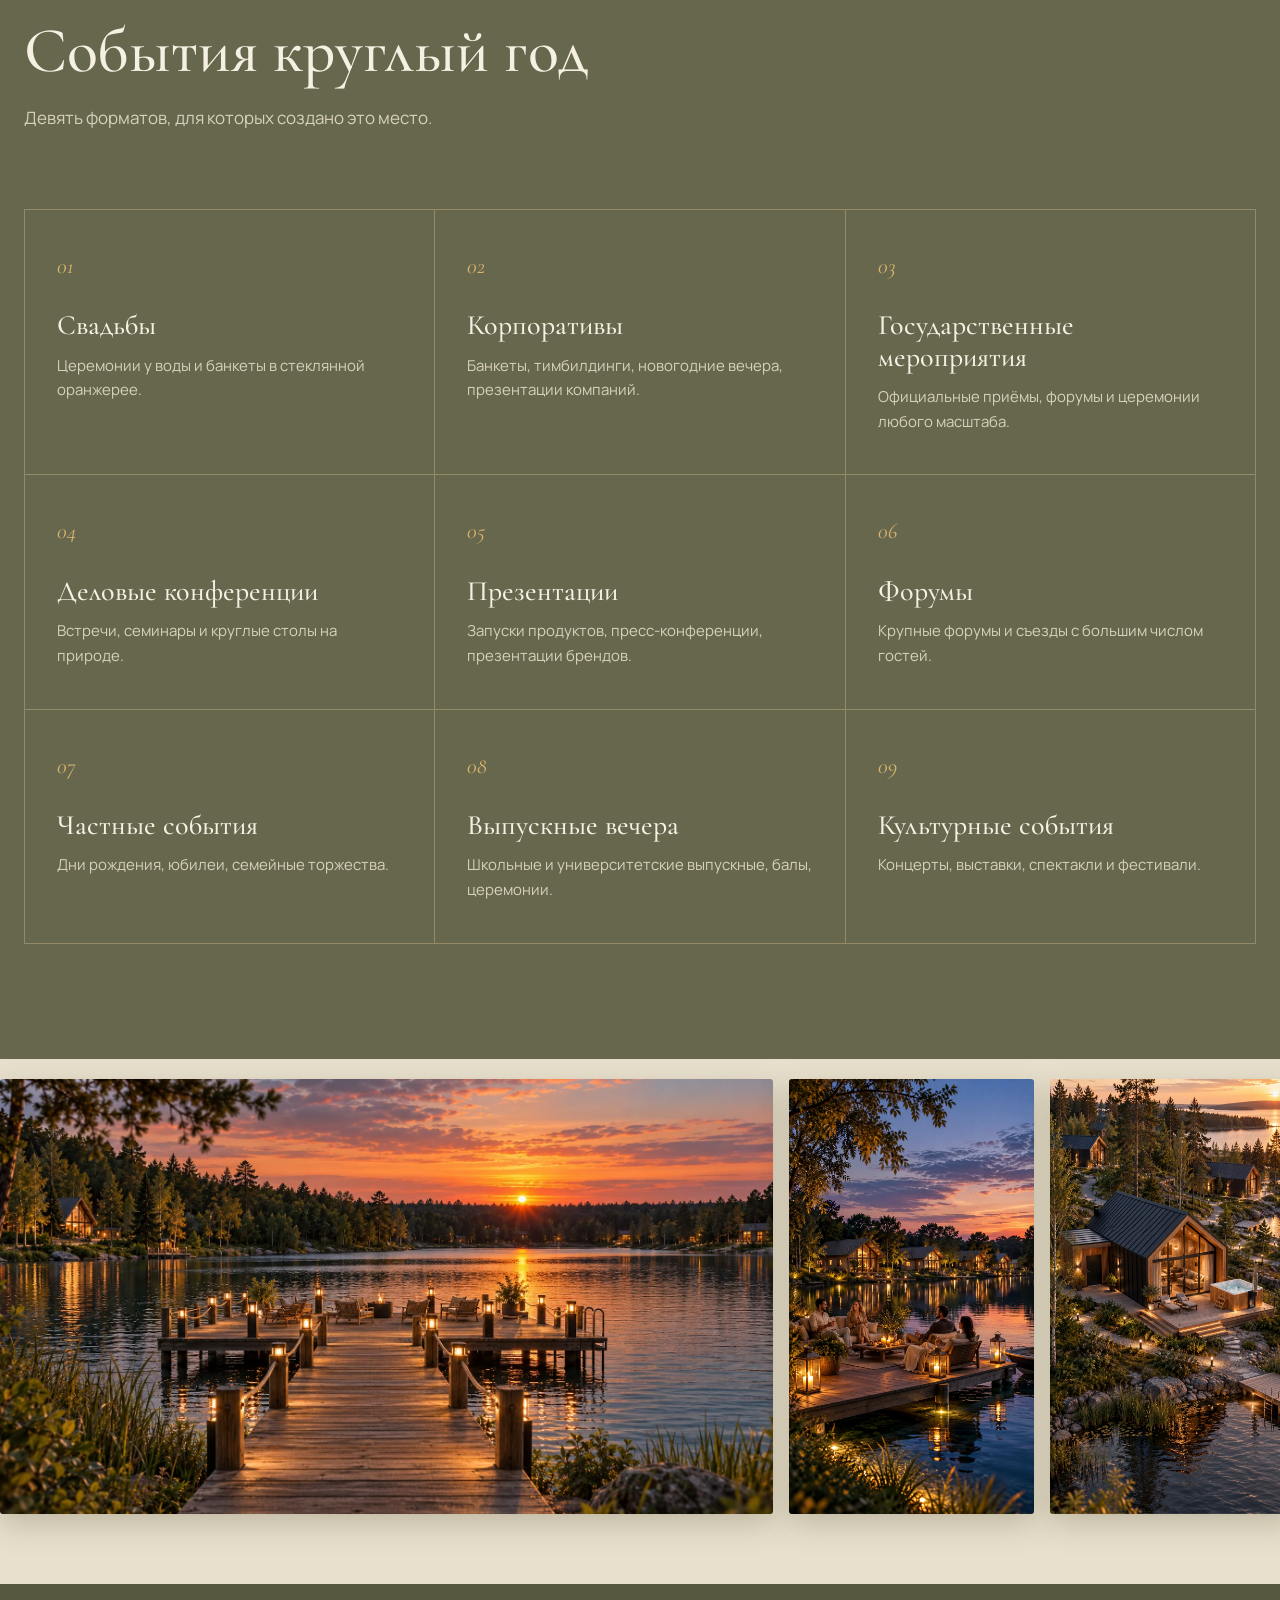
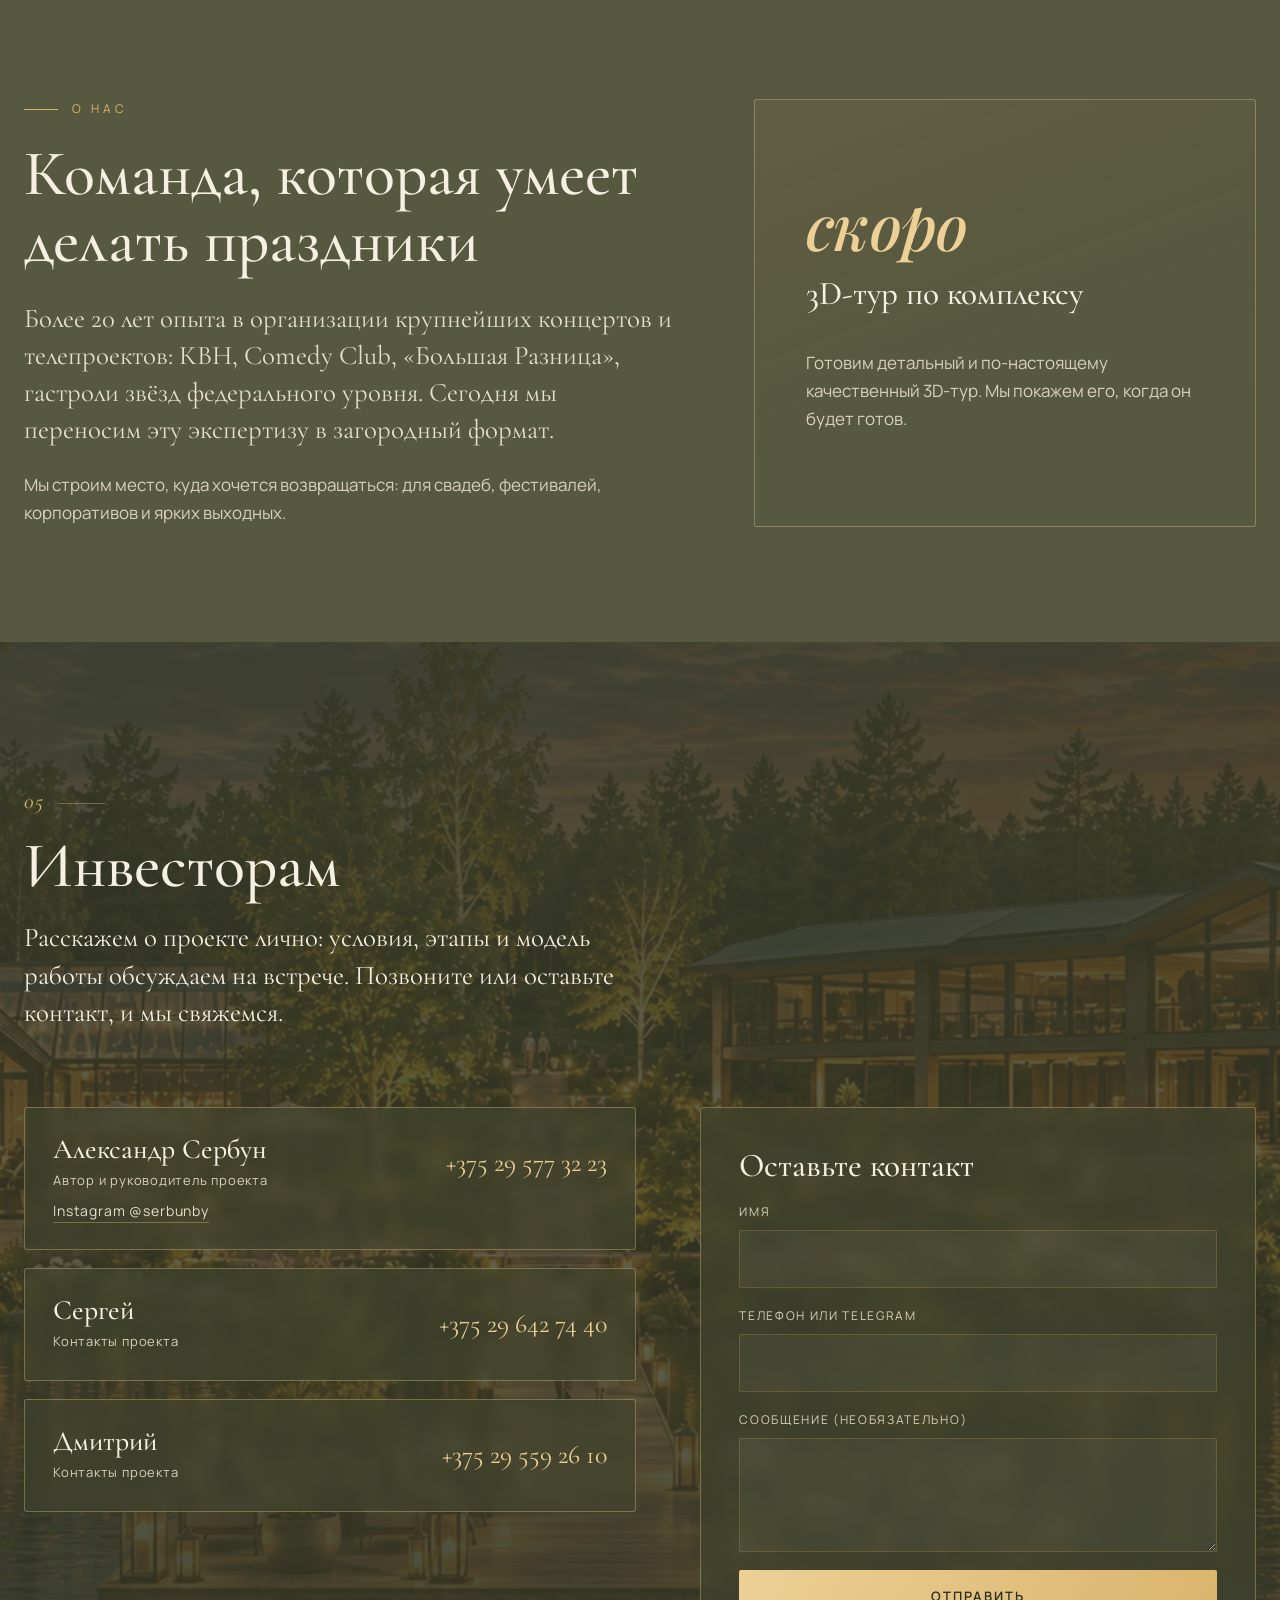
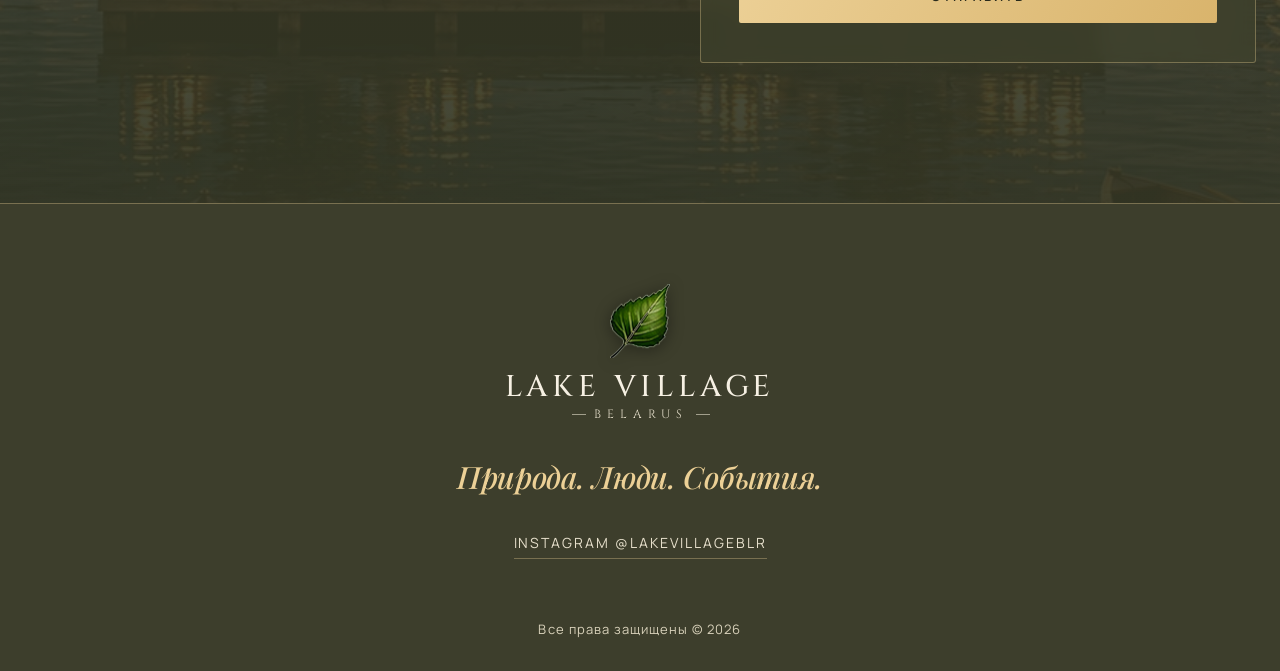
==== commit 7739c471: "Fix surname: Сербун Co-Authored-By: Claude Sonnet 5.5 <noreply@anthropic.com> Claude-Session: https:" ====
--- a/index.html
+++ b/index.html
@@ -266,7 +266,7 @@
     <div class="inv__grid">
       <div class="people">
         <article class="person reveal">
-          <div class="person__n"><b>Александр Сербан</b><span data-i18n="pr_a">Автор и руководитель проекта</span></div>
+          <div class="person__n"><b>Александр Сербун</b><span data-i18n="pr_a">Автор и руководитель проекта</span></div>
           <a class="person__tel" href="tel:+375295773223">+375 29 577 32 23</a>
           <a class="person__ig" href="https://instagram.com/serbunby" target="_blank" rel="noopener">Instagram @serbunby</a>
         </article>
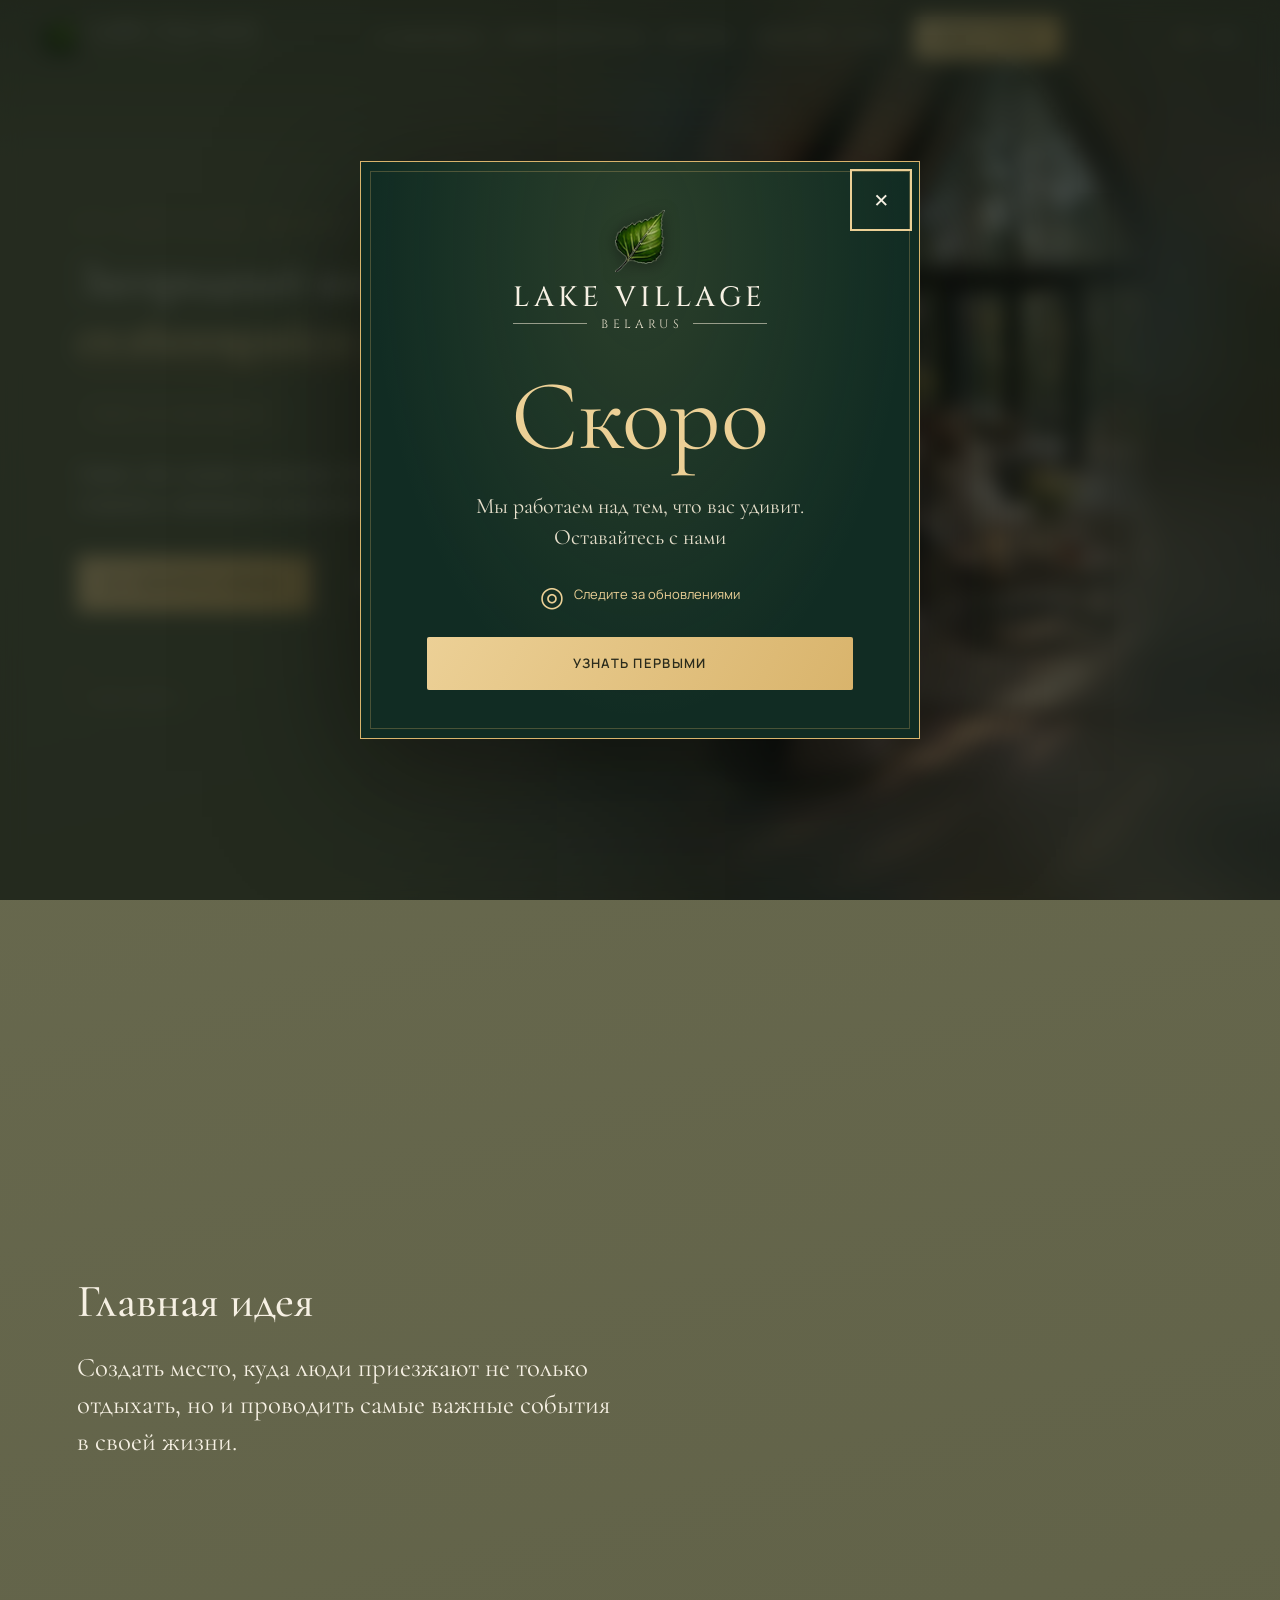
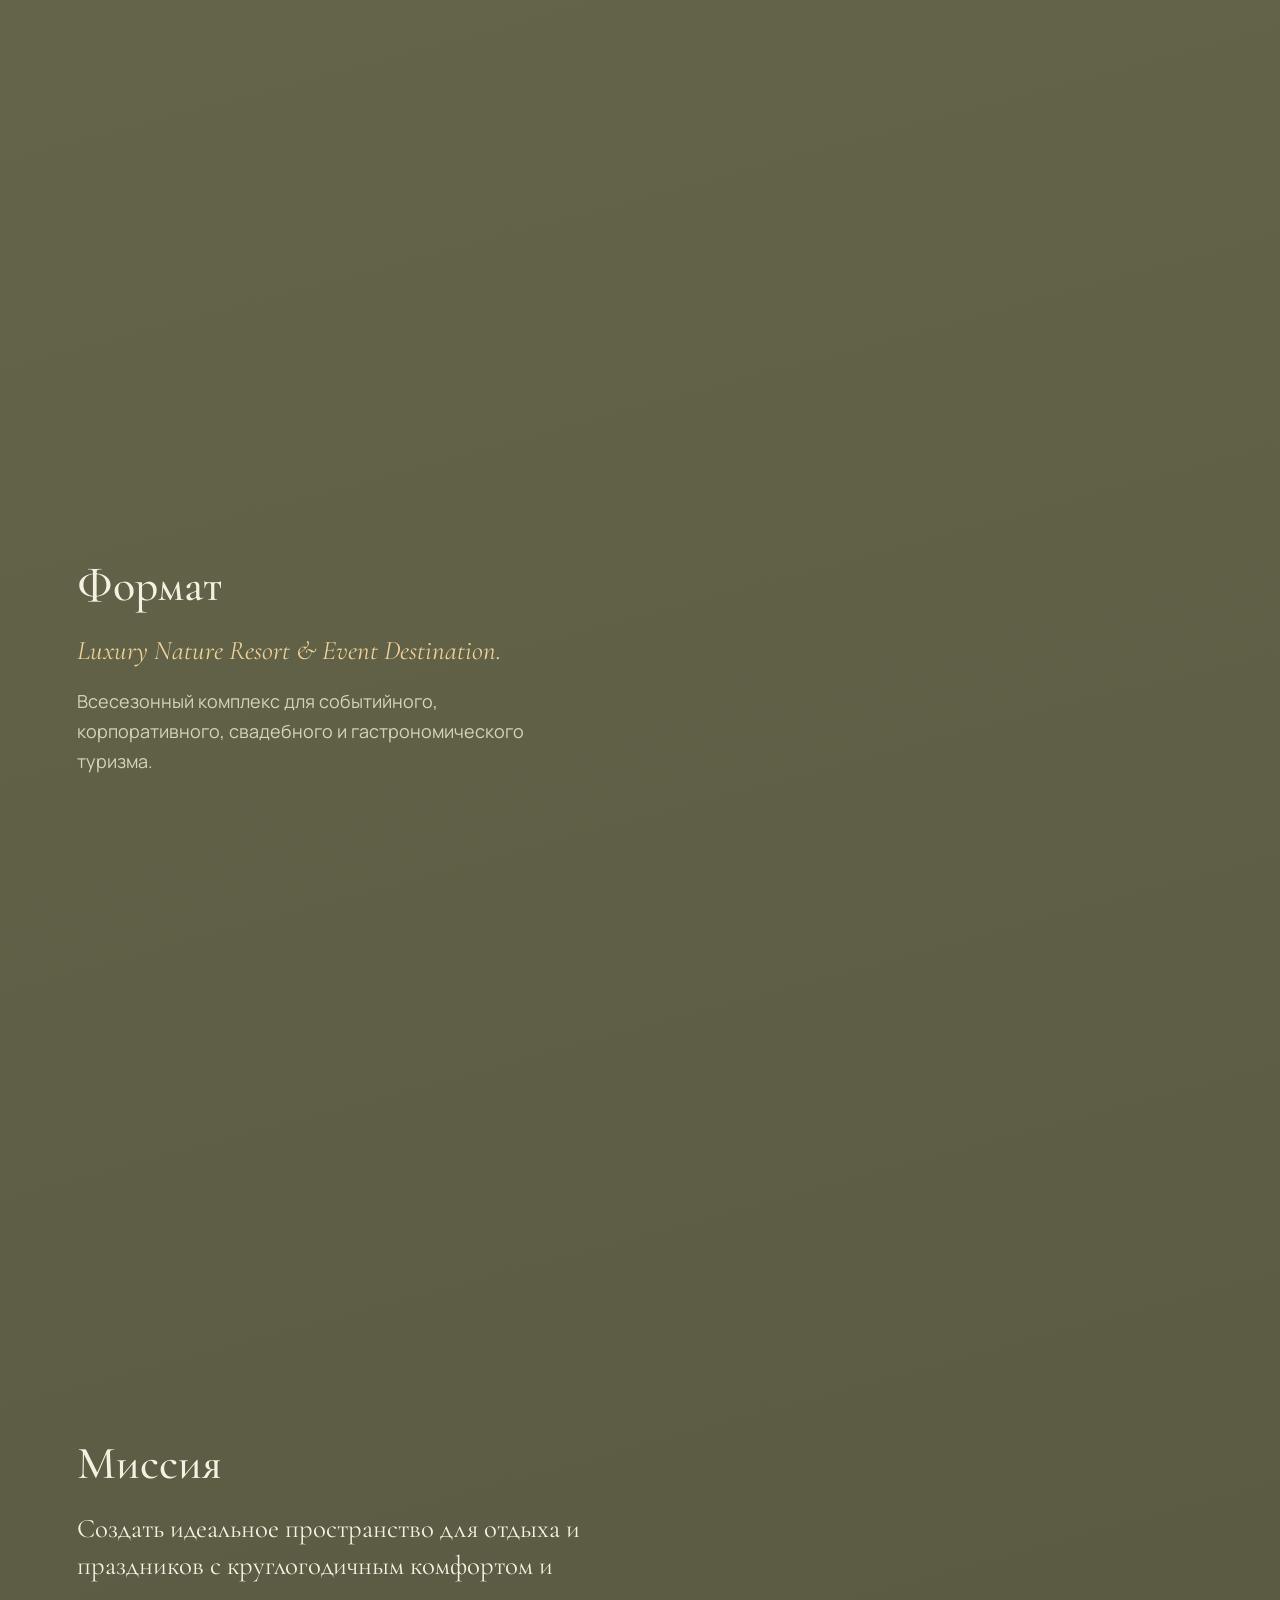
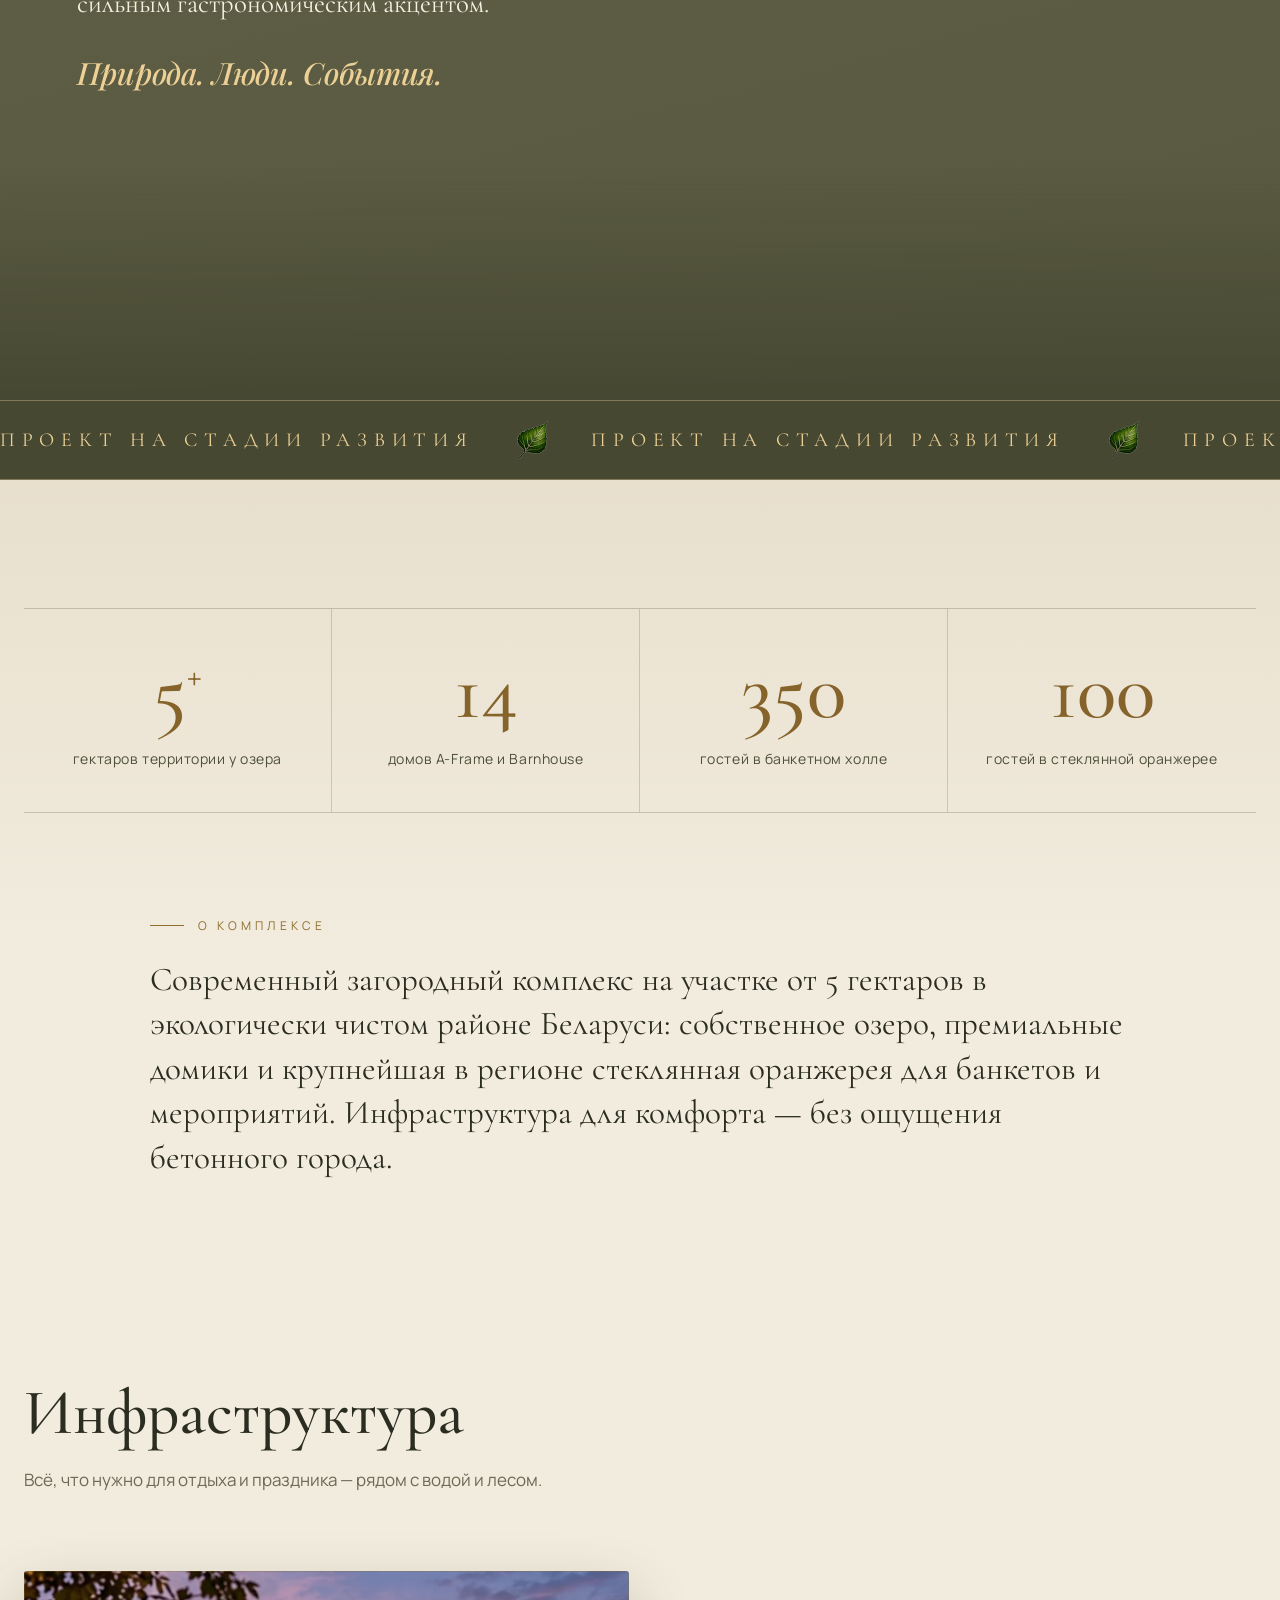
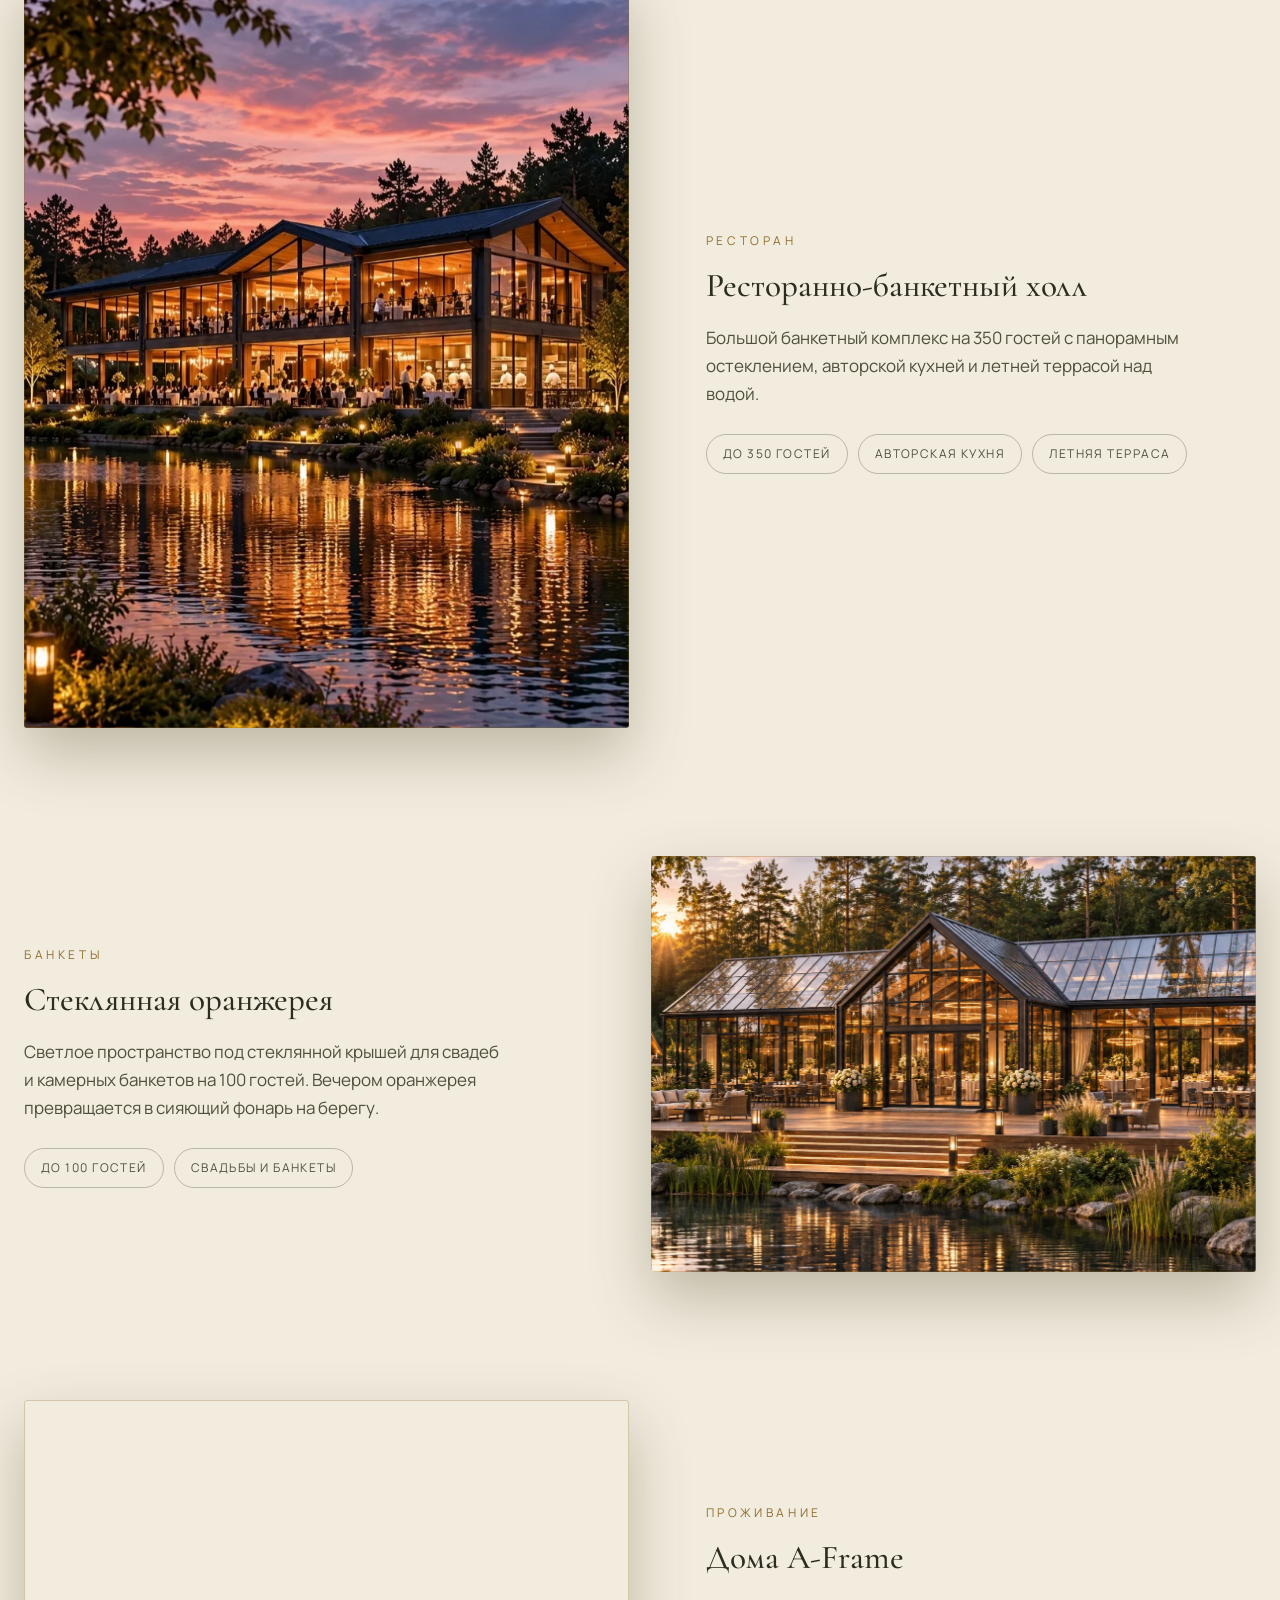
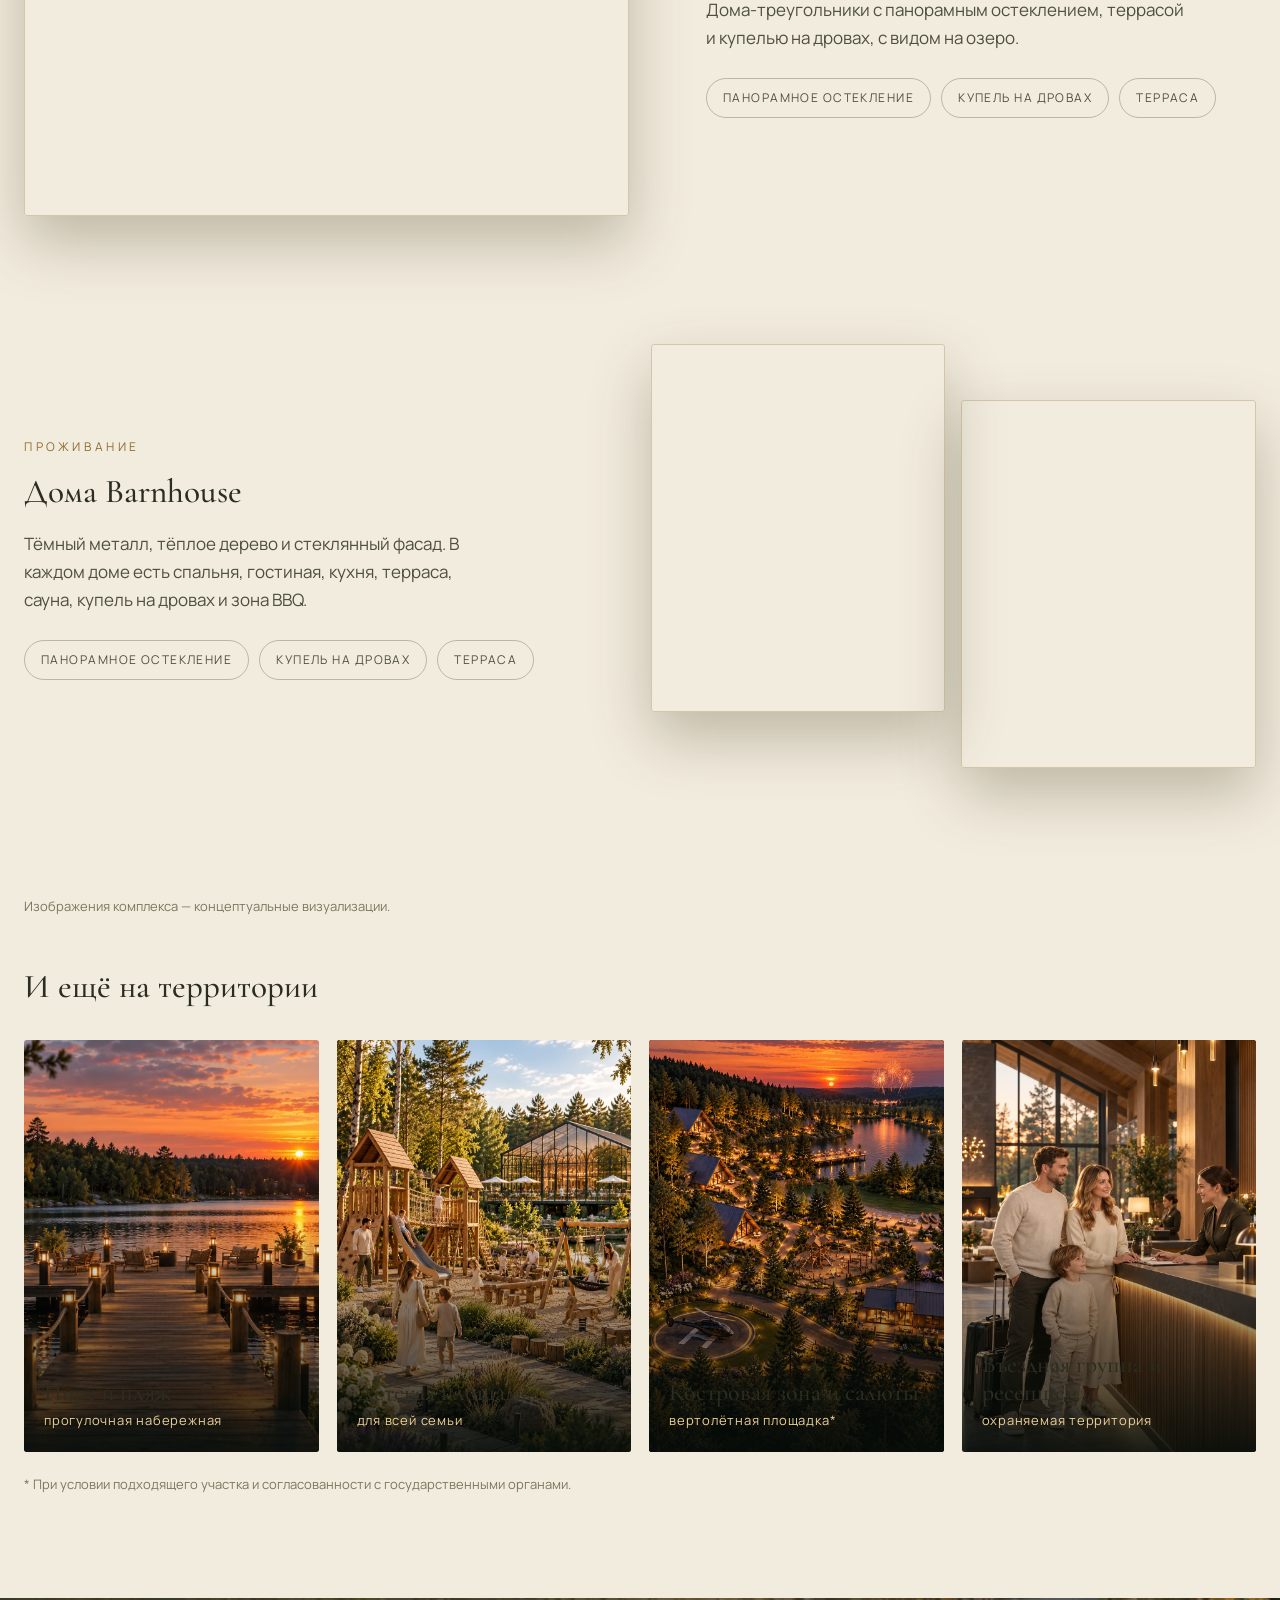
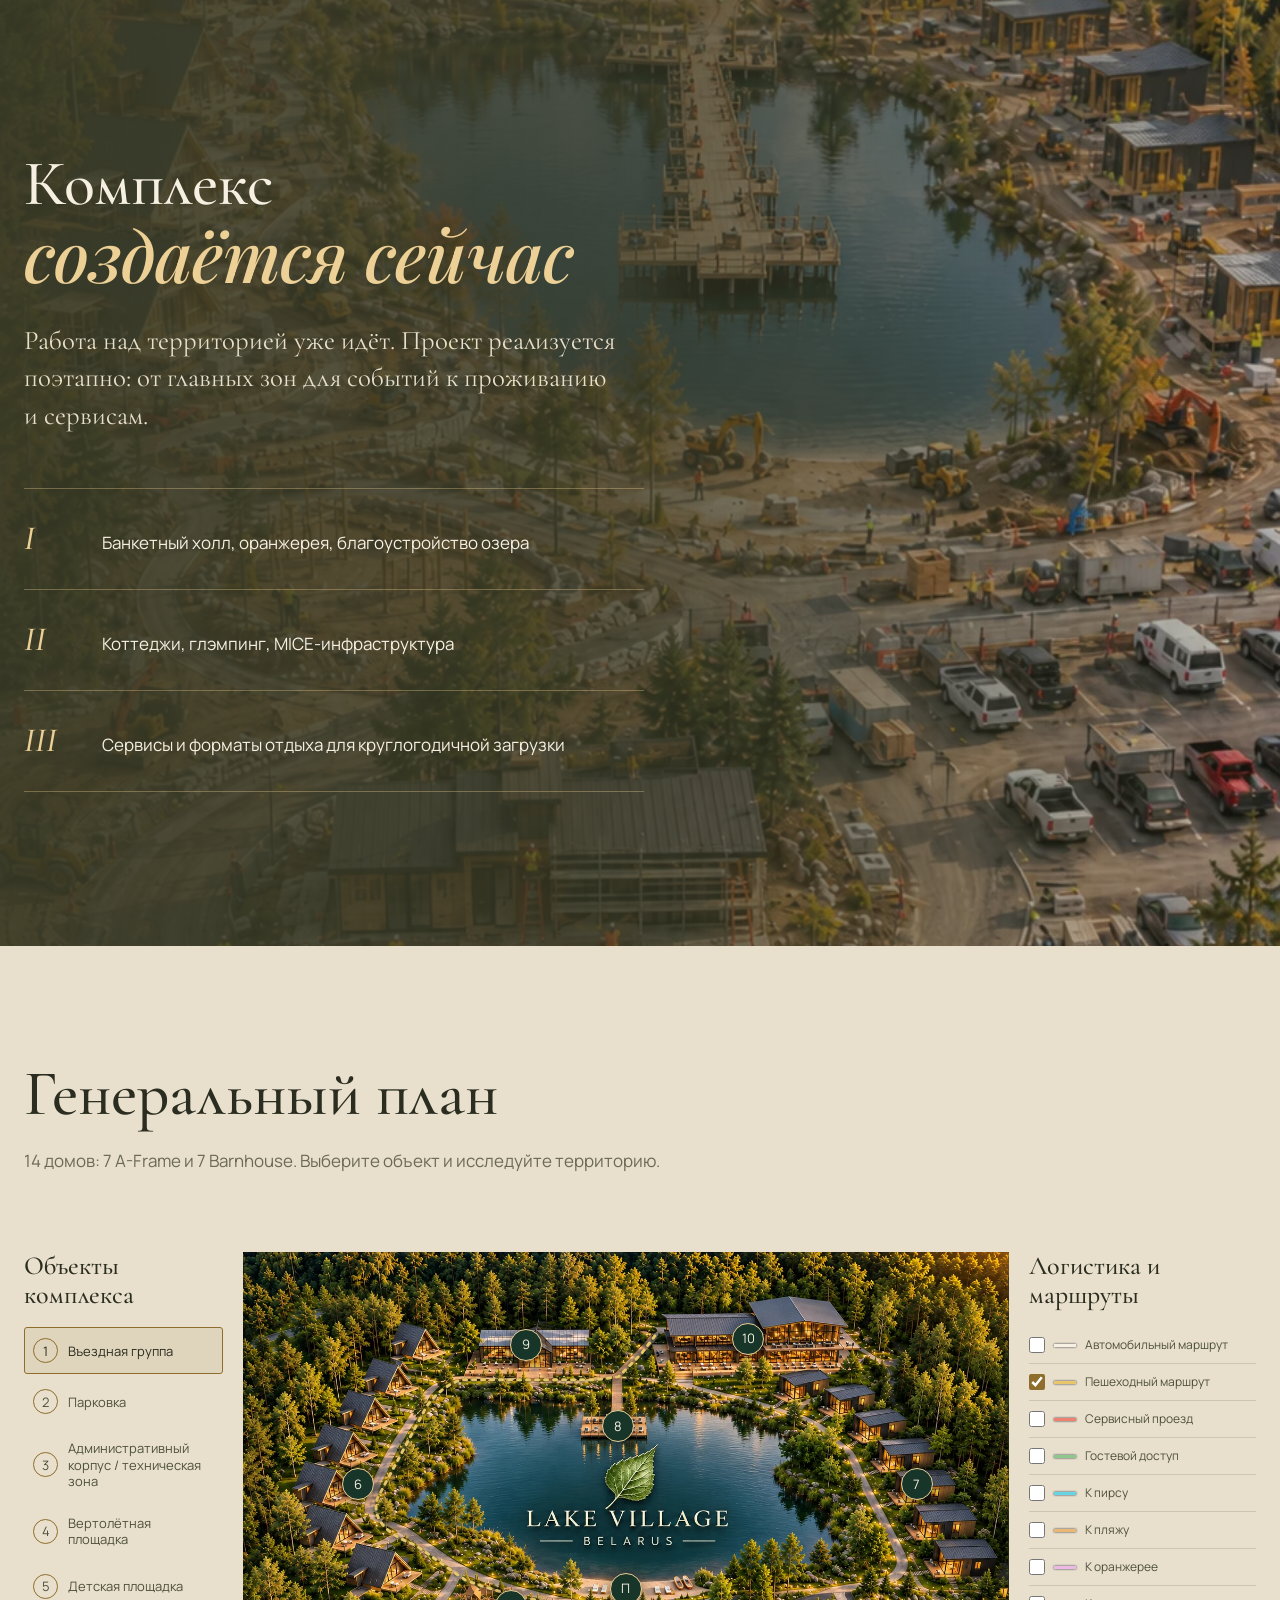
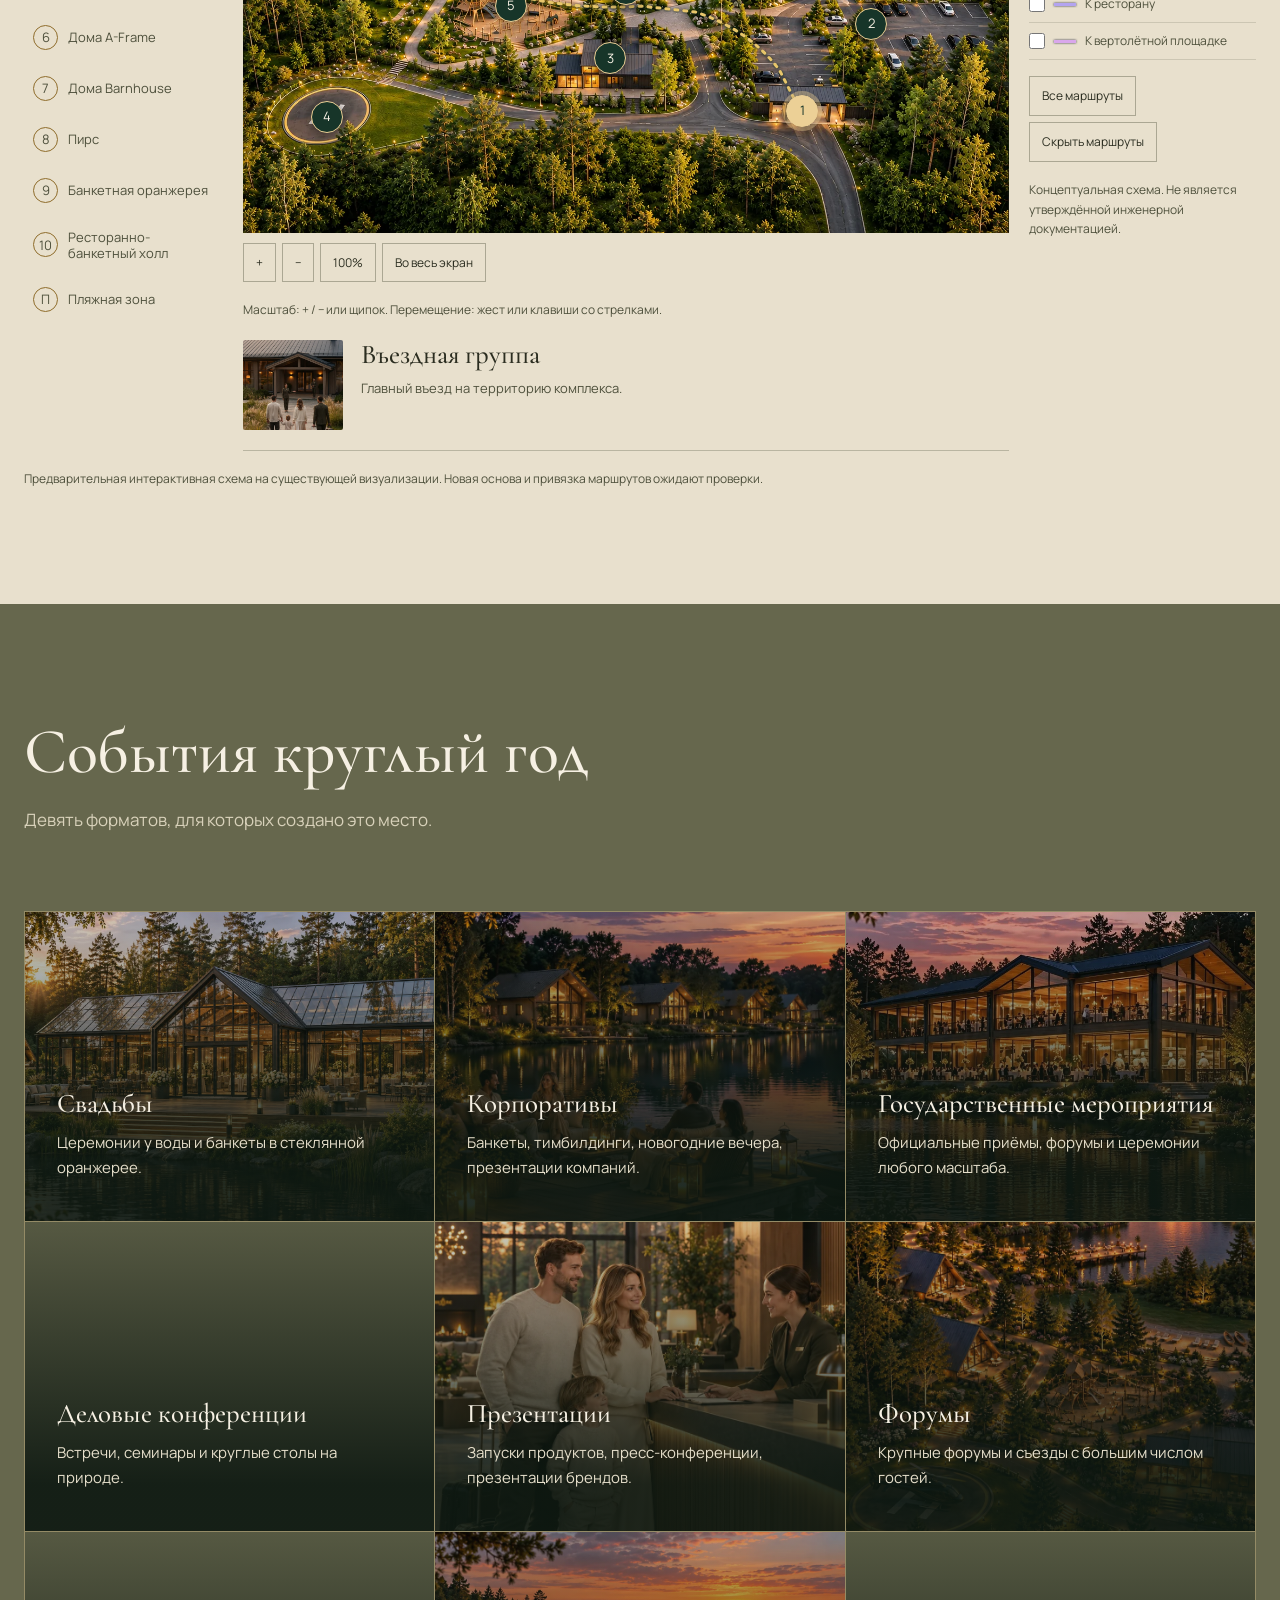
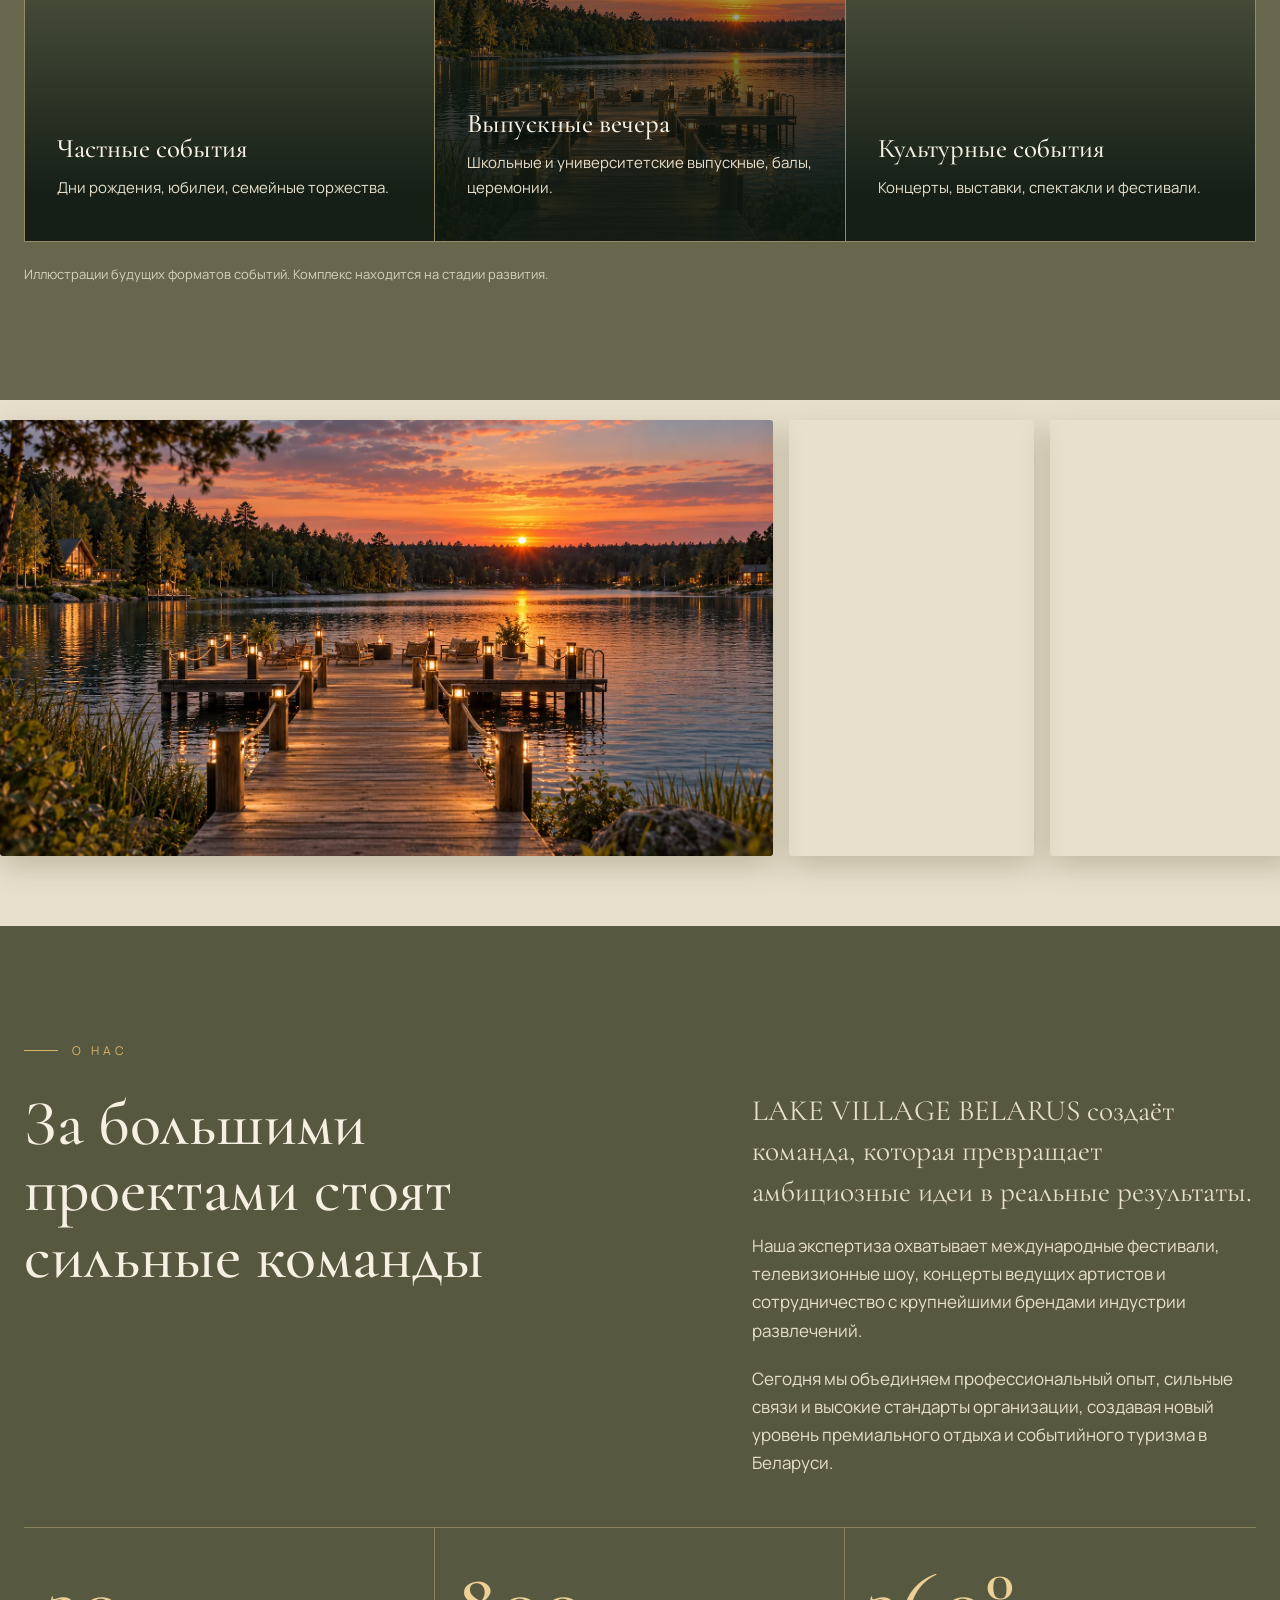
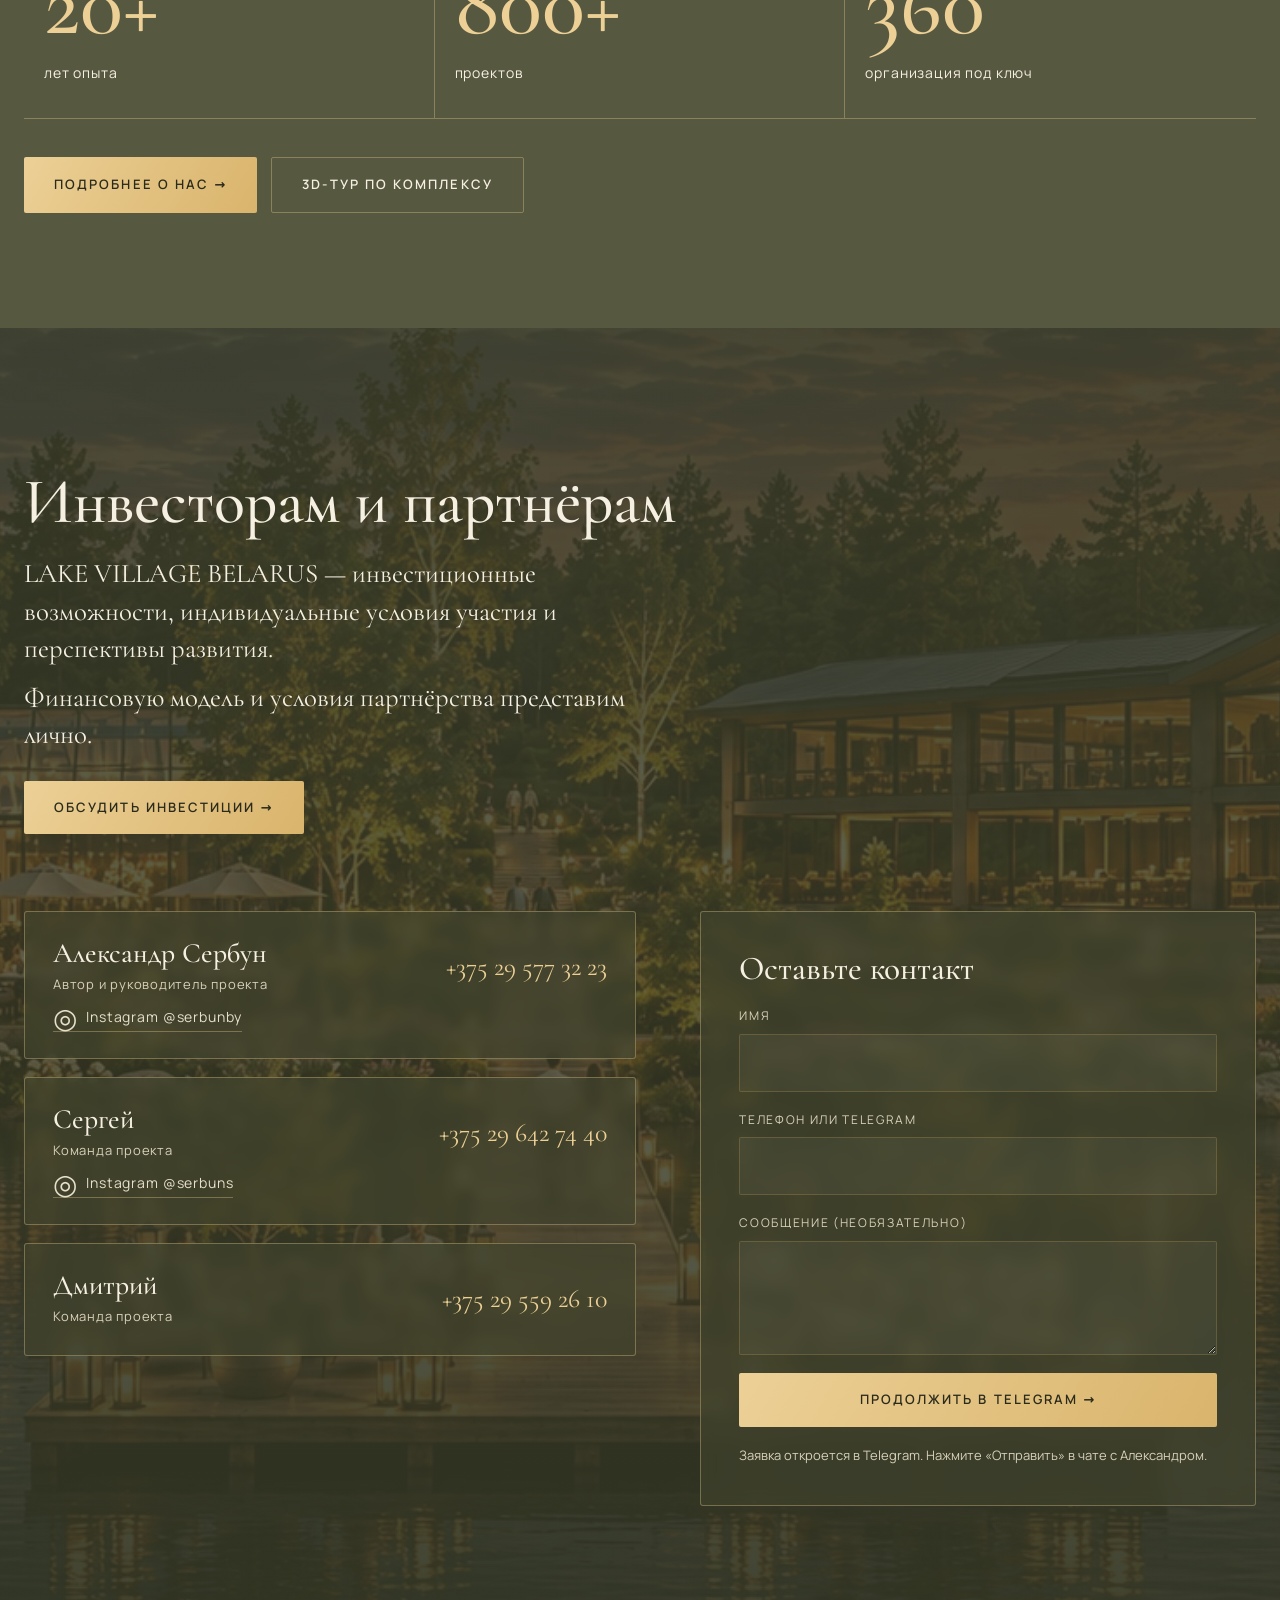
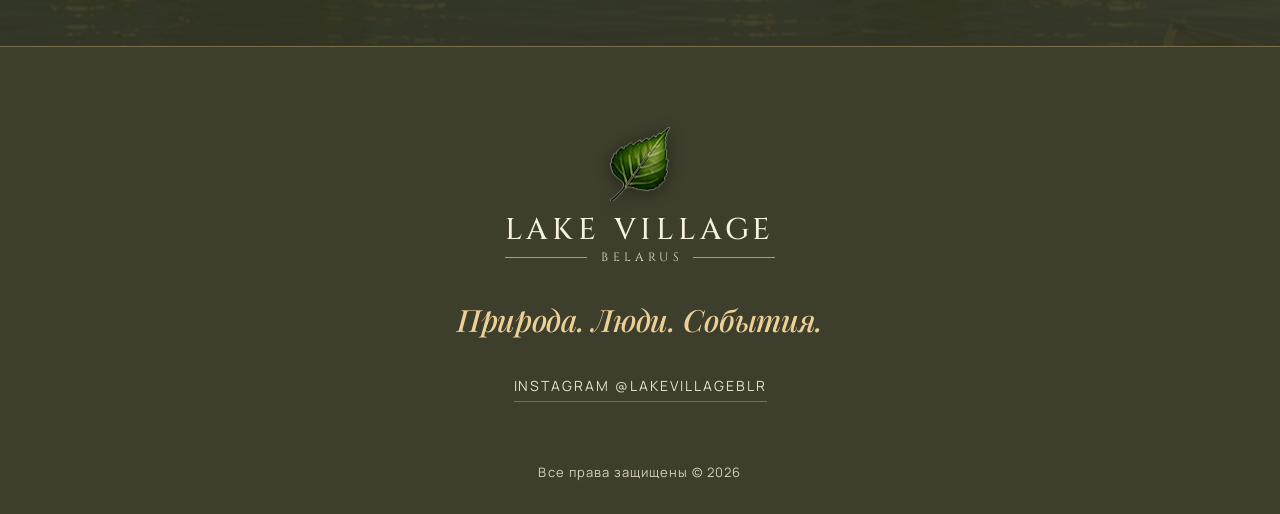
==== commit fd58770a: "Implement bilingual client revisions with team page, accessible dialogs and interactive plan draft" ====
--- a/index.html
+++ b/index.html
@@ -4,7 +4,7 @@
 <meta charset="utf-8">
 <meta name="viewport" content="width=device-width, initial-scale=1, viewport-fit=cover">
 <title>Lake Village Belarus</title>
-<meta name="description" content="Lake Village Belarus — загородный комплекс у озера: дома A-Frame и Barnhouse с купелями, ресторан, стеклянная оранжерея, пирс и пляж.">
+<meta name="description" content="Lake Village Belarus — проект загородного комплекса на стадии развития: дома A-Frame и Barnhouse с купелями, ресторан, стеклянная оранжерея, пирс и пляж.">
 <meta name="theme-color" content="#5d5e45">
 <meta property="og:title" content="Lake Village Belarus">
 <meta property="og:description" content="Загородный комплекс у озера. Природа. Люди. События.">
@@ -15,6 +15,7 @@
 <link rel="stylesheet" href="css/style.css?v=4">
 <link rel="stylesheet" href="css/palette.css?v=4">
 <link rel="stylesheet" href="css/v2.css?v=4">
+<link rel="stylesheet" href="css/revisions.css?v=5">
 </head>
 <body class="v2">
 <div class="progress" aria-hidden="true"><i></i></div>
@@ -30,13 +31,14 @@
     <a href="#infra" data-i18n="nav_infra">Инфраструктура</a>
     <a href="#plan" data-i18n="nav_plan">Генплан</a>
     <a href="#events" data-i18n="nav_events">События</a>
+    <a href="about.html" data-i18n="nav_team">О нас</a>
     <a href="#investors" class="nav__cta" data-i18n="nav_inv">Инвесторам</a>
   </nav>
   <div class="hdr__r">
     <div class="lang" role="group" aria-label="Language">
       <button data-lang="ru" class="on">RU</button><span>/</span><button data-lang="en">EN</button>
     </div>
-    <button class="burger" id="burger" aria-label="Menu"><i></i><i></i></button>
+    <button class="burger" id="burger" aria-label="Menu" aria-expanded="false" aria-controls="nav"><i></i><i></i></button>
   </div>
 </header>
 
@@ -52,6 +54,7 @@
         <span class="line"><span class="script" id="heroScript"><span data-i18n="h_t2">создающийся сейчас</span>
           <svg class="uline" viewBox="0 0 400 18" preserveAspectRatio="none" aria-hidden="true"><path d="M3 11 C 70 3, 130 16, 200 8 S 340 4, 397 10"/></svg></span></span>
       </h1>
+      <p class="project-status" data-i18n="project_status">Проект на стадии развития</p>
       <p class="lead" data-i18n="h_lead">Озеро, лес и дома с купелями. Место, куда приезжают отдыхать и проводить самые важные события жизни.</p>
       <div class="btns">
         <button class="btn btn--gold" data-film><svg viewBox="0 0 24 24" width="16" height="16"><path d="M7 4.5v15l13-7.5z" fill="currentColor"/></svg><span data-i18n="h_film">Смотреть фильм</span></button>
@@ -61,18 +64,15 @@
     </article>
 
     <article class="panel">
-      <span class="num">01</span>
       <h2 class="h2" data-i18n="p1_t">Главная идея</h2>
       <p class="big" data-i18n="p1_p">Создать место, куда люди приезжают не только отдыхать, но и проводить самые важные события в своей жизни.</p>
     </article>
     <article class="panel">
-      <span class="num">02</span>
       <h2 class="h2" data-i18n="p2_t">Формат</h2>
       <p class="big"><em>Luxury Nature Resort &amp; Event Destination.</em></p>
       <p class="muted" data-i18n="p2_p">Всесезонный комплекс для событийного, корпоративного, свадебного и гастрономического туризма.</p>
     </article>
     <article class="panel">
-      <span class="num">03</span>
       <h2 class="h2" data-i18n="p3_t">Миссия</h2>
       <p class="big" data-i18n="p3_p">Создать идеальное пространство для отдыха и праздников с круглогодичным комфортом и сильным гастрономическим акцентом.</p>
       <p class="script script--sm" data-i18n="slogan">Природа. Люди. События.</p>
@@ -115,7 +115,6 @@
 <section class="infra light" id="infra">
   <div class="wrap">
     <header class="shead reveal">
-      <span class="idx">01</span>
       <h2 class="h2 h2--xl" data-i18n="i_title">Инфраструктура</h2>
       <p class="muted" data-i18n="i_sub">Всё, что нужно для отдыха и праздника — рядом с водой и лесом.</p>
     </header>
@@ -152,7 +151,7 @@
         <span class="tag" data-i18n="r3_tag">Проживание</span>
         <h3 class="h3" data-i18n="r3_t">Дома A-Frame</h3>
         <p data-i18n="r3_p">Дома-треугольники с панорамным остеклением, террасой и купелью на дровах, с видом на озеро.</p>
-        <ul class="chips"><li data-i18n="r3_c1">панорамные окна</li><li data-i18n="r3_c2">купель на дровах</li><li data-i18n="r3_c3">терраса</li></ul>
+        <ul class="chips"><li data-i18n="home_glass">Панорамное остекление</li><li data-i18n="home_tub">Купель на дровах</li><li data-i18n="home_terrace">Терраса</li></ul>
       </div>
     </article>
 
@@ -165,10 +164,11 @@
         <span class="tag" data-i18n="r4_tag">Проживание</span>
         <h3 class="h3" data-i18n="r4_t">Дома Barnhouse</h3>
         <p data-i18n="r4_p">Тёмный металл, тёплое дерево и стеклянный фасад. В каждом доме есть спальня, гостиная, кухня, терраса, сауна, купель на дровах и зона BBQ.</p>
-        <ul class="chips"><li data-i18n="r4_c1">спальня и гостиная</li><li data-i18n="r4_c2">кухня</li><li data-i18n="r4_c3">сауна и купель</li><li data-i18n="r4_c4">зона BBQ</li></ul>
-      </div>
-    </article>
-
+        <ul class="chips"><li data-i18n="home_glass">Панорамное остекление</li><li data-i18n="home_tub">Купель на дровах</li><li data-i18n="home_terrace">Терраса</li></ul>
+      </div>
+    </article>
+
+    <p class="note concept-note" data-i18n="concept_note">Изображения комплекса — концептуальные визуализации.</p>
     <div class="more">
       <h3 class="h3 reveal" data-i18n="m_title">И ещё на территории</h3>
       <div class="more__grid">
@@ -186,7 +186,6 @@
 <section class="now" id="now">
   <div class="now__bg"><img data-parallax src="assets/img/v-construction.webp" alt="" loading="lazy"></div>
   <div class="wrap now__in">
-    <span class="idx">02</span>
     <h2 class="h2 h2--xl reveal"><span data-i18n="now_t1">Комплекс</span> <span class="script" data-i18n="now_t2">создаётся сейчас</span></h2>
     <p class="big reveal" data-i18n="now_p">Работа над территорией уже идёт. Проект реализуется поэтапно: от главных зон для событий к проживанию и сервисам.</p>
     <ol class="steps">
@@ -201,22 +200,10 @@
 <section class="plan light" id="plan">
   <div class="wrap">
     <header class="shead reveal">
-      <span class="idx">03</span>
       <h2 class="h2 h2--xl" data-i18n="pl_title">Генеральный план</h2>
       <p class="muted" data-i18n="pl_sub">Закрытая охраняемая территория. Нажмите на карту, чтобы рассмотреть её подробнее.</p>
     </header>
-    <button class="map reveal" id="mapBtn" aria-label="Open map">
-      <img id="mapImg" src="assets/img/map-ru.webp" alt="" loading="lazy">
-      <span class="map__zoom"><svg viewBox="0 0 24 24" width="18" height="18"><path d="M10 4a6 6 0 1 0 3.6 10.8l4.8 4.8 1.4-1.4-4.8-4.8A6 6 0 0 0 10 4zm0 2a4 4 0 1 1 0 8 4 4 0 0 1 0-8zm-1 1.5V9H7.5v2H9v1.5h2V11h1.5V9H11V7.5z" fill="currentColor"/></svg><span data-i18n="pl_open">Увеличить</span></span>
-    </button>
-    <div class="legend">
-      <ol class="objs" id="objs"></ol>
-      <div class="routes reveal">
-        <h3 class="h3" data-i18n="rt_title">Логистика и маршруты</h3>
-        <ul id="routes"></ul>
-        <p class="note" data-i18n="rt_note">Раздельные гостевые, сервисные и пешие потоки. Кольцевое движение и организованная парковка. Все зоны доступны: дома, пирс, пляж, оранжерея и ресторан.</p>
-      </div>
-    </div>
+    <div id="masterplan"></div>
   </div>
 </section>
 
@@ -224,11 +211,10 @@
 <section class="events" id="events">
   <div class="wrap">
     <header class="shead reveal">
-      <span class="idx">04</span>
       <h2 class="h2 h2--xl" data-i18n="e_title">События круглый год</h2>
       <p class="muted" data-i18n="e_sub">Девять форматов, для которых создано это место.</p>
     </header>
-    <div class="egrid" id="egrid"></div>
+    <div class="egrid" id="egrid"></div><p class="note" data-i18n="events_note">Иллюстрации будущих форматов событий. Комплекс находится на стадии развития.</p>
   </div>
 </section>
 
@@ -238,55 +224,41 @@
 </section>
 
 <!-- ============ ABOUT / TEAM + 3D ============ -->
-<section class="team" id="team">
-  <div class="wrap team__in">
-    <div class="team__l reveal">
-      <p class="eyebrow" data-i18n="t_eyebrow">О нас</p>
-      <h2 class="h2 h2--xl" data-i18n="t_title">Команда, которая умеет делать праздники</h2>
-      <p class="big" data-i18n="t_p">Более 20 лет опыта в организации крупнейших концертов и телепроектов: КВН, Comedy Club, «Большая Разница», гастроли звёзд федерального уровня. Сегодня мы переносим эту экспертизу в загородный формат.</p>
-      <p class="muted" data-i18n="t_v">Мы строим место, куда хочется возвращаться: для свадеб, фестивалей, корпоративов и ярких выходных.</p>
-    </div>
-    <div class="tour reveal">
-      <span class="script" data-i18n="tour_s">скоро</span>
-      <h3 class="h3" data-i18n="tour_t">3D-тур по комплексу</h3>
-      <p class="muted" data-i18n="tour_p">Готовим детальный и по-настоящему качественный 3D-тур. Мы покажем его, когда он будет готов.</p>
-    </div>
-  </div>
-</section>
+<section class="team" id="team"><div class="wrap team-editorial"><p class="eyebrow" data-i18n="t_eyebrow">О нас</p><h2 class="h2 h2--xl reveal" data-i18n="t_title">За большими проектами стоят сильные команды</h2><div class="team-copy reveal"><p class="big" data-i18n="t_p">LAKE VILLAGE BELARUS создаёт команда, которая превращает амбициозные идеи в реальные результаты.</p><p data-i18n="t_v">Наша экспертиза охватывает международные фестивали, телевизионные шоу, концерты ведущих артистов и сотрудничество с крупнейшими брендами индустрии развлечений.</p><p data-i18n="t_final">Сегодня мы объединяем профессиональный опыт, сильные связи и высокие стандарты организации, создавая новый уровень премиального отдыха и событийного туризма в Беларуси.</p></div><div class="team-stats reveal"><div><b>20+</b><span data-i18n="years_exp">лет опыта</span></div><div><b>800+</b><span data-i18n="projects_count">проектов</span></div><div><b>360°</b><span data-i18n="turnkey">организация под ключ</span></div></div><div class="btns reveal"><a class="btn btn--gold" href="about.html" data-i18n="team_more">Подробнее о нас →</a><button class="btn btn--ghost" data-coming data-i18n="tour_t">3D-тур по комплексу</button></div></div></section>
 
 <!-- ============ INVESTORS ============ -->
 <section class="inv" id="investors">
   <div class="inv__bg"><img data-parallax src="assets/img/pier-evening.webp" alt="" loading="lazy"></div>
   <div class="wrap inv__in">
     <header class="shead reveal">
-      <span class="idx">05</span>
       <h2 class="h2 h2--xl" data-i18n="iv_title">Инвесторам</h2>
       <p class="big" data-i18n="iv_sub">Расскажем о проекте лично: условия, этапы и модель работы обсуждаем на встрече. Позвоните или оставьте контакт, и мы свяжемся.</p>
+    <p class="big" data-i18n="iv_model">Финансовую модель и условия партнёрства представим лично.</p><a href="#invForm" class="btn btn--gold investment-cta" data-i18n="iv_cta">Обсудить инвестиции →</a>
     </header>
     <div class="inv__grid">
       <div class="people">
         <article class="person reveal">
-          <div class="person__n"><b>Александр Сербун</b><span data-i18n="pr_a">Автор и руководитель проекта</span></div>
+          <div class="person__n"><b data-i18n="pr_alex">Александр Сербун</b><span data-i18n="pr_a">Автор и руководитель проекта</span></div>
           <a class="person__tel" href="tel:+375295773223">+375 29 577 32 23</a>
-          <a class="person__ig" href="https://instagram.com/serbunby" target="_blank" rel="noopener">Instagram @serbunby</a>
+          <a class="person__ig" href="https://instagram.com/serbunby" target="_blank" rel="noopener"><span class="instagram-icon" aria-hidden="true">◎</span> Instagram @serbunby</a>
         </article>
         <article class="person reveal" style="--d:.1s">
           <div class="person__n"><b data-i18n="pr_s">Сергей</b><span data-i18n="pr_c">Контакты проекта</span></div>
-          <a class="person__tel" href="tel:+375296427440">+375 29 642 74 40</a>
+          <a class="person__tel" href="tel:+375296427440">+375 29 642 74 40</a><a class="person__ig" href="https://www.instagram.com/serbuns/" target="_blank" rel="noopener"><span class="instagram-icon" aria-hidden="true">◎</span> Instagram @serbuns</a>
         </article>
         <article class="person reveal" style="--d:.2s">
           <div class="person__n"><b data-i18n="pr_d">Дмитрий</b><span data-i18n="pr_c2">Контакты проекта</span></div>
           <a class="person__tel" href="tel:+375295592610">+375 29 559 26 10</a>
         </article>
       </div>
-      <form class="form reveal" id="invForm" novalidate>
+      <form class="form reveal" id="invForm">
         <h3 class="h3" data-i18n="f_title">Оставьте контакт</h3>
-        <label><span data-i18n="f_name">Имя</span><input name="name" type="text" autocomplete="name" required></label>
-        <label><span data-i18n="f_contact">Телефон или Telegram</span><input name="contact" type="text" autocomplete="tel" required></label>
-        <label><span data-i18n="f_msg">Сообщение (необязательно)</span><textarea name="msg" rows="3"></textarea></label>
+        <label><span data-i18n="f_name">Имя</span><input name="name" type="text" autocomplete="name" maxlength="120" required></label>
+        <label><span data-i18n="f_contact">Телефон или Telegram</span><input name="contact" type="text" autocomplete="tel" maxlength="160" required></label>
+        <label><span data-i18n="f_msg">Сообщение (необязательно)</span><textarea name="msg" rows="3" maxlength="2000"></textarea></label>
         <button class="btn btn--gold" type="submit"><span data-i18n="f_send">Отправить</span></button>
-        <p class="form__ok" id="formOk" hidden data-i18n="f_ok">Спасибо! Мы свяжемся с вами.</p>
-      </form>
+        <p class="note" data-i18n="f_notice">Заявка откроется в Telegram. Нажмите «Отправить» в чате с Александром.</p><p class="form__ok" id="formOk" role="status" aria-live="polite" hidden data-i18n="f_ok">Спасибо! Мы свяжемся с вами.</p>
+      <div class="form-fallback" id="formFallback" hidden><a id="telegramDraft" target="_blank" rel="noopener" data-i18n="f_reopen">Открыть Telegram ещё раз →</a><button type="button" id="copyRequest" data-i18n="f_copy">Скопировать заявку</button><a href="tel:+375295773223">+375 29 577 32 23</a></div></form>
     </div>
   </div>
 </section>
@@ -307,16 +279,11 @@
 </footer>
 
 <!-- ============ MODALS ============ -->
-<div class="modal" id="filmModal" hidden>
+<div class="modal" id="filmModal" role="dialog" aria-modal="true" aria-label="Lake Village — film" hidden>
   <button class="modal__x" data-close aria-label="Close">×</button>
   <video id="filmVideo" controls playsinline preload="none" poster="assets/video/film-poster.jpg"></video>
 </div>
-<div class="modal modal--map" id="mapModal" hidden>
-  <button class="modal__x" data-close aria-label="Close">×</button>
-  <div class="mapview" id="mapView"><img id="mapBig" src="assets/img/map-ru.webp" alt="" draggable="false"></div>
-  <p class="maphint" data-i18n="pl_hint">колесо мыши или щипок — масштаб, перетаскивание — перемещение</p>
-</div>
-
-<script src="js/main.js?v=4"></script>
+<script src="js/copy.js?v=5"></script><script src="js/main.js?v=5"></script><script src="js/interface.js?v=5"></script><script src="js/masterplan.js?v=5"></script>
 </body>
 </html>
+
--- a/css/revisions.css
+++ b/css/revisions.css
@@ -0,0 +1,111 @@
+/* Client revisions: existing palette, typography and motion are retained. */
+:focus-visible{outline:2px solid var(--gold2);outline-offset:5px}
+section[id],form[id]{scroll-margin-top:84px}
+[hidden]{display:none!important}
+.logo__txt{align-items:center;min-width:0}
+.logo__txt b{white-space:nowrap}
+.logo__txt small{display:grid;grid-template-columns:1fr auto 1fr;align-items:center;gap:10px;width:100%;padding-inline:0;letter-spacing:.35em;text-indent:.35em;text-align:center}
+.logo__txt small::before,.logo__txt small::after{position:static;display:block;width:100%;margin:0}
+.hdr .nav{gap:clamp(12px,1.5vw,26px)}
+.hdr .nav>a{white-space:nowrap}
+.project-status{align-self:flex-start;font-size:11px;letter-spacing:.13em;border:1px solid var(--line);padding:8px 14px;border-radius:30px;margin:26px 0 0;color:var(--gold2)}
+.team-editorial{display:grid;grid-template-columns:minmax(0,1.25fr) minmax(0,1fr);gap:30px 8%}
+.team-editorial>.eyebrow{grid-column:1/-1;margin:0}
+.team-editorial>.h2{margin:0;max-width:780px}
+.team-copy{display:grid;gap:20px;color:var(--cream2)}
+.team-copy .big{font-size:clamp(24px,2.3vw,34px)}
+.team-stats{grid-column:1/-1;display:grid;grid-template-columns:repeat(3,1fr);border-block:1px solid var(--line);margin-top:20px}
+.team-stats>div{padding:32px 20px 34px;border-right:1px solid var(--line)}
+.team-stats>div:last-child{border:0}
+.team-stats b{display:block;font:500 clamp(64px,7vw,112px)/1 var(--serif);color:var(--gold2)}
+.team-stats span{display:block;margin-top:12px;font-size:14px;letter-spacing:.06em}
+.team-editorial>.btns{grid-column:1/-1;margin-top:8px}
+.investment-cta{margin-top:28px}
+.inv .shead>.big+.big{margin-top:12px}
+.person__ig{display:flex;align-items:center;gap:8px}
+.instagram-icon{font:28px/1 var(--sans);vertical-align:middle}
+.form-fallback{display:grid;gap:12px;font-size:13px;color:var(--gold2)}
+.form-fallback a,.form-fallback button{text-align:left;text-decoration:underline;text-underline-offset:4px}
+.form .note{margin:0;letter-spacing:0}
+.ev{min-height:310px;display:flex;flex-direction:column;justify-content:flex-end;isolation:isolate}
+.ev-image{position:absolute;inset:0;width:100%;height:100%;object-fit:cover;z-index:-2;transition:transform 1s var(--ease)}
+.ev::after{content:"";position:absolute;inset:0;background:linear-gradient(180deg,rgba(13,24,17,.18),rgba(13,24,17,.91) 85%);z-index:-1}
+.ev:hover .ev-image{transform:scale(1.05)}
+.ev h4{font-size:clamp(26px,2.1vw,34px);color:var(--cream)}
+.ev p{color:var(--cream2)}
+.coming-modal{background:rgba(5,14,10,.68);backdrop-filter:blur(10px);padding:24px;overflow:auto}
+.coming-card{position:relative;display:flex;flex-direction:column;align-items:center;width:min(100%,560px);padding:48px clamp(24px,6vw,66px);text-align:center;background:radial-gradient(ellipse at 50% 15%,rgba(157,145,73,.19),transparent 68%),#112c23;border:1px solid var(--gold);box-shadow:0 32px 130px rgba(0,0,0,.5)}
+.coming-card::before{content:"";position:absolute;inset:9px;border:1px solid rgba(217,180,108,.28);pointer-events:none}
+.coming-card .logo{flex-direction:column;gap:12px}
+.coming-card .logo__leaf{height:62px;width:auto}
+.coming-card .logo__txt b{font-size:clamp(18px,4vw,28px)}
+.coming-card h2{font:400 clamp(58px,9vw,100px)/1.05 var(--serif);color:var(--gold2);margin:34px 0 22px}
+.coming-card p{font:400 22px/1.4 var(--serif);color:var(--cream2);max-width:350px}
+.coming-follow{display:flex;align-items:center;gap:10px;margin:28px 0;color:var(--gold2);font-size:13px}
+.coming-card .btn{justify-content:center;width:100%;letter-spacing:.1em}
+.coming-card .modal__x{top:14px;right:14px;font-size:30px}
+.about-page main{overflow:hidden}
+.about-hero{padding:calc(var(--hdr) + 100px) 0 100px;background:radial-gradient(ellipse at 90% 0,rgba(217,180,108,.14),transparent 65%),var(--bg3)}
+.about-hero .h1{font-size:clamp(48px,6.7vw,104px);max-width:1050px;line-height:1.04}
+.about-hero .big{max-width:740px;margin-top:32px;color:var(--gold2)}
+.about-hero .project-status{display:inline-block;margin-bottom:30px}
+.about-section{padding:clamp(64px,9vw,130px) 0}
+.about-columns{display:grid;grid-template-columns:1fr 1fr;gap:7%}
+.about-prose{display:grid;gap:24px;max-width:700px}
+.about-prose p{font-size:17px}
+.about-section .h2{margin-bottom:34px}
+.expertise-grid{display:grid;grid-template-columns:1fr 1fr;gap:0;border-top:1px solid var(--line)}
+.expertise-cell{padding:36px 30px 36px 0;border-bottom:1px solid var(--line)}
+.expertise-cell:nth-child(even){padding-left:36px;border-left:1px solid var(--line)}
+.expertise-cell b{display:block;font:500 clamp(70px,9vw,130px)/1 var(--serif);color:var(--gold2)}
+.expertise-cell h3{font:500 32px/1.15 var(--serif);color:var(--gold2);margin-bottom:14px}
+.expertise-cell p{max-width:400px;margin-top:16px}
+.portfolio-grid{display:grid;grid-template-columns:1fr 1fr;gap:0;border-top:1px solid rgba(78,80,60,.3);margin-top:48px}
+.portfolio-card{padding:38px 30px 38px 0;border-bottom:1px solid rgba(78,80,60,.3)}
+.portfolio-card:nth-child(even){padding-left:36px;border-left:1px solid rgba(78,80,60,.3)}
+.portfolio-card h3{font:500 clamp(28px,3vw,42px)/1.1 var(--serif);margin-bottom:22px}
+.portfolio-card p{color:var(--ink2)}
+.portfolio-names{margin-top:38px;display:flex;flex-wrap:wrap;gap:12px}
+.portfolio-names span{border:1px solid rgba(78,80,60,.3);padding:8px 14px;border-radius:30px;font-size:13px}
+.benefits{display:grid;grid-template-columns:1fr 1fr;gap:20px;margin-top:40px}
+.benefits article{padding:28px;border:1px solid var(--line)}
+.benefits h3{font:500 30px/1.1 var(--serif);color:var(--gold2);margin-bottom:18px}
+.brand-closing{text-align:center;padding:clamp(70px,10vw,150px) 0;background:var(--bg3)}
+.brand-closing .h2{max-width:1000px;margin:30px auto}
+.brand-closing .btns{justify-content:center}
+.light .about-prose{color:var(--ink2)}
+.mp-shell{display:grid;grid-template-columns:minmax(160px,.7fr) minmax(0,2.7fr) minmax(170px,.8fr);gap:20px;align-items:start}
+.mp-heading{font:500 26px/1.1 var(--serif);margin-bottom:18px}
+.mp-objects{display:grid;gap:4px}
+.mp-object{display:flex;gap:10px;align-items:center;text-align:left;width:100%;padding:10px 8px;font-size:13px;line-height:1.25;border:1px solid transparent;color:var(--ink2);border-radius:3px}
+.mp-object span{width:25px;height:25px;border:1px solid var(--gold-d);border-radius:50%;display:grid;place-items:center;flex:none}
+.mp-object[aria-pressed="true"],.mp-object:hover{border-color:var(--gold-d);background:rgba(143,109,44,.1);color:var(--ink)}
+.mp-center{min-width:0}
+.mp-viewport{position:relative;aspect-ratio:1.32;overflow:hidden;background:#27372c;touch-action:none;cursor:grab;outline-offset:3px}
+.mp-viewport:active{cursor:grabbing}
+.mp-canvas{position:absolute;inset:0;transform-origin:0 0}
+.mp-canvas>img{position:absolute;width:100%;height:100%;object-fit:fill;pointer-events:none;user-select:none}
+.mp-canvas svg{position:absolute;inset:0;width:100%;height:100%;pointer-events:none}
+.mp-path{fill:none;stroke-width:3;stroke-linejoin:round;stroke-linecap:round;vector-effect:non-scaling-stroke;filter:drop-shadow(0 1px 2px #152a20)}
+.mp-marker{position:absolute;transform:translate(-50%,-50%);width:32px;height:32px;border-radius:50%;border:1px solid var(--gold2);background:#173529;color:var(--cream);display:grid;place-items:center;font-size:13px;box-shadow:0 2px 14px #0008;touch-action:none}
+.mp-marker[aria-pressed="true"]{background:var(--gold2);color:#173529;outline:4px solid #ecd09666;z-index:2}
+.mp-controls{display:flex;flex-wrap:wrap;gap:6px;margin-top:10px}
+.mp-controls button,.mp-actions button{padding:9px 12px;border:1px solid rgba(78,80,60,.4);color:var(--ink);font-size:12px}
+.mp-controls button:hover,.mp-actions button:hover{background:rgba(143,109,44,.12)}
+.mp-card{display:grid;grid-template-columns:100px 1fr;gap:18px;padding:20px 0;border-bottom:1px solid rgba(78,80,60,.3)}
+.mp-card img{width:100px;height:90px;object-fit:cover;border-radius:2px}
+.mp-card h3{font:500 27px/1.1 var(--serif);margin-bottom:8px}
+.mp-card p{font-size:13px;color:var(--ink2)}
+.mp-route{display:flex;gap:9px;align-items:center;padding:10px 0;font-size:12px;line-height:1.3;border-bottom:1px solid rgba(78,80,60,.18);cursor:pointer;color:var(--ink2)}
+.mp-route input{accent-color:var(--gold-d);width:16px;height:16px;flex:none}
+.mp-route i{height:0;width:22px;border-top:3px solid;flex:none;filter:drop-shadow(0 0 1px #334)}
+.mp-actions{display:flex;flex-wrap:wrap;gap:6px;margin-top:16px}
+.mp-note{font-size:12px;margin-top:18px;color:var(--ink2)}
+.mp-full{position:fixed;inset:0;z-index:100;overflow:auto;background:var(--sand2);color:var(--ink);padding:70px 24px 24px}
+.mp-full .mp-shell{max-width:1800px;margin:auto;grid-template-columns:minmax(150px,.6fr) minmax(0,3fr) minmax(160px,.7fr)}
+.mp-full .modal__x{color:var(--ink);top:8px}
+.mp-full .mp-viewport{max-height:72vh}
+@media(min-width:1021px) and (max-width:1279px){.hdr{padding-inline:18px}.hdr .nav{gap:12px;font-size:10px}.hdr .logo__txt b{font-size:16px}.hdr__r{gap:8px}.logo{gap:8px}}
+@media(max-width:1100px){.mp-shell{grid-template-columns:160px minmax(0,1fr)}.mp-route-panel{grid-column:1/-1}.mp-route-list{display:grid;grid-template-columns:repeat(3,1fr);gap:0 18px}.mp-full .mp-shell{grid-template-columns:160px minmax(0,1fr)}}
+@media(max-width:768px){.team-editorial,.about-columns{grid-template-columns:1fr}.team-editorial>.h2{grid-column:1/-1}.team-copy{grid-column:1/-1}.team-stats>div{padding:24px 10px}.team-stats b{font-size:60px}.team-stats span{font-size:12px}.about-hero{padding-top:calc(var(--hdr) + 60px)}.about-columns{gap:26px}.mp-shell,.mp-full .mp-shell{grid-template-columns:1fr}.mp-object-panel{order:2}.mp-center{order:1}.mp-route-panel{order:3}.mp-objects{grid-template-columns:1fr 1fr}.mp-route-list{grid-template-columns:1fr 1fr}.mp-full{padding:62px 16px 16px}.mp-marker{width:30px;height:30px}}
+@media(max-width:560px){.coming-modal{padding:16px}.coming-card{padding:40px 26px 34px}.coming-card .logo__leaf{height:44px}.coming-card h2{margin:26px 0 18px;font-size:64px}.coming-card p{font-size:20px}.team-stats b{font-size:50px}.team-stats span{font-size:11px}.expertise-grid,.portfolio-grid,.benefits{grid-template-columns:1fr}.expertise-cell:nth-child(even),.portfolio-card:nth-child(even){padding-left:0;border-left:0}.expertise-cell,.portfolio-card{padding-right:0}.mp-route-list{grid-template-columns:1fr}.mp-marker{width:28px;height:28px;font-size:11px}.mp-card{grid-template-columns:76px 1fr;gap:12px}.mp-card img{width:76px;height:80px}.mp-controls{gap:5px}.mp-controls button{padding:10px}.mp-object{font-size:12px}.mp-object span{width:23px;height:23px}.about-hero .h1{font-size:46px}}
